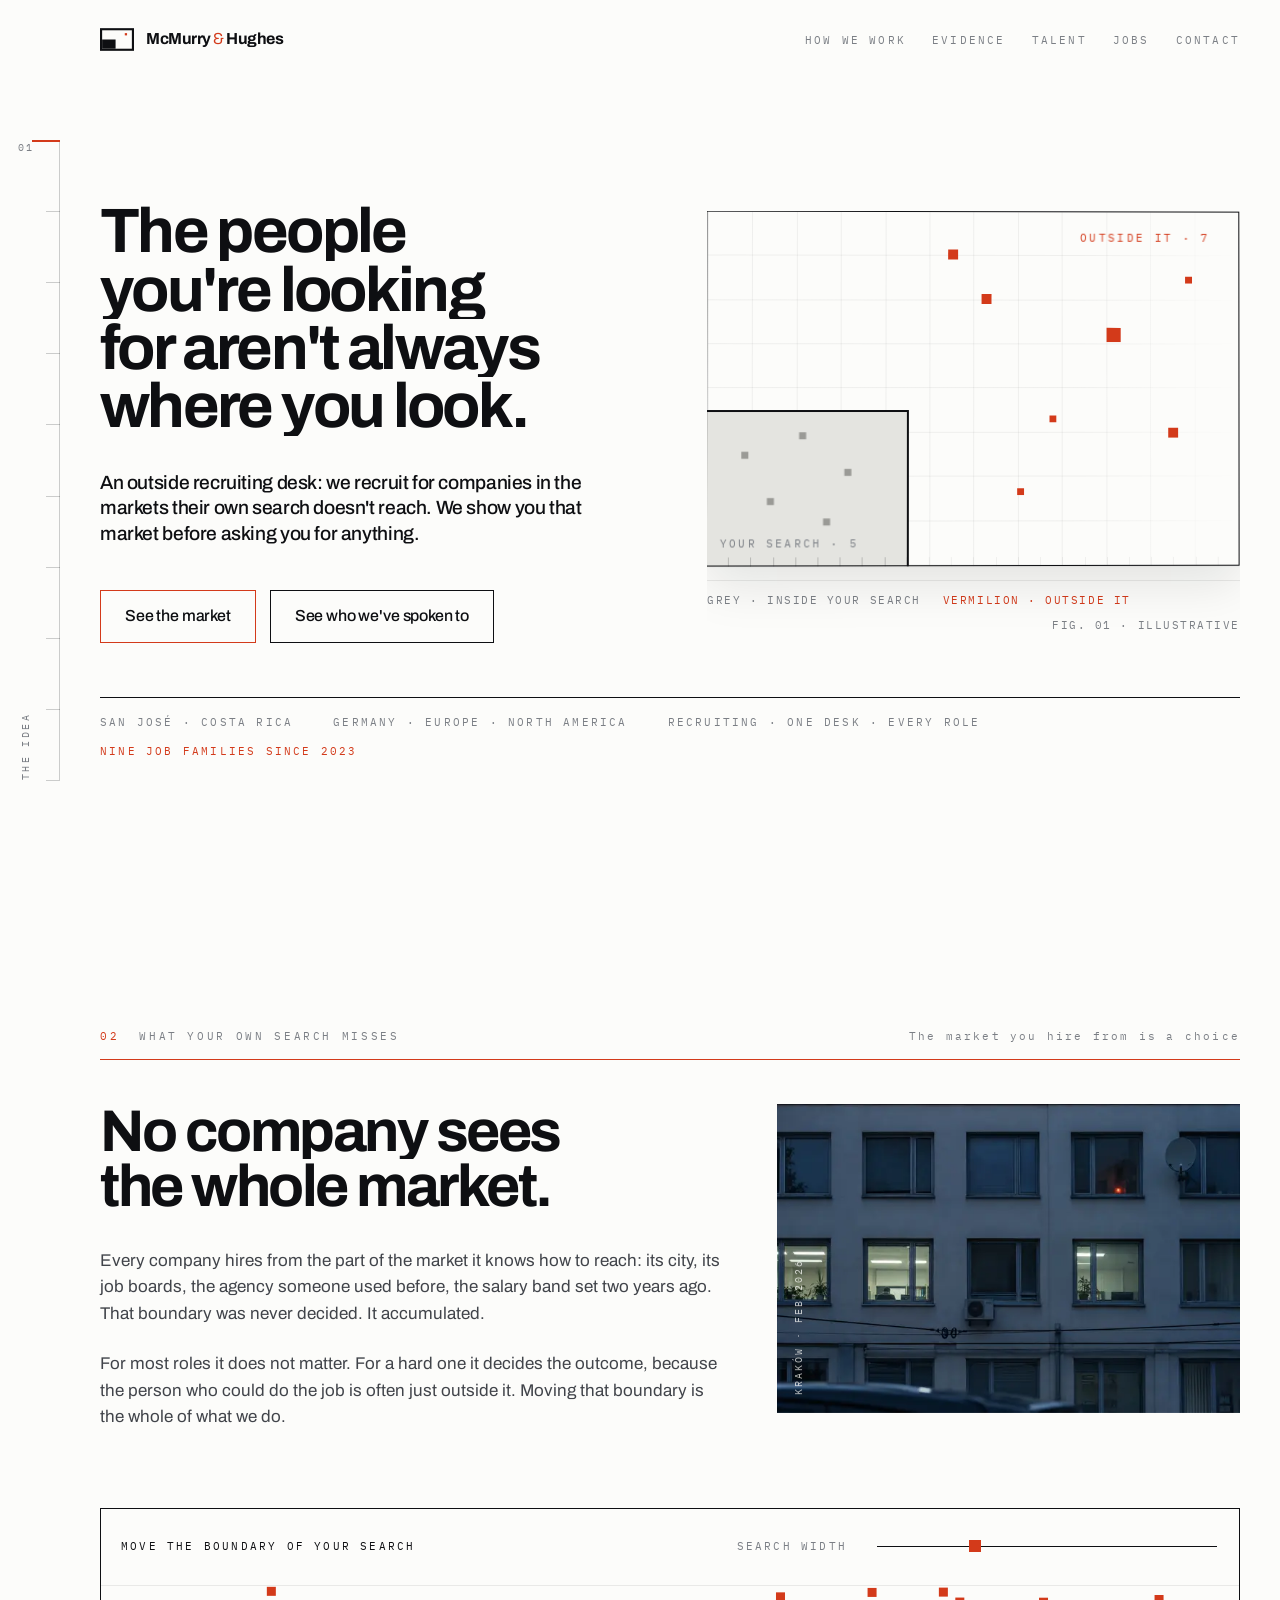
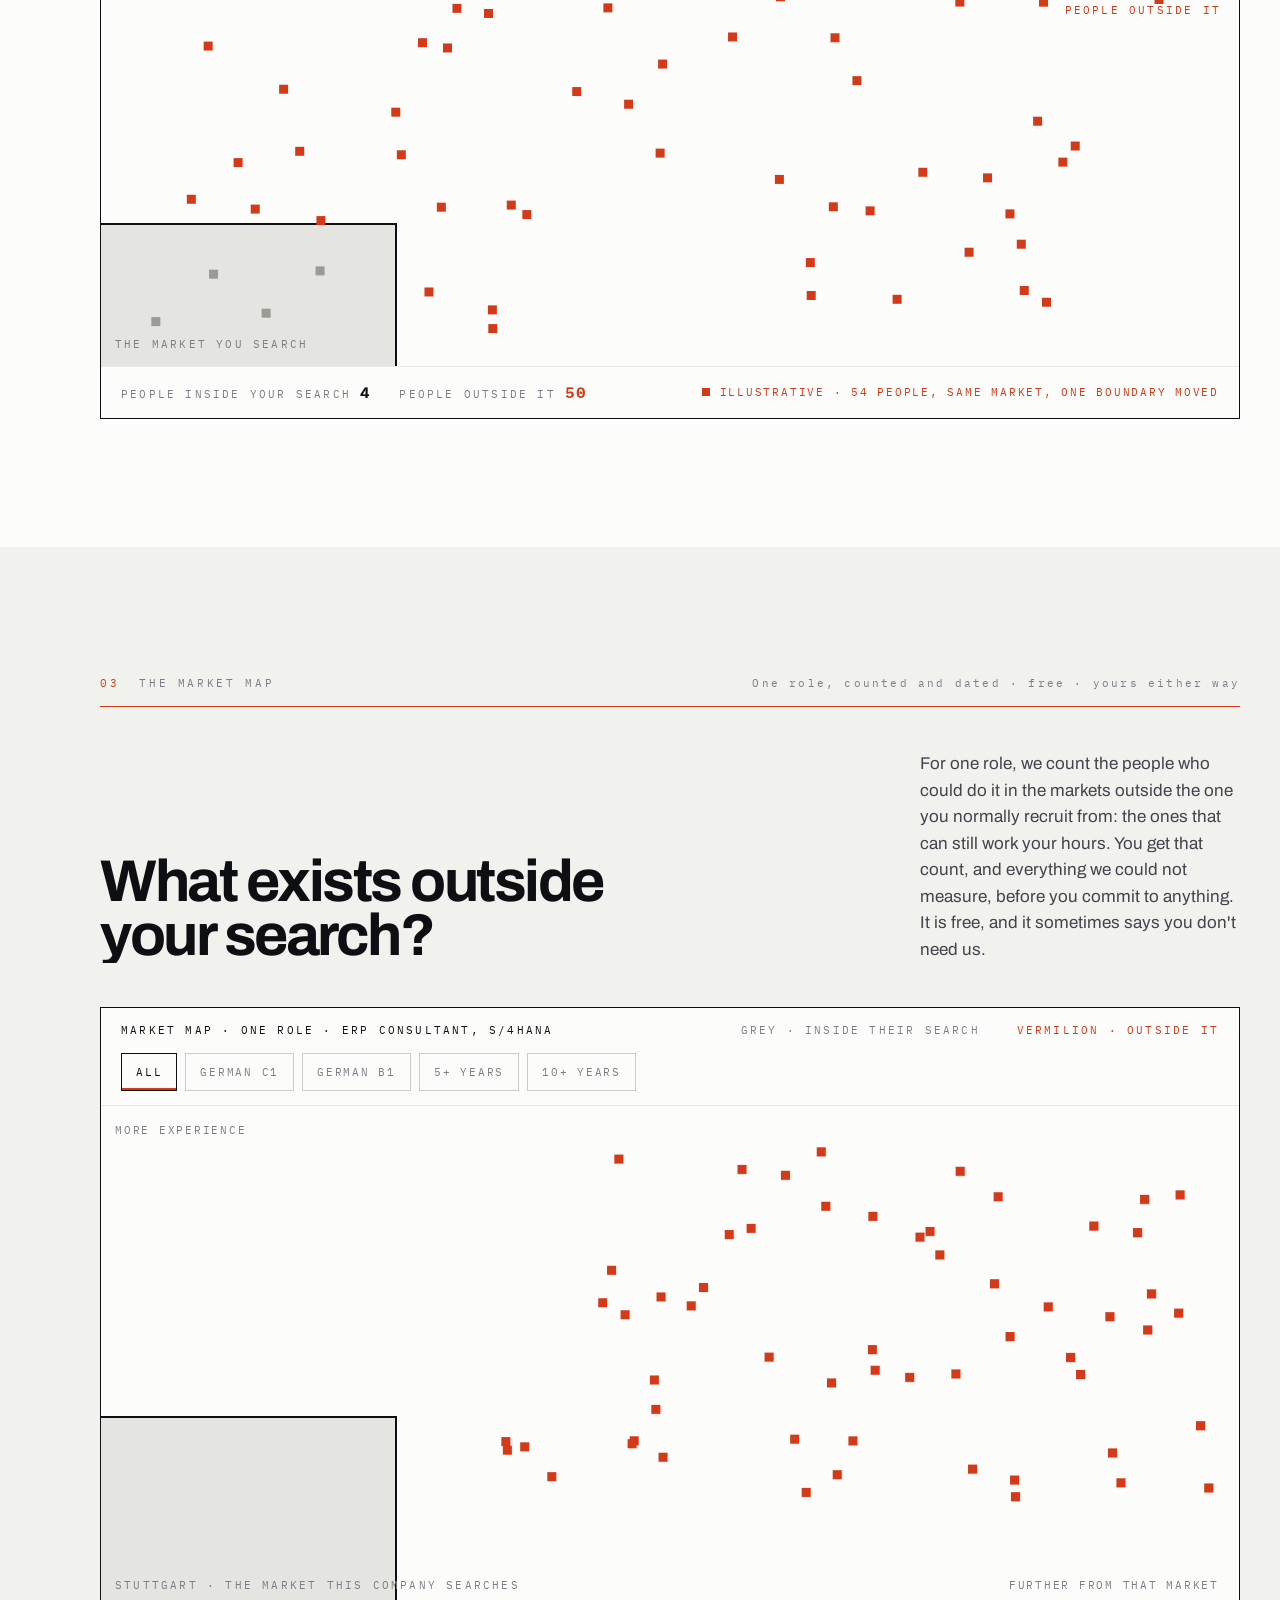
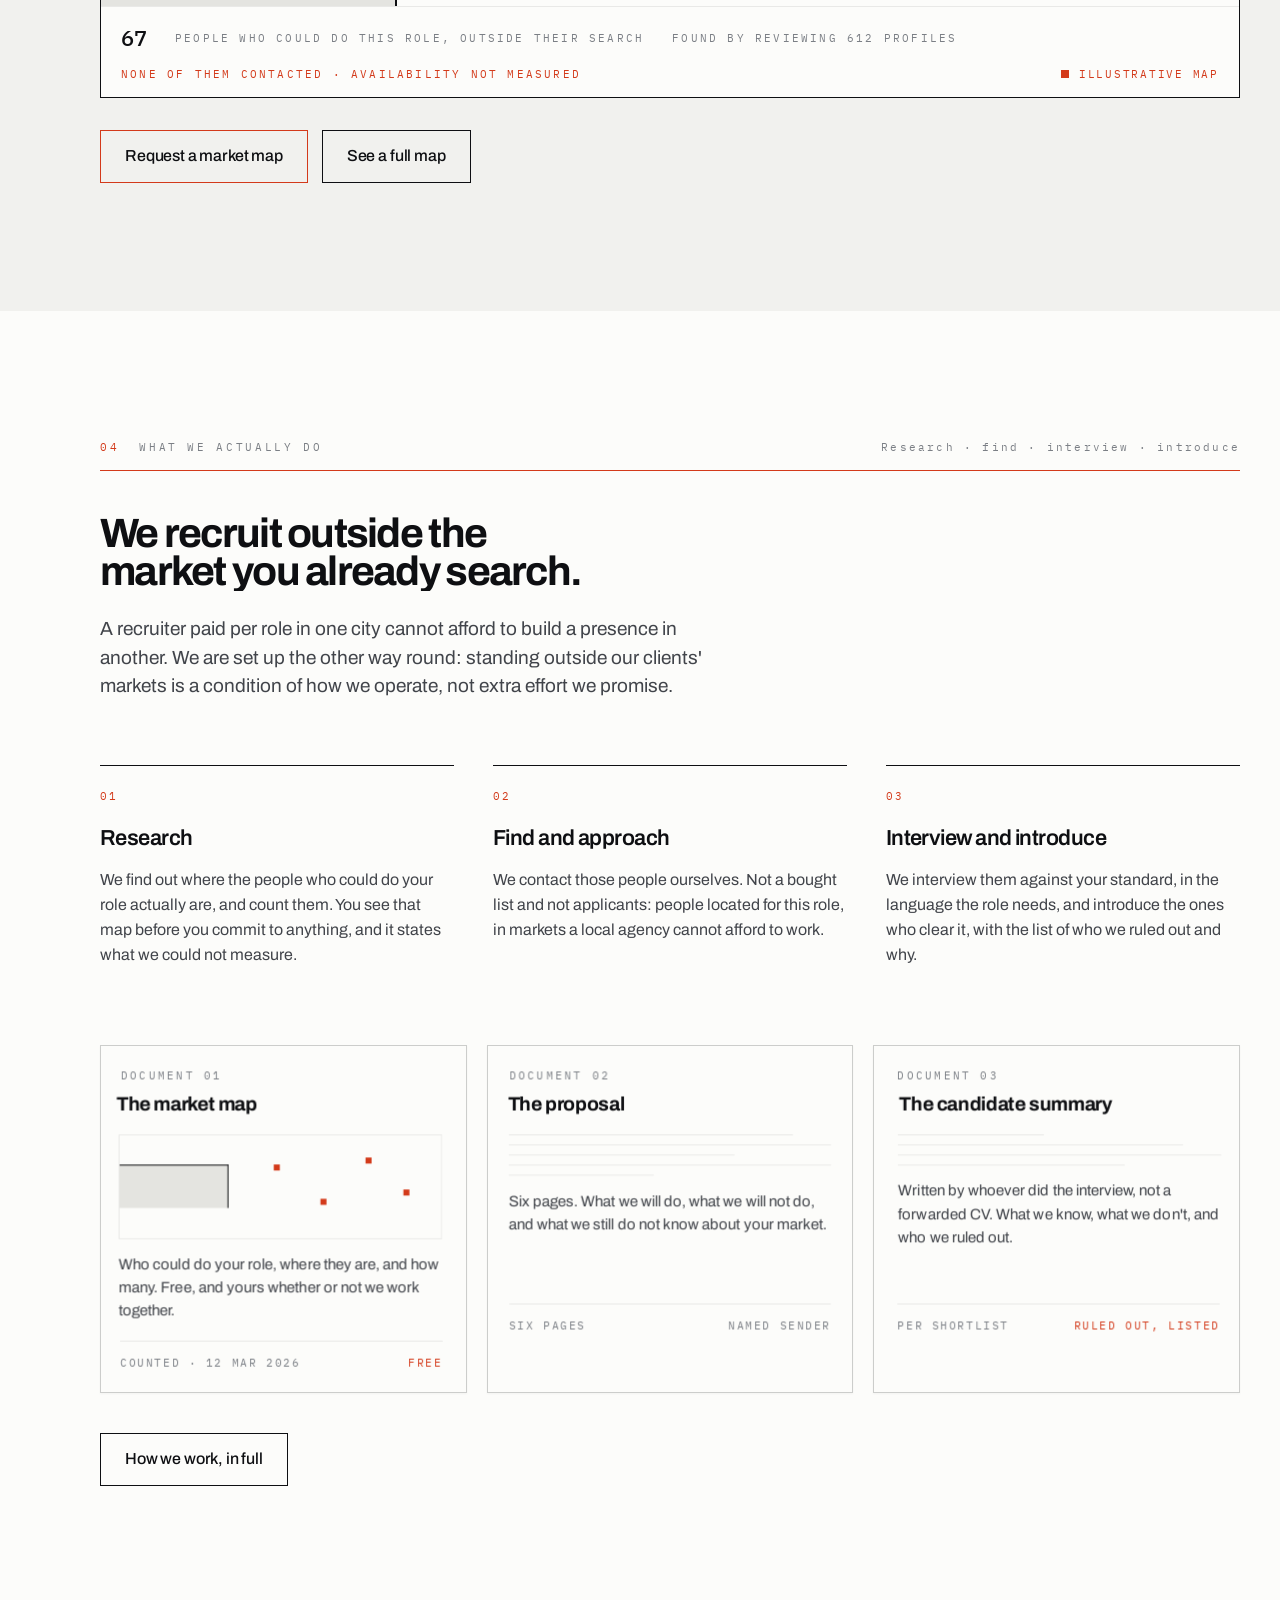
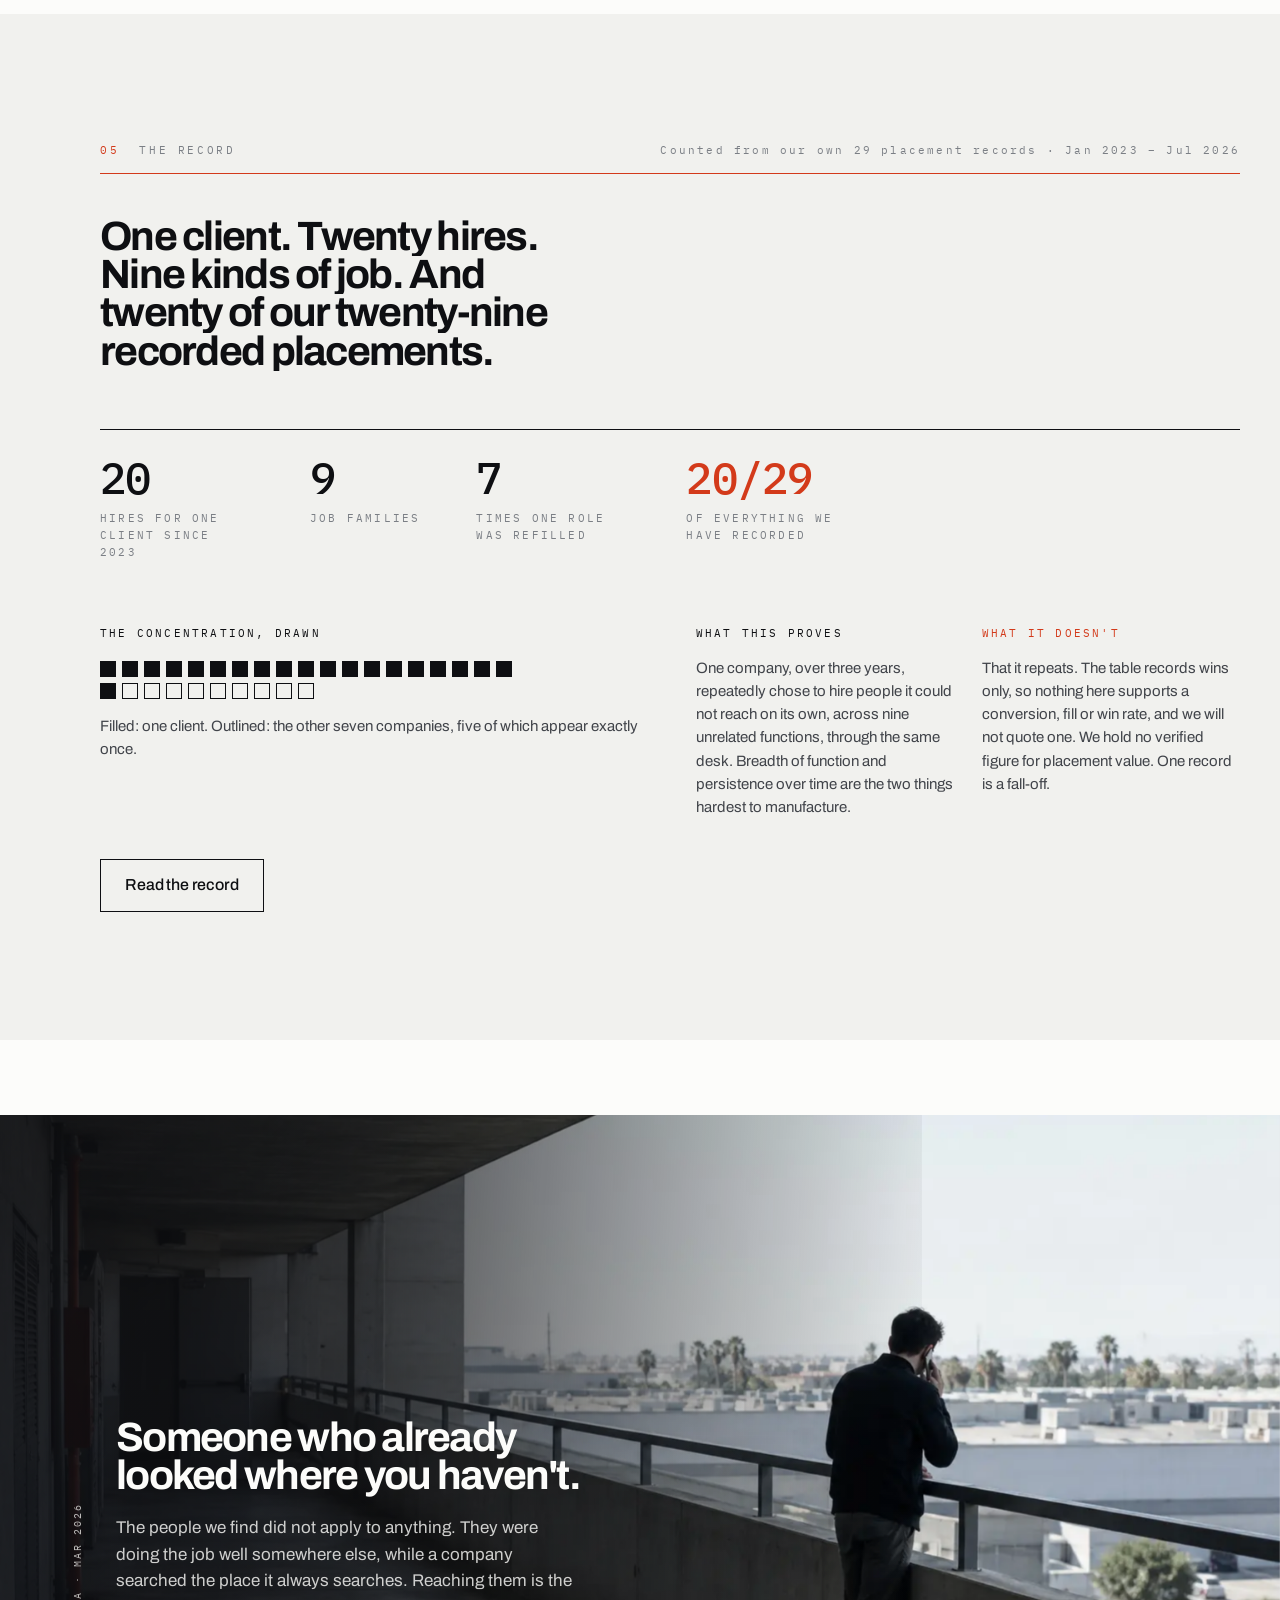
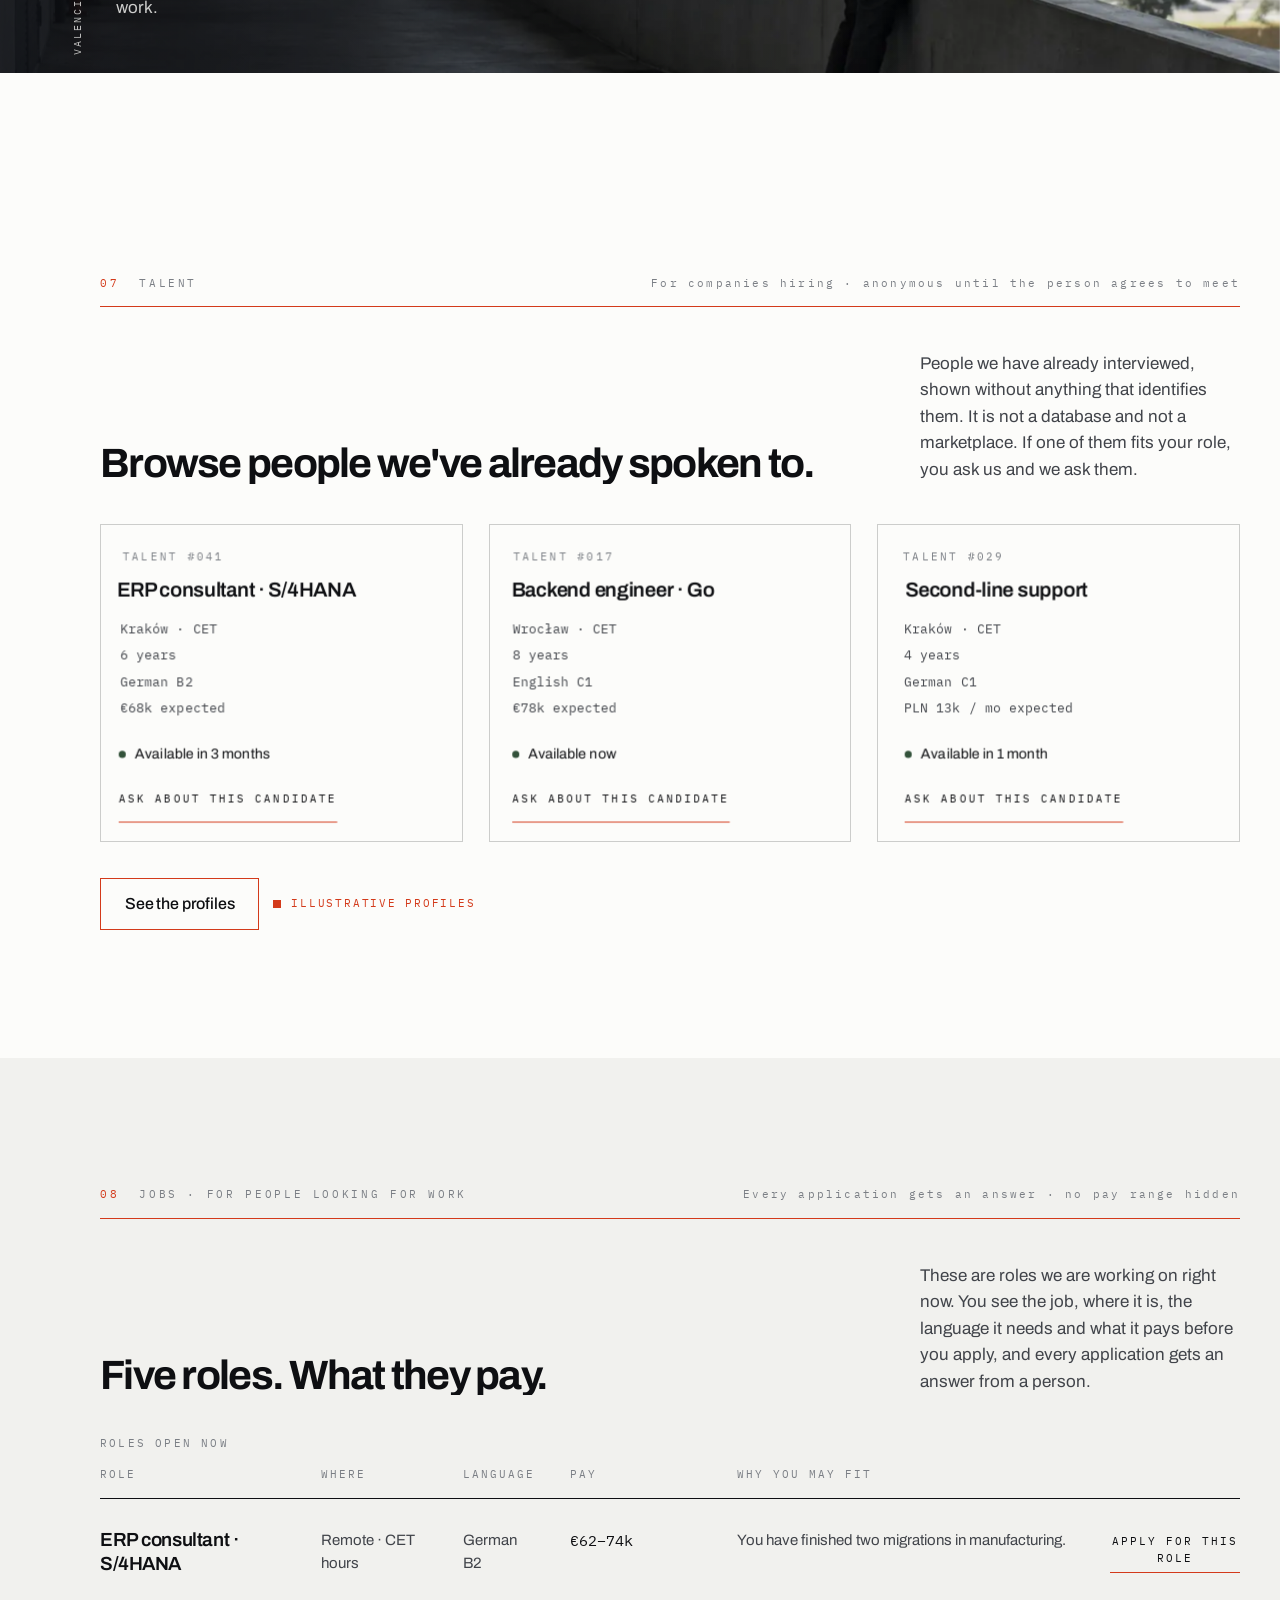
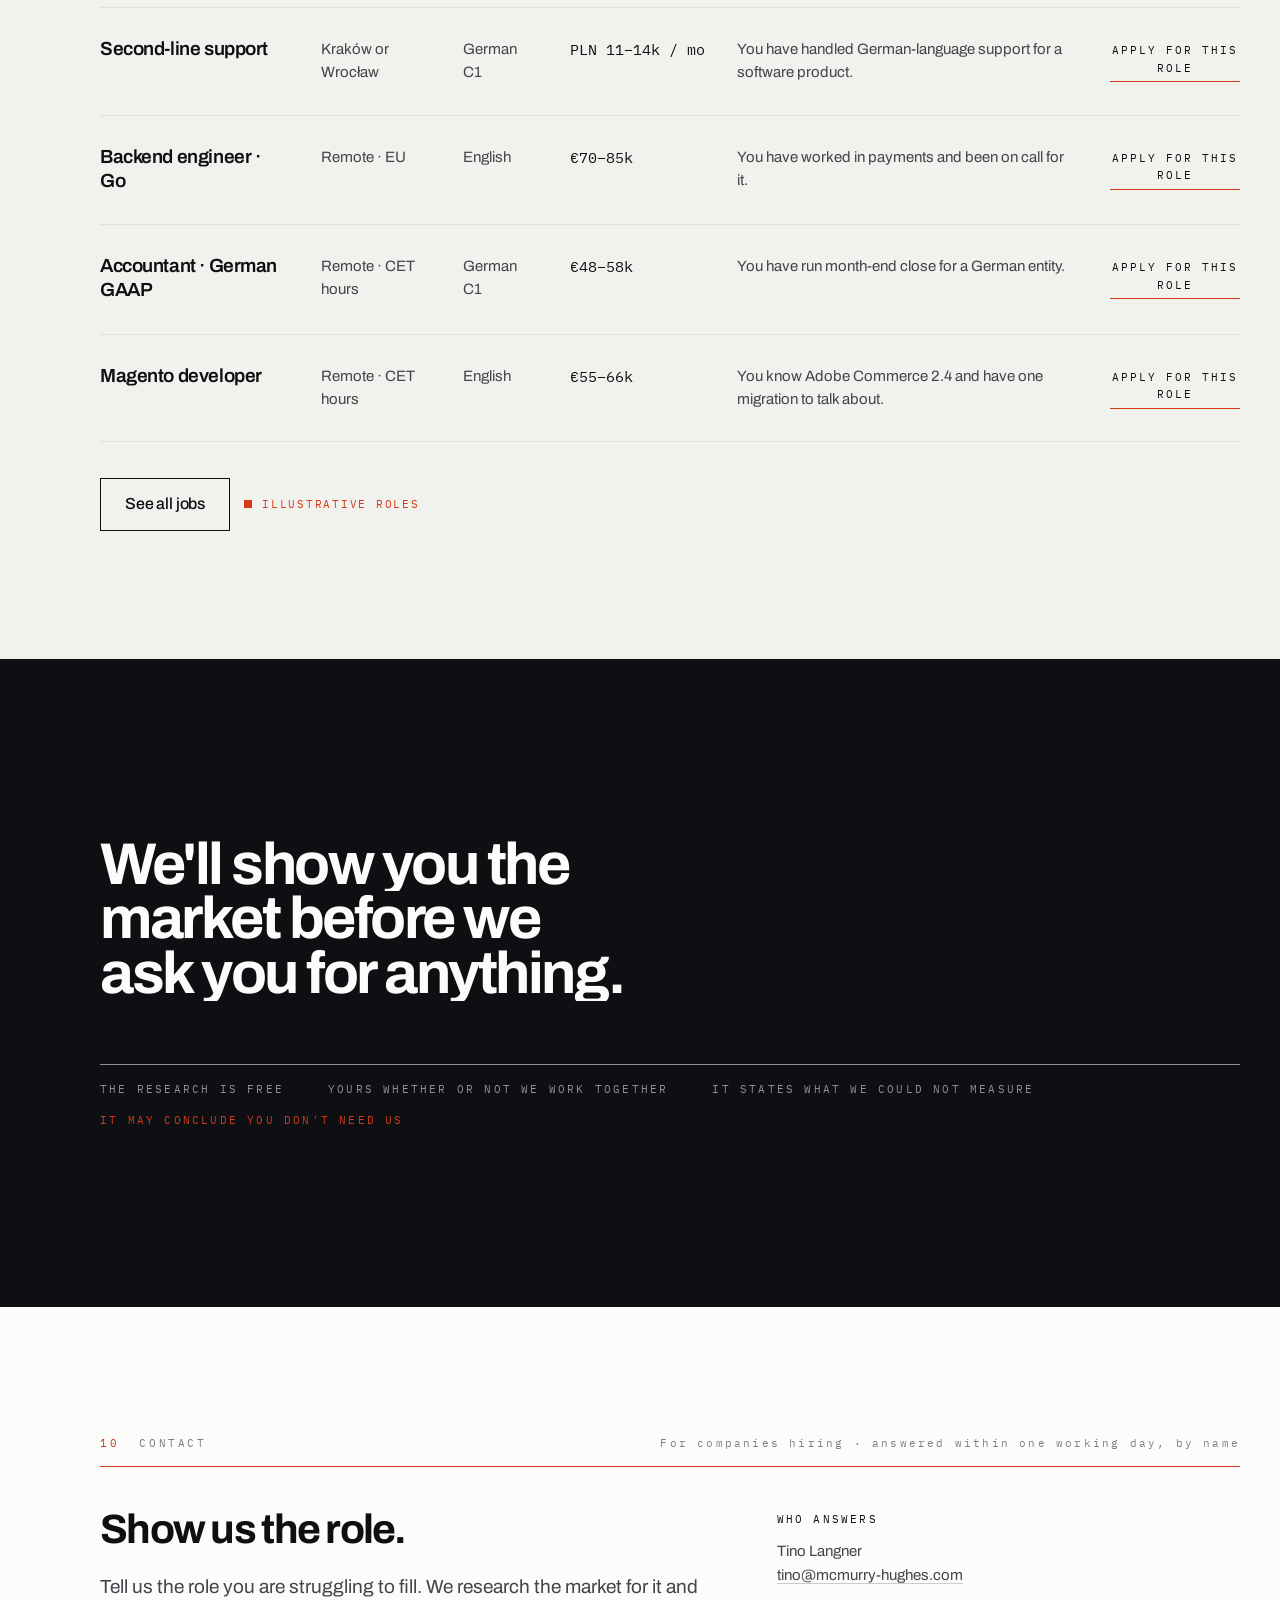
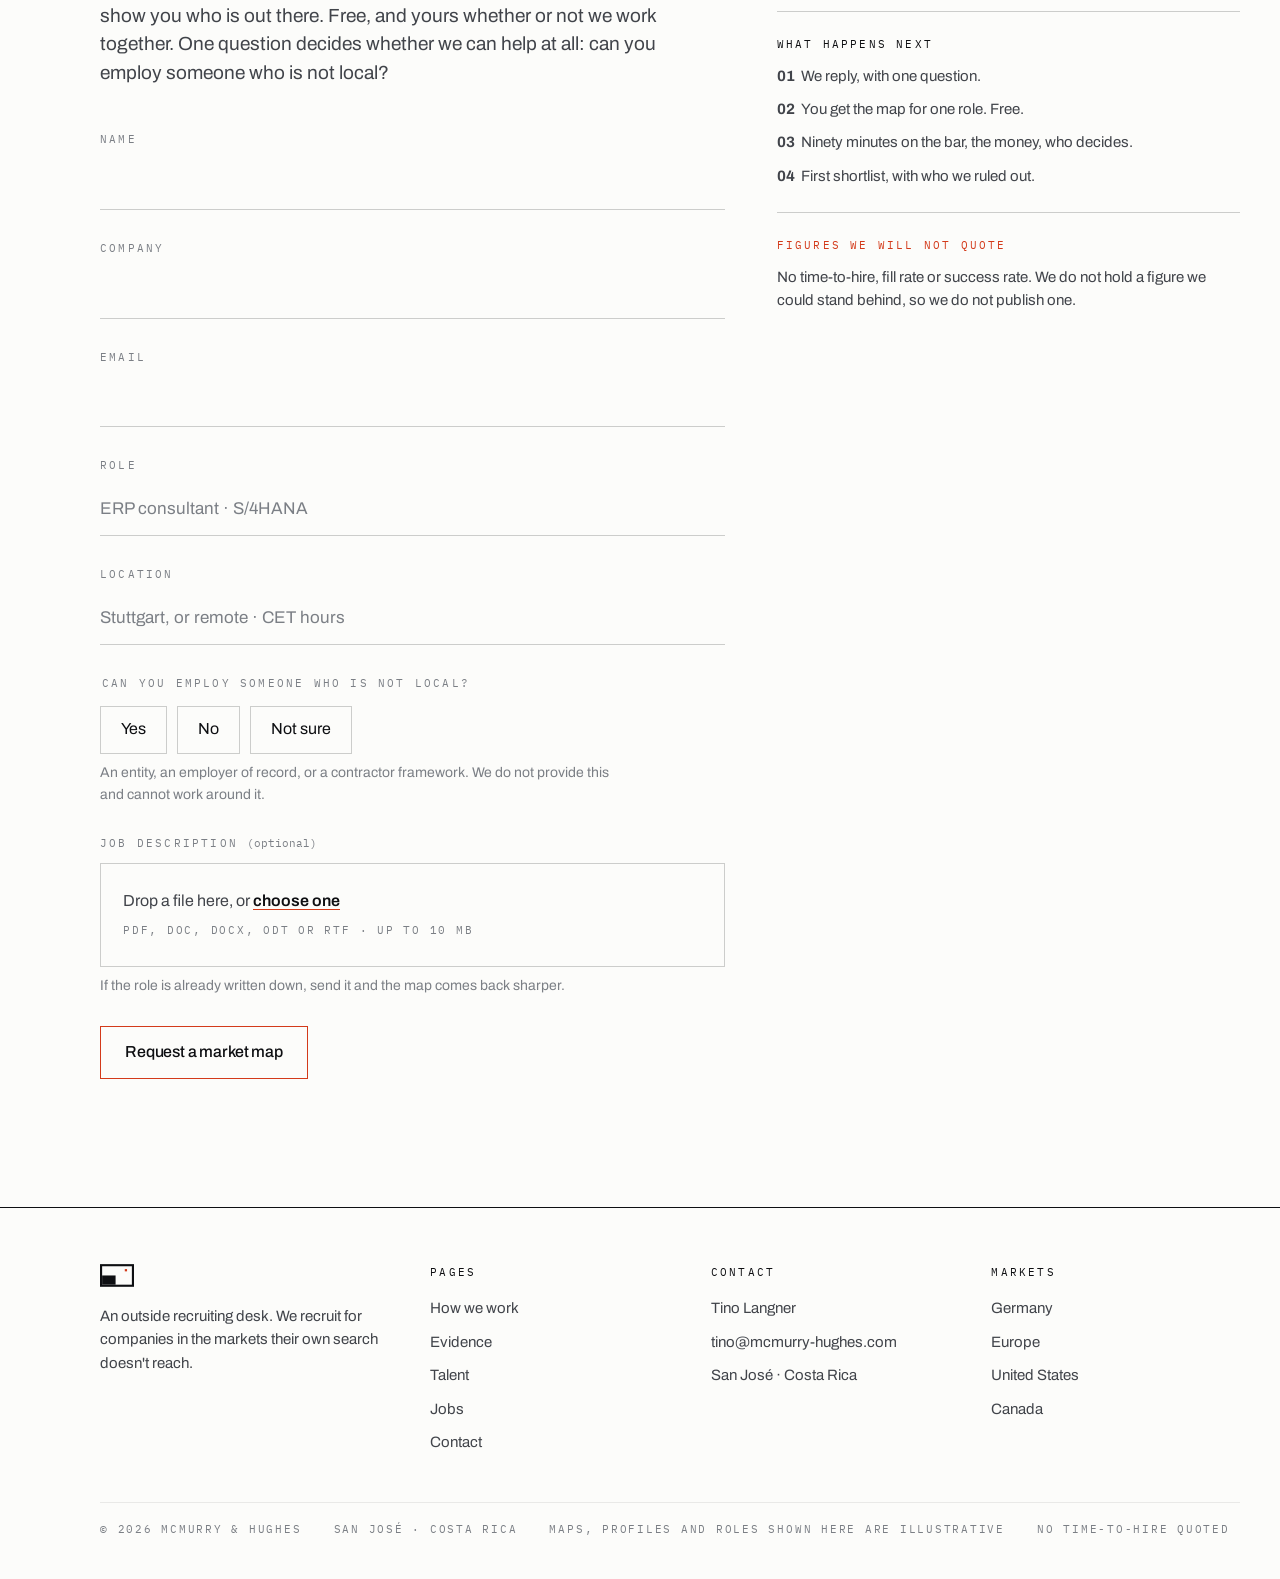
==== index.html @ da13d668 "Initial M&H website demo" ====
<!DOCTYPE html>
<html lang="en">
<head>
<meta charset="utf-8">
<meta name="viewport" content="width=device-width, initial-scale=1">
<title>McMurry &amp; Hughes · An outside recruiting desk</title>
<meta name="description" content="McMurry &amp; Hughes is a recruiting company for firms hiring for roles their own market cannot fill. We research the market for one role, show you who is in it, then find, interview and introduce the people worth meeting. The research is free.">
<link rel="canonical" href="https://www.mcmurry-hughes.com/">

<meta property="og:type" content="website">
<meta property="og:site_name" content="McMurry &amp; Hughes">
<meta property="og:title" content="McMurry &amp; Hughes · An outside recruiting desk">
<meta property="og:description" content="A recruiting desk that works outside the market you already search. We show you the market for your role before we ask you for anything.">
<meta property="og:url" content="https://www.mcmurry-hughes.com/">
<meta property="og:image" content="https://www.mcmurry-hughes.com/assets/images/MH_photo_02-1536.webp">
<meta property="og:locale" content="en_GB">
<meta name="twitter:card" content="summary_large_image">
<meta name="twitter:title" content="McMurry &amp; Hughes · An outside recruiting desk">
<meta name="twitter:description" content="A recruiting desk that works outside the market you already search.">
<meta name="twitter:image" content="https://www.mcmurry-hughes.com/assets/images/MH_photo_02-1536.webp">
<meta name="theme-color" content="#FCFCFA">

<link rel="icon" href="favicon.ico" sizes="any">
<link rel="icon" href="assets/icons/MH_favicon.svg" type="image/svg+xml">
<link rel="apple-touch-icon" href="assets/icons/apple-touch-icon.png">

<link rel="preload" href="assets/fonts/Archivo-Bold.woff2" as="font" type="font/woff2" crossorigin>
<link rel="preload" href="assets/fonts/Archivo-Regular.woff2" as="font" type="font/woff2" crossorigin>
<link rel="preload" href="assets/fonts/IBM_Plex_Mono_400_normal.woff2" as="font" type="font/woff2" crossorigin>
<link rel="stylesheet" href="css/main.css">
<link rel="stylesheet" href="css/components.css">
<link rel="stylesheet" href="css/responsive.css">
<link rel="stylesheet" href="css/motion.css">

<script type="application/ld+json">
{
  "@context": "https://schema.org",
  "@type": "ProfessionalService",
  "name": "McMurry & Hughes",
  "description": "A recruiting company for firms hiring for roles their own market cannot fill. McMurry & Hughes researches the market outside the one a client already searches, shows them who is in it, then finds, interviews and introduces the strongest people.",
  "url": "https://www.mcmurry-hughes.com/",
  "email": "tino@mcmurry-hughes.com",
  "address": { "@type": "PostalAddress", "addressLocality": "San José", "addressCountry": "CR" },
  "areaServed": [
    { "@type": "Country", "name": "Germany" },
    { "@type": "Place", "name": "Europe" },
    { "@type": "Country", "name": "United States" },
    { "@type": "Country", "name": "Canada" }
  ],
  "slogan": "The people you're looking for aren't always where you look."
}
</script>
<script type="module" src="js/main.js"></script>
</head>

<body class="page">
<a class="skip" href="#main">Skip to content</a>

<!-- ── navigation ─────────────────────────────────────────────────────── -->
<header class="nav">
  <div class="wrap nav__in">
    <a class="mark" href="index.html" aria-label="McMurry &amp; Hughes, home">
      <svg class="mark__sym" viewBox="0 0 24 16" width="34" height="23" aria-hidden="true" focusable="false">
        <rect class="fr" x=".75" y=".75" width="22.5" height="14.5" stroke-width="1.5"/>
        <rect class="bk" x="1.5" y="8" width="9.5" height="6.5"/>
        <rect class="pt" x="17.5" y="3.5" width="1.6" height="1.6"/>
      </svg>
      <span class="mark__wd mark__wd--hide">McMurry <span class="amp">&amp;</span> Hughes</span>
    </a>
    <nav class="nav__panel" id="nav-panel" aria-label="Primary">
      <ul class="nav__links">
        <li><a class="nav__link" href="how-we-work.html">How we work</a></li>
        <li><a class="nav__link" href="evidence.html">Evidence</a></li>
        <li><a class="nav__link" href="talent.html">Talent</a></li>
        <li><a class="nav__link" href="jobs.html">Jobs</a></li>
        <li><a class="nav__link" href="contact.html">Contact</a></li>
      </ul>
    </nav>
    <button class="nav__toggle" type="button" aria-expanded="false" aria-controls="nav-panel">Menu</button>
  </div>
</header>

<!-- ── the rail: where in the argument the reader is ──────────────────── -->
<nav class="rail" aria-label="Sections of this page">
  <span class="rail__n">01</span>
  <span class="rail__line"></span>
  <span class="rail__ticks"></span>
  <span class="rail__label"></span>
</nav>

<main id="main">

<!-- ══ 01 · HERO ═══════════════════════════════════════════════════════ -->
<section class="section hero" id="idea" data-rail="The idea">
  <div class="wrap">
    <div class="hero__grid">
      <div>
        <h1 class="say say--xl hero__say" data-lines>The people you're looking for aren't always where you look.</h1>
        <p class="standfirst hero__sub" data-reveal style="--d:420ms">An outside recruiting desk: we recruit for companies in the markets their own search doesn't reach. We show you that market before asking you for anything.</p>
        <div class="btnrow hero__act" data-reveal style="--d:560ms">
          <a class="btn btn--primary" href="#market">See the market</a>
          <a class="btn" href="talent.html">See who we've spoken to</a>
        </div>
      </div>

      <!-- the mark, made physical: a frame, the market being searched inside
           it, and people beyond the edge of that search -->
      <div class="window" data-reveal="wipe" style="--d:300ms">
        <div class="window__obj" role="img"
             aria-label="A frame. Inside its lower left corner, a grey block holding five grey squares: the people a company's own search already reaches. Beyond that block, seven vermilion squares: people who could do the job, outside that search.">
          <div class="window__field"></div>
          <div class="window__searched">
            <span class="window__insiders">
              <span class="person person--sm" style="left:18%;top:26%;--z:0px"></span>
              <span class="person person--sm" style="left:46%;top:14%;--z:0px"></span>
              <span class="person person--sm" style="left:68%;top:38%;--z:0px"></span>
              <span class="person person--sm" style="left:30%;top:56%;--z:0px"></span>
              <span class="person person--sm" style="left:58%;top:70%;--z:0px"></span>
            </span>
          </div>
          <div class="window__scale"></div>
          <div class="window__frame"></div>
          <span class="window__searchedlab label">Your search · 5</span>
          <div class="window__people">
            <span class="person"          style="left:52%;top:24%;--z:22px"></span>
            <span class="person person--sm" style="left:64%;top:58%;--z:14px"></span>
            <span class="person person--lg" style="left:74%;top:34%;--z:38px"></span>
            <span class="person person--sm" style="left:58%;top:78%;--z:10px"></span>
            <span class="person"          style="left:86%;top:62%;--z:26px"></span>
            <span class="person person--sm" style="left:90%;top:18%;--z:18px"></span>
            <span class="person"          style="left:46%;top:12%;--z:30px"></span>
          </div>
          <span class="window__beyondlab label label--v" style="right:6%;top:6%">Outside it · 7</span>
          <span class="window__sweep" aria-hidden="true"></span>
        </div>
        <div class="window__cap">
          <span class="caption">Grey · inside your search</span>
          <span class="caption v">Vermilion · outside it</span>
          <span class="caption" style="margin-left:auto">Fig. 01 · illustrative</span>
        </div>
      </div>
    </div>

    <div class="hero__foot" data-reveal data-stagger="110">
      <span class="label" data-reveal>San José · Costa Rica</span>
      <span class="label" data-reveal>Germany · Europe · North America</span>
      <span class="label" data-reveal>Recruiting · one desk · every role</span>
      <span class="label label--v" data-reveal>Nine job families since 2023</span>
    </div>
  </div>
</section>

<!-- ══ 02 · THE PROBLEM ════════════════════════════════════════════════ -->
<section class="section" id="problem" data-rail="The problem">
  <div class="wrap">
    <div class="shead" data-reveal>
      <span class="shead__n">02</span>
      <span class="shead__t">What your own search misses</span>
      <span class="shead__r">The market you hire from is a choice</span>
    </div>

    <div class="cols cols--lead">
      <div>
        <h2 class="say say--l" data-lines>No company sees the whole market.</h2>
        <div class="stack" style="margin-top:34px">
          <p data-reveal>Every company hires from the part of the market it knows how to reach: its city, its job boards, the agency someone used before, the salary band set two years ago. That boundary was never decided. It accumulated.</p>
          <p data-reveal style="--d:120ms">For most roles it does not matter. For a hard one it decides the outcome, because the person who could do the job is often just outside it. Moving that boundary is the whole of what we do.</p>
        </div>
      </div>
      <figure class="plate plate--col" data-reveal="wipe">
        <picture>
          <source type="image/webp" srcset="assets/images/MH_photo_02-640.webp 640w, assets/images/MH_photo_02-1024.webp 1024w, assets/images/MH_photo_02-1536.webp 1536w" sizes="(max-width:1024px) 100vw, 40vw">
          <img src="assets/images/MH_photo_02-1024.jpg" width="1536" height="1024" loading="lazy" decoding="async"
               alt="A second-floor office seen from the doorway on a grey February afternoon: three desks, two of them occupied, an uncurtained window.">
        </picture>
        <figcaption class="plate__cap">Kraków · Feb 2026</figcaption>
      </figure>
    </div>

    <!-- one control, two fields: the reader moves the boundary themselves -->
    <div class="compare" data-compare style="margin-top:clamp(40px,6vw,80px)" data-reveal>
      <div class="compare__head">
        <span class="label label--ink">Move the boundary of your search</span>
        <label class="label" for="boundary" style="margin-left:auto">Search width</label>
        <input class="slider" id="boundary" type="range" min="8" max="72" value="26" step="1"
               aria-label="Width of the market being searched">
      </div>
      <div class="compare__plot">
        <div class="compare__searched"></div>
        <span class="compare__lab label">The market you search</span>
        <span class="compare__lab compare__lab--out label label--v">People outside it</span>
      </div>
      <div class="compare__foot">
        <span class="label">People inside your search <b class="mono" data-in style="color:var(--ink);font-size:15px">0</b></span>
        <span class="label">People outside it <b class="mono v" data-out style="font-size:15px">0</b></span>
        <span class="flag" style="margin-left:auto">Illustrative · 54 people, same market, one boundary moved</span>
      </div>
    </div>
  </div>
</section>

<!-- ══ 03 · THE MARKET ═════════════════════════════════════════════════ -->
<section class="section section--bone" id="market" data-rail="The market">
  <div class="wrap">
    <div class="shead" data-reveal>
      <span class="shead__n">03</span>
      <span class="shead__t">The market map</span>
      <span class="shead__r">One role, counted and dated · free · yours either way</span>
    </div>

    <div class="cols cols--aside" style="align-items:end;margin-bottom:44px">
      <h2 class="say say--l" data-lines>What exists outside your search?</h2>
      <p data-reveal>For one role, we count the people who could do it in the markets outside the one you normally recruit from: the ones that can still work your hours. You get that count, and everything we could not measure, before you commit to anything. It is free, and it sometimes says you don't need us.</p>
    </div>

    <div class="map" data-map data-reveal>
      <div class="map__head">
        <span class="label label--ink">Market map · one role · ERP consultant, S/4HANA</span>
        <span class="label">Grey · inside their search &nbsp;&nbsp; <span class="v">Vermilion · outside it</span></span>
        <div class="map__filters" role="group" aria-label="Filter the market">
          <button class="filter" type="button" data-filter="all" aria-pressed="true">All</button>
          <button class="filter" type="button" data-filter="c1" aria-pressed="false">German C1</button>
          <button class="filter" type="button" data-filter="b1" aria-pressed="false">German B1</button>
          <button class="filter" type="button" data-filter="y5" aria-pressed="false">5+ years</button>
          <button class="filter" type="button" data-filter="y10" aria-pressed="false">10+ years</button>
        </div>
      </div>
      <div class="map__plotwrap">
        <div class="map__plot">
          <div class="map__searched"></div>
          <span class="map__searchedlab label">Stuttgart · the market this company searches</span>
          <span class="map__axis map__axis--x">Further from that market</span>
          <span class="map__axis map__axis--y">More experience</span>
          <div class="map__read" id="map-read-home" role="status" aria-live="polite"></div>
        </div>
      </div>
      <div class="map__foot">
        <span class="map__count" data-count>67</span>
        <span class="label">People who could do this role, outside their search</span>
        <span class="label">Found by reviewing 612 profiles</span>
        <span class="label label--v">None of them contacted · availability not measured</span>
        <span class="flag" style="margin-left:auto">Illustrative map</span>
      </div>
    </div>

    <div class="btnrow" style="margin-top:32px">
      <a class="btn btn--primary" href="contact.html">Request a market map</a>
      <a class="btn" href="evidence.html">See a full map</a>
    </div>
  </div>
</section>

<!-- ══ 04 · THE DESK ═══════════════════════════════════════════════════ -->
<section class="section" id="desk" data-rail="The desk">
  <div class="wrap">
    <div class="shead" data-reveal>
      <span class="shead__n">04</span>
      <span class="shead__t">What we actually do</span>
      <span class="shead__r">Research · find · interview · introduce</span>
    </div>

    <h2 class="say say--m" style="max-width:22ch" data-lines>We recruit outside the market you already search.</h2>
    <p class="lede" style="margin-top:24px" data-reveal>A recruiter paid per role in one city cannot afford to build a presence in another. We are set up the other way round: standing outside our clients' markets is a condition of how we operate, not extra effort we promise.</p>

    <div class="steps" style="margin-top:clamp(40px,5vw,72px)" data-stagger="120">
      <div class="step" data-reveal>
        <span class="step__n">01</span>
        <h3 class="step__h">Research</h3>
        <p>We find out where the people who could do your role actually are, and count them. You see that map before you commit to anything, and it states what we could not measure.</p>
      </div>
      <div class="step" data-reveal>
        <span class="step__n">02</span>
        <h3 class="step__h">Find and approach</h3>
        <p>We contact those people ourselves. Not a bought list and not applicants: people located for this role, in markets a local agency cannot afford to work.</p>
      </div>
      <div class="step" data-reveal>
        <span class="step__n">03</span>
        <h3 class="step__h">Interview and introduce</h3>
        <p>We interview them against your standard, in the language the role needs, and introduce the ones who clear it, with the list of who we ruled out and why.</p>
      </div>
    </div>

    <!-- the documents a client actually receives -->
    <div class="sheets" style="margin-top:clamp(48px,6vw,96px)" data-stagger="120">
      <article class="sheet" data-reveal>
        <span class="label">Document 01</span>
        <h3 class="hd--s" style="margin-top:10px">The market map</h3>
        <div class="sheet__body">
          <div class="sheet__mini">
            <span class="field"></span>
            <span class="person" style="left:48%;top:30%"></span>
            <span class="person" style="left:62%;top:62%"></span>
            <span class="person" style="left:76%;top:22%"></span>
            <span class="person" style="left:88%;top:52%"></span>
          </div>
          <p class="small" style="margin-top:14px">Who could do your role, where they are, and how many. Free, and yours whether or not we work together.</p>
        </div>
        <div class="sheet__foot">
          <span class="caption">Counted · 12 Mar 2026</span>
          <span class="caption v">Free</span>
        </div>
      </article>

      <article class="sheet" data-reveal>
        <span class="label">Document 02</span>
        <h3 class="hd--s" style="margin-top:10px">The proposal</h3>
        <div class="sheet__body">
          <div class="sheet__ln sheet__ln--w88"></div>
          <div class="sheet__ln"></div>
          <div class="sheet__ln sheet__ln--w70"></div>
          <div class="sheet__ln"></div>
          <div class="sheet__ln sheet__ln--w45"></div>
          <p class="small" style="margin-top:14px">Six pages. What we will do, what we will not do, and what we still do not know about your market.</p>
        </div>
        <div class="sheet__foot">
          <span class="caption">Six pages</span>
          <span class="caption">Named sender</span>
        </div>
      </article>

      <article class="sheet" data-reveal>
        <span class="label">Document 03</span>
        <h3 class="hd--s" style="margin-top:10px">The candidate summary</h3>
        <div class="sheet__body">
          <div class="sheet__ln sheet__ln--w45"></div>
          <div class="sheet__ln sheet__ln--w88"></div>
          <div class="sheet__ln"></div>
          <div class="sheet__ln sheet__ln--w70"></div>
          <p class="small" style="margin-top:14px">Written by whoever did the interview, not a forwarded CV. What we know, what we don't, and who we ruled out.</p>
        </div>
        <div class="sheet__foot">
          <span class="caption">Per shortlist</span>
          <span class="caption v">Ruled out, listed</span>
        </div>
      </article>
    </div>

    <div class="btnrow" style="margin-top:40px">
      <a class="btn" href="how-we-work.html">How we work, in full</a>
    </div>
  </div>
</section>

<!-- ══ 05 · THE PROOF ══════════════════════════════════════════════════ -->
<section class="section section--bone" id="proof" data-rail="The proof">
  <div class="wrap">
    <div class="shead" data-reveal>
      <span class="shead__n">05</span>
      <span class="shead__t">The record</span>
      <span class="shead__r">Counted from our own 29 placement records · Jan 2023 – Jul 2026</span>
    </div>

    <h2 class="say say--m" style="max-width:24ch" data-lines>One client. Twenty hires. Nine kinds of job. And twenty of our twenty-nine recorded placements.</h2>

    <div class="figs" style="margin-top:clamp(36px,4.6vw,64px);padding-top:26px;border-top:1px solid var(--ink)" data-stagger="90">
      <div data-reveal><div class="fig__n">20</div><span class="label fig__l">Hires for one client since 2023</span></div>
      <div data-reveal><div class="fig__n">9</div><span class="label fig__l">Job families</span></div>
      <div data-reveal><div class="fig__n">7</div><span class="label fig__l">Times one role was refilled</span></div>
      <div data-reveal><div class="fig__n v">20/29</div><span class="label fig__l">Of everything we have recorded</span></div>
    </div>

    <div class="cols cols--2" style="margin-top:clamp(40px,5vw,72px)">
      <div data-reveal>
        <span class="label label--ink">The concentration, drawn</span>
        <div class="tally" style="margin-top:18px" role="img"
             aria-label="Twenty-nine squares. Twenty are filled: one client. Nine are outlined: seven other companies, five of which appear once.">
          <i data-one="true"></i><i data-one="true"></i><i data-one="true"></i><i data-one="true"></i><i data-one="true"></i>
          <i data-one="true"></i><i data-one="true"></i><i data-one="true"></i><i data-one="true"></i><i data-one="true"></i>
          <i data-one="true"></i><i data-one="true"></i><i data-one="true"></i><i data-one="true"></i><i data-one="true"></i>
          <i data-one="true"></i><i data-one="true"></i><i data-one="true"></i><i data-one="true"></i><i data-one="true"></i>
          <i></i><i></i><i></i><i></i><i></i><i></i><i></i><i></i><i></i>
        </div>
        <p class="small" style="margin-top:16px">Filled: one client. Outlined: the other seven companies, five of which appear exactly once.</p>
      </div>
      <div class="cols cols--2" style="gap:28px">
        <div data-reveal>
          <span class="label label--ink">What this proves</span>
          <p class="small" style="margin-top:14px">One company, over three years, repeatedly chose to hire people it could not reach on its own, across nine unrelated functions, through the same desk. Breadth of function and persistence over time are the two things hardest to manufacture.</p>
        </div>
        <div data-reveal style="--d:120ms">
          <span class="label label--v">What it doesn't</span>
          <p class="small" style="margin-top:14px">That it repeats. The table records wins only, so nothing here supports a conversion, fill or win rate, and we will not quote one. We hold no verified figure for placement value. One record is a fall-off.</p>
        </div>
      </div>
    </div>

    <div class="btnrow" style="margin-top:40px">
      <a class="btn" href="evidence.html">Read the record</a>
    </div>
  </div>
</section>

<!-- ══ 06 · THE PEOPLE ═════════════════════════════════════════════════ -->
<section class="section section--tight" id="people" data-rail="The people">
  <figure class="plate plate--bleed" data-reveal="wipe">
    <picture>
      <source type="image/webp" srcset="assets/images/MH_photo_07-640.webp 640w, assets/images/MH_photo_07-1024.webp 1024w, assets/images/MH_photo_07-1536.webp 1536w" sizes="100vw">
      <img src="assets/images/MH_photo_07-1024.jpg" width="1536" height="1024" loading="lazy" decoding="async" data-parallax="48"
           alt="A covered walkway at the edge of a city, someone crossing it with their back to the camera.">
    </picture>
    <span class="scrim"></span>
    <div class="plate__type">
      <h2 class="say say--m">Someone who already looked where you haven't.</h2>
      <p style="margin-top:20px;max-width:46ch">The people we find did not apply to anything. They were doing the job well somewhere else, while a company searched the place it always searches. Reaching them is the work.</p>
    </div>
    <figcaption class="plate__cap">Valencia · Mar 2026</figcaption>
  </figure>
</section>

<!-- ══ 07 · TALENT ═════════════════════════════════════════════════════ -->
<section class="section" id="talent" data-rail="Talent" data-talent data-limit="3">
  <div class="wrap">
    <div class="shead" data-reveal>
      <span class="shead__n">07</span>
      <span class="shead__t">Talent</span>
      <span class="shead__r">For companies hiring · anonymous until the person agrees to meet</span>
    </div>

    <div class="cols cols--aside" style="align-items:end;margin-bottom:40px">
      <h2 class="say say--m" data-lines>Browse people we've already spoken to.</h2>
      <p data-reveal>People we have already interviewed, shown without anything that identifies them. It is not a database and not a marketplace. If one of them fits your role, you ask us and we ask them.</p>
    </div>

    <div class="talent" data-talent-grid data-stagger="110"></div>

    <div class="btnrow" style="margin-top:36px">
      <a class="btn btn--primary" href="talent.html">See the profiles</a>
      <span class="flag">Illustrative profiles</span>
    </div>
  </div>
</section>

<!-- ══ 08 · JOBS ═══════════════════════════════════════════════════════ -->
<section class="section section--bone" id="jobs" data-rail="Jobs" data-jobs>
  <div class="wrap">
    <div class="shead" data-reveal>
      <span class="shead__n">08</span>
      <span class="shead__t">Jobs · for people looking for work</span>
      <span class="shead__r">Every application gets an answer · no pay range hidden</span>
    </div>

    <div class="cols cols--aside" style="align-items:end;margin-bottom:40px">
      <h2 class="say say--m" data-lines>Five roles. What they pay.</h2>
      <p data-reveal>These are roles we are working on right now. You see the job, where it is, the language it needs and what it pays before you apply, and every application gets an answer from a person.</p>
    </div>

    <table class="jobs" data-reveal>
      <caption class="label" style="text-align:left;margin-bottom:14px">Roles open now</caption>
      <thead>
        <tr><th scope="col">Role</th><th scope="col">Where</th><th scope="col">Language</th><th scope="col">Pay</th><th scope="col">Why you may fit</th><th scope="col"><span class="vh">Action</span></th></tr>
      </thead>
      <tbody data-jobs-body></tbody>
    </table>

    <div class="btnrow" style="margin-top:36px">
      <a class="btn" href="jobs.html">See all jobs</a>
      <span class="flag">Illustrative roles</span>
    </div>
  </div>
</section>

<!-- ══ 09 · THE PROMISE ════════════════════════════════════════════════ -->
<section class="section section--ink promise" id="promise" data-rail="The promise" data-rail-rev="true">
  <div class="wrap">
    <h2 class="say say--l" data-lines>We'll show you the market before we ask you for anything.</h2>
    <div class="promise__foot">
      <span class="label">The research is free</span>
      <span class="label">Yours whether or not we work together</span>
      <span class="label">It states what we could not measure</span>
      <span class="label label--v">It may conclude you don't need us</span>
    </div>
  </div>
</section>

<!-- ══ 10 · CONTACT ════════════════════════════════════════════════════ -->
<section class="section" id="contact" data-rail="Contact">
  <div class="wrap">
    <div class="shead" data-reveal>
      <span class="shead__n">10</span>
      <span class="shead__t">Contact</span>
      <span class="shead__r">For companies hiring · answered within one working day, by name</span>
    </div>

    <div class="cols cols--lead">
      <div>
        <h2 class="say say--m" data-lines>Show us the role.</h2>
        <p class="lede" style="margin-top:24px">Tell us the role you are struggling to fill. We research the market for it and show you who is out there. Free, and yours whether or not we work together. One question decides whether we can help at all: can you employ someone who is not local?</p>

        <form class="form" style="margin-top:44px" novalidate data-form data-subject="Market map request: one role">
          <div class="field">
            <label class="label" for="c-name">Name</label>
            <input id="c-name" name="name" type="text" autocomplete="name" required>
            <span class="field__err">A name is needed</span>
          </div>
          <div class="field">
            <label class="label" for="c-company">Company</label>
            <input id="c-company" name="company" type="text" autocomplete="organization" required>
            <span class="field__err">A company is needed</span>
          </div>
          <div class="field">
            <label class="label" for="c-email">Email</label>
            <input id="c-email" name="email" type="email" autocomplete="email" required>
            <span class="field__err">A working email address is needed</span>
          </div>
          <div class="field">
            <label class="label" for="c-role">Role</label>
            <input id="c-role" name="role" type="text" placeholder="ERP consultant · S/4HANA" required>
            <span class="field__err">Tell us which role</span>
          </div>
          <div class="field">
            <label class="label" for="c-location">Location</label>
            <input id="c-location" name="location" type="text" placeholder="Stuttgart, or remote · CET hours" required>
            <span class="field__err">Tell us where the role sits</span>
          </div>
          <fieldset class="field" style="border:0;padding:0;margin-inline:0">
            <legend class="label" style="margin-bottom:10px">Can you employ someone who is not local?</legend>
            <div class="choice">
              <input type="radio" id="eor-yes" name="employ" value="Yes" required><label for="eor-yes">Yes</label>
              <input type="radio" id="eor-no" name="employ" value="No"><label for="eor-no">No</label>
              <input type="radio" id="eor-unsure" name="employ" value="Not sure"><label for="eor-unsure">Not sure</label>
            </div>
            <p class="field__help">An entity, an employer of record, or a contractor framework. We do not provide this and cannot work around it.</p>
            <span class="field__err">Answer this one and we can tell you quickly</span>
          </fieldset>

          <div class="field field--file">
            <label class="label" for="c-spec">Job description <span style="text-transform:none;letter-spacing:0">(optional)</span></label>
            <div class="drop" data-drop data-has="false">
              <input id="c-spec" name="spec" type="file" accept=".pdf,.doc,.docx,.rtf,.odt,.txt"
                     aria-describedby="c-spec-meta">
              <span class="drop__msg">Drop a file here, or <b>choose one</b></span>
              <span class="drop__file">
                <span class="drop__name" data-drop-name></span>
                <span class="drop__size" data-drop-size></span>
                <button class="drop__clear" type="button" data-drop-clear>Remove</button>
              </span>
              <span class="drop__meta" id="c-spec-meta">PDF, DOC, DOCX, ODT or RTF · up to 10 MB</span>
            </div>
            <p class="field__help">If the role is already written down, send it and the map comes back sharper.</p>
            <span class="field__err">That file could not be read</span>
          </div>
          <button class="btn btn--primary" type="submit">Request a market map</button>
          <div class="form__status" role="status" aria-live="polite"></div>
        </form>
      </div>

      <aside>
        <div class="stack">
          <div data-reveal>
            <span class="label label--ink">Who answers</span>
            <p class="small" style="margin-top:12px">Tino Langner<br><a class="link" href="mailto:tino@mcmurry-hughes.com">tino@mcmurry-hughes.com</a></p>
          </div>
          <hr class="hairline">
          <div data-reveal>
            <span class="label label--ink">What happens next</span>
            <ol class="small" style="margin-top:12px;color:var(--slate);display:grid;gap:10px">
              <li><b>01</b> &nbsp;We reply, with one question.</li>
              <li><b>02</b> &nbsp;You get the map for one role. Free.</li>
              <li><b>03</b> &nbsp;Ninety minutes on the bar, the money, who decides.</li>
              <li><b>04</b> &nbsp;First shortlist, with who we ruled out.</li>
            </ol>
          </div>
          <hr class="hairline">
          <div data-reveal>
            <span class="label label--v">Figures we will not quote</span>
            <p class="small" style="margin-top:12px">No time-to-hire, fill rate or success rate. We do not hold a figure we could stand behind, so we do not publish one.</p>
          </div>
        </div>
      </aside>
    </div>
  </div>
</section>

</main>

<!-- ── footer ─────────────────────────────────────────────────────────── -->
<footer class="foot">
  <div class="wrap">
    <div class="foot__grid">
      <div>
        <svg class="mark__sym" viewBox="0 0 24 16" width="40" height="27" aria-hidden="true" focusable="false">
          <rect class="fr" x=".75" y=".75" width="22.5" height="14.5" stroke-width="1.5"/>
          <rect class="bk" x="1.5" y="8" width="9.5" height="6.5"/>
          <rect class="pt" x="17.5" y="3.5" width="1.6" height="1.6"/>
        </svg>
        <p class="small" style="margin-top:18px;max-width:32ch">An outside recruiting desk. We recruit for companies in the markets their own search doesn't reach.</p>
      </div>
      <div>
        <span class="label label--ink">Pages</span>
        <div class="foot__list">
          <a href="how-we-work.html">How we work</a>
          <a href="evidence.html">Evidence</a>
          <a href="talent.html">Talent</a>
          <a href="jobs.html">Jobs</a>
          <a href="contact.html">Contact</a>
        </div>
      </div>
      <div>
        <span class="label label--ink">Contact</span>
        <div class="foot__list">
          <span>Tino Langner</span>
          <a href="mailto:tino@mcmurry-hughes.com">tino@mcmurry-hughes.com</a>
          <span>San José · Costa Rica</span>
        </div>
      </div>
      <div>
        <span class="label label--ink">Markets</span>
        <div class="foot__list">
          <span>Germany</span><span>Europe</span><span>United States</span><span>Canada</span>
        </div>
      </div>
    </div>
    <div class="foot__note">
      <span>&copy; <span data-year>2026</span> McMurry &amp; Hughes</span>
      <span>San José · Costa Rica</span>
      <span class="v">Maps, profiles and roles shown here are illustrative</span>
      <span>No time-to-hire quoted</span>
    </div>
  </div>
</footer>
</body>
</html>
---- css/main.css ----
/* =========================================================================
   McMURRY & HUGHES — main.css
   Foundations: fonts, tokens, base type, layout, rail, navigation, footer.

   THE THREE RULES THIS FILE IS BUILT TO PROTECT
   1  GREY IS SEMANTIC. --field / --grey mean "the market a company is already
      searching". They are never a panel, a card, a section ground or a stripe.
      There is no rule in this stylesheet that fills a container with grey.
   2  VERMILION IS ONE PERSON outside that search. It is a marker, a hairline
      and a flag on an unmeasured field. It is never a button fill, never body
      copy, never on a photograph.
   3  TWO FAMILIES, NO THIRD. Archivo + IBM Plex Mono, self-hosted, latin and
      latin-ext. The ext subsets are not optional: Kraków and Wrocław are set
      correctly and a missing subset substitutes a serif silently.
   Target ratio across the site: ~90% paper, ~7% ink, ~2% grey, ~1% vermilion.
   ========================================================================= */

/* ── 01 · TYPE ─────────────────────────────────────────────────────────── */

@font-face{font-family:'Archivo';src:url('../assets/fonts/Archivo-Regular.woff2') format('woff2');font-weight:400;font-style:normal;font-display:swap}
@font-face{font-family:'Archivo';src:url('../assets/fonts/Archivo-Medium.woff2') format('woff2');font-weight:500;font-style:normal;font-display:swap}
@font-face{font-family:'Archivo';src:url('../assets/fonts/Archivo-SemiBold.woff2') format('woff2');font-weight:600;font-style:normal;font-display:swap}
@font-face{font-family:'Archivo';src:url('../assets/fonts/Archivo-Bold.woff2') format('woff2');font-weight:700;font-style:normal;font-display:swap}
@font-face{font-family:'PlexMono';src:url('../assets/fonts/IBM_Plex_Mono_400_normal.woff2') format('woff2');font-weight:400;font-style:normal;font-display:swap}
@font-face{font-family:'PlexMono';src:url('../assets/fonts/IBM_Plex_Mono_500_normal.woff2') format('woff2');font-weight:500;font-style:normal;font-display:swap}

/* latin-ext — required for Kraków, Wrocław, São, façade */
@font-face{font-family:'Archivo';src:url('../assets/fonts/Archivo-Regular-ext.woff2') format('woff2');font-weight:400;font-style:normal;font-display:swap;unicode-range:U+0100-02BA,U+02BD-02C5,U+02C7-02CC,U+02CE-02D7,U+02DD-02FF,U+0304,U+0308,U+0329,U+1D00-1DBF,U+1E00-1E9F,U+1EF2-1EFF,U+2020,U+20A0-20AB,U+20AD-20C0,U+2113,U+2C60-2C7F,U+A720-A7FF}
@font-face{font-family:'Archivo';src:url('../assets/fonts/Archivo-Medium-ext.woff2') format('woff2');font-weight:500;font-style:normal;font-display:swap;unicode-range:U+0100-02BA,U+02BD-02C5,U+02C7-02CC,U+02CE-02D7,U+02DD-02FF,U+0304,U+0308,U+0329,U+1D00-1DBF,U+1E00-1E9F,U+1EF2-1EFF,U+2020,U+20A0-20AB,U+20AD-20C0,U+2113,U+2C60-2C7F,U+A720-A7FF}
@font-face{font-family:'Archivo';src:url('../assets/fonts/Archivo-SemiBold-ext.woff2') format('woff2');font-weight:600;font-style:normal;font-display:swap;unicode-range:U+0100-02BA,U+02BD-02C5,U+02C7-02CC,U+02CE-02D7,U+02DD-02FF,U+0304,U+0308,U+0329,U+1D00-1DBF,U+1E00-1E9F,U+1EF2-1EFF,U+2020,U+20A0-20AB,U+20AD-20C0,U+2113,U+2C60-2C7F,U+A720-A7FF}
@font-face{font-family:'Archivo';src:url('../assets/fonts/Archivo-Bold-ext.woff2') format('woff2');font-weight:700;font-style:normal;font-display:swap;unicode-range:U+0100-02BA,U+02BD-02C5,U+02C7-02CC,U+02CE-02D7,U+02DD-02FF,U+0304,U+0308,U+0329,U+1D00-1DBF,U+1E00-1E9F,U+1EF2-1EFF,U+2020,U+20A0-20AB,U+20AD-20C0,U+2113,U+2C60-2C7F,U+A720-A7FF}
@font-face{font-family:'PlexMono';src:url('../assets/fonts/IBM_Plex_Mono_400_ext.woff2') format('woff2');font-weight:400;font-style:normal;font-display:swap;unicode-range:U+0100-02BA,U+02BD-02C5,U+02C7-02CC,U+02CE-02D7,U+02DD-02FF,U+0304,U+0308,U+0329,U+1D00-1DBF,U+1E00-1E9F,U+1EF2-1EFF,U+2020,U+20A0-20AB,U+20AD-20C0,U+2113,U+2C60-2C7F,U+A720-A7FF}
@font-face{font-family:'PlexMono';src:url('../assets/fonts/IBM_Plex_Mono_500_ext.woff2') format('woff2');font-weight:500;font-style:normal;font-display:swap;unicode-range:U+0100-02BA,U+02BD-02C5,U+02C7-02CC,U+02CE-02D7,U+02DD-02FF,U+0304,U+0308,U+0329,U+1D00-1DBF,U+1E00-1E9F,U+1EF2-1EFF,U+2020,U+20A0-20AB,U+20AD-20C0,U+2113,U+2C60-2C7F,U+A720-A7FF}

/* ── 02 · TOKENS ───────────────────────────────────────────────────────── */

:root{
  /* palette — MH_colour-specification.txt, edition 1.0 */
  --paper:#FCFCFA;          /* ground, no meaning of its own */
  --bone:#F1F1EE;           /* second ground, structural only */
  --field:#E4E4E0;          /* THE SEARCHED MARKET — semantic */
  --grey:#9A9A96;           /* the same, at small scale — semantic */
  --ink:#0E0F12;            /* fact: type, rules, boundaries */
  --verm:#D33A1A;           /* one person outside the search */
  --slate:#41444A;          /* body copy */
  --mid:#7B7F85;            /* labels */
  /* interface only, never marketing */
  --confirmed:#33523A;      /* the availability dot */
  --error:#9C2410;
  --pending:#7E6416;

  --hair:rgba(14,15,18,.20);
  --hairsoft:rgba(14,15,18,.08);
  --hair-rev:rgba(252,252,250,.26);
  --hairsoft-rev:rgba(252,252,250,.12);

  --A:'Archivo';
  --M:'PlexMono';

  /* spatial system — the page rail is 26mm in print; 72px on screen */
  --rail:72px;
  --gutter:24px;
  --measure:64ch;
  --band:clamp(72px,10vw,148px);   /* vertical rhythm between sections */

  /* motion — slow, controlled, no bounce anywhere in the system */
  --ease:cubic-bezier(.22,.61,.36,1);
  --ease-depth:cubic-bezier(.33,.9,.28,1);
  --t-fast:.28s;
  --t:.52s;
  --t-slow:.9s;
}

/* ── 03 · RESET & BASE ─────────────────────────────────────────────────── */

*,*::before,*::after{box-sizing:border-box}
html{-webkit-text-size-adjust:100%}
body,h1,h2,h3,h4,p,figure,blockquote,dl,dd,ul,ol{margin:0}
ul,ol{padding:0;list-style:none}
img,svg{display:block;max-width:100%}
button,input,select,textarea{font:inherit;color:inherit}

html{scroll-behavior:smooth}
body{
  background:var(--paper);
  color:var(--ink);
  font-family:var(--A);
  font-weight:400;
  font-size:17px;
  line-height:1.56;
  -webkit-font-smoothing:antialiased;
  text-rendering:optimizeLegibility;
  overflow-x:hidden;
}

::selection{background:var(--ink);color:var(--paper)}

/* Focus: a visible ink offset rule. Never removed, never a glow. */
:focus-visible{
  outline:2px solid var(--ink);
  outline-offset:3px;
}
.ink :focus-visible,.section--ink :focus-visible{outline-color:var(--paper)}

.skip{
  position:absolute;left:-9999px;top:0;z-index:200;
  background:var(--ink);color:var(--paper);padding:14px 20px;
  font-family:var(--M);font-size:12px;letter-spacing:.18em;text-transform:uppercase;
}
.skip:focus{left:0}

/* visually hidden, but present for screen readers and for heading order */
.vh{
  position:absolute;width:1px;height:1px;margin:-1px;padding:0;
  overflow:hidden;clip-path:inset(50%);white-space:nowrap;border:0;
}

/* ── 04 · TYPE SCALE ───────────────────────────────────────────────────── */

.say{font-weight:700;letter-spacing:-.042em;line-height:.93;text-wrap:balance}
.say--xl{font-size:clamp(38px,6.6vw,88px)}
.say--l {font-size:clamp(32px,4.6vw,64px)}
.say--m {font-size:clamp(27px,3.2vw,44px)}
.say--s {font-size:clamp(23px,2.3vw,32px)}

.hd{font-weight:600;letter-spacing:-.03em;line-height:1.06;font-size:clamp(23px,2.2vw,34px);text-wrap:balance}
.hd--s{font-size:clamp(19px,1.5vw,23px);letter-spacing:-.026em;line-height:1.14}

.standfirst{
  font-weight:500;font-size:clamp(18px,1.5vw,21px);
  letter-spacing:-.02em;line-height:1.34;color:var(--ink);
  max-width:42ch;
}

p{color:var(--slate);max-width:var(--measure)}
p + p{margin-top:1.1em}
p b,strong{font-weight:600;color:var(--ink)}
.lede{font-size:19px;line-height:1.5;color:var(--slate);max-width:56ch}
.small{font-size:15px;line-height:1.55}

a{color:inherit;text-decoration:none}
.link{
  border-bottom:1px solid var(--hair);
  transition:border-color var(--t-fast) var(--ease);
}
.link:hover{border-color:var(--ink)}

/* label / figure / caption — always Plex Mono */
.label{
  font-family:var(--M);font-weight:400;font-size:11px;
  letter-spacing:.2em;text-transform:uppercase;color:var(--mid);
  display:block;
}
.label--v{color:var(--verm)}
.label--ink{color:var(--ink)}
.figure{font-family:var(--M);font-weight:500;font-variant-numeric:tabular-nums lining-nums;letter-spacing:-.01em}
.caption{font-family:var(--M);font-size:11px;line-height:1.7;letter-spacing:.14em;text-transform:uppercase;color:var(--mid)}
.mono{font-family:var(--M);font-variant-numeric:tabular-nums lining-nums}
.v{color:var(--verm)}

.rule{height:1px;background:var(--ink);border:0}
.hairline{height:1px;background:var(--hair);border:0}
.hairline--soft{height:1px;background:var(--hairsoft);border:0}

/* ── 05 · LAYOUT ───────────────────────────────────────────────────────── */

.page{position:relative}

.wrap{
  width:100%;
  max-width:1560px;
  margin-inline:auto;
  padding-inline:var(--gutter);
}
@media (min-width:1024px){
  .wrap{padding-left:calc(var(--rail) + 40px);padding-right:56px}
}

.section{padding-block:var(--band);position:relative}
.section--tight{padding-block:calc(var(--band) * .58)}
.section--bone{background:var(--bone)}
.section--ink{background:var(--ink);color:var(--paper)}
.section--ink p,.section--ink .lede{color:rgba(252,252,250,.74)}
.section--ink .label{color:rgba(252,252,250,.55)}
.section--ink .label--v{color:var(--verm)}
.section--ink .rule{background:rgba(252,252,250,.55)}
.section--ink .hairline{background:var(--hair-rev)}
.section--ink .hairline--soft{background:var(--hairsoft-rev)}

/* section head: mono index + rule, the book's running head translated */
.shead{
  display:flex;align-items:baseline;gap:20px;
  padding-bottom:14px;margin-bottom:44px;
  border-bottom:1px solid var(--ink);
}
.section--ink .shead{border-bottom-color:rgba(252,252,250,.55)}
.shead__n{font-family:var(--M);font-size:11px;letter-spacing:.24em;color:var(--verm);flex:none}
.shead__t{font-family:var(--M);font-size:11px;letter-spacing:.24em;text-transform:uppercase;color:var(--mid)}
.shead__r{margin-left:auto;font-family:var(--M);font-size:11px;letter-spacing:.2em;color:var(--mid);text-align:right}

.cols{display:grid;gap:clamp(28px,4vw,72px)}
.cols--2{grid-template-columns:repeat(2,1fr)}
.cols--3{grid-template-columns:repeat(3,1fr)}
.cols--4{grid-template-columns:repeat(4,1fr)}
.cols--5{grid-template-columns:repeat(5,1fr)}
.cols--aside{grid-template-columns:minmax(0,1fr) minmax(260px,320px)}
.cols--lead{grid-template-columns:minmax(0,1.35fr) minmax(0,1fr)}

.stack-s > * + *{margin-top:12px}
.stack   > * + *{margin-top:24px}
.stack-l > * + *{margin-top:44px}

/* ── 06 · THE RAIL (search trace) ──────────────────────────────────────── */
/* The book's page rail, made functional: it records where in the argument
   the reader is. One vermilion tick — the section in view. Nothing else
   about it moves. */

.rail{
  position:fixed;left:0;top:0;bottom:0;width:var(--rail);
  z-index:40;pointer-events:none;display:none;
}
@media (min-width:1024px){.rail{display:block}}
.rail__line{
  position:absolute;right:0;top:140px;bottom:120px;width:1px;background:var(--hair);
}
.rail__ticks{position:absolute;right:0;top:140px;bottom:120px;width:100%}
.rail__tick{
  position:absolute;right:0;height:1px;background:var(--hair);width:14px;
  transition:width var(--t) var(--ease),background-color var(--t) var(--ease);
  pointer-events:auto;
}
.rail__tick[aria-current="true"]{width:28px;height:2px;background:var(--verm)}
.rail__label{
  position:absolute;left:18px;bottom:120px;
  font-family:var(--M);font-size:10px;letter-spacing:.24em;text-transform:uppercase;
  color:var(--mid);writing-mode:vertical-rl;transform:rotate(180deg);
  white-space:nowrap;
}
.rail__n{
  position:absolute;left:18px;top:140px;
  font-family:var(--M);font-size:10px;letter-spacing:.16em;color:var(--mid);
}
.rail--rev .rail__line,.rail--rev .rail__tick{background:var(--hair-rev)}
.rail--rev .rail__tick[aria-current="true"]{background:var(--verm)}
.rail--rev .rail__label,.rail--rev .rail__n{color:rgba(252,252,250,.5)}

/* ── 07 · NAVIGATION ───────────────────────────────────────────────────── */

.nav{
  position:fixed;inset:0 0 auto 0;z-index:60;
  background:rgba(252,252,250,0);
  border-bottom:1px solid transparent;
  transition:background-color var(--t) var(--ease),border-color var(--t) var(--ease),
             padding var(--t) var(--ease);
}
.nav__in{
  display:flex;align-items:center;justify-content:space-between;gap:24px;
  padding-block:26px;
  transition:padding var(--t) var(--ease);
}
.nav[data-scrolled="true"]{
  background:rgba(252,252,250,.94);
  backdrop-filter:saturate(1) blur(6px);
  border-bottom-color:var(--hair);
}
.nav[data-scrolled="true"] .nav__in{padding-block:14px}

.mark{display:flex;align-items:center;gap:12px}
.mark__sym{width:34px;height:auto;flex:none;color:var(--ink)}
.mark__sym .fr{fill:none;stroke:currentColor}
.mark__sym .bk{fill:currentColor}
.mark__sym .pt{fill:var(--verm)}
.mark__wd{
  font-weight:700;letter-spacing:-.03em;font-size:16px;line-height:1;white-space:nowrap;
}
.mark__wd .amp{font-weight:400;color:var(--verm)}
.mark__wd--hide{display:none}
@media (min-width:600px){.mark__wd--hide{display:inline}}

.nav__links{display:flex;align-items:center;gap:26px}
.nav__link{
  font-family:var(--M);font-size:11px;letter-spacing:.2em;text-transform:uppercase;
  color:var(--mid);padding:6px 0;
  border-bottom:1px solid transparent;
  transition:color var(--t-fast) var(--ease),border-color var(--t-fast) var(--ease);
}
.nav__link:hover{color:var(--ink)}
.nav__link[aria-current="page"]{color:var(--ink);border-bottom-color:var(--verm)}

.nav__toggle{
  display:none;background:none;border:0;padding:12px 0 12px 12px;cursor:pointer;
  font-family:var(--M);font-size:11px;letter-spacing:.22em;text-transform:uppercase;color:var(--ink);
  min-height:44px;
}
.nav__panel{display:contents}

/* ── 08 · BUTTONS ──────────────────────────────────────────────────────── */
/* Hairline rule, no fill, radius 0, 44px minimum target.
   Vermilion appears as the hairline on the primary action only — the action
   that leads to the market. It is never a fill. */

.btn{
  display:inline-flex;align-items:center;justify-content:center;gap:12px;
  min-height:48px;padding:13px 24px;
  border:1px solid var(--ink);border-radius:0;background:none;
  font-family:var(--A);font-weight:500;font-size:16px;letter-spacing:-.01em;
  color:var(--ink);cursor:pointer;text-align:center;
  transition:background-color var(--t-fast) var(--ease),color var(--t-fast) var(--ease),
             border-color var(--t-fast) var(--ease);
}
.btn:hover{background:var(--ink);color:var(--paper)}
.btn--primary{border-color:var(--verm)}
.btn--primary:hover{background:var(--ink);border-color:var(--ink);color:var(--paper)}
.btn--rev{border-color:rgba(252,252,250,.55);color:var(--paper)}
.btn--rev:hover{background:var(--paper);color:var(--ink);border-color:var(--paper)}
.btn[disabled]{opacity:.45;cursor:not-allowed;background:none;color:var(--ink);border-color:var(--ink)}
.btn__tick{font-family:var(--M);font-size:11px;letter-spacing:.16em}

.btnrow{display:flex;flex-wrap:wrap;gap:14px;align-items:center}

/* a text action, used where a button would be too loud */
.act{
  display:inline-flex;align-items:center;gap:10px;min-height:44px;
  background:none;border:0;padding:0;cursor:pointer;
  font-family:var(--M);font-size:11px;letter-spacing:.18em;text-transform:uppercase;
  color:var(--ink);border-bottom:1px solid var(--verm);align-self:flex-start;
  transition:opacity var(--t-fast) var(--ease);
}
.act:hover{opacity:.62}

/* ── 09 · FOOTER ───────────────────────────────────────────────────────── */

.foot{border-top:1px solid var(--ink);padding-block:56px 40px;background:var(--paper)}
.foot__grid{
  display:grid;gap:40px;
  grid-template-columns:minmax(0,1.4fr) repeat(3,minmax(0,1fr));
  align-items:start;
}
.foot__list{display:flex;flex-direction:column;gap:10px;margin-top:16px}
.foot__list a,.foot__list span{
  font-size:15px;color:var(--slate);
  transition:color var(--t-fast) var(--ease);
}
.foot__list a:hover{color:var(--ink)}
.foot__note{
  margin-top:48px;padding-top:18px;border-top:1px solid var(--hairsoft);
  display:flex;flex-wrap:wrap;gap:12px 32px;
}
.foot__note span{font-family:var(--M);font-size:11px;letter-spacing:.16em;text-transform:uppercase;color:var(--mid)}

/* ── 10 · ILLUSTRATIVE-DATA FLAG ───────────────────────────────────────── */
/* Everything on this site that is not a counted fact says so, in the same
   visual field as the thing it qualifies. */

.flag{
  display:inline-flex;align-items:center;gap:10px;
  font-family:var(--M);font-size:11px;letter-spacing:.16em;text-transform:uppercase;
  color:var(--verm);
}
.flag::before{content:"";width:8px;height:8px;background:var(--verm);flex:none}

/* ── 11 · MOTION PRIMITIVES ────────────────────────────────────────────── */
/* Opacity + a short translation. Nothing scales, nothing bounces, nothing
   rotates on entry. Staggering is done with a per-element delay set in JS. */

[data-reveal]{
  opacity:0;transform:translateY(18px);
  transition:opacity var(--t-slow) var(--ease),transform var(--t-slow) var(--ease);
  transition-delay:var(--d,0ms);
}
[data-reveal].is-in{opacity:1;transform:none}

/* A masked reveal, left to right — the same gesture as the search widening.
   Mask, not clip-path: a clipped element has no intersection area, so the
   observer that is meant to reveal it never sees it arrive. */
[data-reveal="wipe"]{
  opacity:1;transform:none;
  -webkit-mask-image:linear-gradient(90deg,#000 0 100%);
          mask-image:linear-gradient(90deg,#000 0 100%);
  -webkit-mask-repeat:no-repeat;mask-repeat:no-repeat;
  -webkit-mask-position:left center;mask-position:left center;
  -webkit-mask-size:0% 100%;mask-size:0% 100%;
  transition:-webkit-mask-size 1.1s var(--ease),mask-size 1.1s var(--ease);
  transition-delay:var(--d,0ms);
}
[data-reveal="wipe"].is-in{-webkit-mask-size:100% 100%;mask-size:100% 100%}

/* line-by-line statement reveal */
.lines{display:block}
.lines .ln{display:block;overflow:hidden}
.lines .ln > span{
  display:block;transform:translateY(105%);
  transition:transform 1s var(--ease);
  transition-delay:var(--d,0ms);
}
.lines.is-in .ln > span{transform:none}

@media (prefers-reduced-motion:reduce){
  html{scroll-behavior:auto}
  *,*::before,*::after{
    animation-duration:.001ms !important;animation-iteration-count:1 !important;
    transition-duration:.001ms !important;
  }
  [data-reveal]{opacity:1 !important;transform:none !important}
  [data-reveal="wipe"]{-webkit-mask-image:none !important;mask-image:none !important}
  /* the people are present and still: no drift, no arrival, no lean */
  .person,.marker,.compare__dot{
    opacity:1 !important;
    --dx:0px !important;--dy:0px !important;--mx:0px !important;--my:0px !important;--s:1 !important;
  }
  .lines .ln > span{transform:none !important}
}
---- css/components.css ----
/* =========================================================================
   McMURRY & HUGHES — components.css
   The system's own objects. Every one of them exists to carry the same
   argument: the market continues past the edge of the search.

   THE WINDOW      the mark, made physical — frame, searched field, one person
   THE MAP         the signature artefact, live
   THE LEDGER      counted facts, set as a table, never as cards
   THE PLATE       photography, always cut by an edge
   THE SHEET       real working documents, on paper, that lift when touched
   ========================================================================= */

/* ── 00 · ANIMATABLE CUSTOM PROPERTIES ─────────────────────────────────── */
/* Registering these lets a marker's scale and offset be transitioned rather
   than snapped, so the pointer's effect eases in and out instead of popping.
   Where @property is unsupported the value still applies — it just changes
   instantly, which is a downgrade nobody will notice.
     --dx / --dy   ambient drift, written 60× a second by motion.js
     --mx / --my   the lean towards a pointer
     --s           the scale a nearby pointer gives a person            */

@property --dx { syntax: '<length>'; inherits: false; initial-value: 0px }
@property --dy { syntax: '<length>'; inherits: false; initial-value: 0px }
@property --mx { syntax: '<length>'; inherits: false; initial-value: 0px }
@property --my { syntax: '<length>'; inherits: false; initial-value: 0px }
@property --s  { syntax: '<number>'; inherits: false; initial-value: 1 }

/* ── 01 · THE WINDOW ───────────────────────────────────────────────────── */
/* A precision paper object seen slightly from the side. The frame is the
   boundary of what a company can see. The grey block, lower left, is the
   market it is searching. The vermilion squares sit beyond it, on planes
   further from the viewer, so moving the pointer literally shows you past
   the edge of the search. Nothing here glows, rotates freely or floats. */

.window{
  position:relative;
  perspective:1700px;
  perspective-origin:62% 42%;
}
.window__obj{
  position:relative;
  width:100%;
  aspect-ratio:3 / 2;
  transform-style:preserve-3d;
  /* three rotations compose: the pointer's, the one the page earns as it
     scrolls past, and the slow idle turn the object never stops making */
  transform:
    translateY(var(--sty,0px))
    rotateX(calc(var(--rx,0deg) + var(--srx,0deg) + var(--irx,0deg)))
    rotateY(calc(var(--ry,0deg) + var(--sry,0deg) + var(--iry,0deg)));
  transition:transform 1.2s var(--ease-depth);
  will-change:transform;
}

/* the counted field the whole object sits on — ink hairlines, never grey,
   because this is measurement and not a market */
.window__field{
  position:absolute;inset:0;
  transform:translateZ(-9px);
  background-image:
    repeating-linear-gradient(90deg,rgba(14,15,18,.055) 0 1px,transparent 1px 8.3333%),
    repeating-linear-gradient(0deg,rgba(14,15,18,.055) 0 1px,transparent 1px 12.5%);
  -webkit-mask-image:linear-gradient(90deg,#000 0 70%,transparent 100%);
          mask-image:linear-gradient(90deg,#000 0 70%,transparent 100%);
}
.section--ink .window__field{
  background-image:
    repeating-linear-gradient(90deg,rgba(252,252,250,.1) 0 1px,transparent 1px 8.3333%),
    repeating-linear-gradient(0deg,rgba(252,252,250,.1) 0 1px,transparent 1px 12.5%);
}

/* the measure along the foot of the frame: the search has an extent, and it
   is a stated one */
.window__scale{
  position:absolute;left:0;right:0;bottom:0;height:9px;
  transform:translateZ(1px);
  background-image:repeating-linear-gradient(90deg,var(--hair) 0 1px,transparent 1px 4.1666%);
  -webkit-mask-image:linear-gradient(90deg,#000 0 38%,rgba(0,0,0,.25) 38.2%,rgba(0,0,0,.25) 100%);
          mask-image:linear-gradient(90deg,#000 0 38%,rgba(0,0,0,.25) 38.2%,rgba(0,0,0,.25) 100%);
}
.window.is-live .window__obj{transition:transform .22s var(--ease-depth)}

.window__plane{position:absolute;inset:0;transform-style:preserve-3d}

/* the boundary of the search */
.window__frame{
  position:absolute;inset:0;
  border:1px solid var(--ink);
  background:none;            /* the frame is a boundary, not a surface —
                                 an opaque plane here would hide the market
                                 sitting behind it */
  transform:translateZ(0);
  box-shadow:
    0 1px 1px rgba(14,15,18,.04),
    calc(var(--sx,0px) * 1) calc(18px + var(--sy,0px)) 46px rgba(14,15,18,.10);
  transition:box-shadow 1.2s var(--ease-depth);
}
.section--ink .window__frame{border-color:rgba(252,252,250,.55);box-shadow:none}

/* the market already in view — grey is allowed here, this is what it means */
/* Kept on the frame's own plane. Given any depth at all it swings outside
   the boundary when the object turns — a searched market sticking out past
   the edge of the search reads as the opposite of what it means. */
.window__searched{
  position:absolute;left:0;bottom:0;width:38%;height:44%;
  background:var(--field);
  border-top:2px solid var(--ink);
  border-right:2px solid var(--ink);
  transform:translateZ(0);
  overflow:hidden;
}
/* the people already inside that market: same squares, grey, because that is
   what grey means here */
.window__insiders{position:absolute;inset:0}
.window__insiders .person{background:var(--grey);opacity:1}
.section--ink .window__searched{
  background:rgba(252,252,250,.16);
  border-color:var(--paper);
}
.window__searchedlab{
  position:absolute;left:0;bottom:0;
  padding:0 0 14px 14px;
  transform:translateZ(1px);
}

/* one person outside the search */
.window__people{position:absolute;inset:0;transform-style:preserve-3d}
.person{
  position:absolute;
  width:10px;height:10px;
  background:var(--verm);
  /* drift + the lean towards a pointer + the plane they stand on + the size
     a nearby pointer gives them. Written as one transform so nothing fights
     over it. */
  transform:
    translate3d(calc(var(--dx,0px) + var(--mx,0px)),
                calc(var(--dy,0px) + var(--my,0px)),
                var(--z,16px))
    scale(var(--s,1));
  transition:--s .5s var(--ease-depth),opacity .8s var(--ease);
  transition-delay:var(--d,0ms);
  will-change:transform;
}
.person--lg{width:14px;height:14px}
.person--sm{width:7px;height:7px}

/* they arrive one at a time, from nothing, in the order they were counted */
.window__people .person{opacity:0;--s:0}
.window__people.is-arrived .person{opacity:1;--s:1}

.window__beyondlab{position:absolute;transform:translateZ(26px)}

/* THE SWEEP
   One pass of a vermilion hairline, starting at the edge of the searched
   market and travelling outward across the field. It is the search going
   further than it has gone before, and it happens once. */
.window__sweep{
  position:absolute;top:1px;bottom:1px;left:38%;width:1px;
  background:var(--verm);opacity:0;transform:translateZ(24px);
  pointer-events:none;
}
.window.is-in .window__sweep{animation:sweep 3.2s var(--ease) .9s 1 both}
@keyframes sweep{
  0%{left:var(--sweep-from,38%);opacity:0}
  10%{opacity:.9}
  88%{opacity:.35}
  100%{left:calc(100% - 1px);opacity:0}
}

.map__sweep{
  --sweep-from:26%;
  position:absolute;top:0;bottom:0;left:26%;width:1px;
  background:var(--verm);opacity:0;transform:translateZ(30px);pointer-events:none;
}
.map__plot.is-plotted .map__sweep{animation:sweep 3.6s var(--ease) .2s 1 both}

.window__cap{
  display:flex;flex-wrap:wrap;gap:6px 22px;
  margin-top:14px;padding-top:10px;border-top:1px solid var(--hairsoft);
}
.window__cap .caption{white-space:nowrap}
.section--ink .window__cap{border-top-color:var(--hairsoft-rev)}

/* ── 02 · HERO ─────────────────────────────────────────────────────────── */

.hero{
  position:relative;
  padding-top:clamp(120px,15vh,190px);
  padding-bottom:clamp(56px,8vh,96px);
  min-height:100svh;
  display:flex;flex-direction:column;justify-content:center;
}
.hero__grid{
  display:grid;gap:clamp(36px,5vw,80px);
  grid-template-columns:minmax(0,1.02fr) minmax(0,1fr);
  align-items:center;
}
/* The statement scale tops out at 88px in print. On the home page the
   statement shares the screen with the window, so it is set a step down —
   the two objects are meant to be read together, not one after the other. */
.hero__say{max-width:16ch;font-size:clamp(34px,4.9vw,70px)}
.hero__sub{margin-top:clamp(22px,3vw,34px);max-width:46ch}
/* Two blocks in the hero and no more: the line, and one sentence that says
   what the company is. Anything else belongs further down the page. */
.hero__act{margin-top:clamp(28px,3.4vw,44px)}
.hero__foot{
  margin-top:clamp(44px,6vh,86px);padding-top:16px;border-top:1px solid var(--ink);
  display:flex;flex-wrap:wrap;gap:12px 40px;align-items:baseline;
}

/* ── 03 · THE COMPARISON ───────────────────────────────────────────────── */
/* Two fields, one control. The reader moves the boundary of the search and
   watches the count change. It is the whole argument in one interaction. */

.compare{border:1px solid var(--ink);background:var(--paper)}
.compare__head,
.compare__foot{
  display:flex;flex-wrap:wrap;gap:10px 28px;align-items:center;
  padding:14px 20px;
}
.compare__head{border-bottom:1px solid var(--hairsoft)}
.compare__foot{border-top:1px solid var(--hairsoft)}
.compare__plot{position:relative;height:clamp(240px,34vw,380px);overflow:hidden}
.compare__searched{
  position:absolute;left:0;bottom:0;
  background:var(--field);
  border-top:2px solid var(--ink);border-right:2px solid var(--ink);
  transition:width var(--t) var(--ease),height var(--t) var(--ease);
}
.compare__lab{position:absolute;left:14px;bottom:12px;z-index:3}
.compare__lab--out{left:auto;right:18px;top:16px;bottom:auto}
/* A person outside the search is vermilion. The same person, once the search
   widens far enough to include them, becomes part of the market being
   searched — and turns grey. Nothing moves; only the meaning changes. */
.compare__dot{
  position:absolute;width:9px;height:9px;background:var(--verm);
  transform:
    translate3d(calc(var(--dx,0px) + var(--mx,0px)),
                calc(var(--dy,0px) + var(--my,0px)),0)
    scale(var(--s,1));
  transition:background-color var(--t) var(--ease),--s .45s var(--ease-depth);
}
.compare__dot[data-in="true"]{background:var(--grey)}

.slider{
  -webkit-appearance:none;appearance:none;
  width:100%;max-width:340px;height:44px;background:none;cursor:ew-resize;
}
.slider::-webkit-slider-runnable-track{height:1px;background:var(--ink)}
.slider::-moz-range-track{height:1px;background:var(--ink)}
.slider::-webkit-slider-thumb{
  -webkit-appearance:none;appearance:none;
  width:12px;height:12px;background:var(--verm);border:0;border-radius:0;margin-top:-6px;
}
.slider::-moz-range-thumb{width:12px;height:12px;background:var(--verm);border:0;border-radius:0}

/* ── 04 · THE MARKET MAP ───────────────────────────────────────────────── */
/* Not a geographic map. A counted field: distance from the client's own
   market on x, depth of experience on y. Filters change the count and the
   state of the markers. Markers never move, slide, fly or bounce. */

.map{border:1px solid var(--ink);background:var(--paper)}
.map__head{
  display:flex;flex-wrap:wrap;gap:14px 24px;align-items:center;justify-content:space-between;
  padding:14px 20px;border-bottom:1px solid var(--hairsoft);
}
.map__filters{display:flex;flex-wrap:wrap;gap:8px}
.filter{
  font-family:var(--M);font-size:11px;letter-spacing:.16em;text-transform:uppercase;
  color:var(--mid);background:none;border:1px solid var(--hair);border-radius:0;
  padding:0 14px;min-height:38px;cursor:pointer;
  transition:color var(--t-fast) var(--ease),border-color var(--t-fast) var(--ease);
}
.filter:hover{color:var(--ink);border-color:var(--ink)}
.filter[aria-pressed="true"],.filter[aria-selected="true"]{
  color:var(--ink);border-color:var(--ink);
}
.filter[aria-pressed="true"]{box-shadow:inset 0 -2px 0 var(--verm)}

.map__plotwrap{position:relative;overflow-x:auto;overscroll-behavior-x:contain;perspective:1400px}
.map__plot{
  position:relative;
  height:clamp(300px,44vw,500px);
  min-width:680px;
  transform-style:preserve-3d;
  /* the counted field is a plane, not a chart: it leans two degrees under
     the pointer and the markers, which stand on three depth planes, separate
     as it does */
  transform:rotateX(var(--prx,0deg)) rotateY(var(--pry,0deg));
  transition:transform 1.4s var(--ease-depth);
}
.map__plot.is-live{transition:transform .3s var(--ease-depth)}
/* the market the client is already searching */
.map__searched{
  position:absolute;left:0;bottom:0;width:26%;height:38%;
  background:var(--field);
  border-top:2px solid var(--ink);border-right:2px solid var(--ink);
}
.map__searchedlab{position:absolute;left:14px;bottom:12px;z-index:2}
.map__axis{
  position:absolute;font-family:var(--M);font-size:11px;letter-spacing:.16em;
  text-transform:uppercase;color:var(--mid);
}
.map__axis--x{right:20px;bottom:12px}
.map__axis--y{left:14px;top:16px}

.marker{
  position:absolute;width:9px;height:9px;padding:0;
  background:var(--verm);border:0;border-radius:0;cursor:pointer;
  transform:
    translate3d(calc(var(--dx,0px) + var(--mx,0px)),
                calc(var(--dy,0px) + var(--my,0px)),
                var(--mz,0px))
    scale(var(--s,1));
  transition:opacity var(--t) var(--ease),--s .45s var(--ease-depth);
  transition-delay:var(--d,0ms);
  opacity:0;
}
.map__plot.is-plotted .marker{opacity:1}
.marker[hidden]{display:none}
/* a marker a filter has excluded stops moving and stops answering — it is
   still part of the market, it is just not part of the question */
.map__plot.is-plotted .marker[data-state="out"]{opacity:.14;pointer-events:none;--s:1}
.marker:hover,.marker:focus-visible{--s:1.9}
.marker--searched{background:var(--grey)}

.map__read{
  position:absolute;z-index:6;width:250px;
  /* in front of every marker's depth plane: the plot is a 3D scene, so
     paint order here is decided by Z, not by z-index alone */
  transform:translateZ(70px);
  background:var(--ink);color:var(--paper);
  padding:16px 18px;pointer-events:none;
  opacity:0;
  transition:opacity var(--t-fast) var(--ease);
}
.map__read.is-open{opacity:1;transform:translateZ(70px)}
.map__read dl{display:grid;grid-template-columns:auto 1fr;gap:4px 14px;margin-top:10px}
.map__read dt{font-family:var(--M);font-size:10px;letter-spacing:.16em;text-transform:uppercase;color:rgba(252,252,250,.5)}
.map__read dd{margin:0;font-size:13px;line-height:1.45}
.map__read .unknown{color:rgba(252,252,250,.5)}
.map__foot{
  display:flex;flex-wrap:wrap;gap:10px 28px;align-items:center;
  padding:14px 20px;border-top:1px solid var(--hairsoft);
}
.map__count{font-family:var(--M);font-weight:500;font-size:22px;font-variant-numeric:tabular-nums}

/* the hatch: a field we have not measured */
.hatch{
  background-image:repeating-linear-gradient(45deg,var(--grey) 0 1px,transparent 1px 5px);
  opacity:.5;
}

/* ── 05 · THE LEDGER ───────────────────────────────────────────────────── */

.ledger{width:100%;border-collapse:collapse;text-align:left}
.ledger caption,.jobs caption{display:table-caption;caption-side:top;text-align:left}
.ledger th{
  font-family:var(--M);font-weight:400;font-size:11px;letter-spacing:.18em;
  text-transform:uppercase;color:var(--mid);
  padding:0 24px 12px 0;border-bottom:1px solid var(--ink);vertical-align:bottom;
}
.ledger td{
  padding:18px 24px 18px 0;border-bottom:1px solid var(--hairsoft);
  vertical-align:top;font-size:16px;line-height:1.5;color:var(--slate);
}
.ledger td:last-child,.ledger th:last-child{padding-right:0}
.ledger td b{font-weight:600;color:var(--ink)}
.ledger .t{
  font-family:var(--M);font-size:11px;letter-spacing:.16em;text-transform:uppercase;
  color:var(--ink);width:30%;
}
.ledger .n{font-family:var(--M);font-size:12px;color:var(--verm);width:56px}
.ledger .q{font-family:var(--M);font-variant-numeric:tabular-nums;color:var(--ink);text-align:right;white-space:nowrap}
.ledger tr:last-child td{border-bottom:0}
.ledger--rows td:first-child{color:var(--ink);font-weight:600}

/* figures, set — never animated, never counted up */
.figs{display:flex;flex-wrap:wrap;gap:28px 56px}
.fig__n{font-family:var(--M);font-weight:500;font-size:clamp(30px,3.4vw,44px);line-height:1;font-variant-numeric:tabular-nums lining-nums;letter-spacing:-.02em}
.fig__l{margin-top:10px;max-width:22ch}

/* the concentration, drawn: 29 records, 20 of them one client.
   Ink and hairline only — this is not a market, so no grey and no vermilion. */
.tally{display:flex;flex-wrap:wrap;gap:6px;max-width:420px}
.tally i{width:16px;height:16px;border:1px solid var(--ink);display:block}
.tally i[data-one="true"]{background:var(--ink)}

/* ── 06 · THE PLATE (photography) ──────────────────────────────────────── */
/* Always cut by an edge. No border, no radius, no shadow, no filter, never
   the mark on top of it, never vermilion over it. */

.plate{position:relative;overflow:hidden;background:var(--field)}
.plate img{width:100%;height:100%;object-fit:cover;display:block}
/* Full bleed without a transform. A transform here is fragile: any reveal
   rule that resets transform (and .is-in does) silently drops the plate half
   a screen to the right. Margins cannot be overridden by the motion layer. */
.plate--bleed{
  width:100vw;
  margin-inline:calc(50% - 50vw);
  height:clamp(320px,62vh,720px);
}
.plate--half{height:clamp(300px,54vh,640px)}
.plate--col{aspect-ratio:3/2}
.plate__cap{
  position:absolute;left:14px;bottom:18px;z-index:3;
  font-family:var(--M);font-size:10px;letter-spacing:.2em;text-transform:uppercase;
  color:rgba(252,252,250,.72);
  writing-mode:vertical-rl;transform:rotate(180deg);
}
.plate__cap--ink{color:var(--mid)}
.scrim{
  position:absolute;left:0;top:0;bottom:0;width:72%;
  background:linear-gradient(94deg,rgba(14,15,18,.88) 0%,rgba(14,15,18,.72) 38%,rgba(14,15,18,0) 100%);
}
.plate__type{
  position:absolute;left:0;bottom:0;z-index:2;
  padding:clamp(24px,4vw,64px);max-width:min(760px,74%);color:var(--paper);
}
.plate__type p{color:rgba(252,252,250,.8)}

/* a photograph that moves a little slower than the page it sits in */
.plate img[data-parallax]{
  height:118%;
  /* one transform, two sources: --py is written either by the scroll-driven
     animation in motion.css or by the rAF fallback in motion.js, and
     --pscale is released when the plate is revealed */
  transform:translate3d(0,var(--py,0px),0) scale(var(--pscale,1.05));
  will-change:transform;
}

/* ── 07 · THE SHEET (real documents) ───────────────────────────────────── */
/* A market map, a proposal, a candidate summary — the objects the client
   actually receives. They behave like paper: they lift, the shadow deepens,
   the perspective shifts a few degrees. They do not spin. */

.sheets{
  display:grid;gap:clamp(20px,2.6vw,40px);
  grid-template-columns:repeat(3,1fr);
  perspective:1500px;
}
.sheet{
  position:relative;display:block;text-align:left;
  background:var(--paper);border:1px solid var(--hair);
  padding:22px 22px 20px;
  transform-style:preserve-3d;
  transform:translateZ(0) rotateX(var(--rx,0deg)) rotateY(var(--ry,0deg));
  transition:transform .6s var(--ease-depth),box-shadow .6s var(--ease-depth),border-color .4s var(--ease);
  box-shadow:0 1px 2px rgba(14,15,18,.04);
  cursor:default;
}
.sheet.is-live{transition:transform .2s var(--ease-depth),box-shadow .35s var(--ease-depth)}
.sheet:hover,.sheet:focus-within{
  border-color:var(--hair);
  box-shadow:calc(var(--sx,0px)) calc(16px + var(--sy,0px)) 40px rgba(14,15,18,.14);
}
.sheet__body{min-height:150px;margin:18px 0;position:relative;transform:translateZ(12px)}
.sheet__ln{height:1px;background:var(--hairsoft);margin-bottom:9px}
.sheet__ln--w70{width:70%}.sheet__ln--w45{width:45%}.sheet__ln--w88{width:88%}
.sheet__mini{position:relative;height:104px;border:1px solid var(--hairsoft);overflow:hidden}
.sheet__mini .field{position:absolute;left:0;bottom:0;width:34%;height:42%;background:var(--field);border-top:1px solid var(--ink);border-right:1px solid var(--ink)}
.sheet__mini .person{
  position:absolute;width:6px;height:6px;background:var(--verm);opacity:1;
  transform:translate3d(var(--dx,0px),var(--dy,0px),0) scale(var(--s,1));
}
.sheet__foot{display:flex;justify-content:space-between;gap:14px;align-items:baseline;border-top:1px solid var(--hairsoft);padding-top:12px}
/* the marker on a lifted sheet rises a little off the paper */
.sheet:hover .sheet__mini .person,
.sheet:focus-within .sheet__mini .person{
  transform:translate3d(var(--dx,0px),var(--dy,0px),12px) scale(1.18);
}

/* ── 08 · TALENT ───────────────────────────────────────────────────────── */
/* Anonymous first. No name, no photograph, no current employer, no contact
   detail — on the page or in the markup. If a future build breaks this, it
   breaks the brand. */

.talent{
  display:grid;gap:clamp(16px,2vw,28px);
  grid-template-columns:repeat(3,1fr);
  perspective:1400px;
}
.tcard{
  display:flex;flex-direction:column;
  border:1px solid var(--hair);background:var(--paper);
  padding:24px 24px 20px;
  transform-style:preserve-3d;
  transform:translateY(0) rotateX(var(--rx,0deg)) rotateY(var(--ry,0deg));
  transition:transform .5s var(--ease-depth),box-shadow .5s var(--ease-depth);
}
.tcard.is-live{transition:transform .2s var(--ease-depth),box-shadow .3s var(--ease-depth)}
.tcard:hover,.tcard:focus-within{
  transform:translateY(-5px) rotateX(var(--rx,0deg)) rotateY(var(--ry,0deg));
  box-shadow:calc(var(--sx,0px)) calc(12px + var(--sy,0px)) 30px rgba(14,15,18,.12);
}
.tcard__role{font-weight:600;font-size:20px;letter-spacing:-.02em;line-height:1.15;margin-top:14px}
.tcard__meta{
  font-family:var(--M);font-size:13px;line-height:2;color:var(--slate);margin-top:14px;
  font-variant-numeric:tabular-nums;
}
.tcard__foot{margin-top:auto;padding-top:22px;display:flex;flex-wrap:wrap;gap:12px;align-items:center;justify-content:space-between}
.avail{display:inline-flex;align-items:center;gap:9px;font-size:14px;color:var(--ink)}
.avail::before{content:"";width:7px;height:7px;border-radius:50%;background:var(--confirmed);flex:none}
.tcard[hidden]{display:none}

.count{font-family:var(--M);font-weight:500;font-size:13px;letter-spacing:.14em;text-transform:uppercase;color:var(--ink)}
.empty{padding:40px 0;border-top:1px solid var(--hairsoft)}

/* ── 09 · STEPS ────────────────────────────────────────────────────────── */

.steps{display:grid;gap:clamp(24px,3vw,48px);grid-template-columns:repeat(3,1fr);counter-reset:s}
.steps--4{grid-template-columns:repeat(4,1fr)}
.step{padding-top:16px;border-top:1px solid var(--ink)}
.step__n{font-family:var(--M);font-size:11px;letter-spacing:.2em;color:var(--verm)}
.step__h{font-weight:600;font-size:clamp(20px,1.7vw,25px);letter-spacing:-.025em;margin-top:14px}
.step p{margin-top:12px;font-size:16px}

/* ── 10 · JOBS ─────────────────────────────────────────────────────────── */

.jobs{width:100%;border-collapse:collapse;text-align:left}
.jobs th{
  font-family:var(--M);font-weight:400;font-size:11px;letter-spacing:.18em;text-transform:uppercase;
  color:var(--mid);padding:0 32px 14px 0;border-bottom:1px solid var(--ink);
}
.jobs td{padding:30px 32px 30px 0;border-bottom:1px solid var(--hairsoft);vertical-align:top;font-size:15px;line-height:1.55;color:var(--slate)}
.jobs td:last-child,.jobs th:last-child{padding-right:0}
.jobs .role{font-family:var(--A);font-weight:600;font-size:19px;letter-spacing:-.022em;color:var(--ink);line-height:1.2}
.jobs .pay{font-family:var(--M);font-variant-numeric:tabular-nums;color:var(--ink);white-space:nowrap}
.jobs tbody tr{transition:background-color var(--t-fast) var(--ease)}

.jobs tr[hidden]{display:none}

/* ── 11 · FORMS ────────────────────────────────────────────────────────── */

.form{max-width:640px}
.field{margin-bottom:30px}
.field > label{display:block;margin-bottom:10px}
.field input,.field select,.field textarea{
  width:100%;background:none;border:0;border-bottom:1px solid var(--hair);border-radius:0;
  padding:12px 0;min-height:48px;font-size:17px;color:var(--ink);
  transition:border-color var(--t-fast) var(--ease);
}
.field textarea{min-height:110px;resize:vertical;line-height:1.5}
.field select{-webkit-appearance:none;appearance:none;cursor:pointer;
  background-image:linear-gradient(45deg,transparent 50%,var(--ink) 50%),linear-gradient(135deg,var(--ink) 50%,transparent 50%);
  background-position:calc(100% - 11px) 22px,calc(100% - 5px) 22px;
  background-size:6px 6px,6px 6px;background-repeat:no-repeat;
}
.field input:focus,.field select:focus,.field textarea:focus{outline:none;border-bottom-color:var(--ink);border-bottom-width:2px}
.field input::placeholder,.field textarea::placeholder{color:var(--mid)}
.field__help{margin-top:8px;font-size:14px;color:var(--mid)}
.field__err{
  display:none;margin-top:8px;
  font-family:var(--M);font-size:11px;letter-spacing:.14em;text-transform:uppercase;color:var(--error);
}
.field[data-invalid="true"] input,.field[data-invalid="true"] select{border-bottom-color:var(--error);border-bottom-width:2px}
.field[data-invalid="true"] .field__err{display:block}

.choice{display:flex;gap:10px;flex-wrap:wrap;margin-top:4px;position:relative}
/* The input is hidden but still focusable; pointer-events are off so an
   absolutely positioned, invisible control can never swallow a click meant
   for something else on the page. */
.choice input{position:absolute;opacity:0;width:1px;height:1px;pointer-events:none;clip-path:inset(50%)}
.choice label{
  display:inline-flex;align-items:center;min-height:48px;padding:0 20px;
  border:1px solid var(--hair);cursor:pointer;font-size:16px;
  transition:border-color var(--t-fast) var(--ease),background-color var(--t-fast) var(--ease),color var(--t-fast) var(--ease);
}
.choice input:checked + label{border-color:var(--ink);background:var(--ink);color:var(--paper)}
.choice input:focus-visible + label{outline:2px solid var(--ink);outline-offset:3px}

.form__status{
  margin-top:26px;padding:20px 22px;border:1px solid var(--ink);
  display:none;
}
.form__status.is-on{display:block}
.form__status[data-kind="error"]{border-color:var(--error);color:var(--error)}

/* ── 12 · DIALOG ───────────────────────────────────────────────────────── */

.dialog{
  border:0;padding:0;max-width:min(560px,92vw);width:100%;
  background:var(--paper);color:var(--ink);
}
.dialog::backdrop{background:rgba(14,15,18,.5)}
.dialog__in{border:1px solid var(--ink);padding:clamp(24px,3.4vw,44px)}
.dialog__close{
  position:absolute;top:14px;right:14px;min-height:44px;min-width:44px;
  background:none;border:0;cursor:pointer;
  font-family:var(--M);font-size:11px;letter-spacing:.18em;color:var(--mid);
}
.dialog__close:hover{color:var(--ink)}

/* ── 13 · QUIET STATEMENT ──────────────────────────────────────────────── */

.promise{
  min-height:72svh;display:flex;flex-direction:column;justify-content:center;
}
.promise .say{max-width:17ch}
.promise__foot{margin-top:clamp(40px,7vh,88px);padding-top:16px;border-top:1px solid rgba(252,252,250,.55);display:flex;flex-wrap:wrap;gap:14px 44px}

/* ── 14 · PAGE HEAD ────────────────────────────────────────────────────── */

.phead{padding-top:clamp(140px,17vh,220px);padding-bottom:clamp(40px,6vh,72px)}
.phead .say{max-width:19ch}
.phead__sub{margin-top:24px;max-width:52ch}
.phead__meta{margin-top:clamp(34px,5vh,60px);padding-top:14px;border-top:1px solid var(--ink);display:flex;flex-wrap:wrap;gap:10px 40px}

/* ── 15 · THE ATTACHMENT ───────────────────────────────────────────────── */
/* A CV is a document, so it is treated like one: a hairline plate you can
   drop a file onto, which then shows the file as a stated fact — name, size,
   type — the way every other counted thing on this site is stated.
   Radius 0, no fill, no icon set, no progress theatre. */

.drop{
  position:relative;
  display:flex;flex-direction:column;justify-content:center;gap:8px;
  min-height:104px;padding:20px 22px;
  border:1px solid var(--hair);
  background:none;
  transition:border-color var(--t-fast) var(--ease),background-color var(--t-fast) var(--ease);
}
.drop input[type="file"]{
  position:absolute;inset:0;width:100%;height:100%;
  opacity:0;cursor:pointer;
}
.drop__msg{font-size:16px;color:var(--slate)}
.drop__msg b{font-weight:600;color:var(--ink);border-bottom:1px solid var(--verm)}
.drop__meta{font-family:var(--M);font-size:11px;letter-spacing:.16em;text-transform:uppercase;color:var(--mid)}
.drop:hover,.drop:focus-within{border-color:var(--ink)}
.drop[data-over="true"]{border-color:var(--verm);background:rgba(211,58,26,.03)}

/* the file, once it is there: a record, not a chip */
.drop[data-has="true"]{border-color:var(--ink)}
.drop__file{display:none;gap:14px;align-items:baseline}
.drop[data-has="true"] .drop__file{display:flex;flex-wrap:wrap}
.drop[data-has="true"] .drop__msg{display:none}
.drop__name{font-weight:600;font-size:16px;color:var(--ink);word-break:break-all}
.drop__size{font-family:var(--M);font-size:11px;letter-spacing:.14em;text-transform:uppercase;color:var(--mid)}
.drop__clear{
  position:relative;z-index:2;margin-left:auto;
  background:none;border:0;padding:6px 0;min-height:44px;cursor:pointer;
  font-family:var(--M);font-size:11px;letter-spacing:.16em;text-transform:uppercase;color:var(--mid);
  border-bottom:1px solid transparent;
}
.drop__clear:hover{color:var(--ink);border-bottom-color:var(--ink)}
.field[data-invalid="true"] .drop{border-color:var(--error)}

/* the sheet-lift, borrowed: a dropped document behaves like the documents on
   the rest of the site */
.drop[data-has="true"]{box-shadow:0 10px 26px rgba(14,15,18,.08)}

/* ── 16 · DEPTH AND MOTION, CONTINUED ──────────────────────────────────── */

/* Cards and sheets are objects with thickness: the type sits above the
   paper, so when the card tilts the label and the role move across it. */
.tcard > .label{transform:translateZ(6px)}
.tcard__role{transform:translateZ(20px)}
.tcard__meta{transform:translateZ(12px)}
.tcard__foot{transform:translateZ(16px)}
.sheet > .label{transform:translateZ(6px)}
.sheet .hd--s{transform:translateZ(18px)}
.sheet__foot{transform:translateZ(8px)}

/* A row in the ledger does not move, shift, tint or grow under the pointer.
   The only thing that changes is the rule beneath it, from a hairline to
   ink — the way a finger under a line in a printed table works. Nothing is
   ever pushed around the words. */
.jobs tbody tr td{transition:border-color var(--t-fast) var(--ease)}
.jobs tbody tr:hover td,.jobs tbody tr:focus-within td{border-bottom-color:var(--ink)}
.ledger tbody tr{transition:transform var(--t-fast) var(--ease-depth)}
.ledger tbody tr:hover{transform:translateX(3px)}

/* The section rule draws itself, left to right, when the section arrives. */
.shead{position:relative}
.shead::after{
  content:"";position:absolute;left:0;right:0;bottom:-1px;height:1px;
  background:var(--verm);transform:scaleX(0);transform-origin:0 50%;
  transition:transform 1.4s var(--ease);
}
.shead.is-in::after{transform:scaleX(1)}

/* A photograph settles as it is revealed — a slow release of scale, cut by
   the trim, composed with the parallax that carries it up the page. */
.plate--bleed img,.plate--half img{
  transform:translate3d(0,var(--py,0px),0) scale(var(--pscale,1.05));
  transition:transform 2.2s var(--ease-depth);
}
.plate.is-in img{--pscale:1}

/* The primary action fills from the left rather than flicking to black. */
.btn{position:relative;overflow:hidden;isolation:isolate;z-index:0}
.btn::before{
  content:"";position:absolute;inset:0;z-index:-1;background:var(--ink);
  transform:scaleX(0);transform-origin:0 50%;
  transition:transform .48s var(--ease-depth);
}
.btn:hover::before,.btn:focus-visible::before{transform:scaleX(1)}
.btn:hover,.btn:focus-visible{background:none;color:var(--paper)}
.btn--rev::before{background:var(--paper)}
.btn--rev:hover,.btn--rev:focus-visible{color:var(--ink)}
.btn[disabled]::before{transform:scaleX(0)}
---- css/responsive.css ----
/* =========================================================================
   McMURRY & HUGHES — responsive.css
   Mobile is designed, not shrunk. The rules below are the ones written into
   the brand book's mobile page:
     · one column below 768px
     · the hero statement drops to ~36px; mono labels DO NOT scale, because
       they are furniture rather than hierarchy
     · the map scrolls sideways on touch — no pinch-zoom, no clustering,
       no "tap to expand"
     · 44px minimum target, hairline rule, no fill, radius 0
     · no hamburger that hides six items and then reveals nine
   Breakpoints checked: 1440 · 1280 · 1024 · 768 · 430 · 390.
   ========================================================================= */

/* ── 1440 and below: the rail loses its generous margin ────────────────── */
@media (max-width:1440px){
  .wrap{max-width:1360px}
}

/* ── 1280 ──────────────────────────────────────────────────────────────── */
@media (max-width:1280px){
  :root{--rail:60px}
  .wrap{padding-right:40px}
  .foot__grid{grid-template-columns:minmax(0,1.2fr) repeat(3,minmax(0,1fr));gap:32px}
  .sheets{gap:20px}
}

/* ── 1024: the rail is withdrawn, three columns become two ───────────────
   Written as 1023 so it can never overlap the min-width:1024 rule that
   reserves the rail's column — at exactly 1024px both would apply and the
   rail would sit on top of the text. */
@media (max-width:1023px){
  :root{--gutter:22px}
  .wrap{padding-left:var(--gutter);padding-right:var(--gutter)}
  .hero__grid{grid-template-columns:1fr;gap:44px}
  .hero{min-height:auto;padding-top:132px}
  .hero__say{max-width:18ch}
  .cols--2,.cols--lead,.cols--aside{grid-template-columns:1fr}
  .cols--3{grid-template-columns:repeat(2,1fr)}
  .cols--4,.cols--5{grid-template-columns:repeat(2,1fr)}
  .talent{grid-template-columns:repeat(2,1fr)}
  .sheets{grid-template-columns:1fr}
  .steps,.steps--4{grid-template-columns:repeat(2,1fr)}
  .plate--bleed{height:clamp(280px,46vh,480px)}
}

/* ── 768: one column, and the navigation changes shape ─────────────────── */
@media (max-width:768px){
  :root{--band:clamp(56px,11vw,92px)}

  .nav__toggle{display:inline-flex;align-items:center}
  /* the mark and the Close control stay above the panel, so neither vanishes
     while the panel is open */
  .nav .mark,.nav__toggle{position:relative;z-index:80}
  .nav__panel{
    display:block;position:fixed;inset:0;z-index:70;
    background:var(--paper);
    padding:96px var(--gutter) 40px;
    transform:translateY(-100%);
    transition:transform .5s var(--ease);
    visibility:hidden;
  }
  .nav[data-open="true"] .nav__panel{transform:none;visibility:visible}
  .nav[data-open="true"]{background:var(--paper);border-bottom-color:transparent}
  .nav__links{flex-direction:column;align-items:flex-start;gap:0}
  .nav__links li{width:100%}
  .nav__link{
    display:block;font-size:13px;letter-spacing:.18em;width:100%;
    padding:20px 0;border-bottom:1px solid var(--hairsoft);
  }
  .nav__link[aria-current="page"]{border-bottom-color:var(--verm)}

  .say--xl{font-size:36px}
  .say--l{font-size:32px}
  .say--m{font-size:27px}
  .say--s{font-size:22px}
  .standfirst{font-size:17px}
  body{font-size:16px}
  /* labels, counts and captions hold their size — they are furniture */
  .label,.caption,.filter,.nav__link,.flag,.foot__note span{font-size:11px}

  .cols--3,.cols--4,.cols--5,.talent,.steps,.steps--4{grid-template-columns:1fr}
  .figs{gap:24px 40px}
  .fig__n{font-size:30px}

  .shead{margin-bottom:30px;gap:14px;flex-wrap:wrap}
  .shead__r{margin-left:0;width:100%;text-align:left}

  .foot__grid{grid-template-columns:1fr;gap:34px}
  .foot__note{gap:10px 20px}

  /* the map keeps its size and scrolls sideways; it is not simplified away */
  .map__plot{min-width:760px;height:340px}
  .map__read{width:min(250px,72vw)}
  .compare__plot{height:260px}

  .ledger td,.ledger th{font-size:15px}
  .ledger .t{width:38%}

  /* jobs: the table becomes a stack of records, still a ledger, not cards */
  .jobs thead{position:absolute;width:1px;height:1px;overflow:hidden;clip-path:inset(50%)}
  .jobs tr{display:block;border-bottom:1px solid var(--hairsoft);padding:22px 0}
  .jobs tbody tr:hover{background:none}
  .jobs td{display:grid;grid-template-columns:104px 1fr;gap:16px;border:0;padding:0 0 10px}
  .jobs td::before{
    content:attr(data-l);
    font-family:var(--M);font-size:11px;letter-spacing:.16em;text-transform:uppercase;color:var(--mid);
  }
  .jobs td:last-child{padding-bottom:0}

  .plate--bleed{height:58vh;min-height:320px}
  .plate__type{max-width:100%;padding:24px}
  .scrim{width:100%;background:linear-gradient(0deg,rgba(14,15,18,.9) 0%,rgba(14,15,18,.5) 52%,rgba(14,15,18,.12) 100%)}

  .promise{min-height:auto}
}

/* ── 430 / 390: small phones ───────────────────────────────────────────── */
@media (max-width:430px){
  :root{--gutter:18px}
  .say--xl{font-size:34px}
  .hero__foot{gap:10px 24px}
  .btnrow{display:grid;grid-template-columns:1fr;gap:12px}
  .btn{width:100%}
  .tally i{width:14px;height:14px}
  .window__searchedlab{padding-left:10px}
}
@media (max-width:390px){
  .say--xl{font-size:31px}
  .map__plot{min-width:720px}
}

/* ── pointer: coarse — depth interactions are removed, not faked ───────── */
@media (hover:none){
  .window__obj{transform:none !important}
  .sheet,.tcard{transform:none !important}
  .sheet:hover,.tcard:hover{box-shadow:0 1px 2px rgba(14,15,18,.05)}
  .plate img[data-parallax]{height:100%;transform:none !important}
}

/* ── print: the site is a document too ─────────────────────────────────── */
@media print{
  .nav,.rail,.map__filters,.btn,.act,.dialog{display:none !important}
  body{background:#fff;font-size:11pt}
  .section{padding-block:18pt}
  .plate{break-inside:avoid}
  a[href^="http"]::after{content:" (" attr(href) ")";font-family:var(--M);font-size:8pt;color:#666}
}

/* ── the rail and a full-bleed plate share the left edge ───────────────── */
/* The plate runs to the trim, so its rotated caption has to start inside the
   rail's column or the two sit on top of each other. */
@media (min-width:1024px){
  .plate--bleed .plate__cap{left:calc(var(--rail) + 10px)}
  /* and the type on it starts where the page's own measure starts, so a
     full-bleed plate reads as part of the column and not as a poster */
  .plate--bleed .plate__type{padding-left:calc(var(--rail) + 56px)}
}
---- css/motion.css ----
/* =========================================================================
   McMURRY & HUGHES — motion.css
   The advanced layer. Everything here is native browser technology doing
   work that used to need a library and a main-thread scroll listener:

     1  CROSS-DOCUMENT VIEW TRANSITIONS — the site navigates like one
        application. The mark and the navigation hold their position while
        the page underneath them changes.
     2  SCROLL-DRIVEN ANIMATIONS — animation-timeline: view() / scroll().
        These run off the main thread. No scroll listener, no rAF, no jank,
        and they cannot fall out of sync with the scroll position the way a
        JavaScript parallax always eventually does.
     3  ANIMATED CUSTOM PROPERTIES — registered with @property, so a scroll
        timeline can drive a rotation that COMPOSES with the pointer's
        rotation instead of overwriting it. This is the piece that makes the
        hero window answer the scroll and the pointer at the same time.

   Every block is feature-detected. Where the browser does not support it,
   the JavaScript in motion.js does the same job, and where neither is
   available the page is simply static and completely usable.
   Nothing in this file runs under prefers-reduced-motion.
   ========================================================================= */

/* ── registered properties: the ones a timeline animates ───────────────── */

@property --srx { syntax: '<angle>';  inherits: false; initial-value: 0deg }
@property --sry { syntax: '<angle>';  inherits: false; initial-value: 0deg }
@property --sty { syntax: '<length>'; inherits: false; initial-value: 0px }
@property --pscale { syntax: '<number>'; inherits: false; initial-value: 1 }
@property --py  { syntax: '<length>'; inherits: false; initial-value: 0px }

/* ══ 1 · VIEW TRANSITIONS ═══════════════════════════════════════════════ */
/* The whole site is one document as far as the reader is concerned: the
   mark and the navigation are continuous, and only the argument changes. */

@media (prefers-reduced-motion: no-preference) {
  @view-transition { navigation: auto }

  ::view-transition-group(root) { animation-duration: .5s }
  ::view-transition-old(root) {
    animation: vt-out .32s cubic-bezier(.4,0,1,1) both;
  }
  ::view-transition-new(root) {
    animation: vt-in .52s cubic-bezier(.22,.61,.36,1) both;
  }
  @keyframes vt-out { to { opacity: 0; transform: translateY(-8px) } }
  @keyframes vt-in { from { opacity: 0; transform: translateY(16px) } }

  /* these do not cross-fade — they stay put and the page moves around them */
  .nav      { view-transition-name: mh-nav }
  .nav .mark{ view-transition-name: mh-mark }
  .rail     { view-transition-name: mh-rail }
  .foot     { view-transition-name: mh-foot }

  ::view-transition-group(mh-nav),
  ::view-transition-group(mh-mark),
  ::view-transition-group(mh-rail),
  ::view-transition-group(mh-foot) { animation-duration: .45s }
  ::view-transition-old(mh-nav),  ::view-transition-new(mh-nav),
  ::view-transition-old(mh-mark), ::view-transition-new(mh-mark),
  ::view-transition-old(mh-rail), ::view-transition-new(mh-rail),
  ::view-transition-old(mh-foot), ::view-transition-new(mh-foot) {
    animation: none; mix-blend-mode: normal;
  }
}

/* ══ 2 · SCROLL-DRIVEN ══════════════════════════════════════════════════ */

@supports (animation-timeline: view()) {
  @media (prefers-reduced-motion: no-preference) {

    /* THE RAIL fills with the document's own progress. A scroll timeline on
       the root: the browser drives it, this file never measures anything. */
    .rail__line { position: absolute }
    .rail__line::after {
      content: ""; position: absolute; inset: 0; background: var(--verm);
      transform-origin: 50% 0; transform: scaleY(0);
      animation: rail-fill linear both;
      animation-timeline: scroll(root block);
    }
    @keyframes rail-fill { to { transform: scaleY(1) } }

    /* THE WINDOW keeps turning as the page leaves it. The timeline animates
       registered custom properties, not `transform`, so the pointer's
       rotation and the idle breath keep working underneath it. */
    .window__obj {
      animation: window-exit linear both;
      animation-timeline: view();
      animation-range: exit 0% exit 100%;
    }
    @keyframes window-exit {
      to { --srx: 6deg; --sry: -3.6deg; --sty: -30px }
    }

    /* PHOTOGRAPHY moves slower than the page it is cut into, and releases
       its scale as it arrives. Off the main thread, so it cannot judder. */
    .plate img[data-parallax] {
      height: 118%;
      animation: plate-drift linear both;
      animation-timeline: view();
      animation-range: cover 0% cover 100%;
    }
    @keyframes plate-drift {
      from { --py: -34px } to { --py: 34px }
    }

    /* THE STEPS are marked off as you pass them: a vermilion hairline fills
       the rule above each one, in sequence, driven by the scroll itself. */
    .step { position: relative }
    .step::before {
      /* a third of the rule, not the whole rule: a measure mark, not a
         coloured band. Vermilion is rationed on this site. */
      content: ""; position: absolute; top: -1px; left: 0; height: 1px;
      width: 32%; background: var(--verm); transform: scaleX(0);
      transform-origin: 0 50%;
      animation: step-mark linear both;
      animation-timeline: view();
      animation-range: entry 45% cover 42%;
    }
    @keyframes step-mark { to { transform: scaleX(1) } }

    /* THE LEDGER reads down: each row's hairline draws as it arrives. */
    .ledger tbody tr td { position: relative }
    .ledger tbody tr td::after {
      content: ""; position: absolute; left: 0; right: 0; bottom: -1px; height: 1px;
      background: var(--ink); opacity: .18; transform: scaleX(0); transform-origin: 0 50%;
      animation: step-mark linear both;
      animation-timeline: view();
      animation-range: entry 60% cover 25%;
    }

    /* THE SECTION HEAD rule draws with the scroll rather than on a trigger,
       so it is exactly as far along as the reader is. */
    .shead::after {
      animation: step-mark linear both;
      animation-timeline: view();
      animation-range: entry 70% cover 30%;
      transition: none;
    }

    /* THE FIGURES settle: the counted numbers rise the last few pixels as
       the evidence comes into view, and stop. They never count up. */
    .figs > * {
      animation: fig-settle linear both;
      animation-timeline: view();
      animation-range: entry 20% entry 90%;
    }
    @keyframes fig-settle {
      from { opacity: .15; transform: translateY(14px) }
      to   { opacity: 1;   transform: none }
    }

    /* THE TALLY: twenty-nine squares, drawn left to right as the record
       arrives — the concentration builds in front of the reader. */
    .tally i {
      animation: tally-in linear both;
      animation-timeline: view();
      animation-range: entry 25% cover 20%;
    }
    @keyframes tally-in { from { opacity: 0 } to { opacity: 1 } }
  }
}

/* Where scroll-driven animation is not supported, motion.js does the
   parallax and the window's scroll rotation with a single rAF-throttled
   listener. The flag below is what it reads. */
@supports not (animation-timeline: view()) {
  :root { --js-scroll: 1 }
}

/* ══ 3 · THE REACH ══════════════════════════════════════════════════════ */
/* Hovering a person on the map draws the line between the market the client
   searches and where that person actually is. It is the distance the desk
   covers, drawn at the moment someone asks about one person. */

.map__reach {
  position: absolute; inset: 0; pointer-events: none; z-index: 4;
  opacity: 0; transition: opacity .3s var(--ease);
}
.map__reach.is-on { opacity: 1 }
.map__reach line {
  stroke: var(--verm); stroke-width: 1; vector-effect: non-scaling-stroke;
  stroke-dasharray: var(--len, 400); stroke-dashoffset: var(--len, 400);
  transition: stroke-dashoffset .55s var(--ease-depth);
}
.map__reach.is-on line { stroke-dashoffset: 0 }
.map__reach text {
  font-family: var(--M); font-size: 10px; letter-spacing: .16em;
  text-transform: uppercase; fill: var(--verm);
}

/* ══ 4 · THE MAGNETIC ACTION ════════════════════════════════════════════ */
/* The primary action leans towards the pointer before it is clicked — six
   pixels, and only the action that leads to the market. */

.btn--primary { transition: transform .4s var(--ease-depth), color var(--t-fast) var(--ease) }
.btn--primary.is-pulled { transition: transform .12s linear }
.btn--primary { transform: translate3d(var(--bx,0px), var(--by,0px), 0) }

@media (prefers-reduced-motion: reduce) {
  .btn--primary { transform: none !important }
  .map__reach { display: none }
}
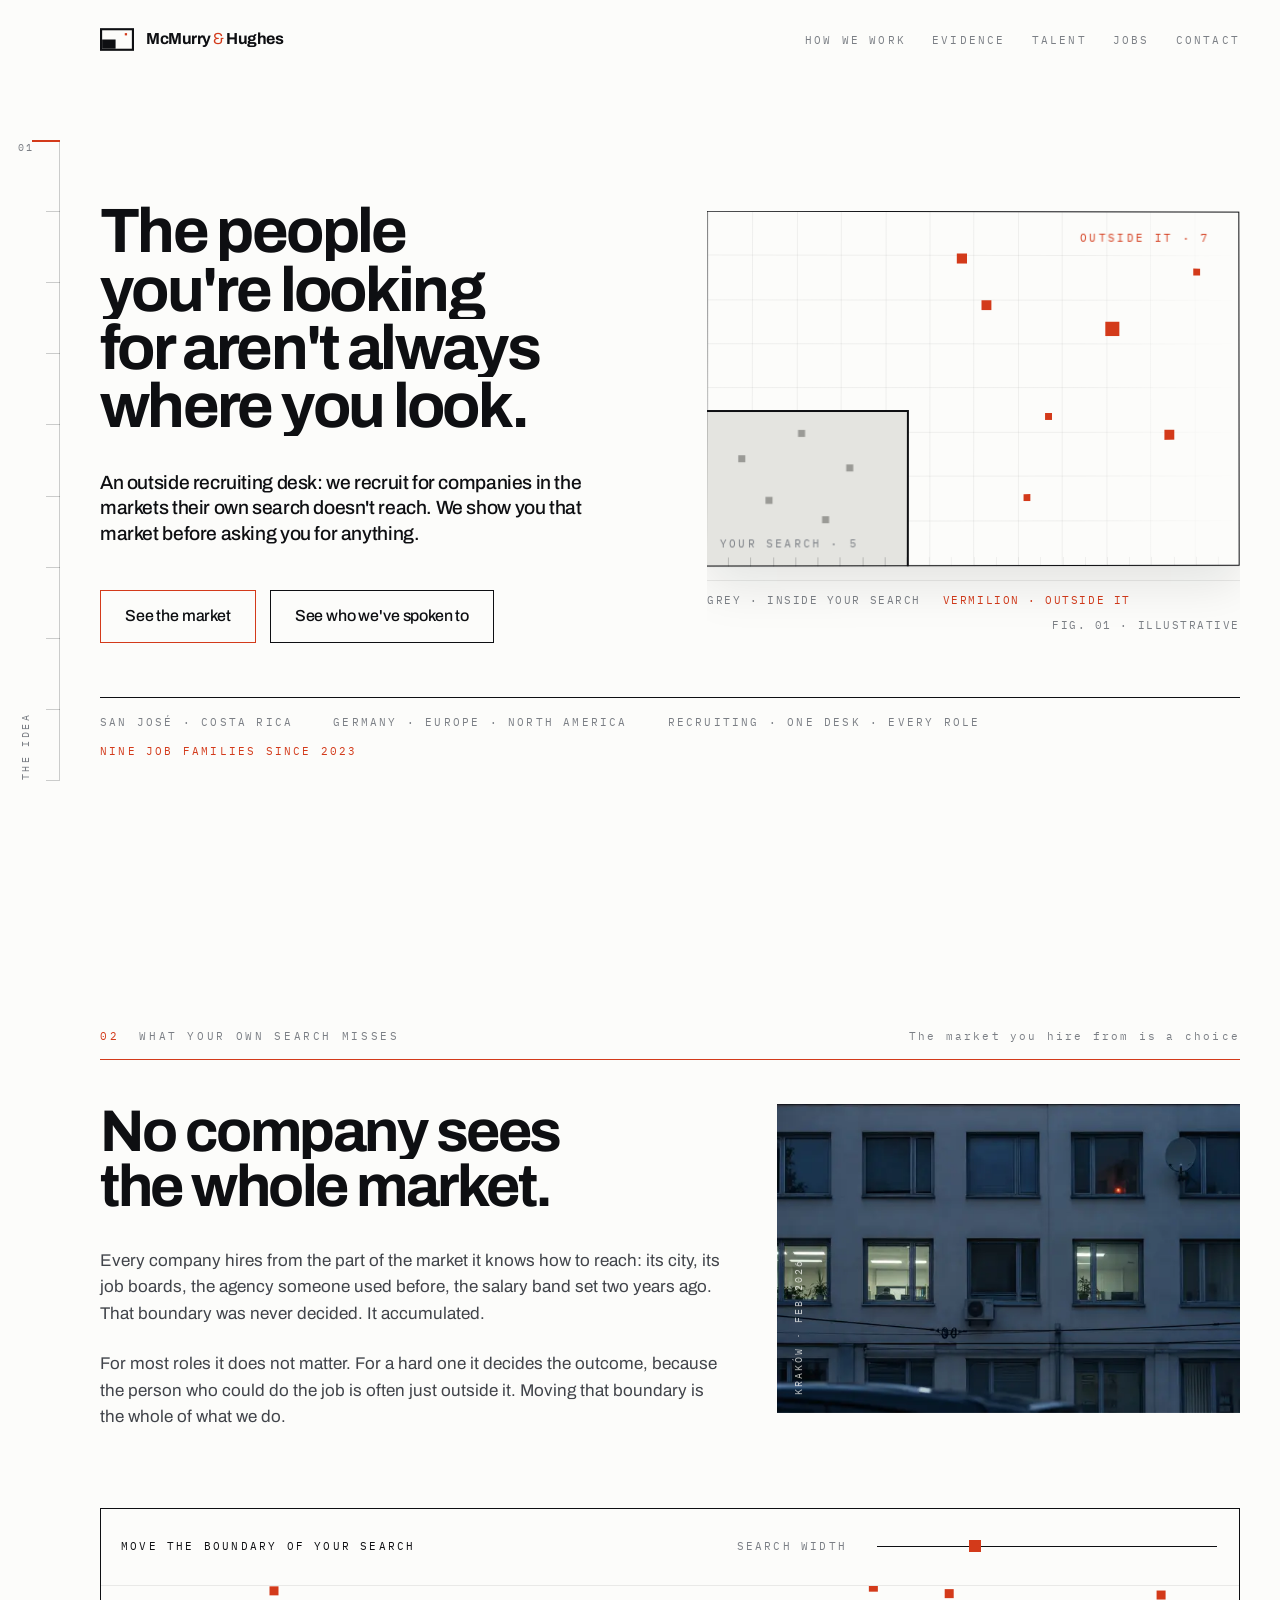
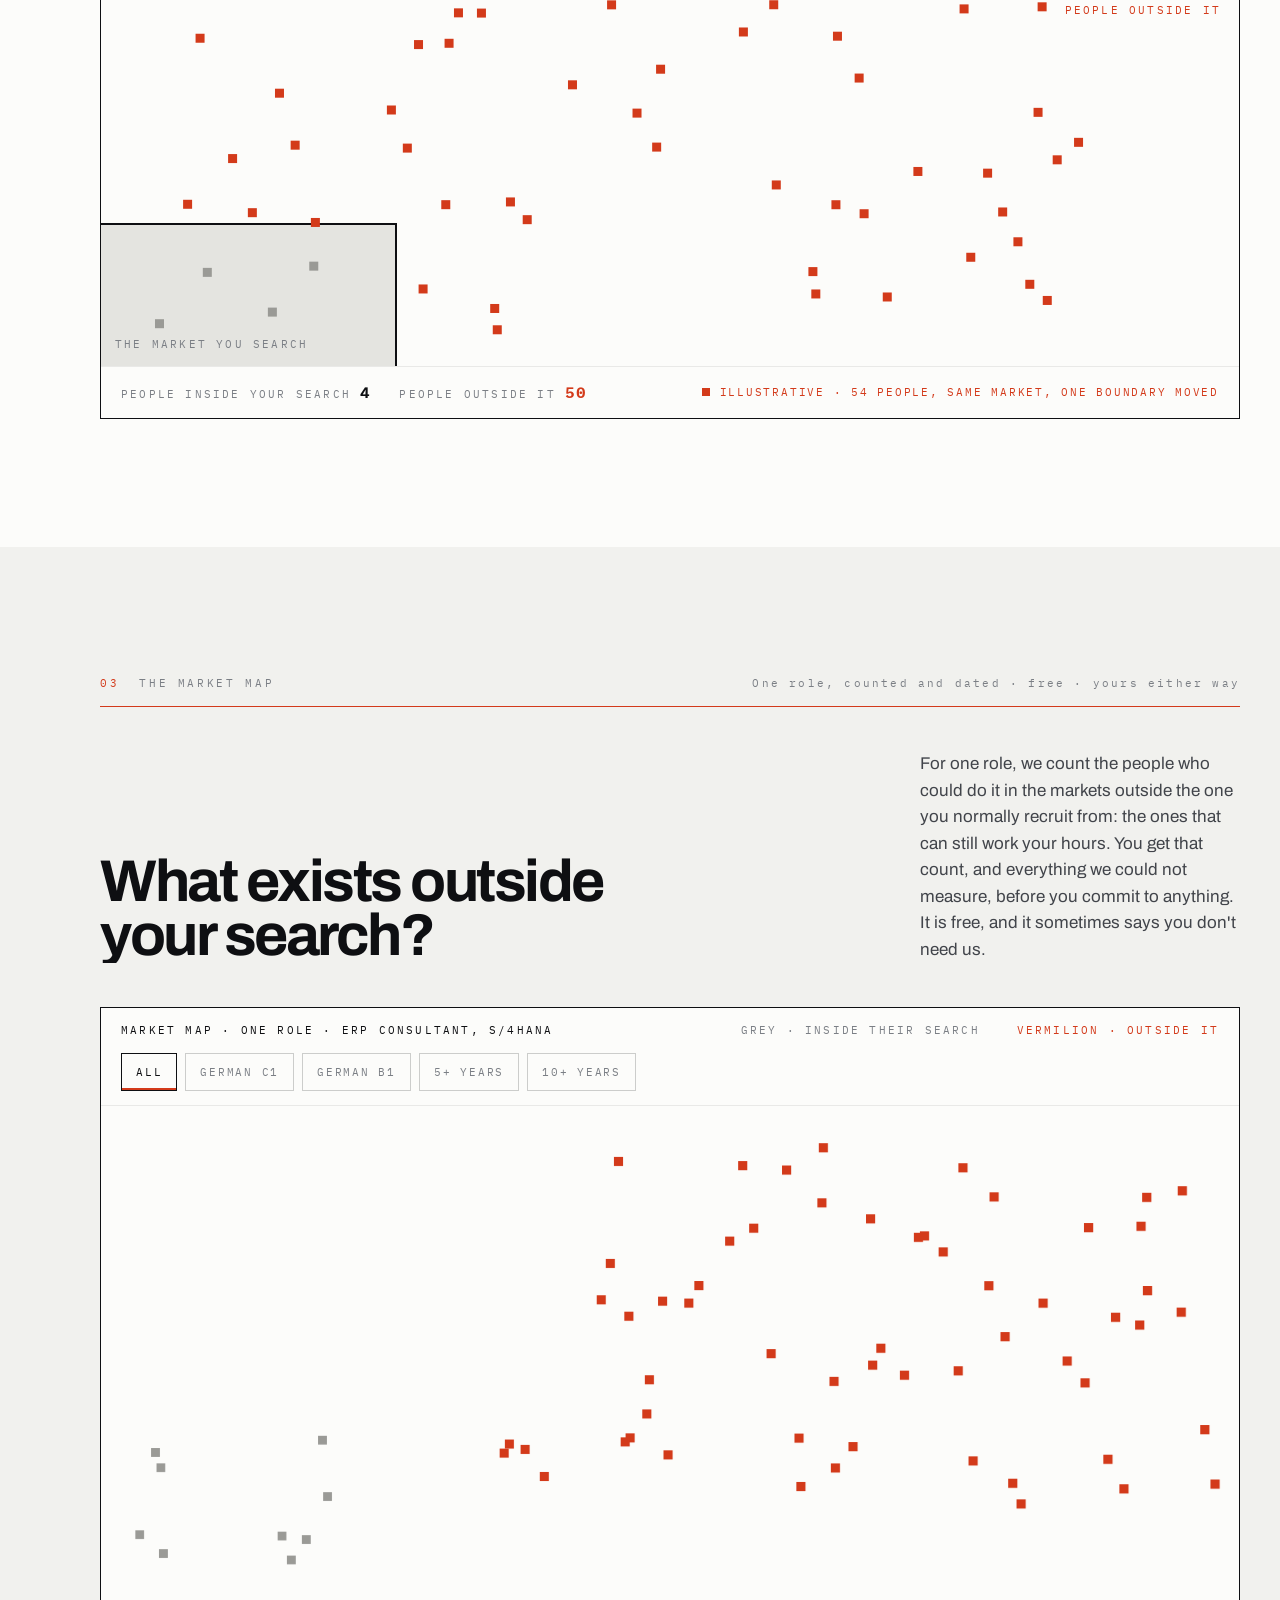
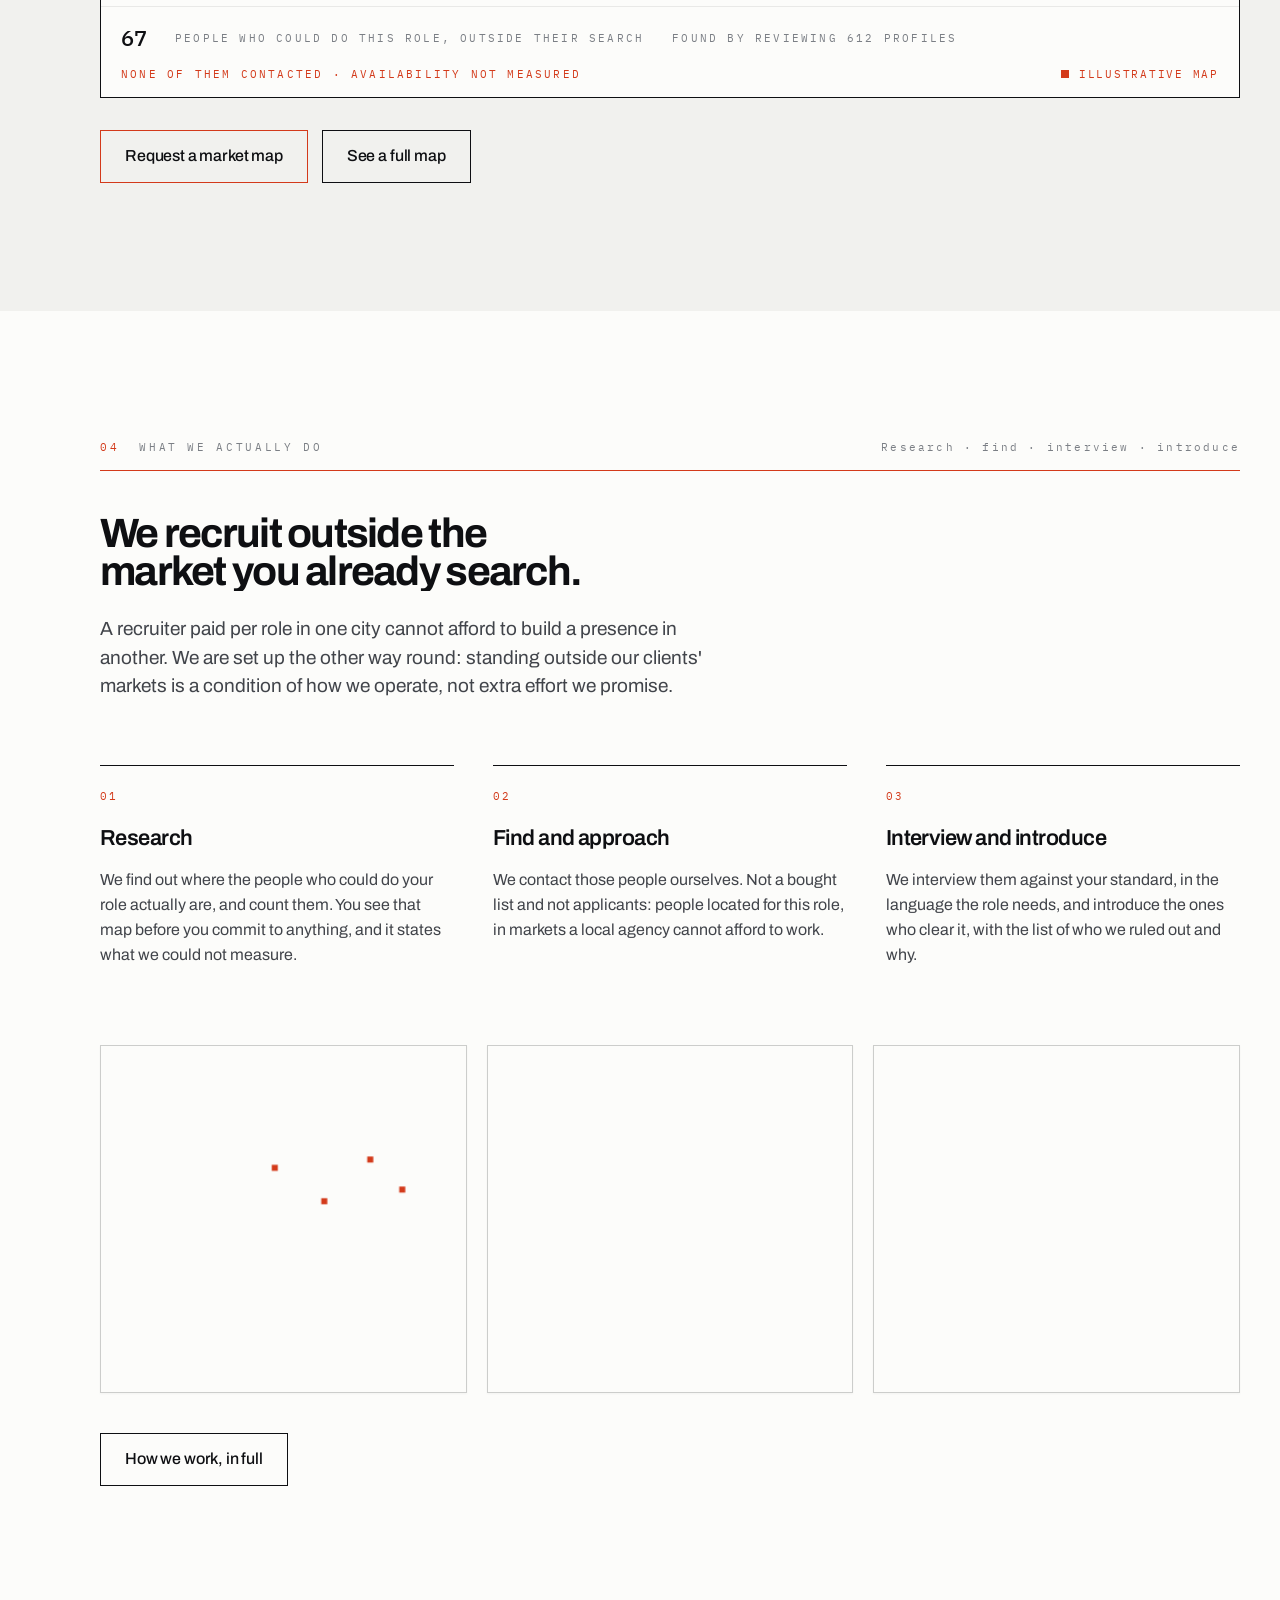
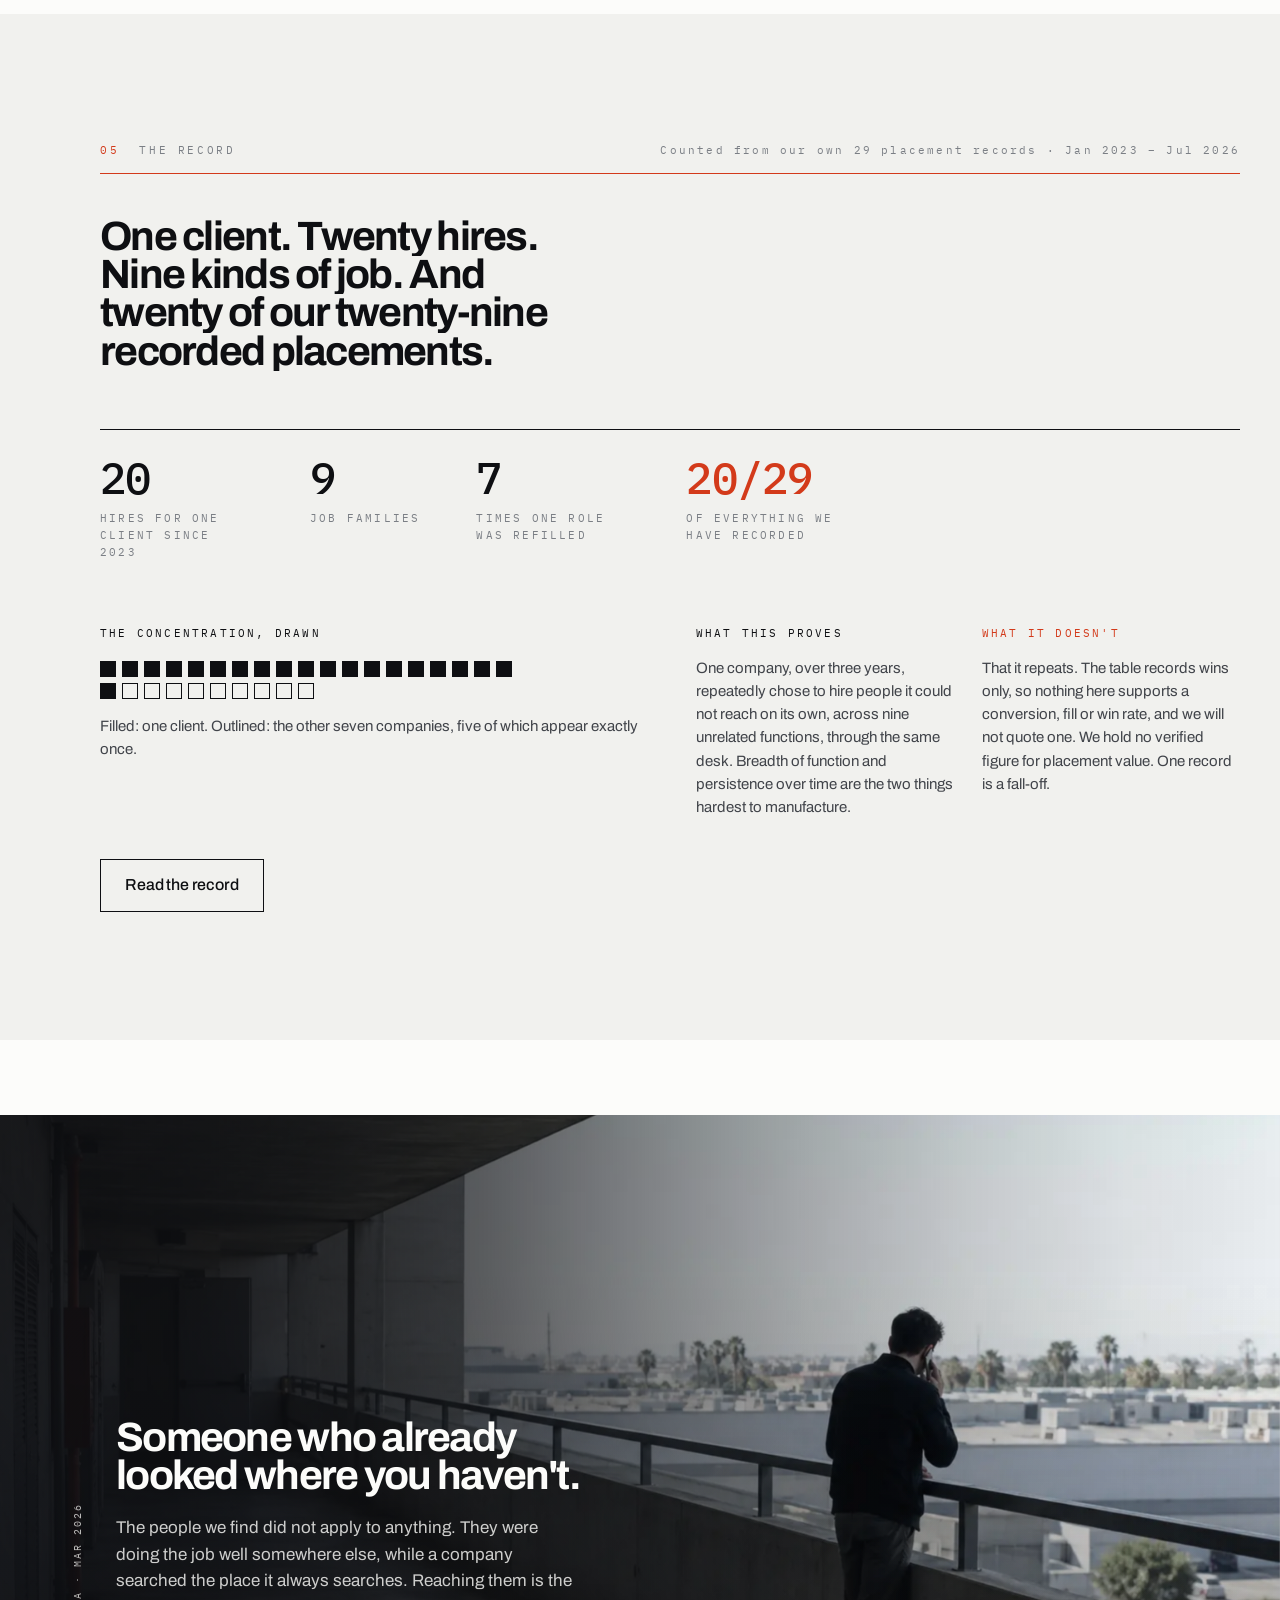
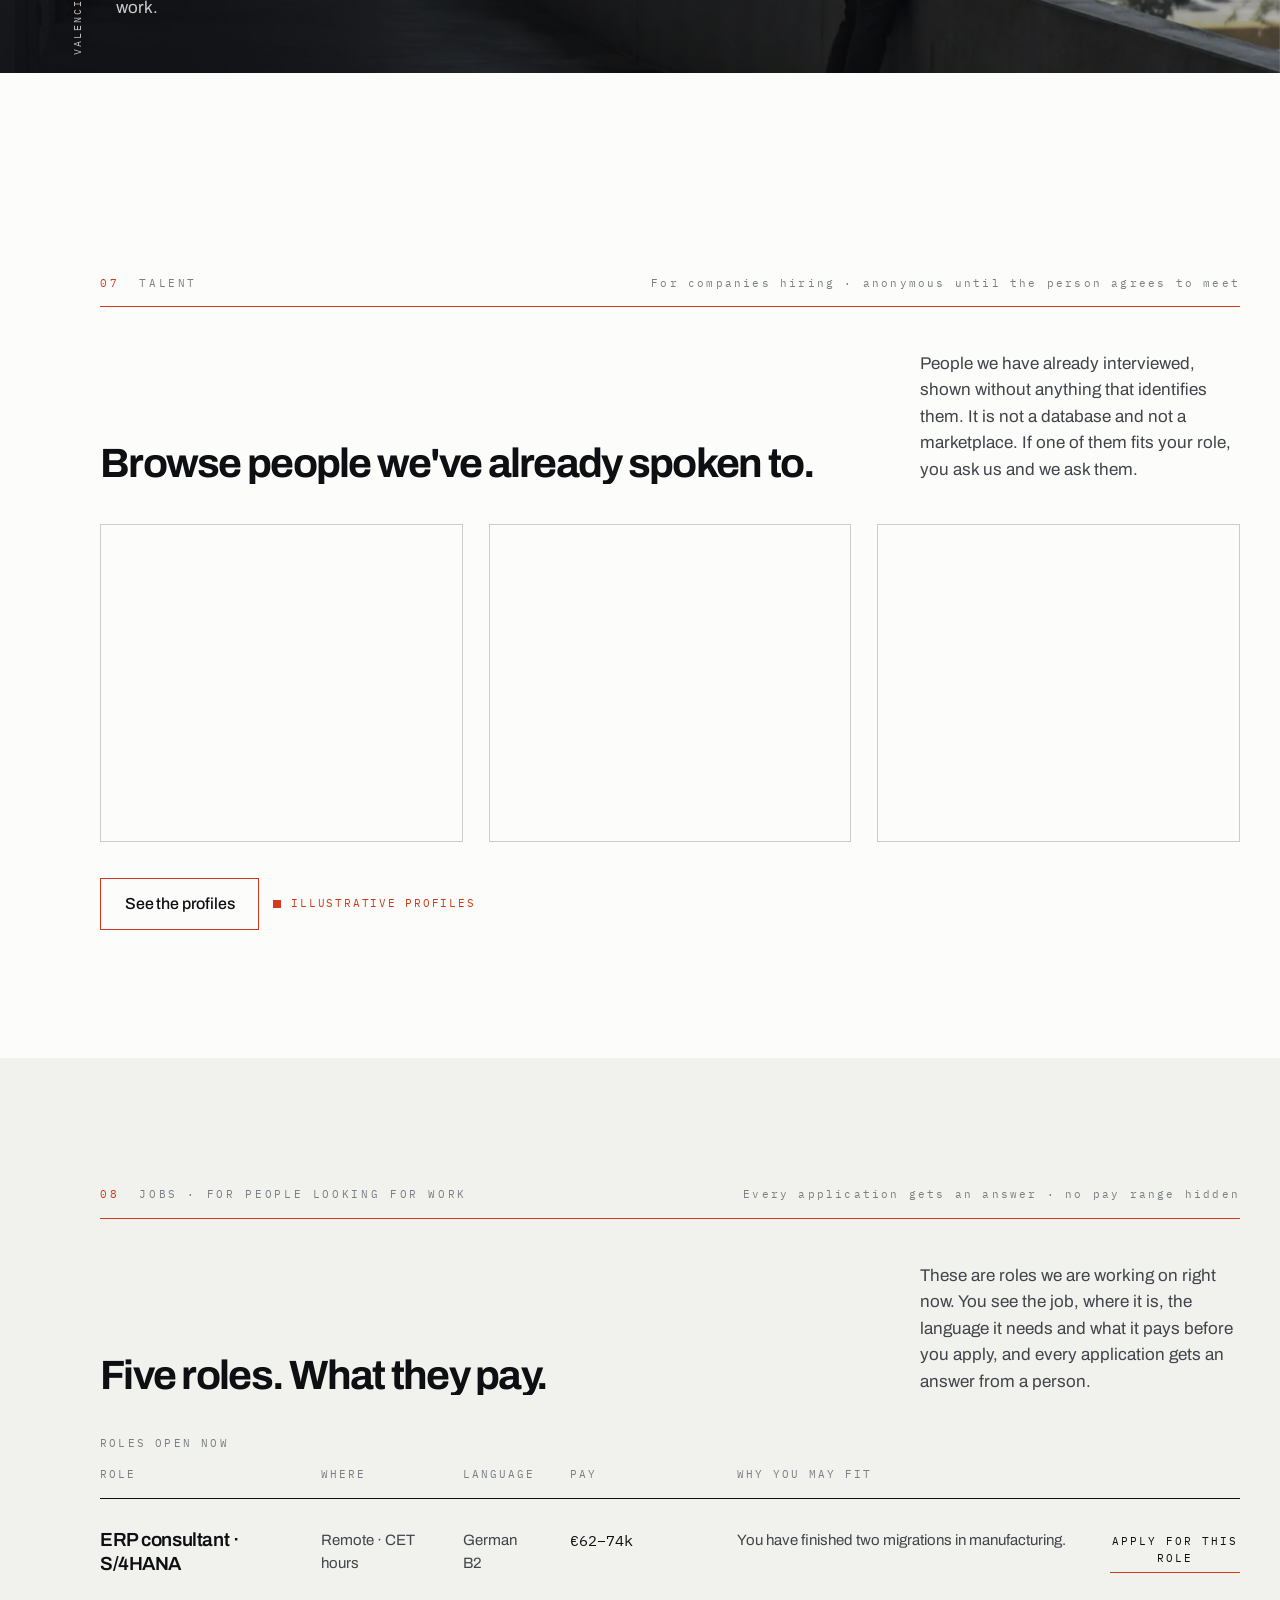
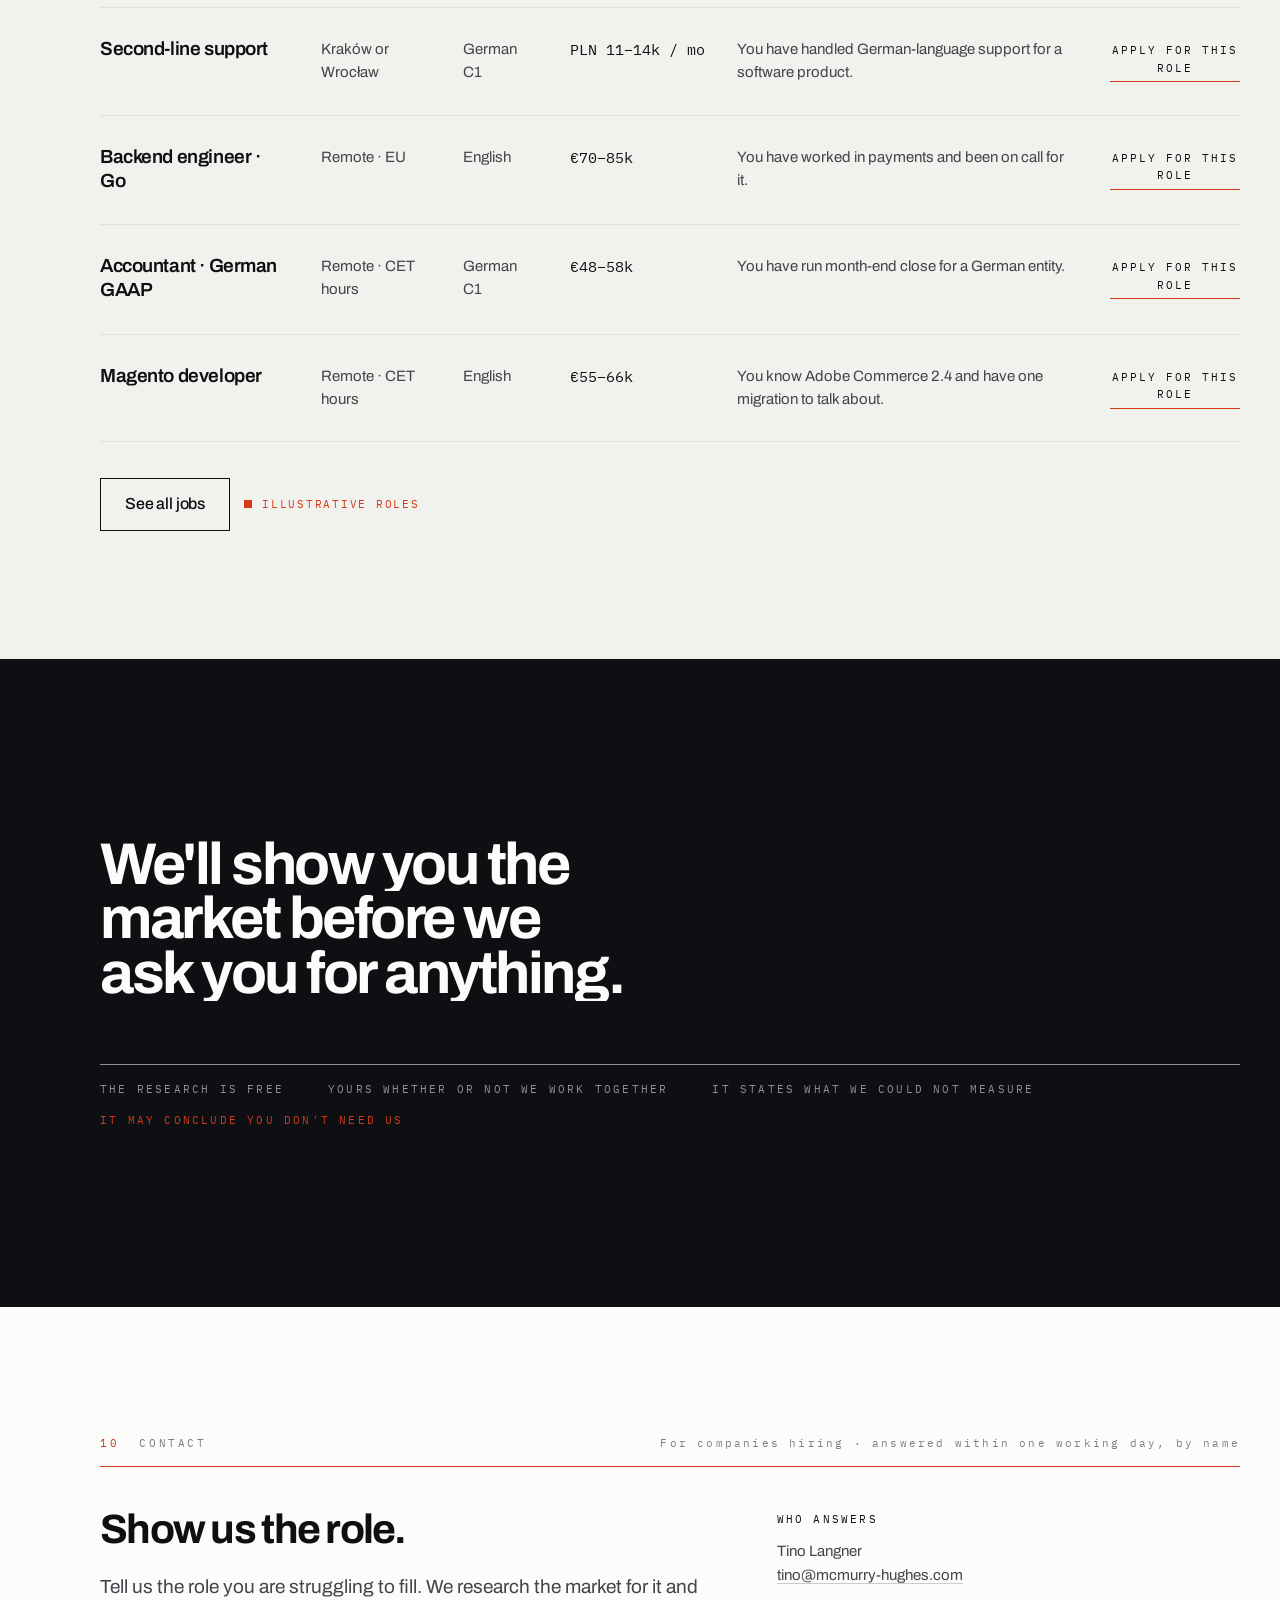
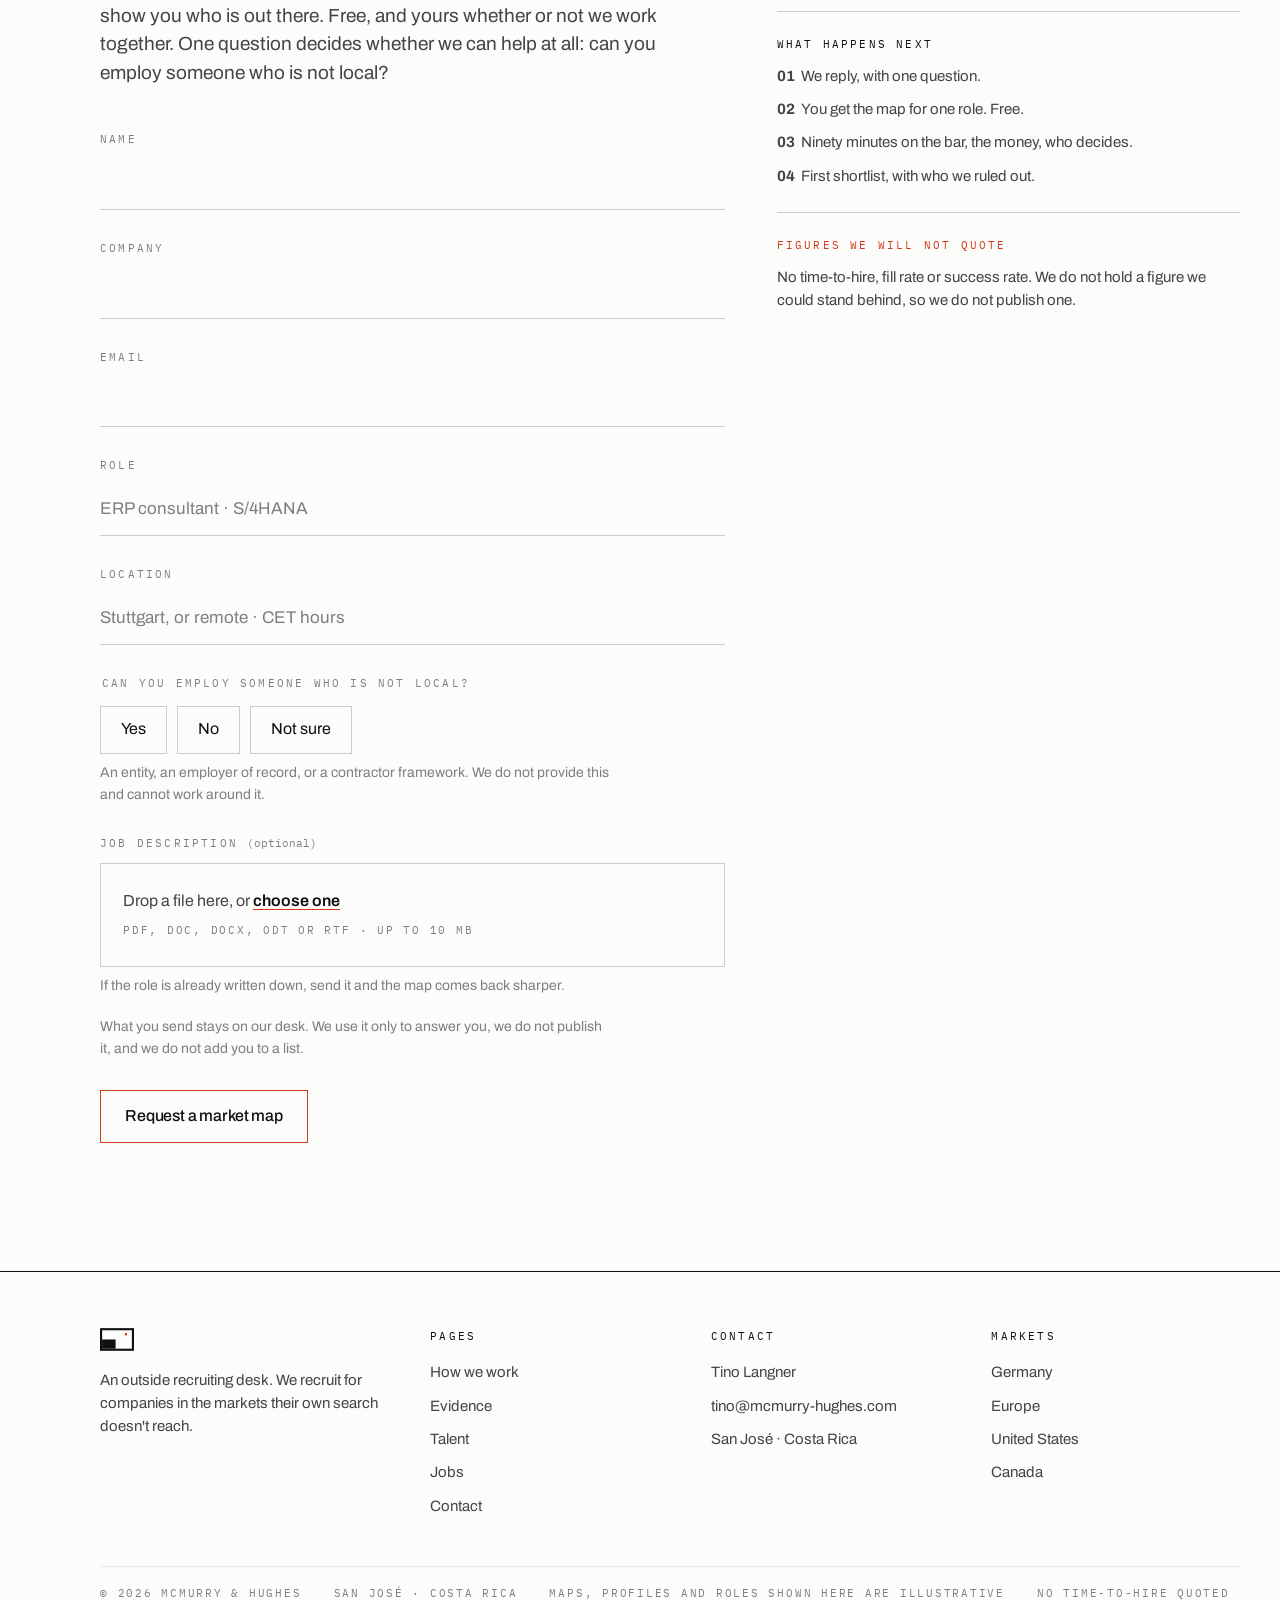
==== commit 2b822e4b: "Site v1.0: copy clarity pass, two-block hero, continuous illustrative motion - Hero reduced to two b" ====
--- a/index.html
+++ b/index.html
@@ -12,12 +12,12 @@
 <meta property="og:title" content="McMurry &amp; Hughes · An outside recruiting desk">
 <meta property="og:description" content="A recruiting desk that works outside the market you already search. We show you the market for your role before we ask you for anything.">
 <meta property="og:url" content="https://www.mcmurry-hughes.com/">
-<meta property="og:image" content="https://www.mcmurry-hughes.com/assets/images/MH_photo_02-1536.webp">
+<meta property="og:image" content="https://www.mcmurry-hughes.com/assets/images/MH_photo_02-1024.jpg">
 <meta property="og:locale" content="en_GB">
 <meta name="twitter:card" content="summary_large_image">
 <meta name="twitter:title" content="McMurry &amp; Hughes · An outside recruiting desk">
 <meta name="twitter:description" content="A recruiting desk that works outside the market you already search.">
-<meta name="twitter:image" content="https://www.mcmurry-hughes.com/assets/images/MH_photo_02-1536.webp">
+<meta name="twitter:image" content="https://www.mcmurry-hughes.com/assets/images/MH_photo_02-1024.jpg">
 <meta name="theme-color" content="#FCFCFA">
 
 <link rel="icon" href="favicon.ico" sizes="any">
@@ -235,6 +235,7 @@
         </div>
       </div>
       <div class="map__foot">
+        <span class="label map__hint">Scroll sideways for the rest of the market</span>
         <span class="map__count" data-count>67</span>
         <span class="label">People who could do this role, outside their search</span>
         <span class="label">Found by reviewing 612 profiles</span>
@@ -539,6 +540,7 @@
             <p class="field__help">If the role is already written down, send it and the map comes back sharper.</p>
             <span class="field__err">That file could not be read</span>
           </div>
+          <p class="field__help" style="margin:-10px 0 30px">What you send stays on our desk. We use it only to answer you, we do not publish it, and we do not add you to a list.</p>
           <button class="btn btn--primary" type="submit">Request a market map</button>
           <div class="form__status" role="status" aria-live="polite"></div>
         </form>
--- a/css/components.css
+++ b/css/components.css
@@ -278,6 +278,10 @@
 .filter[aria-pressed="true"]{box-shadow:inset 0 -2px 0 var(--verm)}
 
 .map__plotwrap{position:relative;overflow-x:auto;overscroll-behavior-x:contain;perspective:1400px}
+/* said only where it is true: the wrapper adds this class itself when the
+   plot is wider than the screen */
+.map__hint{display:none}
+.map__plotwrap.is-scrollable ~ .map__foot .map__hint{display:inline}
 .map__plot{
   position:relative;
   height:clamp(300px,44vw,500px);
@@ -409,9 +413,32 @@
   writing-mode:vertical-rl;transform:rotate(180deg);
 }
 .plate__cap--ink{color:var(--mid)}
+/* THE SCRIM
+   It covers the whole plate and reaches zero exactly at the far edge. The
+   old rule was 72% wide and tilted 94deg: the tilt meant the gradient hit
+   transparency before the element ended, so the element's own edge showed as
+   a hard vertical seam across the photograph. An overlay that stops inside
+   the frame will always leave a line.
+   The ramp below is eased rather than linear, in eight stops, which is also
+   what keeps an 8-bit gradient from banding across a large image. */
 .scrim{
-  position:absolute;left:0;top:0;bottom:0;width:72%;
-  background:linear-gradient(94deg,rgba(14,15,18,.88) 0%,rgba(14,15,18,.72) 38%,rgba(14,15,18,0) 100%);
+  position:absolute;inset:0;
+  background:
+    linear-gradient(90deg,
+      rgba(14,15,18,.90) 0%,
+      rgba(14,15,18,.87) 14%,
+      rgba(14,15,18,.79) 26%,
+      rgba(14,15,18,.66) 38%,
+      rgba(14,15,18,.49) 50%,
+      rgba(14,15,18,.31) 63%,
+      rgba(14,15,18,.16) 76%,
+      rgba(14,15,18,.06) 88%,
+      rgba(14,15,18,0)   100%),
+    linear-gradient(0deg,
+      rgba(14,15,18,.34) 0%,
+      rgba(14,15,18,.16) 26%,
+      rgba(14,15,18,.04) 52%,
+      rgba(14,15,18,0)   72%);
 }
 .plate__type{
   position:absolute;left:0;bottom:0;z-index:2;
@@ -422,10 +449,9 @@
 /* a photograph that moves a little slower than the page it sits in */
 .plate img[data-parallax]{
   height:118%;
-  /* one transform, two sources: --py is written either by the scroll-driven
-     animation in motion.css or by the rAF fallback in motion.js, and
-     --pscale is released when the plate is revealed */
-  transform:translate3d(0,var(--py,0px),0) scale(var(--pscale,1.05));
+  /* one transform, one source: --py is written either by the scroll-driven
+     animation in motion.css or by the rAF fallback in motion.js */
+  transform:translate3d(0,var(--py,0px),0);
   will-change:transform;
 }
 
@@ -668,8 +694,6 @@
    ever pushed around the words. */
 .jobs tbody tr td{transition:border-color var(--t-fast) var(--ease)}
 .jobs tbody tr:hover td,.jobs tbody tr:focus-within td{border-bottom-color:var(--ink)}
-.ledger tbody tr{transition:transform var(--t-fast) var(--ease-depth)}
-.ledger tbody tr:hover{transform:translateX(3px)}
 
 /* The section rule draws itself, left to right, when the section arrives. */
 .shead{position:relative}
@@ -680,13 +704,12 @@
 }
 .shead.is-in::after{transform:scaleX(1)}
 
-/* A photograph settles as it is revealed — a slow release of scale, cut by
-   the trim, composed with the parallax that carries it up the page. */
+/* A photograph moves, and only moves: the parallax carries it against the
+   page and nothing scales it. Two motions on one documentary picture is one
+   too many. */
 .plate--bleed img,.plate--half img{
-  transform:translate3d(0,var(--py,0px),0) scale(var(--pscale,1.05));
-  transition:transform 2.2s var(--ease-depth);
-}
-.plate.is-in img{--pscale:1}
+  transform:translate3d(0,var(--py,0px),0);
+}
 
 /* The primary action fills from the left rather than flicking to black. */
 .btn{position:relative;overflow:hidden;isolation:isolate;z-index:0}
--- a/css/responsive.css
+++ b/css/responsive.css
@@ -110,7 +110,19 @@
 
   .plate--bleed{height:58vh;min-height:320px}
   .plate__type{max-width:100%;padding:24px}
-  .scrim{width:100%;background:linear-gradient(0deg,rgba(14,15,18,.9) 0%,rgba(14,15,18,.5) 52%,rgba(14,15,18,.12) 100%)}
+  /* on a phone the type sits at the foot of the plate, so the scrim runs
+     bottom to top instead, in the same eased ramp and with no cut edge */
+  .scrim{
+    background:linear-gradient(0deg,
+      rgba(14,15,18,.92) 0%,
+      rgba(14,15,18,.88) 16%,
+      rgba(14,15,18,.76) 30%,
+      rgba(14,15,18,.58) 44%,
+      rgba(14,15,18,.38) 58%,
+      rgba(14,15,18,.20) 72%,
+      rgba(14,15,18,.08) 86%,
+      rgba(14,15,18,0)   100%);
+  }
 
   .promise{min-height:auto}
 }
--- a/css/motion.css
+++ b/css/motion.css
@@ -26,7 +26,6 @@
 @property --srx { syntax: '<angle>';  inherits: false; initial-value: 0deg }
 @property --sry { syntax: '<angle>';  inherits: false; initial-value: 0deg }
 @property --sty { syntax: '<length>'; inherits: false; initial-value: 0px }
-@property --pscale { syntax: '<number>'; inherits: false; initial-value: 1 }
 @property --py  { syntax: '<length>'; inherits: false; initial-value: 0px }
 
 /* ══ 1 · VIEW TRANSITIONS ═══════════════════════════════════════════════ */
@@ -119,16 +118,6 @@
     }
     @keyframes step-mark { to { transform: scaleX(1) } }
 
-    /* THE LEDGER reads down: each row's hairline draws as it arrives. */
-    .ledger tbody tr td { position: relative }
-    .ledger tbody tr td::after {
-      content: ""; position: absolute; left: 0; right: 0; bottom: -1px; height: 1px;
-      background: var(--ink); opacity: .18; transform: scaleX(0); transform-origin: 0 50%;
-      animation: step-mark linear both;
-      animation-timeline: view();
-      animation-range: entry 60% cover 25%;
-    }
-
     /* THE SECTION HEAD rule draws with the scroll rather than on a trigger,
        so it is exactly as far along as the reader is. */
     .shead::after {
@@ -136,18 +125,6 @@
       animation-timeline: view();
       animation-range: entry 70% cover 30%;
       transition: none;
-    }
-
-    /* THE FIGURES settle: the counted numbers rise the last few pixels as
-       the evidence comes into view, and stop. They never count up. */
-    .figs > * {
-      animation: fig-settle linear both;
-      animation-timeline: view();
-      animation-range: entry 20% entry 90%;
-    }
-    @keyframes fig-settle {
-      from { opacity: .15; transform: translateY(14px) }
-      to   { opacity: 1;   transform: none }
     }
 
     /* THE TALLY: twenty-nine squares, drawn left to right as the record
@@ -201,3 +178,22 @@
   .btn--primary { transform: none !important }
   .map__reach { display: none }
 }
+
+/* ══ 5 · THE DESK DOES NOT STOP ═════════════════════════════════════════ */
+/* One faint pass of the search across the full map, every twenty seconds.
+   A third of the strength of the opening sweep: enough to register at the
+   edge of attention, never enough to read as a loading animation. Only on
+   the page whose subject is the map. */
+
+@media (prefers-reduced-motion: no-preference) {
+  .map--live .map__sweep {
+    animation: sweep-idle 20s var(--ease) 6s infinite both !important;
+  }
+  @keyframes sweep-idle {
+    0%   { left: var(--sweep-from, 26%); opacity: 0 }
+    3%   { opacity: .34 }
+    17%  { opacity: .22 }
+    20%  { left: calc(100% - 1px); opacity: 0 }
+    100% { left: calc(100% - 1px); opacity: 0 }
+  }
+}
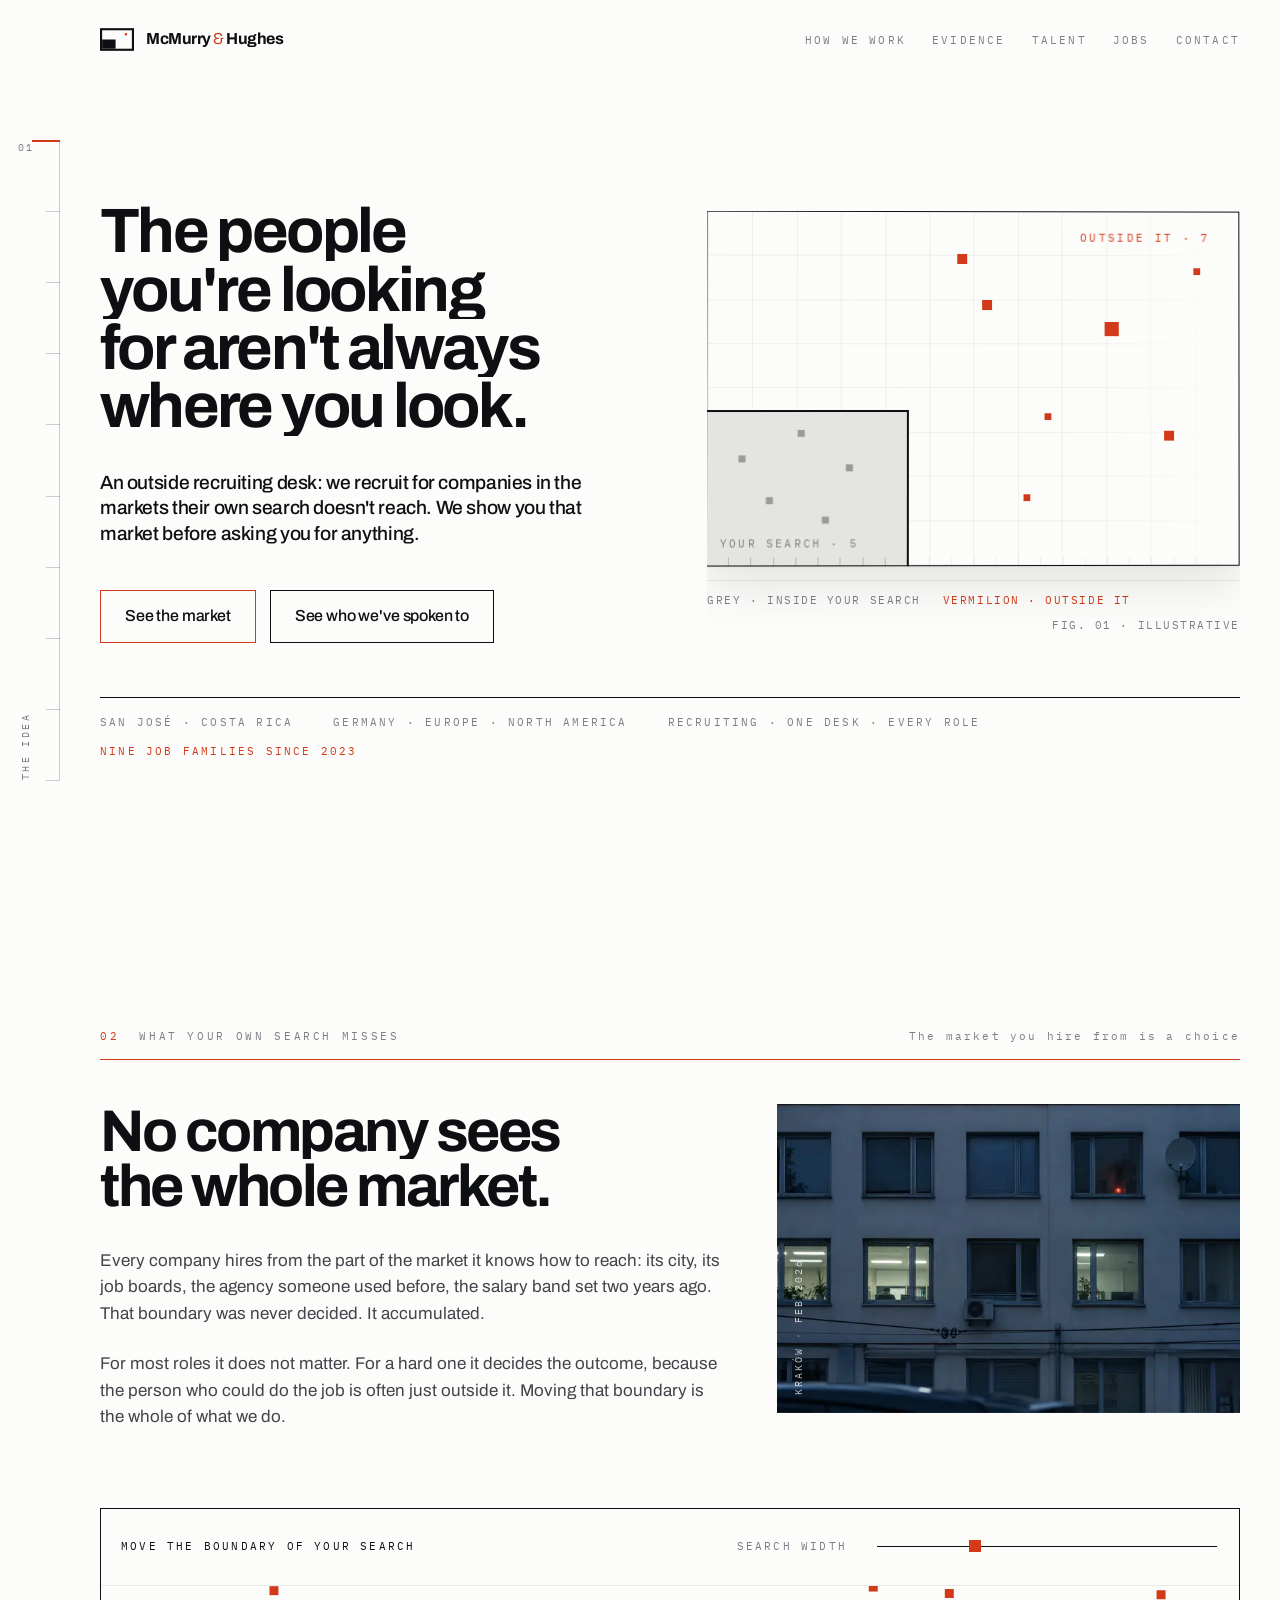
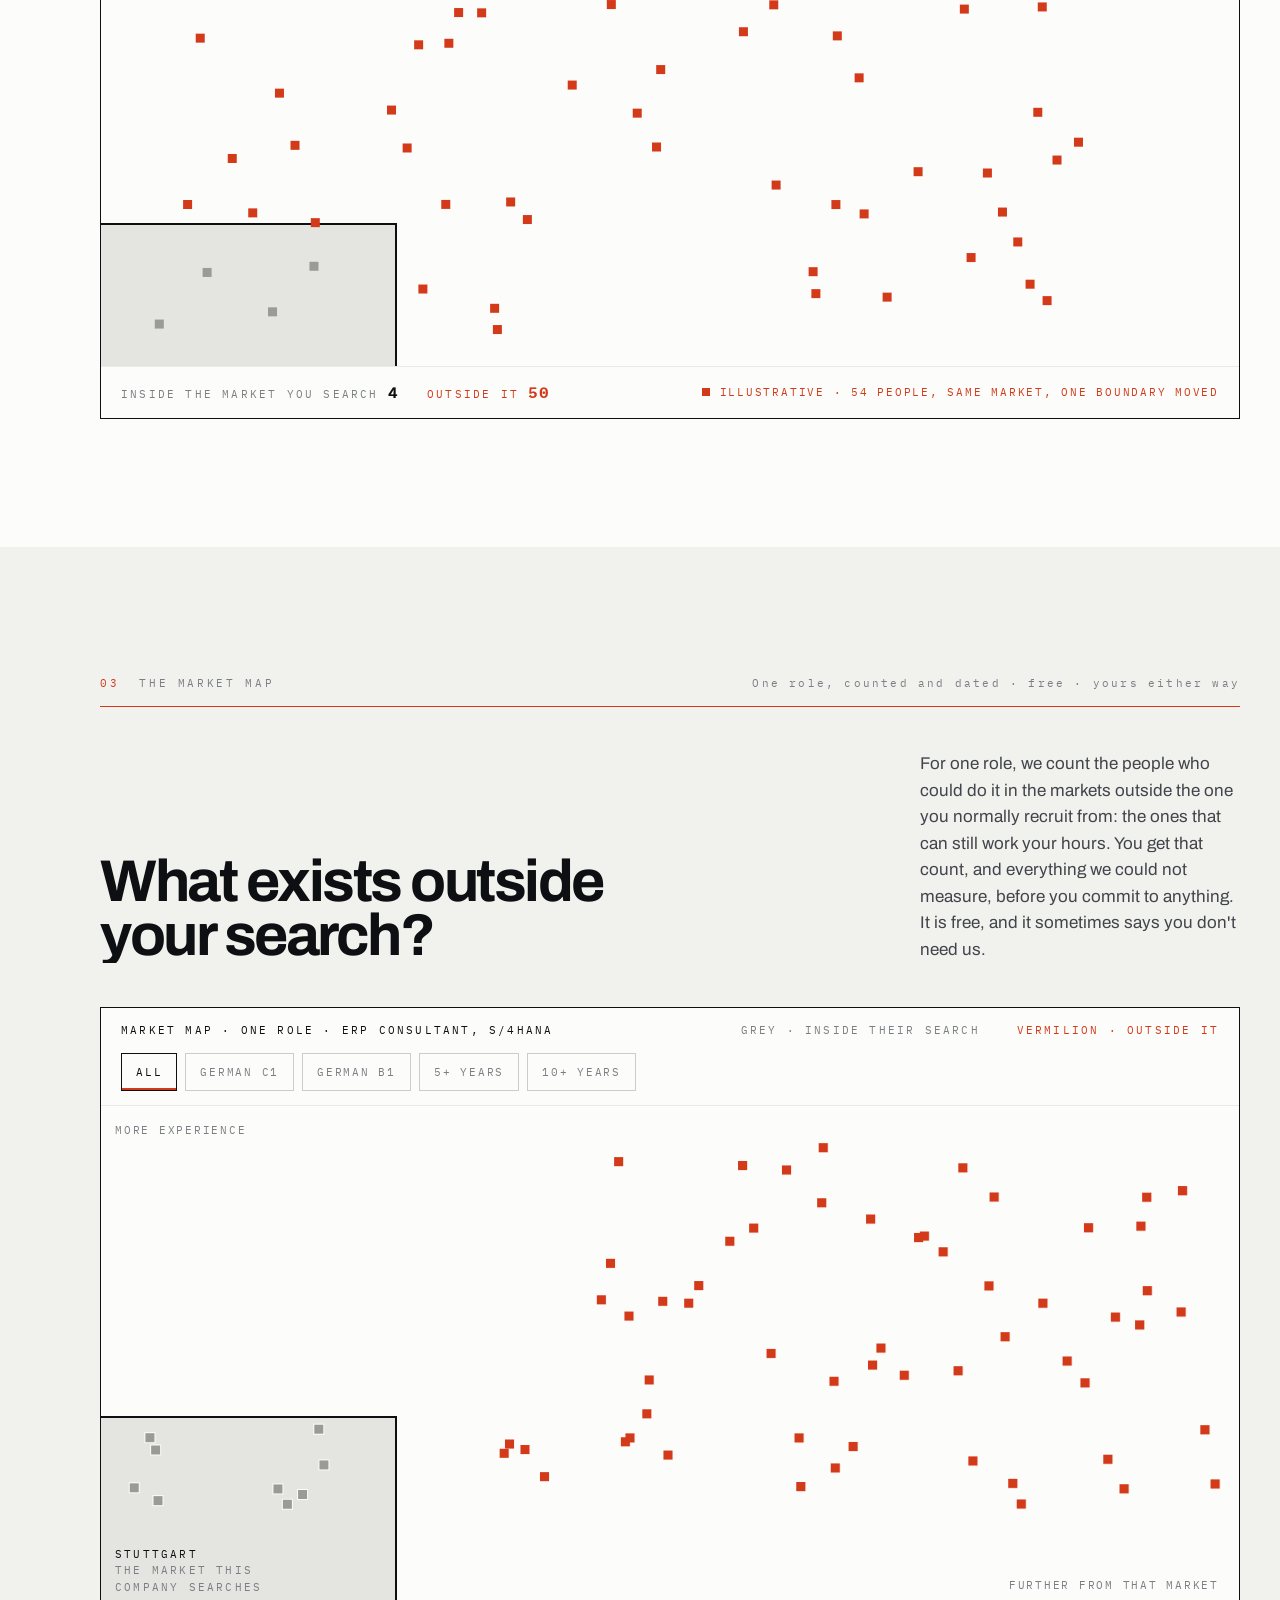
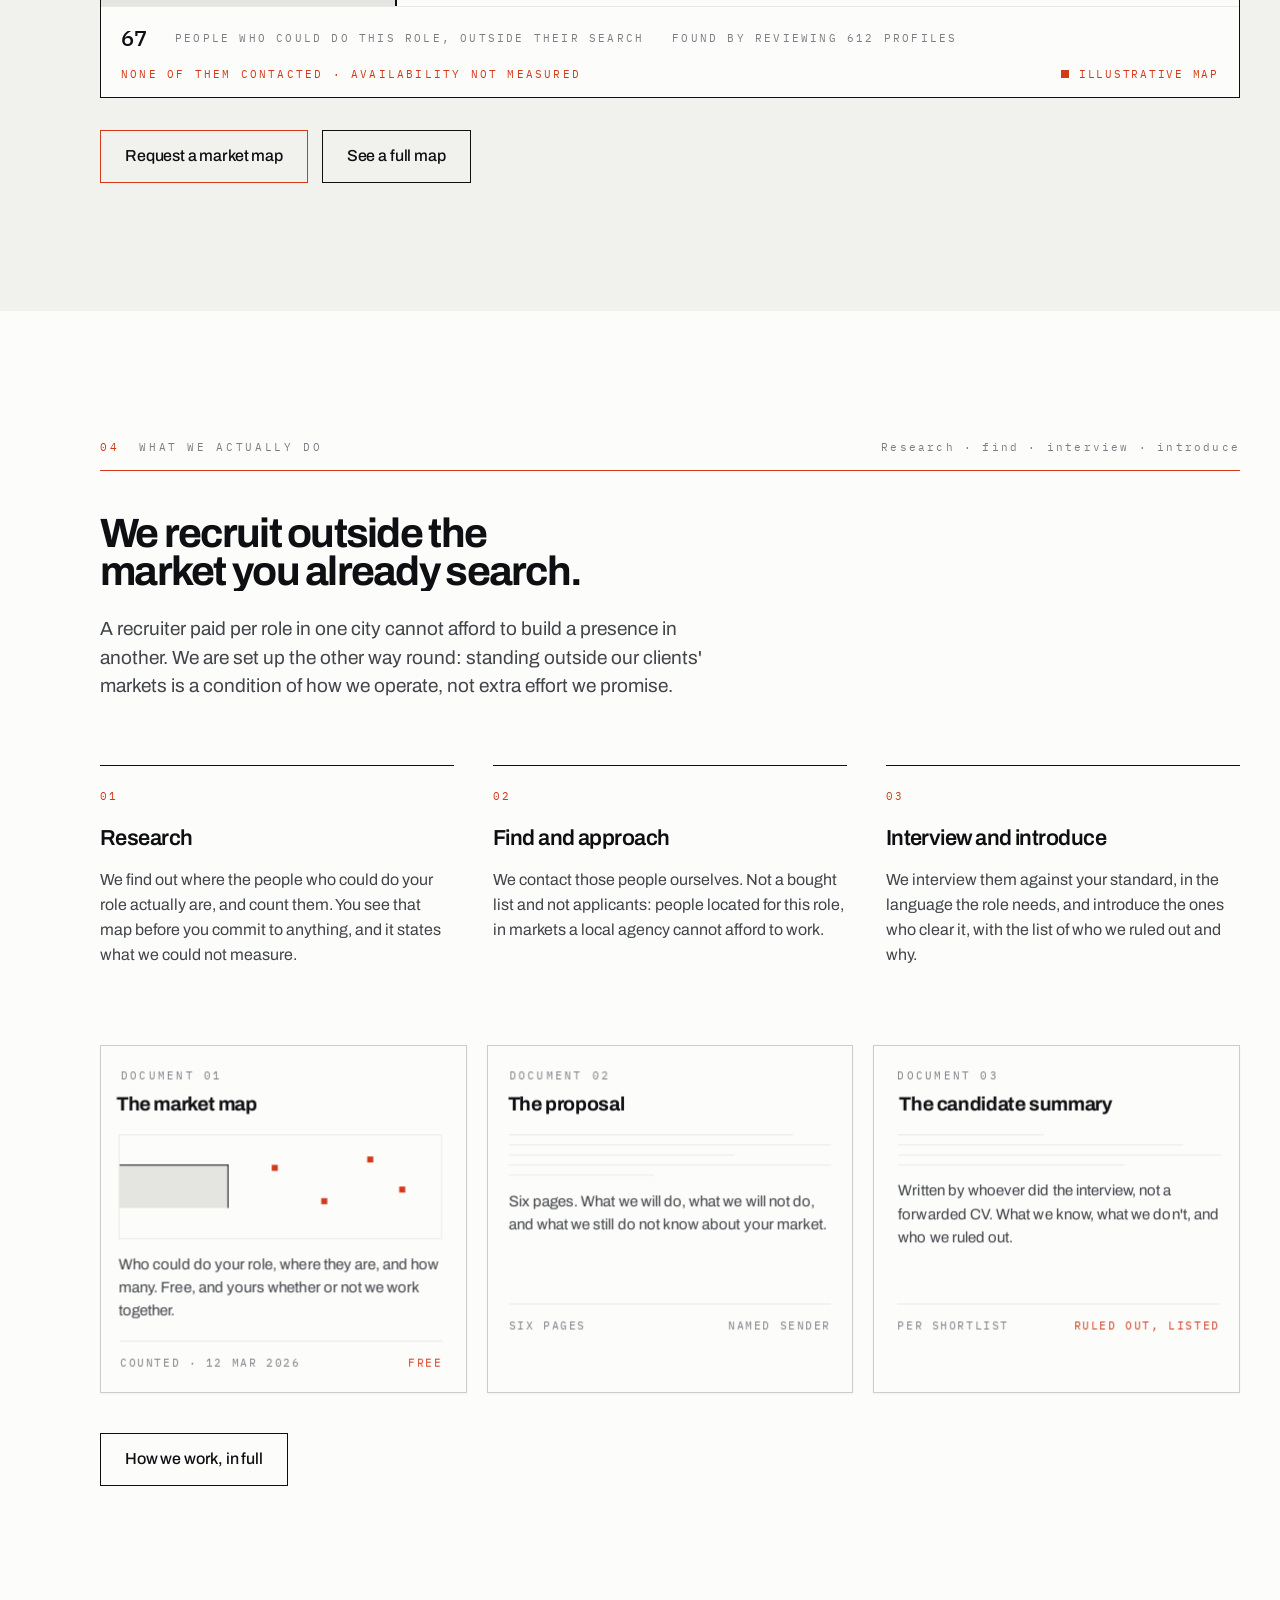
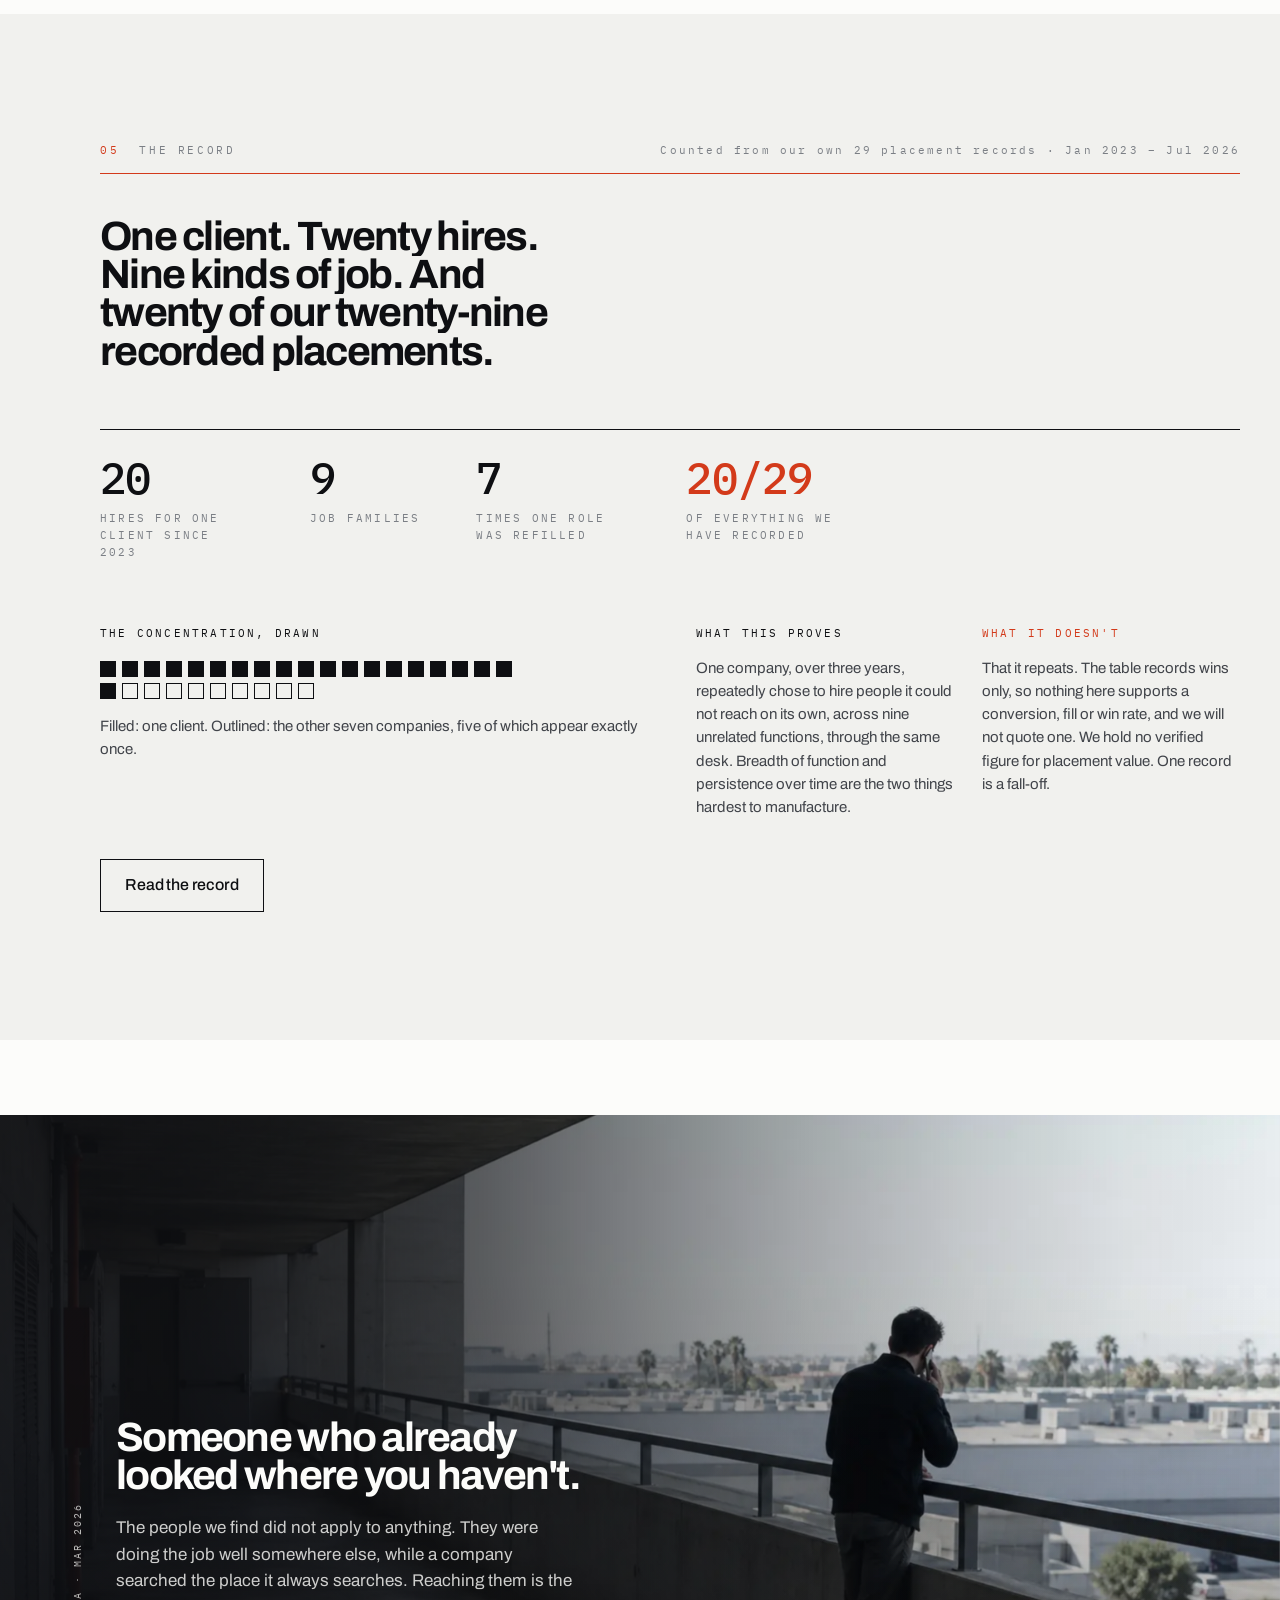
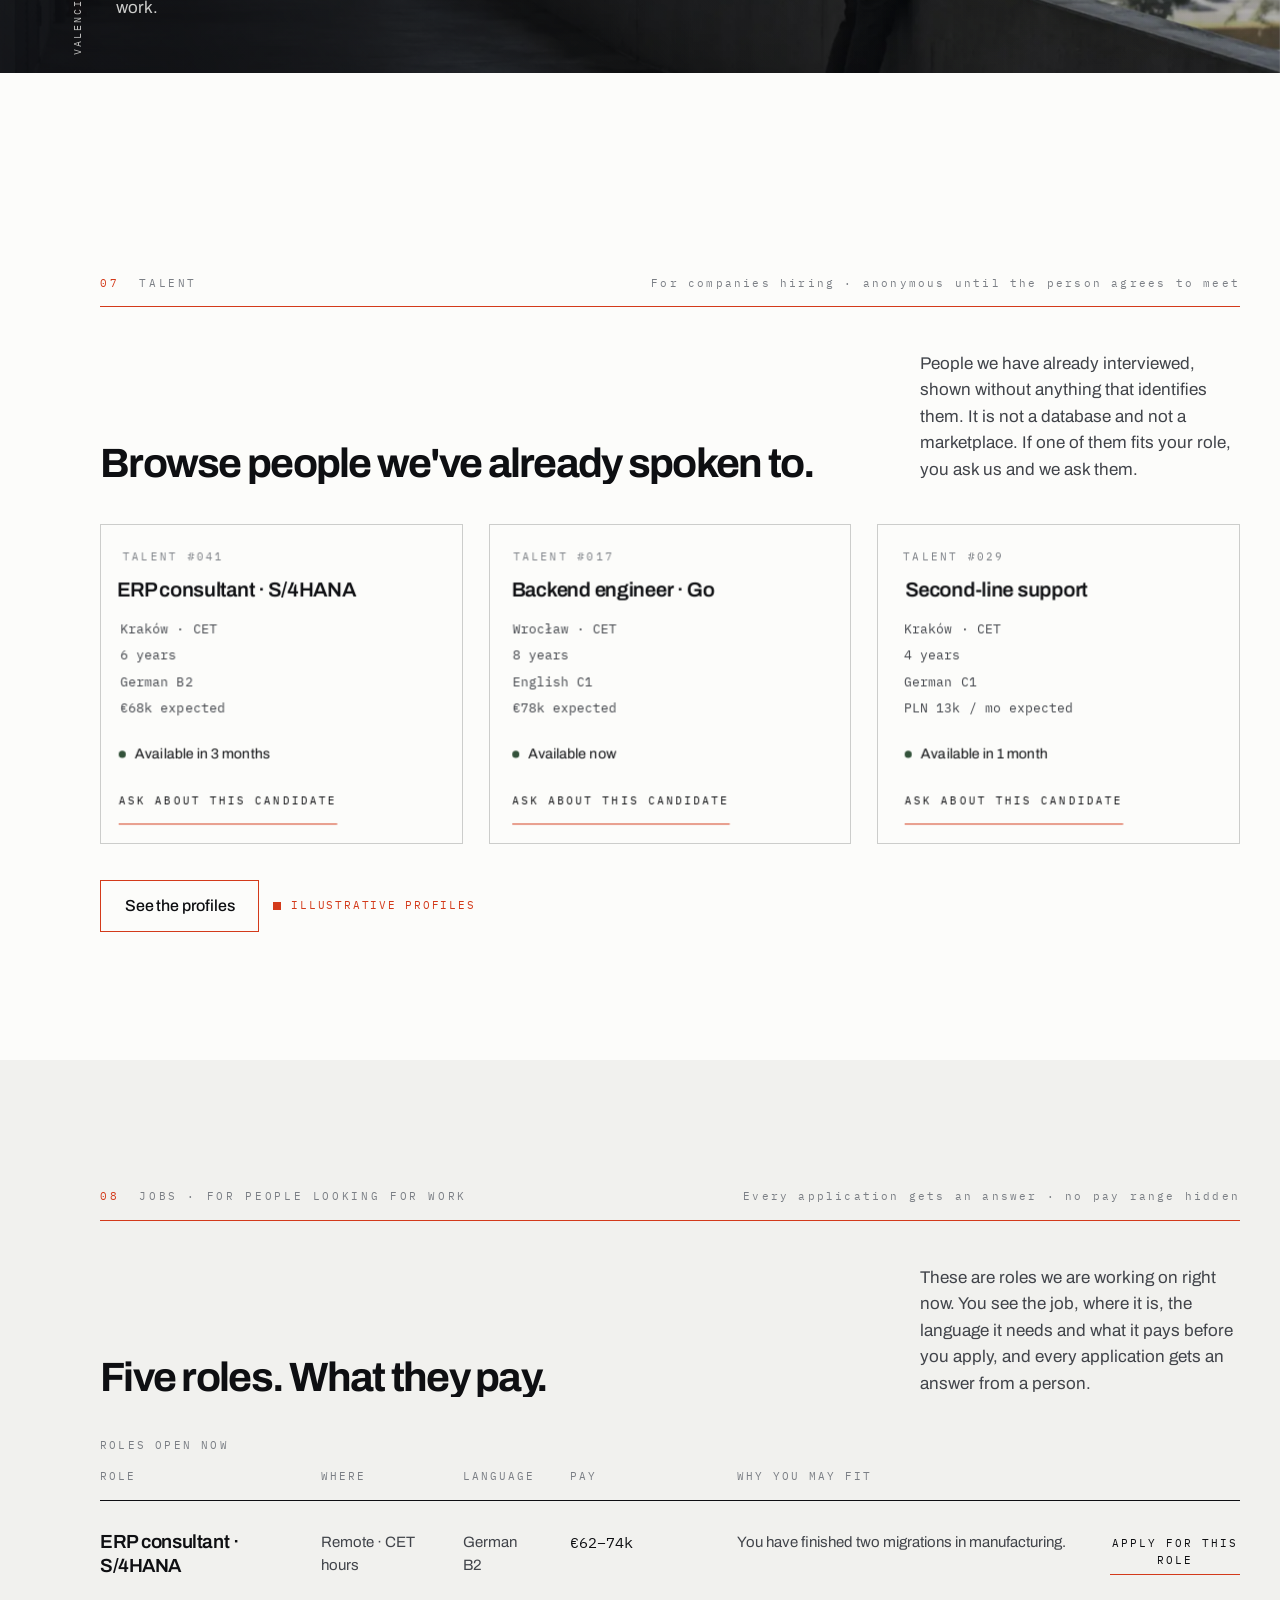
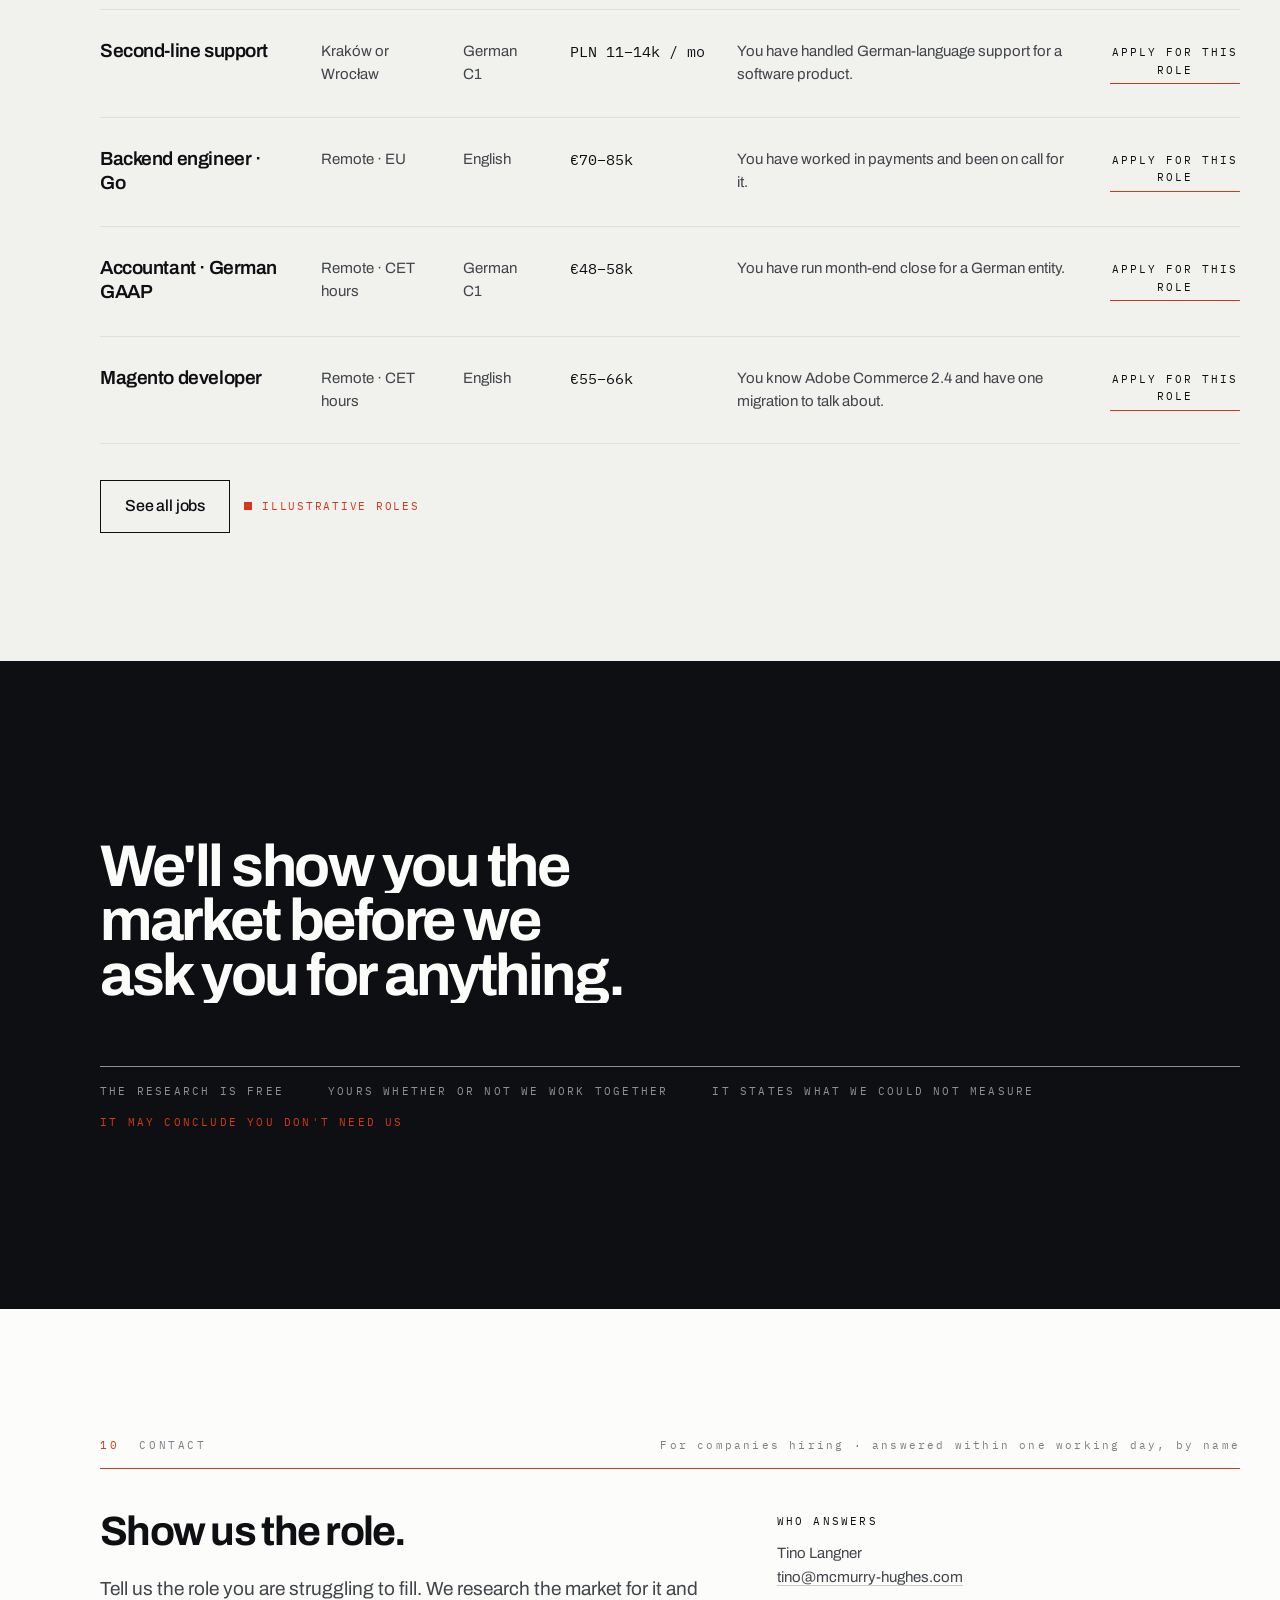
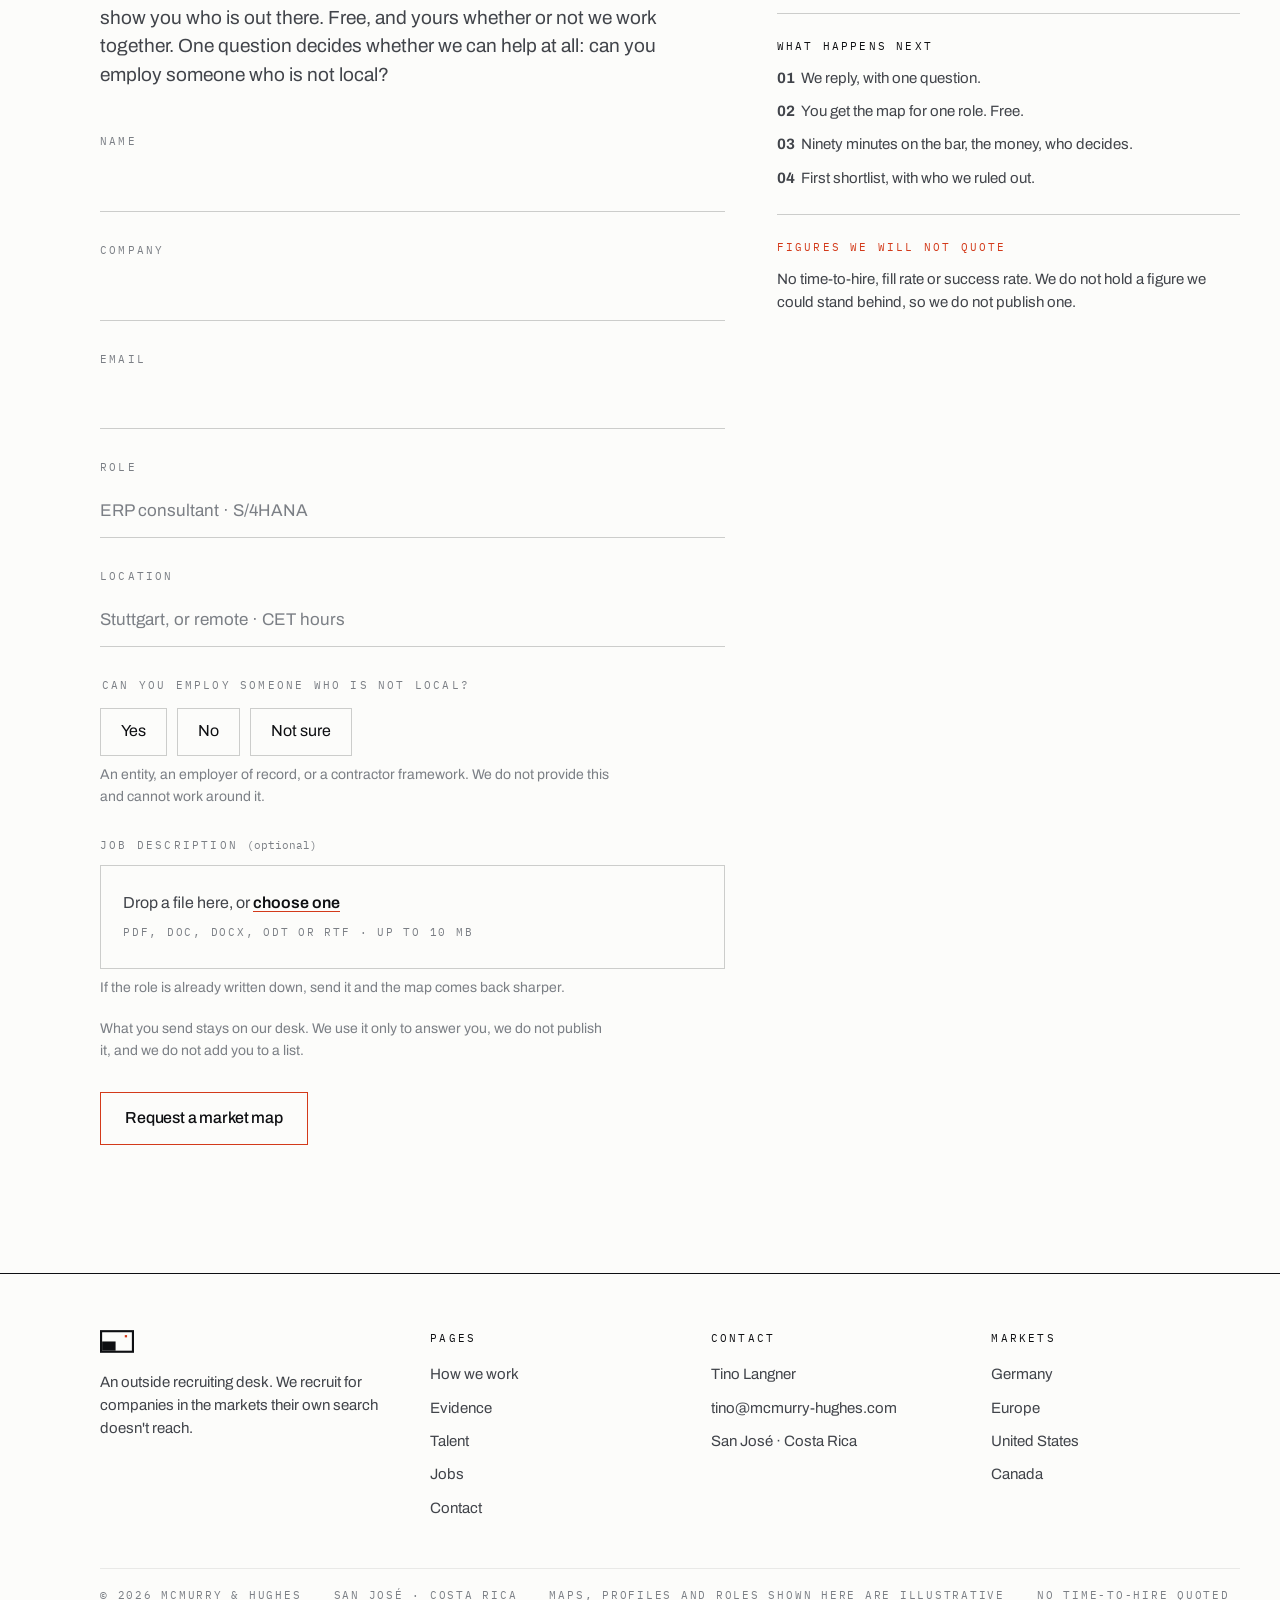
==== commit 63f1797b: "Map fixes: grey markers were invisible, captions were landing on people Reported: no grey squares in" ====
--- a/index.html
+++ b/index.html
@@ -27,6 +27,7 @@
 <link rel="preload" href="assets/fonts/Archivo-Bold.woff2" as="font" type="font/woff2" crossorigin>
 <link rel="preload" href="assets/fonts/Archivo-Regular.woff2" as="font" type="font/woff2" crossorigin>
 <link rel="preload" href="assets/fonts/IBM_Plex_Mono_400_normal.woff2" as="font" type="font/woff2" crossorigin>
+<script>document.documentElement.classList.add('js')</script>
 <link rel="stylesheet" href="css/main.css">
 <link rel="stylesheet" href="css/components.css">
 <link rel="stylesheet" href="css/responsive.css">
@@ -187,12 +188,10 @@
       </div>
       <div class="compare__plot">
         <div class="compare__searched"></div>
-        <span class="compare__lab label">The market you search</span>
-        <span class="compare__lab compare__lab--out label label--v">People outside it</span>
       </div>
       <div class="compare__foot">
-        <span class="label">People inside your search <b class="mono" data-in style="color:var(--ink);font-size:15px">0</b></span>
-        <span class="label">People outside it <b class="mono v" data-out style="font-size:15px">0</b></span>
+        <span class="label">Inside the market you search <b class="mono" data-in style="color:var(--ink);font-size:15px">0</b></span>
+        <span class="label label--v">Outside it <b class="mono v" data-out style="font-size:15px">0</b></span>
         <span class="flag" style="margin-left:auto">Illustrative · 54 people, same market, one boundary moved</span>
       </div>
     </div>
@@ -227,8 +226,9 @@
       </div>
       <div class="map__plotwrap">
         <div class="map__plot">
-          <div class="map__searched"></div>
-          <span class="map__searchedlab label">Stuttgart · the market this company searches</span>
+          <div class="map__searched">
+            <span class="map__searchedlab label"><b>Stuttgart</b>The market this company searches</span>
+          </div>
           <span class="map__axis map__axis--x">Further from that market</span>
           <span class="map__axis map__axis--y">More experience</span>
           <div class="map__read" id="map-read-home" role="status" aria-live="polite"></div>
--- a/css/main.css
+++ b/css/main.css
@@ -363,17 +363,21 @@
 /* Opacity + a short translation. Nothing scales, nothing bounces, nothing
    rotates on entry. Staggering is done with a per-element delay set in JS. */
 
-[data-reveal]{
+/* Gated on .js, which the inline script in every <head> sets. If that script
+   never runs — JavaScript off, blocked, or failed — nothing is hidden and the
+   whole page is readable exactly as written. An entrance animation must never
+   be the reason a sentence cannot be read. */
+.js [data-reveal]{
   opacity:0;transform:translateY(18px);
   transition:opacity var(--t-slow) var(--ease),transform var(--t-slow) var(--ease);
   transition-delay:var(--d,0ms);
 }
-[data-reveal].is-in{opacity:1;transform:none}
+.js [data-reveal].is-in{opacity:1;transform:none}
 
 /* A masked reveal, left to right — the same gesture as the search widening.
    Mask, not clip-path: a clipped element has no intersection area, so the
    observer that is meant to reveal it never sees it arrive. */
-[data-reveal="wipe"]{
+.js [data-reveal="wipe"]{
   opacity:1;transform:none;
   -webkit-mask-image:linear-gradient(90deg,#000 0 100%);
           mask-image:linear-gradient(90deg,#000 0 100%);
@@ -383,12 +387,12 @@
   transition:-webkit-mask-size 1.1s var(--ease),mask-size 1.1s var(--ease);
   transition-delay:var(--d,0ms);
 }
-[data-reveal="wipe"].is-in{-webkit-mask-size:100% 100%;mask-size:100% 100%}
+.js [data-reveal="wipe"].is-in{-webkit-mask-size:100% 100%;mask-size:100% 100%}
 
 /* line-by-line statement reveal */
 .lines{display:block}
 .lines .ln{display:block;overflow:hidden}
-.lines .ln > span{
+.js .lines .ln > span{
   display:block;transform:translateY(105%);
   transition:transform 1s var(--ease);
   transition-delay:var(--d,0ms);
--- a/css/components.css
+++ b/css/components.css
@@ -227,8 +227,10 @@
   border-top:2px solid var(--ink);border-right:2px solid var(--ink);
   transition:width var(--t) var(--ease),height var(--t) var(--ease);
 }
-.compare__lab{position:absolute;left:14px;bottom:12px;z-index:3}
-.compare__lab--out{left:auto;right:18px;top:16px;bottom:auto}
+/* The plot carries no labels of its own. They repeated the footer, and at
+   narrow widths the grey block is too small to hold one: a caption was
+   landing on top of the people it was describing. The footer says it
+   instead, in words, at every width. */
 /* A person outside the search is vermilion. The same person, once the search
    widens far enough to include them, becomes part of the market being
    searched — and turns grey. Nothing moves; only the meaning changes. */
@@ -277,7 +279,7 @@
 }
 .filter[aria-pressed="true"]{box-shadow:inset 0 -2px 0 var(--verm)}
 
-.map__plotwrap{position:relative;overflow-x:auto;overscroll-behavior-x:contain;perspective:1400px}
+.map__plotwrap{position:relative;overflow-x:auto;overflow-y:hidden;overscroll-behavior-x:contain;perspective:1400px}
 /* said only where it is true: the wrapper adds this class itself when the
    plot is wider than the screen */
 .map__hint{display:none}
@@ -299,8 +301,21 @@
   position:absolute;left:0;bottom:0;width:26%;height:38%;
   background:var(--field);
   border-top:2px solid var(--ink);border-right:2px solid var(--ink);
-}
-.map__searchedlab{position:absolute;left:14px;bottom:12px;z-index:2}
+  /* the base plane of the scene. Everything inside the searched market sits
+     on it or just in front of it, never behind it — a person we have counted
+     inside this block must be visible inside this block. */
+  transform:translateZ(0);
+}
+/* the block names itself, inside its own edges. It is the one label on the
+   map that must never run past the boundary it describes, because the
+   boundary is the argument. */
+.map__searchedlab{
+  position:absolute;left:14px;right:12px;bottom:11px;z-index:2;
+  line-height:1.5;text-wrap:balance;
+}
+.map__searchedlab b{
+  display:block;font-weight:400;color:var(--ink);letter-spacing:.2em;
+}
 .map__axis{
   position:absolute;font-family:var(--M);font-size:11px;letter-spacing:.16em;
   text-transform:uppercase;color:var(--mid);
@@ -326,7 +341,9 @@
    still part of the market, it is just not part of the question */
 .map__plot.is-plotted .marker[data-state="out"]{opacity:.14;pointer-events:none;--s:1}
 .marker:hover,.marker:focus-visible{--s:1.9}
-.marker--searched{background:var(--grey)}
+/* a person inside the searched market is drawn ON the block, never behind
+   it: grey on grey needs its own edge to stay countable. */
+.marker--searched{background:var(--grey);box-shadow:0 0 0 1px var(--paper)}
 
 .map__read{
   position:absolute;z-index:6;width:250px;
@@ -524,7 +541,13 @@
   font-family:var(--M);font-size:13px;line-height:2;color:var(--slate);margin-top:14px;
   font-variant-numeric:tabular-nums;
 }
-.tcard__foot{margin-top:auto;padding-top:22px;display:flex;flex-wrap:wrap;gap:12px;align-items:center;justify-content:space-between}
+.tcard__foot{
+  margin-top:auto;padding-top:22px;
+  /* stacked, never side by side: a short availability used to sit
+     beside the action and a long one below it, so cards in the same
+     row ended at different heights. */
+  display:flex;flex-direction:column;align-items:flex-start;gap:14px;
+}
 .avail{display:inline-flex;align-items:center;gap:9px;font-size:14px;color:var(--ink)}
 .avail::before{content:"";width:7px;height:7px;border-radius:50%;background:var(--confirmed);flex:none}
 .tcard[hidden]{display:none}
--- a/css/responsive.css
+++ b/css/responsive.css
@@ -152,6 +152,12 @@
 
 /* ── print: the site is a document too ─────────────────────────────────── */
 @media print{
+  /* paper has no scroll position, so nothing may depend on one */
+  [data-reveal],.lines .ln > span,.tally i,.marker{
+    opacity:1 !important;transform:none !important;
+    -webkit-mask-image:none !important;mask-image:none !important;
+    animation:none !important;
+  }
   .nav,.rail,.map__filters,.btn,.act,.dialog{display:none !important}
   body{background:#fff;font-size:11pt}
   .section{padding-block:18pt}
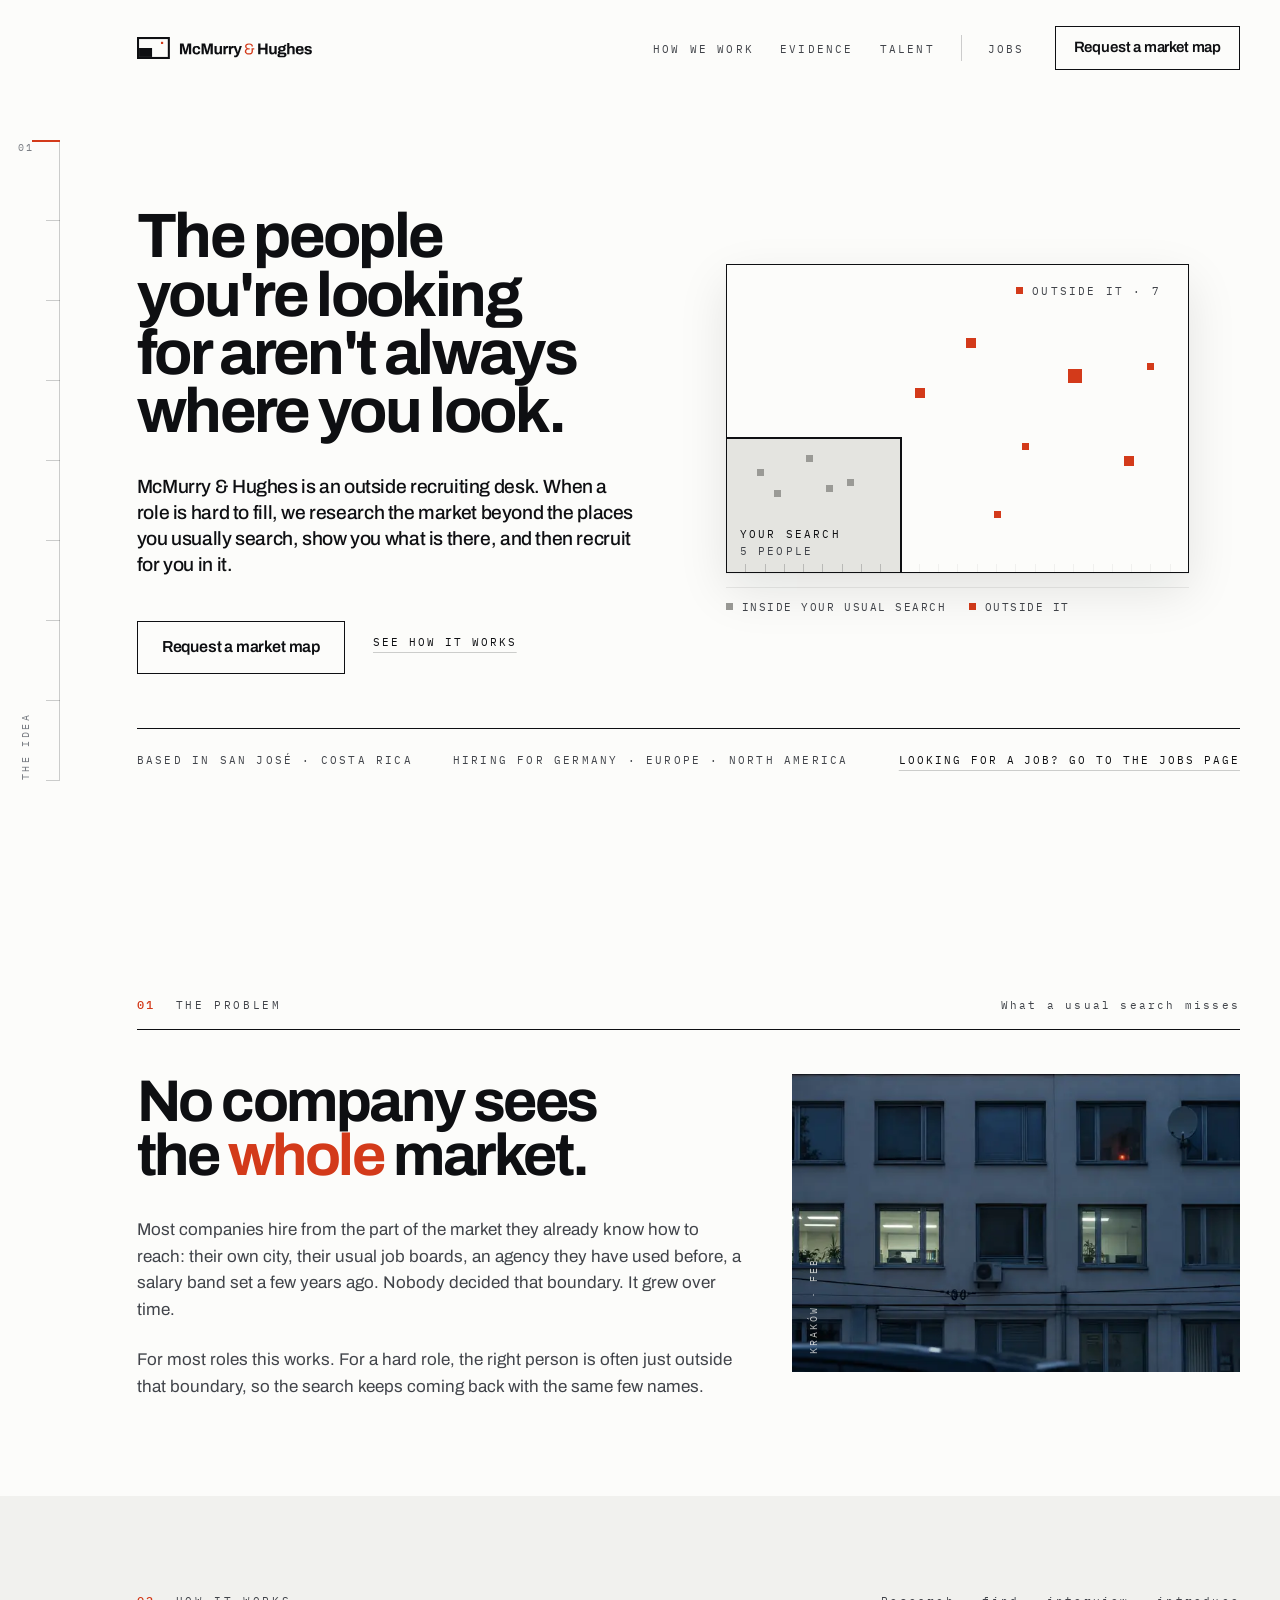
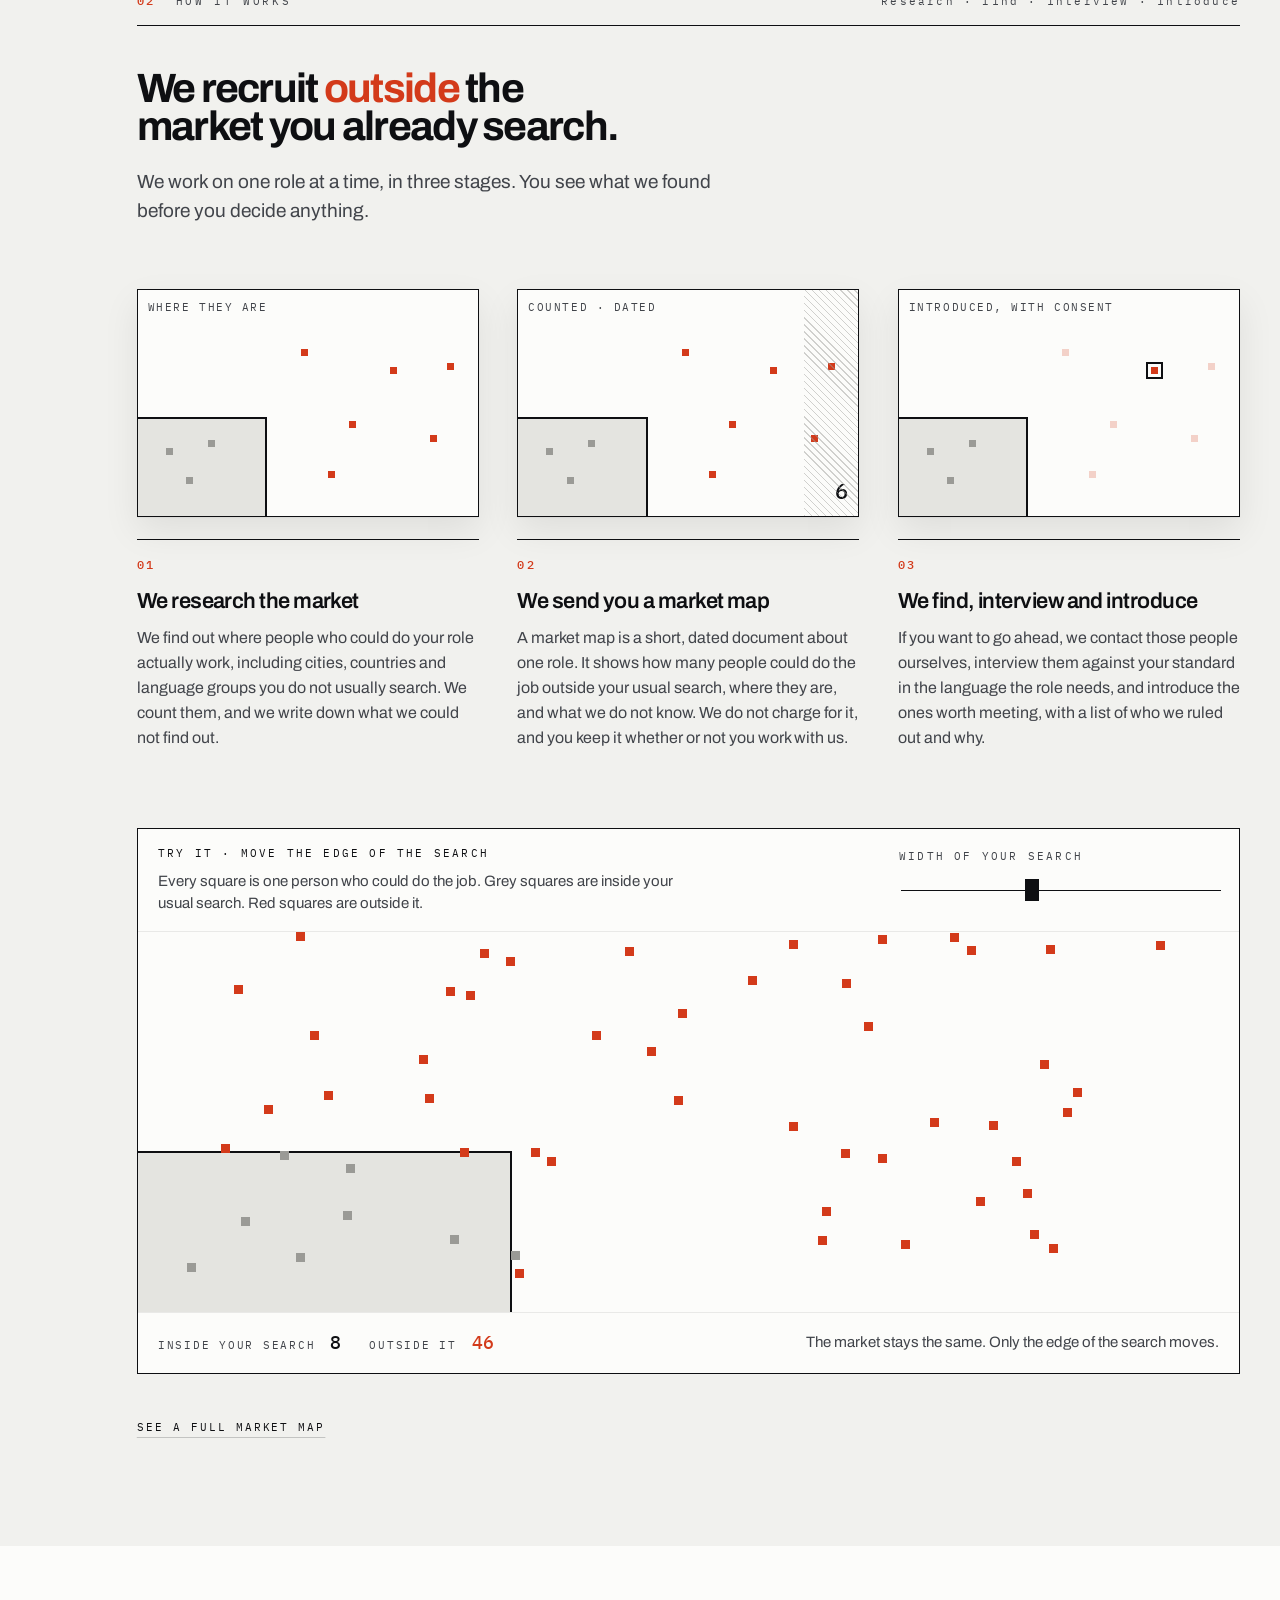
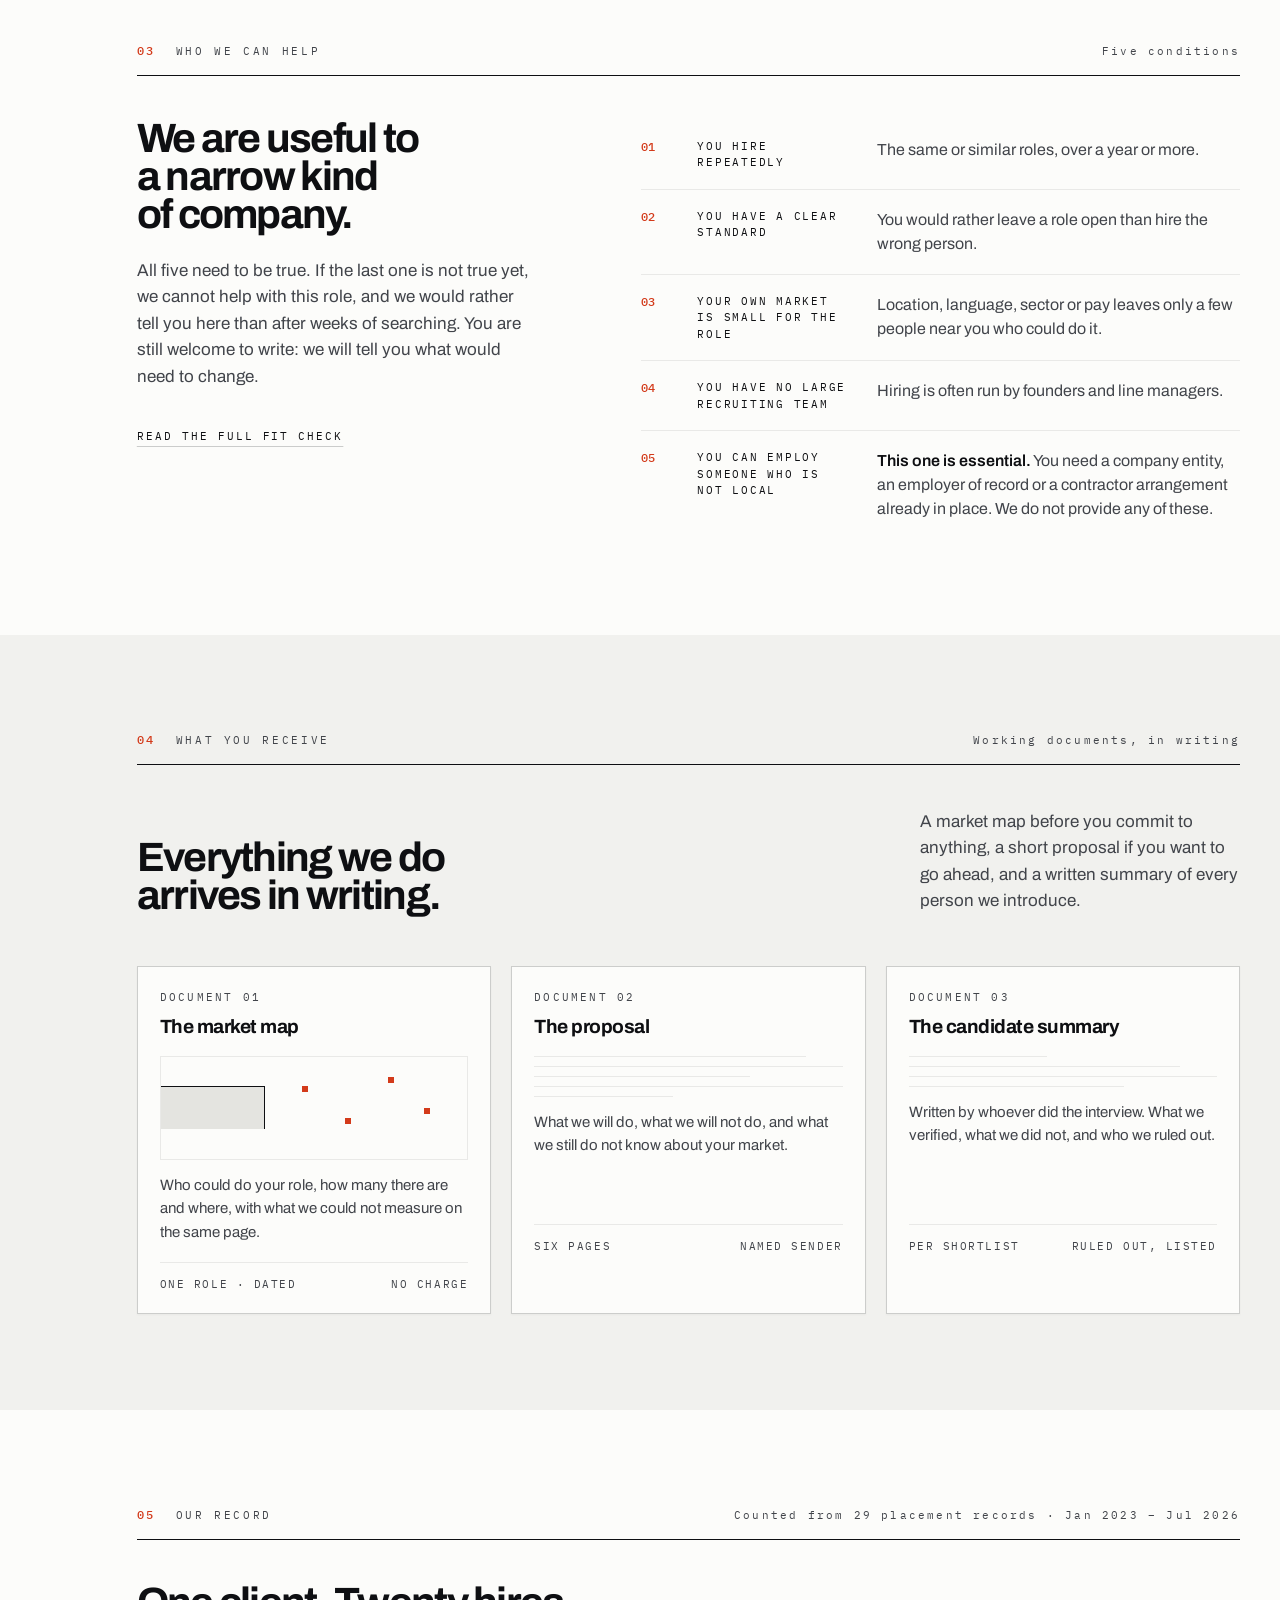
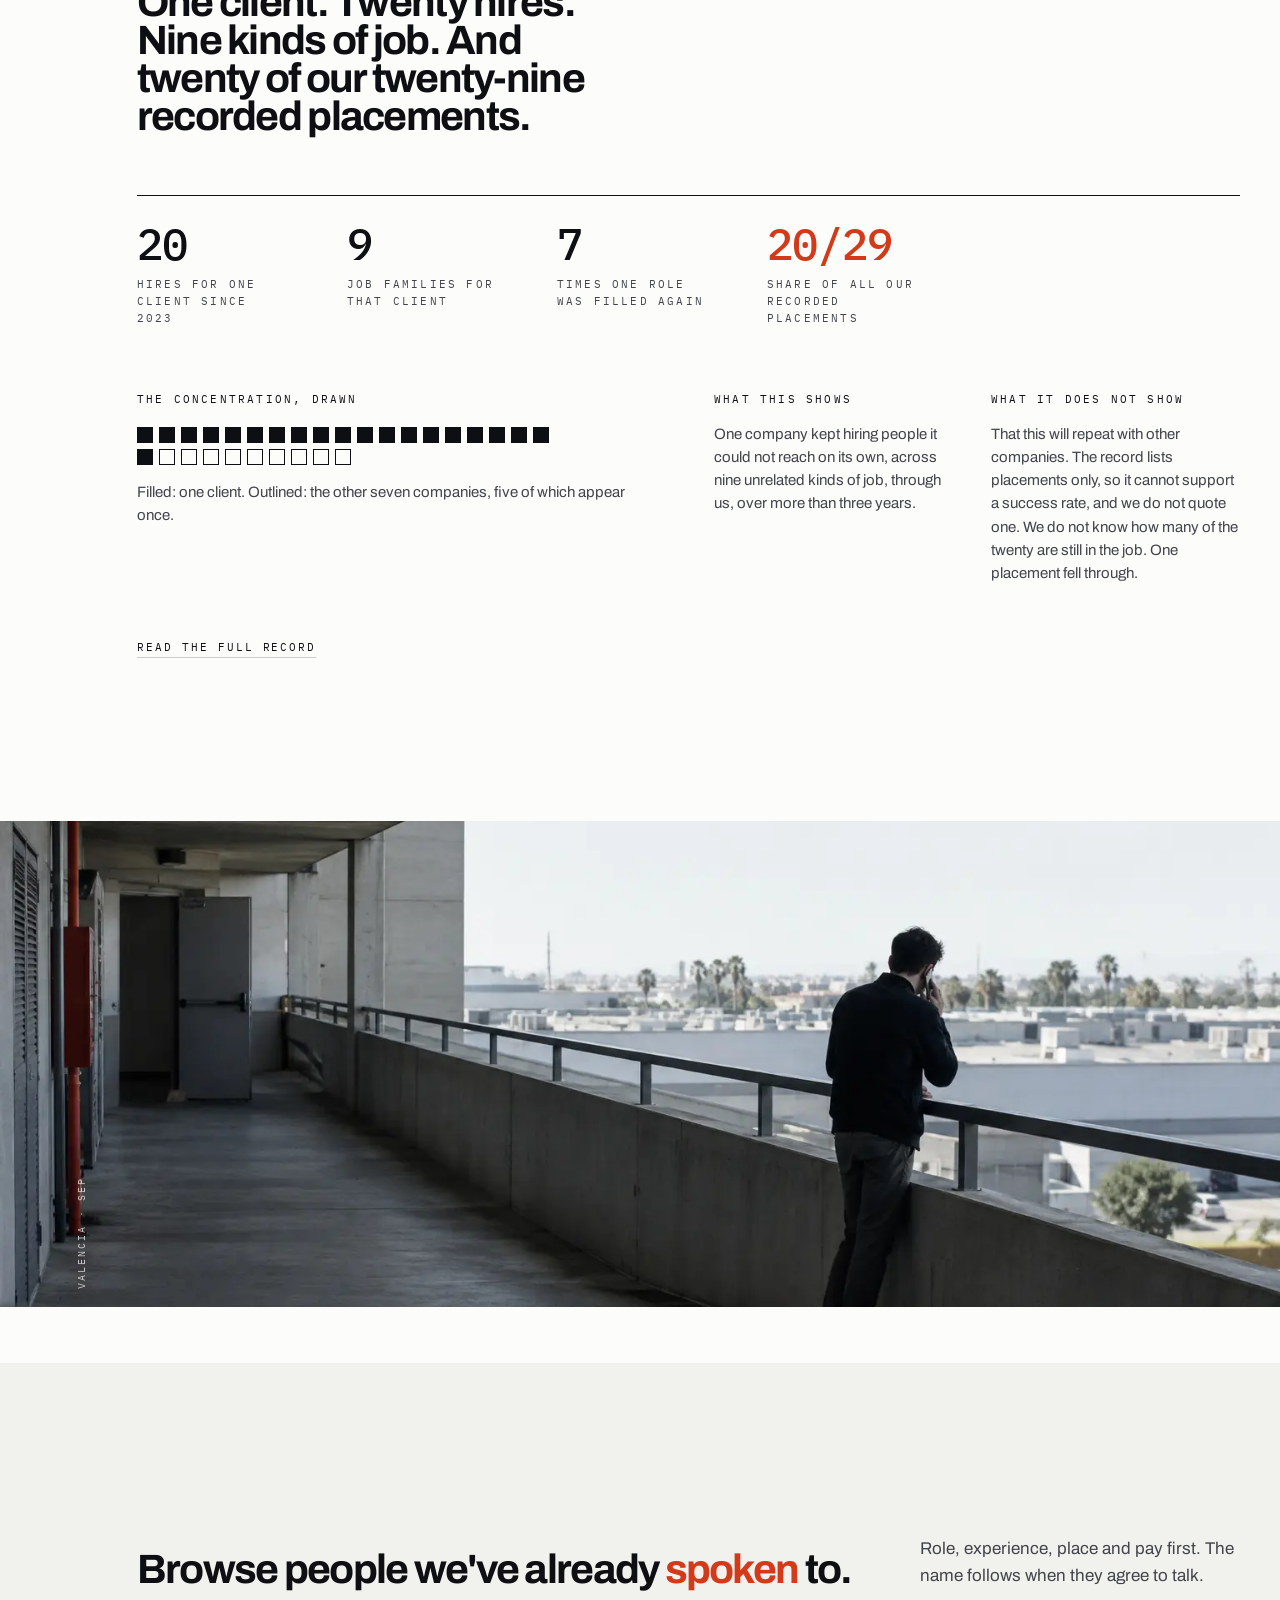
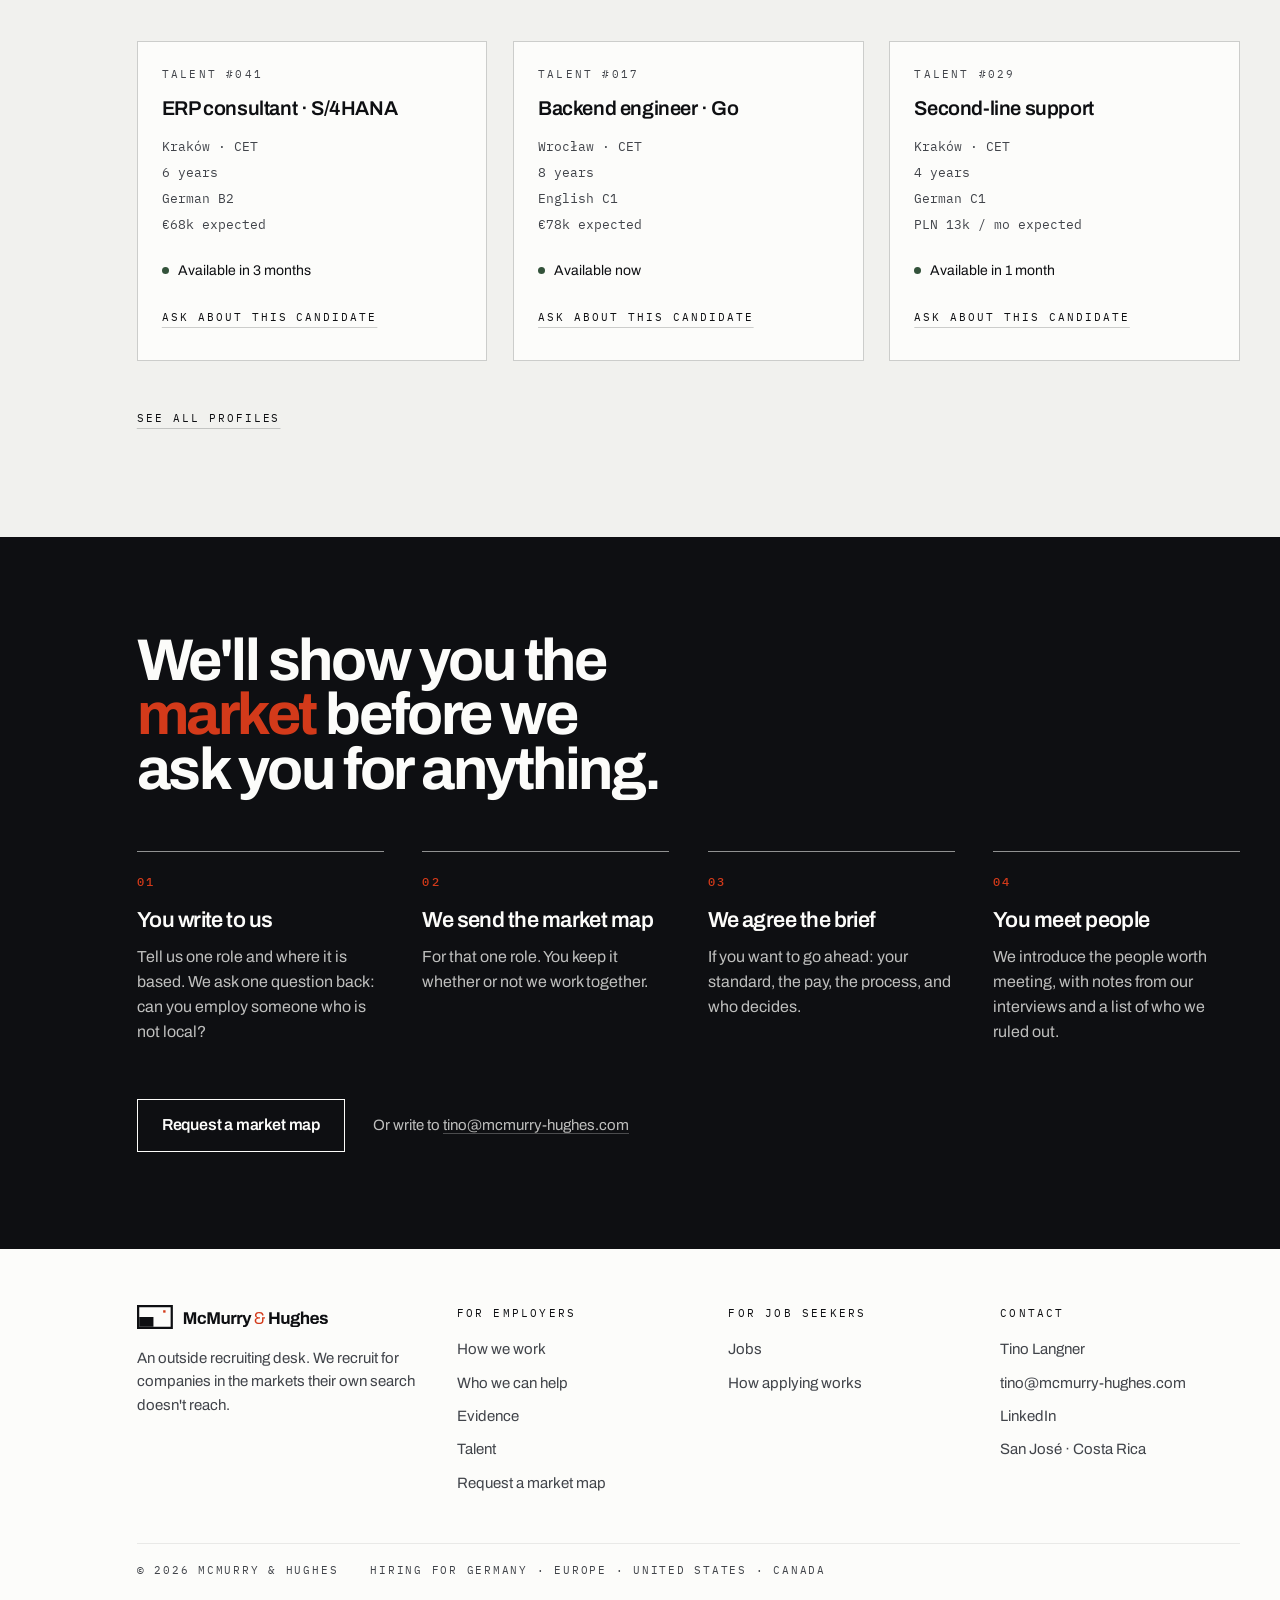
==== commit e803508b: "Site v2: employer journey, honest forms, brand-true motion Journeys - Employers are the primary audi" ====
--- a/index.html
+++ b/index.html
@@ -4,19 +4,19 @@
 <meta charset="utf-8">
 <meta name="viewport" content="width=device-width, initial-scale=1">
 <title>McMurry &amp; Hughes · An outside recruiting desk</title>
-<meta name="description" content="McMurry &amp; Hughes is a recruiting company for firms hiring for roles their own market cannot fill. We research the market for one role, show you who is in it, then find, interview and introduce the people worth meeting. The research is free.">
+<meta name="description" content="McMurry &amp; Hughes is an outside recruiting desk. For a hard-to-fill role, we research the market beyond the places you usually search, send you a dated market map, then find, interview and introduce the people worth meeting.">
 <link rel="canonical" href="https://www.mcmurry-hughes.com/">
 
 <meta property="og:type" content="website">
 <meta property="og:site_name" content="McMurry &amp; Hughes">
 <meta property="og:title" content="McMurry &amp; Hughes · An outside recruiting desk">
-<meta property="og:description" content="A recruiting desk that works outside the market you already search. We show you the market for your role before we ask you for anything.">
+<meta property="og:description" content="An outside recruiting desk. We research the market beyond your usual search and show it to you before we ask you for anything.">
 <meta property="og:url" content="https://www.mcmurry-hughes.com/">
 <meta property="og:image" content="https://www.mcmurry-hughes.com/assets/images/MH_photo_02-1024.jpg">
 <meta property="og:locale" content="en_GB">
 <meta name="twitter:card" content="summary_large_image">
 <meta name="twitter:title" content="McMurry &amp; Hughes · An outside recruiting desk">
-<meta name="twitter:description" content="A recruiting desk that works outside the market you already search.">
+<meta name="twitter:description" content="An outside recruiting desk. We research the market beyond your usual search and show it to you before we ask you for anything.">
 <meta name="twitter:image" content="https://www.mcmurry-hughes.com/assets/images/MH_photo_02-1024.jpg">
 <meta name="theme-color" content="#FCFCFA">
 
@@ -26,6 +26,7 @@
 
 <link rel="preload" href="assets/fonts/Archivo-Bold.woff2" as="font" type="font/woff2" crossorigin>
 <link rel="preload" href="assets/fonts/Archivo-Regular.woff2" as="font" type="font/woff2" crossorigin>
+<link rel="preload" href="assets/icons/MH_lockup_horizontal.svg" as="image" type="image/svg+xml">
 <link rel="preload" href="assets/fonts/IBM_Plex_Mono_400_normal.woff2" as="font" type="font/woff2" crossorigin>
 <script>document.documentElement.classList.add('js')</script>
 <link rel="stylesheet" href="css/main.css">
@@ -41,6 +42,7 @@
   "description": "A recruiting company for firms hiring for roles their own market cannot fill. McMurry & Hughes researches the market outside the one a client already searches, shows them who is in it, then finds, interviews and introduces the strongest people.",
   "url": "https://www.mcmurry-hughes.com/",
   "email": "tino@mcmurry-hughes.com",
+  "sameAs": ["https://www.linkedin.com/company/mcmurry-&-hughes/"],
   "address": { "@type": "PostalAddress", "addressLocality": "San José", "addressCountry": "CR" },
   "areaServed": [
     { "@type": "Country", "name": "Germany" },
@@ -61,514 +63,372 @@
 <header class="nav">
   <div class="wrap nav__in">
     <a class="mark" href="index.html" aria-label="McMurry &amp; Hughes, home">
-      <svg class="mark__sym" viewBox="0 0 24 16" width="34" height="23" aria-hidden="true" focusable="false">
-        <rect class="fr" x=".75" y=".75" width="22.5" height="14.5" stroke-width="1.5"/>
-        <rect class="bk" x="1.5" y="8" width="9.5" height="6.5"/>
-        <rect class="pt" x="17.5" y="3.5" width="1.6" height="1.6"/>
-      </svg>
-      <span class="mark__wd mark__wd--hide">McMurry <span class="amp">&amp;</span> Hughes</span>
+      <img class="mark__lockup" src="assets/icons/MH_lockup_horizontal.svg" width="176" height="22" alt="">
     </a>
     <nav class="nav__panel" id="nav-panel" aria-label="Primary">
       <ul class="nav__links">
+        <li class="nav__group" aria-hidden="true">For employers</li>
         <li><a class="nav__link" href="how-we-work.html">How we work</a></li>
         <li><a class="nav__link" href="evidence.html">Evidence</a></li>
         <li><a class="nav__link" href="talent.html">Talent</a></li>
-        <li><a class="nav__link" href="jobs.html">Jobs</a></li>
-        <li><a class="nav__link" href="contact.html">Contact</a></li>
+        <li class="nav__group" aria-hidden="true">For job seekers</li>
+        <li class="nav__seek"><a class="nav__link" href="jobs.html">Jobs</a></li>
+        <li class="nav__cta"><a class="btn btn--primary btn--s" href="contact.html">Request a market map</a></li>
       </ul>
     </nav>
     <button class="nav__toggle" type="button" aria-expanded="false" aria-controls="nav-panel">Menu</button>
   </div>
 </header>
 
-<!-- ── the rail: where in the argument the reader is ──────────────────── -->
-<nav class="rail" aria-label="Sections of this page">
+<!-- the page rail (search trace): a visual record of where the reader is.
+     Decorative; the headings carry the same structure for assistive tech. -->
+<div class="rail" aria-hidden="true">
   <span class="rail__n">01</span>
   <span class="rail__line"></span>
   <span class="rail__ticks"></span>
   <span class="rail__label"></span>
-</nav>
+</div>
 
 <main id="main">
 
-<!-- ══ 01 · HERO ═══════════════════════════════════════════════════════ -->
+<!-- ══ HERO ════════════════════════════════════════════════════════════ -->
+<!-- Two blocks: the brand line, and one plain sentence that says what the
+     company does. One action. The job seeker's route sits in the hero foot so
+     nobody looking for work has to read the employer pitch to find it. -->
 <section class="section hero" id="idea" data-rail="The idea">
   <div class="wrap">
     <div class="hero__grid">
       <div>
-        <h1 class="say say--xl hero__say" data-lines>The people you're looking for aren't always where you look.</h1>
-        <p class="standfirst hero__sub" data-reveal style="--d:420ms">An outside recruiting desk: we recruit for companies in the markets their own search doesn't reach. We show you that market before asking you for anything.</p>
-        <div class="btnrow hero__act" data-reveal style="--d:560ms">
-          <a class="btn btn--primary" href="#market">See the market</a>
-          <a class="btn" href="talent.html">See who we've spoken to</a>
-        </div>
-      </div>
-
-      <!-- the mark, made physical: a frame, the market being searched inside
-           it, and people beyond the edge of that search -->
-      <div class="window" data-reveal="wipe" style="--d:300ms">
+        <h1 class="say say--xl hero__say">The people you're looking for aren't always where you look.</h1>
+        <p class="standfirst hero__sub">McMurry &amp; Hughes is an outside recruiting desk. When a role is hard to fill, we research the market beyond the places you usually search, show you what is there, and then recruit for you in it.</p>
+        <div class="btnrow hero__act">
+          <a class="btn btn--primary" href="contact.html">Request a market map</a>
+          <a class="act" href="#how">See how it works</a>
+        </div>
+      </div>
+
+      <!-- the market window (graphic/MH_market-window.svg), made live: a frame,
+           the market being searched in its lower left, and people beyond the
+           edge of that search. The frame never moves and nothing ever leaves
+           it; the people in it always do (CSS, transform only, stopped
+           under reduced motion). The grey ones stay inside the search. -->
+      <figure class="window">
         <div class="window__obj" role="img"
-             aria-label="A frame. Inside its lower left corner, a grey block holding five grey squares: the people a company's own search already reaches. Beyond that block, seven vermilion squares: people who could do the job, outside that search.">
-          <div class="window__field"></div>
+             aria-label="A frame with a grey block in its lower left corner holding five grey squares: the people a company's usual search reaches. Outside the grey block, seven red squares: people who could do the job but sit outside that search.">
           <div class="window__searched">
             <span class="window__insiders">
-              <span class="person person--sm" style="left:18%;top:26%;--z:0px"></span>
-              <span class="person person--sm" style="left:46%;top:14%;--z:0px"></span>
-              <span class="person person--sm" style="left:68%;top:38%;--z:0px"></span>
-              <span class="person person--sm" style="left:30%;top:56%;--z:0px"></span>
-              <span class="person person--sm" style="left:58%;top:70%;--z:0px"></span>
+              <span class="person person--sm" style="left:18%;top:22%"></span>
+              <span class="person person--sm" style="left:46%;top:12%"></span>
+              <span class="person person--sm" style="left:70%;top:30%"></span>
+              <span class="person person--sm" style="left:28%;top:38%"></span>
+              <span class="person person--sm" style="left:58%;top:34%"></span>
             </span>
           </div>
           <div class="window__scale"></div>
           <div class="window__frame"></div>
-          <span class="window__searchedlab label">Your search · 5</span>
+          <span class="window__searchedlab label"><b>Your search</b>5 people</span>
           <div class="window__people">
-            <span class="person"          style="left:52%;top:24%;--z:22px"></span>
-            <span class="person person--sm" style="left:64%;top:58%;--z:14px"></span>
-            <span class="person person--lg" style="left:74%;top:34%;--z:38px"></span>
-            <span class="person person--sm" style="left:58%;top:78%;--z:10px"></span>
-            <span class="person"          style="left:86%;top:62%;--z:26px"></span>
-            <span class="person person--sm" style="left:90%;top:18%;--z:18px"></span>
-            <span class="person"          style="left:46%;top:12%;--z:30px"></span>
+            <span class="person" style="left:52%;top:24%"></span>
+            <span class="person person--sm" style="left:64%;top:58%"></span>
+            <span class="person person--lg" style="left:74%;top:34%"></span>
+            <span class="person person--sm" style="left:58%;top:80%"></span>
+            <span class="person" style="left:86%;top:62%"></span>
+            <span class="person person--sm" style="left:91%;top:32%"></span>
+            <span class="person" style="left:41%;top:40%"></span>
           </div>
           <span class="window__beyondlab label label--v" style="right:6%;top:6%">Outside it · 7</span>
-          <span class="window__sweep" aria-hidden="true"></span>
-        </div>
-        <div class="window__cap">
-          <span class="caption">Grey · inside your search</span>
-          <span class="caption v">Vermilion · outside it</span>
-          <span class="caption" style="margin-left:auto">Fig. 01 · illustrative</span>
-        </div>
-      </div>
-    </div>
-
-    <div class="hero__foot" data-reveal data-stagger="110">
-      <span class="label" data-reveal>San José · Costa Rica</span>
-      <span class="label" data-reveal>Germany · Europe · North America</span>
-      <span class="label" data-reveal>Recruiting · one desk · every role</span>
-      <span class="label label--v" data-reveal>Nine job families since 2023</span>
-    </div>
-  </div>
-</section>
-
-<!-- ══ 02 · THE PROBLEM ════════════════════════════════════════════════ -->
+        </div>
+        <figcaption class="window__cap">
+          <span class="caption caption--g">Inside your usual search</span>
+          <span class="caption caption--v">Outside it</span>
+        </figcaption>
+      </figure>
+    </div>
+
+    <div class="hero__foot">
+      <span class="label">Based in San José · Costa Rica</span>
+      <span class="label">Hiring for Germany · Europe · North America</span>
+      <a class="act hero__seek" href="jobs.html">Looking for a job? Go to the jobs page</a>
+    </div>
+  </div>
+</section>
+
+<!-- ══ 01 · THE PROBLEM ════════════════════════════════════════════════ -->
 <section class="section" id="problem" data-rail="The problem">
   <div class="wrap">
     <div class="shead" data-reveal>
-      <span class="shead__n">02</span>
-      <span class="shead__t">What your own search misses</span>
-      <span class="shead__r">The market you hire from is a choice</span>
+      <span class="shead__n">01</span>
+      <span class="shead__t">The problem</span>
+      <span class="shead__r">What a usual search misses</span>
     </div>
 
     <div class="cols cols--lead">
       <div>
-        <h2 class="say say--l" data-lines>No company sees the whole market.</h2>
+        <h2 class="say say--l">No company sees the <span class="hl">whole</span> market.</h2>
         <div class="stack" style="margin-top:34px">
-          <p data-reveal>Every company hires from the part of the market it knows how to reach: its city, its job boards, the agency someone used before, the salary band set two years ago. That boundary was never decided. It accumulated.</p>
-          <p data-reveal style="--d:120ms">For most roles it does not matter. For a hard one it decides the outcome, because the person who could do the job is often just outside it. Moving that boundary is the whole of what we do.</p>
+          <p data-reveal>Most companies hire from the part of the market they already know how to reach: their own city, their usual job boards, an agency they have used before, a salary band set a few years ago. Nobody decided that boundary. It grew over time.</p>
+          <p data-reveal>For most roles this works. For a hard role, the right person is often just outside that boundary, so the search keeps coming back with the same few names.</p>
         </div>
       </div>
       <figure class="plate plate--col" data-reveal="wipe">
         <picture>
           <source type="image/webp" srcset="assets/images/MH_photo_02-640.webp 640w, assets/images/MH_photo_02-1024.webp 1024w, assets/images/MH_photo_02-1536.webp 1536w" sizes="(max-width:1024px) 100vw, 40vw">
           <img src="assets/images/MH_photo_02-1024.jpg" width="1536" height="1024" loading="lazy" decoding="async"
-               alt="A second-floor office seen from the doorway on a grey February afternoon: three desks, two of them occupied, an uncurtained window.">
+               alt="Kraków: the front of an office building seen from across the street, rows of windows, a few of them lit.">
         </picture>
-        <figcaption class="plate__cap">Kraków · Feb 2026</figcaption>
+        <figcaption class="plate__cap">Kraków · Feb</figcaption>
       </figure>
     </div>
-
-    <!-- one control, two fields: the reader moves the boundary themselves -->
-    <div class="compare" data-compare style="margin-top:clamp(40px,6vw,80px)" data-reveal>
+  </div>
+</section>
+
+<!-- ══ 02 · HOW IT WORKS ═══════════════════════════════════════════════ -->
+<section class="section section--bone" id="how" data-rail="How it works">
+  <div class="wrap">
+    <div class="shead" data-reveal>
+      <span class="shead__n">02</span>
+      <span class="shead__t">How it works</span>
+      <span class="shead__r">Research · find · interview · introduce</span>
+    </div>
+
+    <h2 class="say say--m" style="max-width:22ch">We recruit <span class="hl">outside</span> the market you already search.</h2>
+    <p class="lede" style="margin-top:22px" data-reveal>We work on one role at a time, in three stages. You see what we found before you decide anything.</p>
+
+    <ol class="steps" style="margin-top:clamp(40px,5vw,64px)">
+      <li class="step step--fig" data-reveal>
+        <div class="mini mini--research" aria-hidden="true"><div class="mini__obj"><span class="mini__field"><i class="mini__g" style="left:22%;top:30%"></i><i class="mini__g" style="left:55%;top:22%"></i><i class="mini__g" style="left:38%;top:60%"></i></span><i class="mini__p" style="left:48%;top:26%"></i><i class="mini__p" style="left:62%;top:58%"></i><i class="mini__p" style="left:74%;top:34%"></i><i class="mini__p" style="left:86%;top:64%"></i><i class="mini__p" style="left:91%;top:32%"></i><i class="mini__p" style="left:56%;top:80%"></i><span class="mini__tag">Where they are</span></div></div>
+        <span class="step__n">01</span>
+        <h3 class="step__h">We research the market</h3>
+        <p>We find out where people who could do your role actually work, including cities, countries and language groups you do not usually search. We count them, and we write down what we could not find out.</p>
+      </li>
+      <li class="step step--fig" data-reveal>
+        <div class="mini mini--map" aria-hidden="true"><div class="mini__obj"><span class="mini__field"><i class="mini__g" style="left:22%;top:30%"></i><i class="mini__g" style="left:55%;top:22%"></i><i class="mini__g" style="left:38%;top:60%"></i></span><i class="mini__p" style="left:48%;top:26%"></i><i class="mini__p" style="left:62%;top:58%"></i><i class="mini__p" style="left:74%;top:34%"></i><i class="mini__p" style="left:86%;top:64%"></i><i class="mini__p" style="left:91%;top:32%"></i><i class="mini__p" style="left:56%;top:80%"></i><span class="mini__tag">Counted · dated</span><span class="mini__n">6</span></div></div>
+        <span class="step__n">02</span>
+        <h3 class="step__h">We send you a market map</h3>
+        <p>A market map is a short, dated document about one role. It shows how many people could do the job outside your usual search, where they are, and what we do not know. We do not charge for it, and you keep it whether or not you work with us.</p>
+      </li>
+      <li class="step step--fig" data-reveal>
+        <div class="mini mini--intro" aria-hidden="true"><div class="mini__obj"><span class="mini__field"><i class="mini__g" style="left:22%;top:30%"></i><i class="mini__g" style="left:55%;top:22%"></i><i class="mini__g" style="left:38%;top:60%"></i></span><i class="mini__p" style="left:48%;top:26%"></i><i class="mini__p" style="left:62%;top:58%"></i><i class="mini__p" style="left:74%;top:34%"></i><i class="mini__p" style="left:86%;top:64%"></i><i class="mini__p" style="left:91%;top:32%"></i><i class="mini__p" style="left:56%;top:80%"></i><span class="mini__tag">Introduced, with consent</span></div></div>
+        <span class="step__n">03</span>
+        <h3 class="step__h">We find, interview and introduce</h3>
+        <p>If you want to go ahead, we contact those people ourselves, interview them against your standard in the language the role needs, and introduce the ones worth meeting, with a list of who we ruled out and why.</p>
+      </li>
+    </ol>
+
+    <!-- THE DEMONSTRATION: one control, one field. The boundary widens once
+         when the section is reached (the brand's one motion), then the reader
+         moves it themselves. Nothing is added or removed: only the edge of
+         the search moves, and the people it reaches turn grey. -->
+    <div class="compare" data-compare style="margin-top:clamp(48px,6vw,88px)" data-reveal>
       <div class="compare__head">
-        <span class="label label--ink">Move the boundary of your search</span>
-        <label class="label" for="boundary" style="margin-left:auto">Search width</label>
-        <input class="slider" id="boundary" type="range" min="8" max="72" value="26" step="1"
-               aria-label="Width of the market being searched">
-      </div>
-      <div class="compare__plot">
+        <div>
+          <span class="label label--ink">Try it · move the edge of the search</span>
+          <p class="compare__say">Every square is one person who could do the job. Grey squares are inside your usual search. Red squares are outside it.</p>
+        </div>
+        <div class="compare__ctl">
+          <label class="label" for="boundary">Width of your search</label>
+          <input class="slider" id="boundary" type="range" min="8" max="72" value="14" step="1">
+        </div>
+      </div>
+      <div class="compare__plot" aria-hidden="true">
         <div class="compare__searched"></div>
       </div>
       <div class="compare__foot">
-        <span class="label">Inside the market you search <b class="mono" data-in style="color:var(--ink);font-size:15px">0</b></span>
-        <span class="label label--v">Outside it <b class="mono v" data-out style="font-size:15px">0</b></span>
-        <span class="flag" style="margin-left:auto">Illustrative · 54 people, same market, one boundary moved</span>
-      </div>
-    </div>
-  </div>
-</section>
-
-<!-- ══ 03 · THE MARKET ═════════════════════════════════════════════════ -->
-<section class="section section--bone" id="market" data-rail="The market">
+        <span class="compare__n">Inside your search <b class="mono" data-in>0</b></span>
+        <span class="compare__n compare__n--v">Outside it <b class="mono" data-out>0</b></span>
+        <span class="compare__note small">The market stays the same. Only the edge of the search moves.</span>
+      </div>
+    </div>
+
+    <div class="btnrow" style="margin-top:32px">
+      <a class="act" href="evidence.html">See a full market map</a>
+    </div>
+  </div>
+</section>
+
+<!-- ══ 03 · WHO WE HELP ════════════════════════════════════════════════ -->
+<section class="section" id="fit" data-rail="Who we help">
   <div class="wrap">
     <div class="shead" data-reveal>
       <span class="shead__n">03</span>
-      <span class="shead__t">The market map</span>
-      <span class="shead__r">One role, counted and dated · free · yours either way</span>
-    </div>
-
-    <div class="cols cols--aside" style="align-items:end;margin-bottom:44px">
-      <h2 class="say say--l" data-lines>What exists outside your search?</h2>
-      <p data-reveal>For one role, we count the people who could do it in the markets outside the one you normally recruit from: the ones that can still work your hours. You get that count, and everything we could not measure, before you commit to anything. It is free, and it sometimes says you don't need us.</p>
-    </div>
-
-    <div class="map" data-map data-reveal>
-      <div class="map__head">
-        <span class="label label--ink">Market map · one role · ERP consultant, S/4HANA</span>
-        <span class="label">Grey · inside their search &nbsp;&nbsp; <span class="v">Vermilion · outside it</span></span>
-        <div class="map__filters" role="group" aria-label="Filter the market">
-          <button class="filter" type="button" data-filter="all" aria-pressed="true">All</button>
-          <button class="filter" type="button" data-filter="c1" aria-pressed="false">German C1</button>
-          <button class="filter" type="button" data-filter="b1" aria-pressed="false">German B1</button>
-          <button class="filter" type="button" data-filter="y5" aria-pressed="false">5+ years</button>
-          <button class="filter" type="button" data-filter="y10" aria-pressed="false">10+ years</button>
-        </div>
-      </div>
-      <div class="map__plotwrap">
-        <div class="map__plot">
-          <div class="map__searched">
-            <span class="map__searchedlab label"><b>Stuttgart</b>The market this company searches</span>
-          </div>
-          <span class="map__axis map__axis--x">Further from that market</span>
-          <span class="map__axis map__axis--y">More experience</span>
-          <div class="map__read" id="map-read-home" role="status" aria-live="polite"></div>
-        </div>
-      </div>
-      <div class="map__foot">
-        <span class="label map__hint">Scroll sideways for the rest of the market</span>
-        <span class="map__count" data-count>67</span>
-        <span class="label">People who could do this role, outside their search</span>
-        <span class="label">Found by reviewing 612 profiles</span>
-        <span class="label label--v">None of them contacted · availability not measured</span>
-        <span class="flag" style="margin-left:auto">Illustrative map</span>
-      </div>
-    </div>
-
-    <div class="btnrow" style="margin-top:32px">
-      <a class="btn btn--primary" href="contact.html">Request a market map</a>
-      <a class="btn" href="evidence.html">See a full map</a>
-    </div>
-  </div>
-</section>
-
-<!-- ══ 04 · THE DESK ═══════════════════════════════════════════════════ -->
-<section class="section" id="desk" data-rail="The desk">
+      <span class="shead__t">Who we can help</span>
+      <span class="shead__r">Five conditions</span>
+    </div>
+
+    <div class="split">
+      <div class="split__side">
+        <h2 class="say say--m">We are useful to a narrow kind of company.</h2>
+        <p class="split__note" data-reveal>All five need to be true. If the last one is not true yet, we cannot help with this role, and we would rather tell you here than after weeks of searching. You are still welcome to write: we will tell you what would need to change.</p>
+        <a class="act" href="how-we-work.html#fit">Read the full fit check</a>
+      </div>
+      <table class="ledger ledger--num" data-reveal>
+        <caption class="vh">The five conditions</caption>
+        <tbody>
+          <tr><td class="n">01</td><td class="t">You hire repeatedly</td><td>The same or similar roles, over a year or more.</td></tr>
+          <tr><td class="n">02</td><td class="t">You have a clear standard</td><td>You would rather leave a role open than hire the wrong person.</td></tr>
+          <tr><td class="n">03</td><td class="t">Your own market is small for the role</td><td>Location, language, sector or pay leaves only a few people near you who could do it.</td></tr>
+          <tr><td class="n">04</td><td class="t">You have no large recruiting team</td><td>Hiring is often run by founders and line managers.</td></tr>
+          <tr><td class="n">05</td><td class="t">You can employ someone who is not local</td><td><b>This one is essential.</b> You need a company entity, an employer of record or a contractor arrangement already in place. We do not provide any of these.</td></tr>
+        </tbody>
+      </table>
+    </div>
+  </div>
+</section>
+
+<!-- ══ 04 · WHAT YOU RECEIVE ══════════════════════════════════════════ -->
+<!-- The three working documents a client receives. -->
+<section class="section section--bone" id="documents" data-rail="What you receive">
   <div class="wrap">
     <div class="shead" data-reveal>
       <span class="shead__n">04</span>
-      <span class="shead__t">What we actually do</span>
-      <span class="shead__r">Research · find · interview · introduce</span>
-    </div>
-
-    <h2 class="say say--m" style="max-width:22ch" data-lines>We recruit outside the market you already search.</h2>
-    <p class="lede" style="margin-top:24px" data-reveal>A recruiter paid per role in one city cannot afford to build a presence in another. We are set up the other way round: standing outside our clients' markets is a condition of how we operate, not extra effort we promise.</p>
-
-    <div class="steps" style="margin-top:clamp(40px,5vw,72px)" data-stagger="120">
-      <div class="step" data-reveal>
-        <span class="step__n">01</span>
-        <h3 class="step__h">Research</h3>
-        <p>We find out where the people who could do your role actually are, and count them. You see that map before you commit to anything, and it states what we could not measure.</p>
-      </div>
-      <div class="step" data-reveal>
-        <span class="step__n">02</span>
-        <h3 class="step__h">Find and approach</h3>
-        <p>We contact those people ourselves. Not a bought list and not applicants: people located for this role, in markets a local agency cannot afford to work.</p>
-      </div>
-      <div class="step" data-reveal>
-        <span class="step__n">03</span>
-        <h3 class="step__h">Interview and introduce</h3>
-        <p>We interview them against your standard, in the language the role needs, and introduce the ones who clear it, with the list of who we ruled out and why.</p>
-      </div>
-    </div>
-
-    <!-- the documents a client actually receives -->
-    <div class="sheets" style="margin-top:clamp(48px,6vw,96px)" data-stagger="120">
-      <article class="sheet" data-reveal>
+      <span class="shead__t">What you receive</span>
+      <span class="shead__r">Working documents, in writing</span>
+    </div>
+    <div class="cols cols--aside docs__head">
+      <h2 class="say say--m" style="max-width:20ch">Everything we do arrives in writing.</h2>
+      <p data-reveal>A market map before you commit to anything, a short proposal if you want to go ahead, and a written summary of every person we introduce.</p>
+    </div>
+    <div class="sheets" data-reveal>
+      <article class="sheet">
         <span class="label">Document 01</span>
         <h3 class="hd--s" style="margin-top:10px">The market map</h3>
         <div class="sheet__body">
-          <div class="sheet__mini">
+          <div class="sheet__mini" aria-hidden="true">
             <span class="field"></span>
-            <span class="person" style="left:48%;top:30%"></span>
-            <span class="person" style="left:62%;top:62%"></span>
-            <span class="person" style="left:76%;top:22%"></span>
-            <span class="person" style="left:88%;top:52%"></span>
+            <span class="person" style="left:46%;top:28%"></span><span class="person" style="left:60%;top:60%"></span>
+            <span class="person" style="left:74%;top:20%"></span><span class="person" style="left:86%;top:50%"></span>
           </div>
-          <p class="small" style="margin-top:14px">Who could do your role, where they are, and how many. Free, and yours whether or not we work together.</p>
-        </div>
-        <div class="sheet__foot">
-          <span class="caption">Counted · 12 Mar 2026</span>
-          <span class="caption v">Free</span>
-        </div>
+          <p class="small" style="margin-top:14px">Who could do your role, how many there are and where, with what we could not measure on the same page.</p>
+        </div>
+        <div class="sheet__foot"><span class="caption">One role · dated</span><span class="caption">No charge</span></div>
       </article>
-
-      <article class="sheet" data-reveal>
+      <article class="sheet">
         <span class="label">Document 02</span>
         <h3 class="hd--s" style="margin-top:10px">The proposal</h3>
         <div class="sheet__body">
-          <div class="sheet__ln sheet__ln--w88"></div>
-          <div class="sheet__ln"></div>
-          <div class="sheet__ln sheet__ln--w70"></div>
-          <div class="sheet__ln"></div>
-          <div class="sheet__ln sheet__ln--w45"></div>
-          <p class="small" style="margin-top:14px">Six pages. What we will do, what we will not do, and what we still do not know about your market.</p>
-        </div>
-        <div class="sheet__foot">
-          <span class="caption">Six pages</span>
-          <span class="caption">Named sender</span>
-        </div>
+          <div aria-hidden="true">
+            <div class="sheet__ln sheet__ln--w88"></div><div class="sheet__ln"></div>
+            <div class="sheet__ln sheet__ln--w70"></div><div class="sheet__ln"></div>
+            <div class="sheet__ln sheet__ln--w45"></div>
+          </div>
+          <p class="small" style="margin-top:14px">What we will do, what we will not do, and what we still do not know about your market.</p>
+        </div>
+        <div class="sheet__foot"><span class="caption">Six pages</span><span class="caption">Named sender</span></div>
       </article>
-
-      <article class="sheet" data-reveal>
+      <article class="sheet">
         <span class="label">Document 03</span>
         <h3 class="hd--s" style="margin-top:10px">The candidate summary</h3>
         <div class="sheet__body">
-          <div class="sheet__ln sheet__ln--w45"></div>
-          <div class="sheet__ln sheet__ln--w88"></div>
-          <div class="sheet__ln"></div>
-          <div class="sheet__ln sheet__ln--w70"></div>
-          <p class="small" style="margin-top:14px">Written by whoever did the interview, not a forwarded CV. What we know, what we don't, and who we ruled out.</p>
-        </div>
-        <div class="sheet__foot">
-          <span class="caption">Per shortlist</span>
-          <span class="caption v">Ruled out, listed</span>
-        </div>
+          <div aria-hidden="true">
+            <div class="sheet__ln sheet__ln--w45"></div><div class="sheet__ln sheet__ln--w88"></div>
+            <div class="sheet__ln"></div><div class="sheet__ln sheet__ln--w70"></div>
+          </div>
+          <p class="small" style="margin-top:14px">Written by whoever did the interview. What we verified, what we did not, and who we ruled out.</p>
+        </div>
+        <div class="sheet__foot"><span class="caption">Per shortlist</span><span class="caption">Ruled out, listed</span></div>
       </article>
     </div>
-
-    <div class="btnrow" style="margin-top:40px">
-      <a class="btn" href="how-we-work.html">How we work, in full</a>
-    </div>
-  </div>
-</section>
-
-<!-- ══ 05 · THE PROOF ══════════════════════════════════════════════════ -->
-<section class="section section--bone" id="proof" data-rail="The proof">
+  </div>
+</section>
+
+<!-- ══ 05 · THE RECORD ═════════════════════════════════════════════════ -->
+<!-- Counted facts from the placement record. The concentration is printed in
+     the same visual field as the headline number, at the same size. -->
+<section class="section" id="record" data-rail="The record">
   <div class="wrap">
     <div class="shead" data-reveal>
       <span class="shead__n">05</span>
-      <span class="shead__t">The record</span>
-      <span class="shead__r">Counted from our own 29 placement records · Jan 2023 – Jul 2026</span>
-    </div>
-
-    <h2 class="say say--m" style="max-width:24ch" data-lines>One client. Twenty hires. Nine kinds of job. And twenty of our twenty-nine recorded placements.</h2>
-
-    <div class="figs" style="margin-top:clamp(36px,4.6vw,64px);padding-top:26px;border-top:1px solid var(--ink)" data-stagger="90">
-      <div data-reveal><div class="fig__n">20</div><span class="label fig__l">Hires for one client since 2023</span></div>
-      <div data-reveal><div class="fig__n">9</div><span class="label fig__l">Job families</span></div>
-      <div data-reveal><div class="fig__n">7</div><span class="label fig__l">Times one role was refilled</span></div>
-      <div data-reveal><div class="fig__n v">20/29</div><span class="label fig__l">Of everything we have recorded</span></div>
+      <span class="shead__t">Our record</span>
+      <span class="shead__r">Counted from 29 placement records · Jan 2023 – Jul 2026</span>
+    </div>
+
+    <h2 class="say say--m" style="max-width:24ch">One client. Twenty hires. Nine kinds of job. And twenty of our twenty-nine recorded placements.</h2>
+
+    <div class="figs" style="margin-top:clamp(36px,4.6vw,64px)">
+      <div><div class="fig__n">20</div><span class="label fig__l">Hires for one client since 2023</span></div>
+      <div><div class="fig__n">9</div><span class="label fig__l">Job families for that client</span></div>
+      <div><div class="fig__n">7</div><span class="label fig__l">Times one role was filled again</span></div>
+      <div><div class="fig__n hl">20/29</div><span class="label fig__l">Share of all our recorded placements</span></div>
     </div>
 
     <div class="cols cols--2" style="margin-top:clamp(40px,5vw,72px)">
       <div data-reveal>
         <span class="label label--ink">The concentration, drawn</span>
         <div class="tally" style="margin-top:18px" role="img"
-             aria-label="Twenty-nine squares. Twenty are filled: one client. Nine are outlined: seven other companies, five of which appear once.">
+             aria-label="Twenty-nine squares, one per placement. Twenty are filled: one client. Nine are outlined: seven other companies, five of which appear once.">
           <i data-one="true"></i><i data-one="true"></i><i data-one="true"></i><i data-one="true"></i><i data-one="true"></i>
           <i data-one="true"></i><i data-one="true"></i><i data-one="true"></i><i data-one="true"></i><i data-one="true"></i>
           <i data-one="true"></i><i data-one="true"></i><i data-one="true"></i><i data-one="true"></i><i data-one="true"></i>
           <i data-one="true"></i><i data-one="true"></i><i data-one="true"></i><i data-one="true"></i><i data-one="true"></i>
           <i></i><i></i><i></i><i></i><i></i><i></i><i></i><i></i><i></i>
         </div>
-        <p class="small" style="margin-top:16px">Filled: one client. Outlined: the other seven companies, five of which appear exactly once.</p>
+        <p class="small" style="margin-top:16px">Filled: one client. Outlined: the other seven companies, five of which appear once.</p>
       </div>
       <div class="cols cols--2" style="gap:28px">
         <div data-reveal>
-          <span class="label label--ink">What this proves</span>
-          <p class="small" style="margin-top:14px">One company, over three years, repeatedly chose to hire people it could not reach on its own, across nine unrelated functions, through the same desk. Breadth of function and persistence over time are the two things hardest to manufacture.</p>
-        </div>
-        <div data-reveal style="--d:120ms">
-          <span class="label label--v">What it doesn't</span>
-          <p class="small" style="margin-top:14px">That it repeats. The table records wins only, so nothing here supports a conversion, fill or win rate, and we will not quote one. We hold no verified figure for placement value. One record is a fall-off.</p>
+          <span class="label label--ink">What this shows</span>
+          <p class="small" style="margin-top:14px">One company kept hiring people it could not reach on its own, across nine unrelated kinds of job, through us, over more than three years.</p>
+        </div>
+        <div data-reveal>
+          <span class="label label--ink">What it does not show</span>
+          <p class="small" style="margin-top:14px">That this will repeat with other companies. The record lists placements only, so it cannot support a success rate, and we do not quote one. We do not know how many of the twenty are still in the job. One placement fell through.</p>
         </div>
       </div>
     </div>
 
     <div class="btnrow" style="margin-top:40px">
-      <a class="btn" href="evidence.html">Read the record</a>
-    </div>
-  </div>
-</section>
-
-<!-- ══ 06 · THE PEOPLE ═════════════════════════════════════════════════ -->
-<section class="section section--tight" id="people" data-rail="The people">
-  <figure class="plate plate--bleed" data-reveal="wipe">
+      <a class="act" href="evidence.html#record">Read the full record</a>
+    </div>
+  </div>
+</section>
+
+<!-- ══ 05 · THE PEOPLE ═════════════════════════════════════════════════ -->
+<section class="section section--tight" id="people" data-rail="Outside the search">
+  <figure class="plate plate--half" data-reveal="wipe">
     <picture>
       <source type="image/webp" srcset="assets/images/MH_photo_07-640.webp 640w, assets/images/MH_photo_07-1024.webp 1024w, assets/images/MH_photo_07-1536.webp 1536w" sizes="100vw">
-      <img src="assets/images/MH_photo_07-1024.jpg" width="1536" height="1024" loading="lazy" decoding="async" data-parallax="48"
-           alt="A covered walkway at the edge of a city, someone crossing it with their back to the camera.">
+      <img src="assets/images/MH_photo_07-1024.jpg" width="1536" height="1024" loading="lazy" decoding="async"
+           alt="Valencia: someone standing at the railing of a covered walkway, looking out over the city.">
     </picture>
-    <span class="scrim"></span>
-    <div class="plate__type">
-      <h2 class="say say--m">Someone who already looked where you haven't.</h2>
-      <p style="margin-top:20px;max-width:46ch">The people we find did not apply to anything. They were doing the job well somewhere else, while a company searched the place it always searches. Reaching them is the work.</p>
-    </div>
-    <figcaption class="plate__cap">Valencia · Mar 2026</figcaption>
+    <figcaption class="plate__cap">Valencia · Sep</figcaption>
   </figure>
 </section>
 
-<!-- ══ 07 · TALENT ═════════════════════════════════════════════════════ -->
-<section class="section" id="talent" data-rail="Talent" data-talent data-limit="3">
-  <div class="wrap">
-    <div class="shead" data-reveal>
-      <span class="shead__n">07</span>
-      <span class="shead__t">Talent</span>
-      <span class="shead__r">For companies hiring · anonymous until the person agrees to meet</span>
-    </div>
-
-    <div class="cols cols--aside" style="align-items:end;margin-bottom:40px">
-      <h2 class="say say--m" data-lines>Browse people we've already spoken to.</h2>
-      <p data-reveal>People we have already interviewed, shown without anything that identifies them. It is not a database and not a marketplace. If one of them fits your role, you ask us and we ask them.</p>
-    </div>
-
-    <div class="talent" data-talent-grid data-stagger="110"></div>
-
+<!-- ══ 06 · THE PEOPLE ═════════════════════════════════════════════════ -->
+<!-- After the photograph, who the people outside the search are and how an
+     employer meets them. Three profiles from js/talent.js, in the same cards
+     the talent page uses. -->
+<section class="section section--bone" id="talent" data-rail="The people" data-talent data-limit="3">
+  <div class="wrap">
+    <div class="shead" data-reveal>
+      <span class="shead__n">06</span>
+      <span class="shead__t">The people</span>
+      <span class="shead__r">For employers · names follow with consent</span>
+    </div>
+    <div class="cols cols--aside talent__head">
+      <h2 class="say say--m">Browse people we've already <span class="hl">spoken</span> to.</h2>
+      <p data-reveal>Role, experience, place and pay first. The name follows when they agree to talk.</p>
+    </div>
+    <div class="talent" data-talent-grid></div>
     <div class="btnrow" style="margin-top:36px">
-      <a class="btn btn--primary" href="talent.html">See the profiles</a>
-      <span class="flag">Illustrative profiles</span>
-    </div>
-  </div>
-</section>
-
-<!-- ══ 08 · JOBS ═══════════════════════════════════════════════════════ -->
-<section class="section section--bone" id="jobs" data-rail="Jobs" data-jobs>
-  <div class="wrap">
-    <div class="shead" data-reveal>
-      <span class="shead__n">08</span>
-      <span class="shead__t">Jobs · for people looking for work</span>
-      <span class="shead__r">Every application gets an answer · no pay range hidden</span>
-    </div>
-
-    <div class="cols cols--aside" style="align-items:end;margin-bottom:40px">
-      <h2 class="say say--m" data-lines>Five roles. What they pay.</h2>
-      <p data-reveal>These are roles we are working on right now. You see the job, where it is, the language it needs and what it pays before you apply, and every application gets an answer from a person.</p>
-    </div>
-
-    <table class="jobs" data-reveal>
-      <caption class="label" style="text-align:left;margin-bottom:14px">Roles open now</caption>
-      <thead>
-        <tr><th scope="col">Role</th><th scope="col">Where</th><th scope="col">Language</th><th scope="col">Pay</th><th scope="col">Why you may fit</th><th scope="col"><span class="vh">Action</span></th></tr>
-      </thead>
-      <tbody data-jobs-body></tbody>
-    </table>
-
-    <div class="btnrow" style="margin-top:36px">
-      <a class="btn" href="jobs.html">See all jobs</a>
-      <span class="flag">Illustrative roles</span>
-    </div>
-  </div>
-</section>
-
-<!-- ══ 09 · THE PROMISE ════════════════════════════════════════════════ -->
-<section class="section section--ink promise" id="promise" data-rail="The promise" data-rail-rev="true">
-  <div class="wrap">
-    <h2 class="say say--l" data-lines>We'll show you the market before we ask you for anything.</h2>
-    <div class="promise__foot">
-      <span class="label">The research is free</span>
-      <span class="label">Yours whether or not we work together</span>
-      <span class="label">It states what we could not measure</span>
-      <span class="label label--v">It may conclude you don't need us</span>
-    </div>
-  </div>
-</section>
-
-<!-- ══ 10 · CONTACT ════════════════════════════════════════════════════ -->
-<section class="section" id="contact" data-rail="Contact">
-  <div class="wrap">
-    <div class="shead" data-reveal>
-      <span class="shead__n">10</span>
-      <span class="shead__t">Contact</span>
-      <span class="shead__r">For companies hiring · answered within one working day, by name</span>
-    </div>
-
-    <div class="cols cols--lead">
-      <div>
-        <h2 class="say say--m" data-lines>Show us the role.</h2>
-        <p class="lede" style="margin-top:24px">Tell us the role you are struggling to fill. We research the market for it and show you who is out there. Free, and yours whether or not we work together. One question decides whether we can help at all: can you employ someone who is not local?</p>
-
-        <form class="form" style="margin-top:44px" novalidate data-form data-subject="Market map request: one role">
-          <div class="field">
-            <label class="label" for="c-name">Name</label>
-            <input id="c-name" name="name" type="text" autocomplete="name" required>
-            <span class="field__err">A name is needed</span>
-          </div>
-          <div class="field">
-            <label class="label" for="c-company">Company</label>
-            <input id="c-company" name="company" type="text" autocomplete="organization" required>
-            <span class="field__err">A company is needed</span>
-          </div>
-          <div class="field">
-            <label class="label" for="c-email">Email</label>
-            <input id="c-email" name="email" type="email" autocomplete="email" required>
-            <span class="field__err">A working email address is needed</span>
-          </div>
-          <div class="field">
-            <label class="label" for="c-role">Role</label>
-            <input id="c-role" name="role" type="text" placeholder="ERP consultant · S/4HANA" required>
-            <span class="field__err">Tell us which role</span>
-          </div>
-          <div class="field">
-            <label class="label" for="c-location">Location</label>
-            <input id="c-location" name="location" type="text" placeholder="Stuttgart, or remote · CET hours" required>
-            <span class="field__err">Tell us where the role sits</span>
-          </div>
-          <fieldset class="field" style="border:0;padding:0;margin-inline:0">
-            <legend class="label" style="margin-bottom:10px">Can you employ someone who is not local?</legend>
-            <div class="choice">
-              <input type="radio" id="eor-yes" name="employ" value="Yes" required><label for="eor-yes">Yes</label>
-              <input type="radio" id="eor-no" name="employ" value="No"><label for="eor-no">No</label>
-              <input type="radio" id="eor-unsure" name="employ" value="Not sure"><label for="eor-unsure">Not sure</label>
-            </div>
-            <p class="field__help">An entity, an employer of record, or a contractor framework. We do not provide this and cannot work around it.</p>
-            <span class="field__err">Answer this one and we can tell you quickly</span>
-          </fieldset>
-
-          <div class="field field--file">
-            <label class="label" for="c-spec">Job description <span style="text-transform:none;letter-spacing:0">(optional)</span></label>
-            <div class="drop" data-drop data-has="false">
-              <input id="c-spec" name="spec" type="file" accept=".pdf,.doc,.docx,.rtf,.odt,.txt"
-                     aria-describedby="c-spec-meta">
-              <span class="drop__msg">Drop a file here, or <b>choose one</b></span>
-              <span class="drop__file">
-                <span class="drop__name" data-drop-name></span>
-                <span class="drop__size" data-drop-size></span>
-                <button class="drop__clear" type="button" data-drop-clear>Remove</button>
-              </span>
-              <span class="drop__meta" id="c-spec-meta">PDF, DOC, DOCX, ODT or RTF · up to 10 MB</span>
-            </div>
-            <p class="field__help">If the role is already written down, send it and the map comes back sharper.</p>
-            <span class="field__err">That file could not be read</span>
-          </div>
-          <p class="field__help" style="margin:-10px 0 30px">What you send stays on our desk. We use it only to answer you, we do not publish it, and we do not add you to a list.</p>
-          <button class="btn btn--primary" type="submit">Request a market map</button>
-          <div class="form__status" role="status" aria-live="polite"></div>
-        </form>
-      </div>
-
-      <aside>
-        <div class="stack">
-          <div data-reveal>
-            <span class="label label--ink">Who answers</span>
-            <p class="small" style="margin-top:12px">Tino Langner<br><a class="link" href="mailto:tino@mcmurry-hughes.com">tino@mcmurry-hughes.com</a></p>
-          </div>
-          <hr class="hairline">
-          <div data-reveal>
-            <span class="label label--ink">What happens next</span>
-            <ol class="small" style="margin-top:12px;color:var(--slate);display:grid;gap:10px">
-              <li><b>01</b> &nbsp;We reply, with one question.</li>
-              <li><b>02</b> &nbsp;You get the map for one role. Free.</li>
-              <li><b>03</b> &nbsp;Ninety minutes on the bar, the money, who decides.</li>
-              <li><b>04</b> &nbsp;First shortlist, with who we ruled out.</li>
-            </ol>
-          </div>
-          <hr class="hairline">
-          <div data-reveal>
-            <span class="label label--v">Figures we will not quote</span>
-            <p class="small" style="margin-top:12px">No time-to-hire, fill rate or success rate. We do not hold a figure we could stand behind, so we do not publish one.</p>
-          </div>
-        </div>
-      </aside>
+      <a class="act" href="talent.html">See all profiles</a>
+    </div>
+  </div>
+</section>
+
+<!-- ══ 06 · NEXT STEP ══════════════════════════════════════════════════ -->
+<section class="section section--ink promise" id="next" data-rail="Next step" data-rail-rev="true">
+  <div class="wrap">
+    <h2 class="say say--l">We'll show you the <span class="hl">market</span> before we ask you for anything.</h2>
+    <ol class="steps steps--4 steps--rev" style="margin-top:clamp(40px,6vh,72px)">
+      <li class="step"><span class="step__n">01</span><h3 class="step__h">You write to us</h3><p>Tell us one role and where it is based. We ask one question back: can you employ someone who is not local?</p></li>
+      <li class="step"><span class="step__n">02</span><h3 class="step__h">We send the market map</h3><p>For that one role. You keep it whether or not we work together.</p></li>
+      <li class="step"><span class="step__n">03</span><h3 class="step__h">We agree the brief</h3><p>If you want to go ahead: your standard, the pay, the process, and who decides.</p></li>
+      <li class="step"><span class="step__n">04</span><h3 class="step__h">You meet people</h3><p>We introduce the people worth meeting, with notes from our interviews and a list of who we ruled out.</p></li>
+    </ol>
+    <div class="btnrow promise__act">
+      <a class="btn btn--primary btn--rev" href="contact.html">Request a market map</a>
+      <span class="small promise__or">Or write to <a class="link" href="mailto:tino@mcmurry-hughes.com">tino@mcmurry-hughes.com</a></span>
     </div>
   </div>
 </section>
@@ -580,21 +440,24 @@
   <div class="wrap">
     <div class="foot__grid">
       <div>
-        <svg class="mark__sym" viewBox="0 0 24 16" width="40" height="27" aria-hidden="true" focusable="false">
-          <rect class="fr" x=".75" y=".75" width="22.5" height="14.5" stroke-width="1.5"/>
-          <rect class="bk" x="1.5" y="8" width="9.5" height="6.5"/>
-          <rect class="pt" x="17.5" y="3.5" width="1.6" height="1.6"/>
-        </svg>
-        <p class="small" style="margin-top:18px;max-width:32ch">An outside recruiting desk. We recruit for companies in the markets their own search doesn't reach.</p>
-      </div>
-      <div>
-        <span class="label label--ink">Pages</span>
+        <img class="foot__mark" src="assets/icons/MH_lockup_horizontal.svg" width="192" height="24" alt="McMurry &amp; Hughes">
+        <p class="small foot__line">An outside recruiting desk. We recruit for companies in the markets their own search doesn't reach.</p>
+      </div>
+      <div>
+        <span class="label label--ink">For employers</span>
         <div class="foot__list">
           <a href="how-we-work.html">How we work</a>
+          <a href="how-we-work.html#fit">Who we can help</a>
           <a href="evidence.html">Evidence</a>
           <a href="talent.html">Talent</a>
+          <a href="contact.html">Request a market map</a>
+        </div>
+      </div>
+      <div>
+        <span class="label label--ink">For job seekers</span>
+        <div class="foot__list">
           <a href="jobs.html">Jobs</a>
-          <a href="contact.html">Contact</a>
+          <a href="jobs.html#how">How applying works</a>
         </div>
       </div>
       <div>
@@ -602,21 +465,14 @@
         <div class="foot__list">
           <span>Tino Langner</span>
           <a href="mailto:tino@mcmurry-hughes.com">tino@mcmurry-hughes.com</a>
+          <a href="https://www.linkedin.com/company/mcmurry-&amp;-hughes/" target="_blank" rel="noopener" aria-label="McMurry &amp; Hughes on LinkedIn (opens in a new tab)">LinkedIn</a>
           <span>San José · Costa Rica</span>
-        </div>
-      </div>
-      <div>
-        <span class="label label--ink">Markets</span>
-        <div class="foot__list">
-          <span>Germany</span><span>Europe</span><span>United States</span><span>Canada</span>
         </div>
       </div>
     </div>
     <div class="foot__note">
       <span>&copy; <span data-year>2026</span> McMurry &amp; Hughes</span>
-      <span>San José · Costa Rica</span>
-      <span class="v">Maps, profiles and roles shown here are illustrative</span>
-      <span>No time-to-hire quoted</span>
+      <span>Hiring for Germany · Europe · United States · Canada</span>
     </div>
   </div>
 </footer>
--- a/css/main.css
+++ b/css/main.css
@@ -59,14 +59,19 @@
 
   /* spatial system — the page rail is 26mm in print; 72px on screen */
   --rail:72px;
+  /* the content column's outer edge on wide screens — the rail and full-bleed
+     captions sit on it, so nothing floats away from what it labels */
+  --wrapmax:1560px;
+  --railgap:clamp(56px,6vw,96px);   /* air between the rail and the column */
+  --edge:max(0px, calc((100vw - var(--sbw, 0px) - var(--wrapmax)) / 2));   /* --sbw: scrollbar, set by main.js */
   --gutter:24px;
   --measure:64ch;
-  --band:clamp(72px,10vw,148px);   /* vertical rhythm between sections */
+  --band:clamp(64px,7.5vw,120px);  /* vertical rhythm between sections */
 
   /* motion — slow, controlled, no bounce anywhere in the system */
   --ease:cubic-bezier(.22,.61,.36,1);
   --ease-depth:cubic-bezier(.33,.9,.28,1);
-  --t-fast:.28s;
+  --t-fast:.12s;            /* hover: colour only, 120 ms, linear (brand book part eight) */
   --t:.52s;
   --t-slow:.9s;
 }
@@ -80,7 +85,7 @@
 img,svg{display:block;max-width:100%}
 button,input,select,textarea{font:inherit;color:inherit}
 
-html{scroll-behavior:smooth}
+html{scroll-behavior:smooth;scroll-padding-top:88px}   /* anchors land below the fixed nav */
 body{
   background:var(--paper);
   color:var(--ink);
@@ -141,20 +146,37 @@
 a{color:inherit;text-decoration:none}
 .link{
   border-bottom:1px solid var(--hair);
-  transition:border-color var(--t-fast) var(--ease);
+  transition:border-color var(--t-fast) linear;
 }
 .link:hover{border-color:var(--ink)}
+.section--ink .link{border-bottom-color:var(--hair-rev)}
+.section--ink .link:hover{border-bottom-color:var(--paper)}
 
 /* label / figure / caption — always Plex Mono */
 .label{
   font-family:var(--M);font-weight:400;font-size:11px;
-  letter-spacing:.2em;text-transform:uppercase;color:var(--mid);
+  letter-spacing:.2em;text-transform:uppercase;color:var(--slate);
   display:block;
 }
-.label--v{color:var(--verm)}
+/* VERMILION IN TYPE. Used sparingly, and only for words about the people
+   outside the search or the reach beyond it — one phrase per statement at
+   most, and only at statement size, where it passes contrast comfortably.
+   Section and step indexes carry it too, as the book's page rail does. */
+.hl{color:var(--verm);white-space:nowrap}   /* a highlighted phrase never breaks */
+
+/* Small type is never vermilion (colour specification: 18px regular or
+   14px semibold and above). A label or caption about the people outside the
+   search carries a vermilion square instead — the person marker itself —
+   and one about the searched market carries a grey one. */
+.label--v,.caption--v{color:var(--slate)}
+.label--v::before,.caption--v::before,.caption--g::before{
+  content:"";display:inline-block;width:7px;height:7px;margin-right:9px;vertical-align:1px;
+  background:var(--verm);
+}
+.caption--g::before{background:var(--grey)}
 .label--ink{color:var(--ink)}
 .figure{font-family:var(--M);font-weight:500;font-variant-numeric:tabular-nums lining-nums;letter-spacing:-.01em}
-.caption{font-family:var(--M);font-size:11px;line-height:1.7;letter-spacing:.14em;text-transform:uppercase;color:var(--mid)}
+.caption{font-family:var(--M);font-size:11px;line-height:1.7;letter-spacing:.14em;text-transform:uppercase;color:var(--slate)}
 .mono{font-family:var(--M);font-variant-numeric:tabular-nums lining-nums}
 .v{color:var(--verm)}
 
@@ -173,30 +195,31 @@
   padding-inline:var(--gutter);
 }
 @media (min-width:1024px){
-  .wrap{padding-left:calc(var(--rail) + 40px);padding-right:56px}
+  .wrap{padding-left:calc(var(--rail) + var(--railgap));padding-right:56px}
 }
 
 .section{padding-block:var(--band);position:relative}
 .section--tight{padding-block:calc(var(--band) * .58)}
+.section--flush{padding-block:0}
 .section--bone{background:var(--bone)}
 .section--ink{background:var(--ink);color:var(--paper)}
 .section--ink p,.section--ink .lede{color:rgba(252,252,250,.74)}
 .section--ink .label{color:rgba(252,252,250,.55)}
-.section--ink .label--v{color:var(--verm)}
+.section--ink .label--v{color:rgba(252,252,250,.72)}
 .section--ink .rule{background:rgba(252,252,250,.55)}
 .section--ink .hairline{background:var(--hair-rev)}
 .section--ink .hairline--soft{background:var(--hairsoft-rev)}
 
 /* section head: mono index + rule, the book's running head translated */
 .shead{
-  display:flex;align-items:baseline;gap:20px;
+  position:relative;display:flex;align-items:baseline;gap:20px;
   padding-bottom:14px;margin-bottom:44px;
   border-bottom:1px solid var(--ink);
 }
 .section--ink .shead{border-bottom-color:rgba(252,252,250,.55)}
-.shead__n{font-family:var(--M);font-size:11px;letter-spacing:.24em;color:var(--verm);flex:none}
-.shead__t{font-family:var(--M);font-size:11px;letter-spacing:.24em;text-transform:uppercase;color:var(--mid)}
-.shead__r{margin-left:auto;font-family:var(--M);font-size:11px;letter-spacing:.2em;color:var(--mid);text-align:right}
+.shead__n{font-family:var(--M);font-weight:500;font-size:12px;letter-spacing:.2em;color:var(--verm);flex:none}
+.shead__t{font-family:var(--M);font-size:11px;letter-spacing:.24em;text-transform:uppercase;color:var(--slate)}
+.shead__r{margin-left:auto;font-family:var(--M);font-size:11px;letter-spacing:.2em;color:var(--slate);text-align:right}
 
 .cols{display:grid;gap:clamp(28px,4vw,72px)}
 .cols--2{grid-template-columns:repeat(2,1fr)}
@@ -205,6 +228,14 @@
 .cols--5{grid-template-columns:repeat(5,1fr)}
 .cols--aside{grid-template-columns:minmax(0,1fr) minmax(260px,320px)}
 .cols--lead{grid-template-columns:minmax(0,1.35fr) minmax(0,1fr)}
+/* THE SPLIT. The statement and its qualifications hold still on the left
+   while the evidence scrolls past on the right, so neither column is ever
+   half empty. The left side is sticky only where there is room for it. */
+.split{display:grid;grid-template-columns:minmax(0,5fr) minmax(0,7fr);gap:clamp(32px,6vw,104px);align-items:start}
+.split__side{position:sticky;top:112px;display:flex;flex-direction:column;gap:24px;align-items:flex-start}
+.split__side .say{max-width:14ch}
+.split__note{max-width:40ch}
+.split__aside{padding-top:22px;border-top:1px solid var(--hair);width:100%}
 
 .stack-s > * + *{margin-top:12px}
 .stack   > * + *{margin-top:24px}
@@ -216,7 +247,9 @@
    about it moves. */
 
 .rail{
-  position:fixed;left:0;top:0;bottom:0;width:var(--rail);
+  /* on wide screens the rail steps out beyond the column, so it frames the
+     page rather than crowding the text */
+  position:fixed;left:max(0px, calc(var(--edge) - 40px));top:0;bottom:0;width:var(--rail);
   z-index:40;pointer-events:none;display:none;
 }
 @media (min-width:1024px){.rail{display:block}}
@@ -229,7 +262,9 @@
   transition:width var(--t) var(--ease),background-color var(--t) var(--ease);
   pointer-events:auto;
 }
-.rail__tick[aria-current="true"]{width:28px;height:2px;background:var(--verm)}
+/* the one vermilion mark on the rail: the approved search-trace device
+   carries exactly one, at the section in view */
+.rail__tick.is-on{width:28px;height:2px;background:var(--verm)}
 .rail__label{
   position:absolute;left:18px;bottom:120px;
   font-family:var(--M);font-size:10px;letter-spacing:.24em;text-transform:uppercase;
@@ -241,7 +276,10 @@
   font-family:var(--M);font-size:10px;letter-spacing:.16em;color:var(--mid);
 }
 .rail--rev .rail__line,.rail--rev .rail__tick{background:var(--hair-rev)}
-.rail--rev .rail__tick[aria-current="true"]{background:var(--verm)}
+.rail--rev .rail__tick.is-on{background:var(--verm)}
+/* the rail belongs to the argument, not the footer */
+.rail{transition:opacity var(--t) var(--ease)}
+.rail--off{opacity:0}
 .rail--rev .rail__label,.rail--rev .rail__n{color:rgba(252,252,250,.5)}
 
 /* ── 07 · NAVIGATION ───────────────────────────────────────────────────── */
@@ -251,41 +289,45 @@
   background:rgba(252,252,250,0);
   border-bottom:1px solid transparent;
   transition:background-color var(--t) var(--ease),border-color var(--t) var(--ease),
-             padding var(--t) var(--ease);
-}
+             padding var(--t) var(--ease),transform .38s cubic-bezier(.23,1,.32,1);
+}
+/* out of the way while the reader goes down the page; back the moment they
+   turn round, reach the top, open the menu or tab into it */
+.nav[data-hidden="true"]{transform:translateY(-100%)}
 .nav__in{
   display:flex;align-items:center;justify-content:space-between;gap:24px;
   padding-block:26px;
   transition:padding var(--t) var(--ease);
 }
+/* solid paper, never frosted glass — and a blur here would also become the
+   containing block for the fixed mobile panel and trap it inside the bar */
 .nav[data-scrolled="true"]{
-  background:rgba(252,252,250,.94);
-  backdrop-filter:saturate(1) blur(6px);
+  background:var(--paper);
   border-bottom-color:var(--hair);
 }
 .nav[data-scrolled="true"] .nav__in{padding-block:14px}
 
-.mark{display:flex;align-items:center;gap:12px}
-.mark__sym{width:34px;height:auto;flex:none;color:var(--ink)}
-.mark__sym .fr{fill:none;stroke:currentColor}
-.mark__sym .bk{fill:currentColor}
-.mark__sym .pt{fill:var(--verm)}
-.mark__wd{
-  font-weight:700;letter-spacing:-.03em;font-size:16px;line-height:1;white-space:nowrap;
-}
-.mark__wd .amp{font-weight:400;color:var(--verm)}
-.mark__wd--hide{display:none}
-@media (min-width:600px){.mark__wd--hide{display:inline}}
+/* The mark is the approved horizontal lockup, placed as a file: the wordmark
+   is outlined in it and is never retyped (logo specification). Aligned by
+   its outer frame edge; nothing in it moves. */
+.mark{display:flex;align-items:center;flex:none;padding-block:11px}   /* 44px hit area */
+.mark__lockup{display:block;height:22px;width:auto}
 
 .nav__links{display:flex;align-items:center;gap:26px}
 .nav__link{
   font-family:var(--M);font-size:11px;letter-spacing:.2em;text-transform:uppercase;
-  color:var(--mid);padding:6px 0;
+  color:var(--slate);padding:14px 0 12px;
   border-bottom:1px solid transparent;
-  transition:color var(--t-fast) var(--ease),border-color var(--t-fast) var(--ease);
-}
-.nav__link:hover{color:var(--ink)}
-.nav__link[aria-current="page"]{color:var(--ink);border-bottom-color:var(--verm)}
+  transition:color var(--t-fast) linear,border-color var(--t-fast) linear;
+}
+.nav__link:hover{color:var(--ink);border-bottom-color:var(--hair)}
+.nav__link[aria-current="page"]{color:var(--ink);border-bottom-color:var(--ink)}
+/* the panel's two audience headings, shown only when the panel is a panel */
+.nav__group{display:none}
+/* the job seeker's route sits apart from the employer links, after a rule,
+   and before the employer's one action */
+.nav__seek{padding-left:26px;border-left:1px solid var(--hair)}
+.nav__cta{margin-left:4px}   /* the primary action is always the last, rightmost item */
 
 .nav__toggle{
   display:none;background:none;border:0;padding:12px 0 12px 12px;cursor:pointer;
@@ -295,38 +337,41 @@
 .nav__panel{display:contents}
 
 /* ── 08 · BUTTONS ──────────────────────────────────────────────────────── */
-/* Hairline rule, no fill, radius 0, 44px minimum target.
-   Vermilion appears as the hairline on the primary action only — the action
-   that leads to the market. It is never a fill. */
+/* Hairline rule, no fill, radius 0, 44px minimum target (brand book, mobile
+   page). There is one bordered button per block and it is always the
+   primary action; everything secondary is a text action (.act). Vermilion is
+   never a button colour: hover inverts ink and paper, colour only, 120 ms. */
 
 .btn{
   display:inline-flex;align-items:center;justify-content:center;gap:12px;
   min-height:48px;padding:13px 24px;
   border:1px solid var(--ink);border-radius:0;background:none;
-  font-family:var(--A);font-weight:500;font-size:16px;letter-spacing:-.01em;
+  font-family:var(--A);font-weight:600;font-size:16px;letter-spacing:-.012em;
   color:var(--ink);cursor:pointer;text-align:center;
-  transition:background-color var(--t-fast) var(--ease),color var(--t-fast) var(--ease),
-             border-color var(--t-fast) var(--ease);
+  transition:background-color var(--t-fast) linear,color var(--t-fast) linear,
+             border-color var(--t-fast) linear;
 }
 .btn:hover{background:var(--ink);color:var(--paper)}
-.btn--primary{border-color:var(--verm)}
-.btn--primary:hover{background:var(--ink);border-color:var(--ink);color:var(--paper)}
-.btn--rev{border-color:rgba(252,252,250,.55);color:var(--paper)}
+.btn--s{min-height:44px;padding:9px 18px;font-size:15px}
+.btn--rev{border-color:var(--paper);color:var(--paper)}
 .btn--rev:hover{background:var(--paper);color:var(--ink);border-color:var(--paper)}
 .btn[disabled]{opacity:.45;cursor:not-allowed;background:none;color:var(--ink);border-color:var(--ink)}
-.btn__tick{font-family:var(--M);font-size:11px;letter-spacing:.16em}
-
-.btnrow{display:flex;flex-wrap:wrap;gap:14px;align-items:center}
+
+.btnrow{display:flex;flex-wrap:wrap;gap:14px 28px;align-items:center}
 
 /* a text action, used where a button would be too loud */
 .act{
   display:inline-flex;align-items:center;gap:10px;min-height:44px;
   background:none;border:0;padding:0;cursor:pointer;
   font-family:var(--M);font-size:11px;letter-spacing:.18em;text-transform:uppercase;
-  color:var(--ink);border-bottom:1px solid var(--verm);align-self:flex-start;
-  transition:opacity var(--t-fast) var(--ease);
-}
-.act:hover{opacity:.62}
+  color:var(--ink);align-self:flex-start;
+  text-decoration:underline;text-decoration-thickness:1px;text-underline-offset:6px;
+  text-decoration-color:var(--hair);
+  transition:text-decoration-color var(--t-fast) linear;
+}
+.act:hover{text-decoration-color:var(--ink)}
+.act--rev,.section--ink .act{color:var(--paper);text-decoration-color:var(--hair-rev)}
+.act--rev:hover,.section--ink .act:hover{text-decoration-color:var(--paper)}
 
 /* ── 09 · FOOTER ───────────────────────────────────────────────────────── */
 
@@ -339,25 +384,17 @@
 .foot__list{display:flex;flex-direction:column;gap:10px;margin-top:16px}
 .foot__list a,.foot__list span{
   font-size:15px;color:var(--slate);
-  transition:color var(--t-fast) var(--ease);
-}
+  transition:color var(--t-fast) linear;
+}
+.foot__mark{display:block;height:24px;width:auto}
+.foot__line{margin-top:18px;max-width:32ch}
 .foot__list a:hover{color:var(--ink)}
 .foot__note{
   margin-top:48px;padding-top:18px;border-top:1px solid var(--hairsoft);
   display:flex;flex-wrap:wrap;gap:12px 32px;
 }
-.foot__note span{font-family:var(--M);font-size:11px;letter-spacing:.16em;text-transform:uppercase;color:var(--mid)}
-
-/* ── 10 · ILLUSTRATIVE-DATA FLAG ───────────────────────────────────────── */
-/* Everything on this site that is not a counted fact says so, in the same
-   visual field as the thing it qualifies. */
-
-.flag{
-  display:inline-flex;align-items:center;gap:10px;
-  font-family:var(--M);font-size:11px;letter-spacing:.16em;text-transform:uppercase;
-  color:var(--verm);
-}
-.flag::before{content:"";width:8px;height:8px;background:var(--verm);flex:none}
+.foot__note span{font-family:var(--M);font-size:11px;letter-spacing:.16em;text-transform:uppercase;color:var(--slate)}
+
 
 /* ── 11 · MOTION PRIMITIVES ────────────────────────────────────────────── */
 /* Opacity + a short translation. Nothing scales, nothing bounces, nothing
@@ -368,9 +405,8 @@
    whole page is readable exactly as written. An entrance animation must never
    be the reason a sentence cannot be read. */
 .js [data-reveal]{
-  opacity:0;transform:translateY(18px);
-  transition:opacity var(--t-slow) var(--ease),transform var(--t-slow) var(--ease);
-  transition-delay:var(--d,0ms);
+  opacity:0;transform:translateY(10px);
+  transition:opacity .6s var(--ease),transform .6s var(--ease);
 }
 .js [data-reveal].is-in{opacity:1;transform:none}
 
@@ -384,20 +420,9 @@
   -webkit-mask-repeat:no-repeat;mask-repeat:no-repeat;
   -webkit-mask-position:left center;mask-position:left center;
   -webkit-mask-size:0% 100%;mask-size:0% 100%;
-  transition:-webkit-mask-size 1.1s var(--ease),mask-size 1.1s var(--ease);
-  transition-delay:var(--d,0ms);
+  transition:-webkit-mask-size .9s cubic-bezier(.16,.84,.30,1),mask-size .9s cubic-bezier(.16,.84,.30,1);
 }
 .js [data-reveal="wipe"].is-in{-webkit-mask-size:100% 100%;mask-size:100% 100%}
-
-/* line-by-line statement reveal */
-.lines{display:block}
-.lines .ln{display:block;overflow:hidden}
-.js .lines .ln > span{
-  display:block;transform:translateY(105%);
-  transition:transform 1s var(--ease);
-  transition-delay:var(--d,0ms);
-}
-.lines.is-in .ln > span{transform:none}
 
 @media (prefers-reduced-motion:reduce){
   html{scroll-behavior:auto}
@@ -407,10 +432,18 @@
   }
   [data-reveal]{opacity:1 !important;transform:none !important}
   [data-reveal="wipe"]{-webkit-mask-image:none !important;mask-image:none !important}
-  /* the people are present and still: no drift, no arrival, no lean */
-  .person,.marker,.compare__dot{
-    opacity:1 !important;
-    --dx:0px !important;--dy:0px !important;--mx:0px !important;--my:0px !important;--s:1 !important;
-  }
-  .lines .ln > span{transform:none !important}
-}
+  /* the people are present and still */
+  .person,.marker,.compare__dot{opacity:1 !important}
+  .marker[data-state="out"]{opacity:.14 !important}
+}
+
+/* ── 12 · SMALL SHARED PIECES ──────────────────────────────────────────── */
+
+.phead__more{margin-top:18px;max-width:58ch}
+.opt{text-transform:none;letter-spacing:0}
+.list{display:grid;gap:8px;color:var(--slate)}
+.list li{padding-left:16px;position:relative}
+.list li::before{content:"";position:absolute;left:0;top:.72em;width:6px;height:1px;background:var(--ink)}
+.numlist{display:grid;gap:10px;color:var(--slate)}
+.numlist li{display:grid;grid-template-columns:34px 1fr}
+.numlist b{font-family:var(--M);font-weight:400;font-size:12px;color:var(--ink);padding-top:2px}
--- a/css/components.css
+++ b/css/components.css
@@ -10,90 +10,42 @@
    THE SHEET       real working documents, on paper, that lift when touched
    ========================================================================= */
 
-/* ── 00 · ANIMATABLE CUSTOM PROPERTIES ─────────────────────────────────── */
-/* Registering these lets a marker's scale and offset be transitioned rather
-   than snapped, so the pointer's effect eases in and out instead of popping.
-   Where @property is unsupported the value still applies — it just changes
-   instantly, which is a downgrade nobody will notice.
-     --dx / --dy   ambient drift, written 60× a second by motion.js
-     --mx / --my   the lean towards a pointer
-     --s           the scale a nearby pointer gives a person            */
-
-@property --dx { syntax: '<length>'; inherits: false; initial-value: 0px }
-@property --dy { syntax: '<length>'; inherits: false; initial-value: 0px }
-@property --mx { syntax: '<length>'; inherits: false; initial-value: 0px }
-@property --my { syntax: '<length>'; inherits: false; initial-value: 0px }
-@property --s  { syntax: '<number>'; inherits: false; initial-value: 1 }
-
 /* ── 01 · THE WINDOW ───────────────────────────────────────────────────── */
-/* A precision paper object seen slightly from the side. The frame is the
+/* The market window, drawn flat — the brand's own device. The frame is the
    boundary of what a company can see. The grey block, lower left, is the
-   market it is searching. The vermilion squares sit beyond it, on planes
-   further from the viewer, so moving the pointer literally shows you past
-   the edge of the search. Nothing here glows, rotates freely or floats. */
-
-.window{
-  position:relative;
-  perspective:1700px;
-  perspective-origin:62% 42%;
-}
+   market it is searching. The red squares sit beyond it, and two more sit
+   past the frame's right edge: the market continues beyond the search.
+   The frame never moves and does not react to the pointer. The people in it
+   always do — each drifts on its own path, quick enough to read as people
+   rather than dots. This is the one continuous motion on the site, confined
+   to the hero, and it stops under prefers-reduced-motion. */
+
+.window{position:relative;margin-right:clamp(0px,4vw,56px)}
 .window__obj{
-  position:relative;
-  width:100%;
-  aspect-ratio:3 / 2;
-  transform-style:preserve-3d;
-  /* three rotations compose: the pointer's, the one the page earns as it
-     scrolls past, and the slow idle turn the object never stops making */
-  transform:
-    translateY(var(--sty,0px))
-    rotateX(calc(var(--rx,0deg) + var(--srx,0deg) + var(--irx,0deg)))
-    rotateY(calc(var(--ry,0deg) + var(--sry,0deg) + var(--iry,0deg)));
-  transition:transform 1.2s var(--ease-depth);
-  will-change:transform;
-}
-
-/* the counted field the whole object sits on — ink hairlines, never grey,
-   because this is measurement and not a market */
-.window__field{
-  position:absolute;inset:0;
-  transform:translateZ(-9px);
-  background-image:
-    repeating-linear-gradient(90deg,rgba(14,15,18,.055) 0 1px,transparent 1px 8.3333%),
-    repeating-linear-gradient(0deg,rgba(14,15,18,.055) 0 1px,transparent 1px 12.5%);
-  -webkit-mask-image:linear-gradient(90deg,#000 0 70%,transparent 100%);
-          mask-image:linear-gradient(90deg,#000 0 70%,transparent 100%);
-}
-.section--ink .window__field{
-  background-image:
-    repeating-linear-gradient(90deg,rgba(252,252,250,.1) 0 1px,transparent 1px 8.3333%),
-    repeating-linear-gradient(0deg,rgba(252,252,250,.1) 0 1px,transparent 1px 12.5%);
+  position:relative;width:100%;aspect-ratio:3 / 2;
+  /* the frame is the edge of the view: a drifting person never crosses it */
+  overflow:hidden;
+  box-shadow:0 1px 1px rgba(14,15,18,.04),0 18px 46px rgba(14,15,18,.10);
 }
 
 /* the measure along the foot of the frame: the search has an extent, and it
    is a stated one */
 .window__scale{
   position:absolute;left:0;right:0;bottom:0;height:9px;
-  transform:translateZ(1px);
   background-image:repeating-linear-gradient(90deg,var(--hair) 0 1px,transparent 1px 4.1666%);
   -webkit-mask-image:linear-gradient(90deg,#000 0 38%,rgba(0,0,0,.25) 38.2%,rgba(0,0,0,.25) 100%);
           mask-image:linear-gradient(90deg,#000 0 38%,rgba(0,0,0,.25) 38.2%,rgba(0,0,0,.25) 100%);
 }
-.window.is-live .window__obj{transition:transform .22s var(--ease-depth)}
 
 .window__plane{position:absolute;inset:0;transform-style:preserve-3d}
 
 /* the boundary of the search */
 .window__frame{
-  position:absolute;inset:0;
+  position:absolute;inset:0;z-index:3;pointer-events:none;
   border:1px solid var(--ink);
   background:none;            /* the frame is a boundary, not a surface —
                                  an opaque plane here would hide the market
                                  sitting behind it */
-  transform:translateZ(0);
-  box-shadow:
-    0 1px 1px rgba(14,15,18,.04),
-    calc(var(--sx,0px) * 1) calc(18px + var(--sy,0px)) 46px rgba(14,15,18,.10);
-  transition:box-shadow 1.2s var(--ease-depth);
 }
 .section--ink .window__frame{border-color:rgba(252,252,250,.55);box-shadow:none}
 
@@ -106,7 +58,6 @@
   background:var(--field);
   border-top:2px solid var(--ink);
   border-right:2px solid var(--ink);
-  transform:translateZ(0);
   overflow:hidden;
 }
 /* the people already inside that market: same squares, grey, because that is
@@ -119,75 +70,64 @@
 }
 .window__searchedlab{
   position:absolute;left:0;bottom:0;
-  padding:0 0 14px 14px;
-  transform:translateZ(1px);
-}
+  /* never wider than the block it names: it wraps rather than cross the edge */
+  width:38%;padding:0 10px 14px 14px;line-height:1.5;
+}
+.window__searchedlab b{display:block;font-weight:400;color:var(--ink)}
 
 /* one person outside the search */
-.window__people{position:absolute;inset:0;transform-style:preserve-3d}
+.window__people{position:absolute;inset:0}
 .person{
   position:absolute;
   width:10px;height:10px;
   background:var(--verm);
-  /* drift + the lean towards a pointer + the plane they stand on + the size
-     a nearby pointer gives them. Written as one transform so nothing fights
-     over it. */
-  transform:
-    translate3d(calc(var(--dx,0px) + var(--mx,0px)),
-                calc(var(--dy,0px) + var(--my,0px)),
-                var(--z,16px))
-    scale(var(--s,1));
-  transition:--s .5s var(--ease-depth),opacity .8s var(--ease);
-  transition-delay:var(--d,0ms);
-  will-change:transform;
 }
 .person--lg{width:14px;height:14px}
 .person--sm{width:7px;height:7px}
 
-/* they arrive one at a time, from nothing, in the order they were counted */
-.window__people .person{opacity:0;--s:0}
-.window__people.is-arrived .person{opacity:1;--s:1}
-
-.window__beyondlab{position:absolute;transform:translateZ(26px)}
-
-/* THE SWEEP
-   One pass of a vermilion hairline, starting at the edge of the searched
-   market and travelling outward across the field. It is the search going
-   further than it has gone before, and it happens once. */
-.window__sweep{
-  position:absolute;top:1px;bottom:1px;left:38%;width:1px;
-  background:var(--verm);opacity:0;transform:translateZ(24px);
-  pointer-events:none;
-}
-.window.is-in .window__sweep{animation:sweep 3.2s var(--ease) .9s 1 both}
-@keyframes sweep{
-  0%{left:var(--sweep-from,38%);opacity:0}
-  10%{opacity:.9}
-  88%{opacity:.35}
-  100%{left:calc(100% - 1px);opacity:0}
-}
-
-.map__sweep{
-  --sweep-from:26%;
-  position:absolute;top:0;bottom:0;left:26%;width:1px;
-  background:var(--verm);opacity:0;transform:translateZ(30px);pointer-events:none;
-}
-.map__plot.is-plotted .map__sweep{animation:sweep 3.6s var(--ease) .2s 1 both}
+/* THE DRIFT. Each person wanders a three-point loop (--ax/--ay, --bx/--by:
+   in the hero 3.5–7px inside the search and 7.5–15px outside it), in
+   4.6–6.8s, starting mid-loop (--dl) so no two are in step and the field
+   never pulses. Transform only, compositor-run. Sine in-out (easings.net),
+   so there is no visible corner at the turning points. */
+@keyframes mh-wander{
+  0%,100%{transform:translate3d(0,0,0)}
+  33%    {transform:translate3d(var(--ax,0px),var(--ay,0px),0)}
+  66%    {transform:translate3d(var(--bx,0px),var(--by,0px),0)}
+}
+/* Every person square on the site drifts: the hero, the step diagrams, the
+   demonstration, the market map and the document thumbnails. Paths are
+   seeded by drift() in motion.js, so
+   the same market moves the same way on every visit; every leg covers at
+   least half its range, so no square ever looks still. A field that is off
+   screen stops (.is-still). Nothing here changes what a square means: it
+   never leaves the neighbourhood it was placed in, and a square inside the
+   search stays inside it. */
+@media (prefers-reduced-motion:no-preference){
+  .window .person,.drift{
+    animation:mh-wander var(--dur,6s) cubic-bezier(.37,0,.63,1) var(--dl,0s) infinite;
+  }
+  .is-still .person,.is-still .drift{animation-play-state:paused}
+}
+
+.window__beyondlab{position:absolute}
 
 .window__cap{
   display:flex;flex-wrap:wrap;gap:6px 22px;
   margin-top:14px;padding-top:10px;border-top:1px solid var(--hairsoft);
 }
 .window__cap .caption{white-space:nowrap}
+.window__capr{margin-left:auto}
 .section--ink .window__cap{border-top-color:var(--hairsoft-rev)}
 
 /* ── 02 · HERO ─────────────────────────────────────────────────────────── */
 
 .hero{
   position:relative;
-  padding-top:clamp(120px,15vh,190px);
-  padding-bottom:clamp(56px,8vh,96px);
-  min-height:100svh;
+  padding-top:clamp(112px,14vh,168px);
+  padding-bottom:clamp(24px,4vh,48px);
+  min-height:min(100svh,900px);
+  overflow-x:clip;          /* the market runs past the frame, never past the page */
   display:flex;flex-direction:column;justify-content:center;
 }
 .hero__grid{
@@ -204,9 +144,11 @@
    what the company is. Anything else belongs further down the page. */
 .hero__act{margin-top:clamp(28px,3.4vw,44px)}
 .hero__foot{
-  margin-top:clamp(44px,6vh,86px);padding-top:16px;border-top:1px solid var(--ink);
-  display:flex;flex-wrap:wrap;gap:12px 40px;align-items:baseline;
-}
+  margin-top:clamp(44px,6vh,86px);padding-top:10px;border-top:1px solid var(--ink);
+  display:flex;flex-wrap:wrap;gap:4px 40px;align-items:center;
+}
+/* the job seeker's route: set apart at the far end of the rule */
+.hero__seek{margin-left:auto}
 
 /* ── 03 · THE COMPARISON ───────────────────────────────────────────────── */
 /* Two fields, one control. The reader moves the boundary of the search and
@@ -215,9 +157,16 @@
 .compare{border:1px solid var(--ink);background:var(--paper)}
 .compare__head,
 .compare__foot{
-  display:flex;flex-wrap:wrap;gap:10px 28px;align-items:center;
-  padding:14px 20px;
-}
+  display:flex;flex-wrap:wrap;gap:14px 28px;align-items:center;
+  padding:16px 20px;
+}
+.compare__head{justify-content:space-between;align-items:flex-end}
+.compare__say{margin-top:8px;font-size:15px;line-height:1.5;max-width:60ch}
+.compare__ctl{display:flex;flex-direction:column;gap:2px;flex:0 1 320px}
+.compare__n{font-family:var(--M);font-size:11px;letter-spacing:.16em;text-transform:uppercase;color:var(--slate)}
+.compare__n b{font-weight:500;font-size:18px;letter-spacing:0;color:var(--ink);margin-left:6px}
+.compare__n--v b{color:var(--verm)}
+.compare__note{margin-left:auto;color:var(--slate)}
 .compare__head{border-bottom:1px solid var(--hairsoft)}
 .compare__foot{border-top:1px solid var(--hairsoft)}
 .compare__plot{position:relative;height:clamp(240px,34vw,380px);overflow:hidden}
@@ -227,6 +176,8 @@
   border-top:2px solid var(--ink);border-right:2px solid var(--ink);
   transition:width var(--t) var(--ease),height var(--t) var(--ease);
 }
+/* while the boundary widens on its own the frame loop drives it directly */
+.compare.is-widening .compare__searched{transition:none}
 /* The plot carries no labels of its own. They repeated the footer, and at
    narrow widths the grey block is too small to hold one: a caption was
    landing on top of the people it was describing. The footer says it
@@ -236,11 +187,8 @@
    searched — and turns grey. Nothing moves; only the meaning changes. */
 .compare__dot{
   position:absolute;width:9px;height:9px;background:var(--verm);
-  transform:
-    translate3d(calc(var(--dx,0px) + var(--mx,0px)),
-                calc(var(--dy,0px) + var(--my,0px)),0)
-    scale(var(--s,1));
-  transition:background-color var(--t) var(--ease),--s .45s var(--ease-depth);
+  /* reached by the search: it turns grey over 200 ms. It never moves. */
+  transition:background-color .2s linear;
 }
 .compare__dot[data-in="true"]{background:var(--grey)}
 
@@ -248,13 +196,15 @@
   -webkit-appearance:none;appearance:none;
   width:100%;max-width:340px;height:44px;background:none;cursor:ew-resize;
 }
+.slider:focus-visible{outline:2px solid var(--ink);outline-offset:2px}
 .slider::-webkit-slider-runnable-track{height:1px;background:var(--ink)}
 .slider::-moz-range-track{height:1px;background:var(--ink)}
+/* the handle is the edge of the search, so it is ink, like every boundary */
 .slider::-webkit-slider-thumb{
   -webkit-appearance:none;appearance:none;
-  width:12px;height:12px;background:var(--verm);border:0;border-radius:0;margin-top:-6px;
-}
-.slider::-moz-range-thumb{width:12px;height:12px;background:var(--verm);border:0;border-radius:0}
+  width:14px;height:22px;background:var(--ink);border:0;border-radius:0;margin-top:-11px;
+}
+.slider::-moz-range-thumb{width:14px;height:22px;background:var(--ink);border:0;border-radius:0}
 
 /* ── 04 · THE MARKET MAP ───────────────────────────────────────────────── */
 /* Not a geographic map. A counted field: distance from the client's own
@@ -269,33 +219,25 @@
 .map__filters{display:flex;flex-wrap:wrap;gap:8px}
 .filter{
   font-family:var(--M);font-size:11px;letter-spacing:.16em;text-transform:uppercase;
-  color:var(--mid);background:none;border:1px solid var(--hair);border-radius:0;
-  padding:0 14px;min-height:38px;cursor:pointer;
-  transition:color var(--t-fast) var(--ease),border-color var(--t-fast) var(--ease);
+  color:var(--slate);background:none;border:1px solid var(--hair);border-radius:0;
+  padding:0 14px;min-height:44px;cursor:pointer;
+  transition:color var(--t-fast) linear,border-color var(--t-fast) linear,background-color var(--t-fast) linear;
 }
 .filter:hover{color:var(--ink);border-color:var(--ink)}
-.filter[aria-pressed="true"],.filter[aria-selected="true"]{
-  color:var(--ink);border-color:var(--ink);
-}
-.filter[aria-pressed="true"]{box-shadow:inset 0 -2px 0 var(--verm)}
-
-.map__plotwrap{position:relative;overflow-x:auto;overflow-y:hidden;overscroll-behavior-x:contain;perspective:1400px}
+.filter[aria-pressed="true"]{color:var(--paper);background:var(--ink);border-color:var(--ink)}
+.map__key{margin-top:6px}
+.map__keyg{margin-right:14px}
+
+.map__plotwrap{position:relative;overflow-x:auto;overflow-y:hidden;overscroll-behavior-x:contain}
 /* said only where it is true: the wrapper adds this class itself when the
    plot is wider than the screen */
 .map__hint{display:none}
 .map__plotwrap.is-scrollable ~ .map__foot .map__hint{display:inline}
 .map__plot{
-  position:relative;
+  position:relative;overflow:hidden;   /* a drifting person never leaves the field */
   height:clamp(300px,44vw,500px);
   min-width:680px;
-  transform-style:preserve-3d;
-  /* the counted field is a plane, not a chart: it leans two degrees under
-     the pointer and the markers, which stand on three depth planes, separate
-     as it does */
-  transform:rotateX(var(--prx,0deg)) rotateY(var(--pry,0deg));
-  transition:transform 1.4s var(--ease-depth);
-}
-.map__plot.is-live{transition:transform .3s var(--ease-depth)}
+}
 /* the market the client is already searching */
 .map__searched{
   position:absolute;left:0;bottom:0;width:26%;height:38%;
@@ -304,7 +246,6 @@
   /* the base plane of the scene. Everything inside the searched market sits
      on it or just in front of it, never behind it — a person we have counted
      inside this block must be visible inside this block. */
-  transform:translateZ(0);
 }
 /* the block names itself, inside its own edges. It is the one label on the
    map that must never run past the boundary it describes, because the
@@ -318,48 +259,46 @@
 }
 .map__axis{
   position:absolute;font-family:var(--M);font-size:11px;letter-spacing:.16em;
-  text-transform:uppercase;color:var(--mid);
+  text-transform:uppercase;color:var(--slate);
 }
 .map__axis--x{right:20px;bottom:12px}
 .map__axis--y{left:14px;top:16px}
 
+/* A person. It never slides and never scales (brand book, part eight). The
+   hit area is larger than the square — a 9px target is too small to touch —
+   and the one being read is marked by an ink ring, not by growing. */
 .marker{
   position:absolute;width:9px;height:9px;padding:0;
   background:var(--verm);border:0;border-radius:0;cursor:pointer;
-  transform:
-    translate3d(calc(var(--dx,0px) + var(--mx,0px)),
-                calc(var(--dy,0px) + var(--my,0px)),
-                var(--mz,0px))
-    scale(var(--s,1));
-  transition:opacity var(--t) var(--ease),--s .45s var(--ease-depth);
-  transition-delay:var(--d,0ms);
+  transition:opacity var(--t) var(--ease);
   opacity:0;
 }
+.marker::before{content:"";position:absolute;inset:-9px}
 .map__plot.is-plotted .marker{opacity:1}
 .marker[hidden]{display:none}
-/* a marker a filter has excluded stops moving and stops answering — it is
-   still part of the market, it is just not part of the question */
-.map__plot.is-plotted .marker[data-state="out"]{opacity:.14;pointer-events:none;--s:1}
-.marker:hover,.marker:focus-visible{--s:1.9}
+/* a marker a filter has excluded stops answering — it is still part of the
+   market, it is just not part of the question */
+.map__plot.is-plotted .marker[data-state="out"]{opacity:.14;pointer-events:none}
+.marker:focus{outline:none}
+.marker:hover,.marker.is-read,.marker:focus-visible{outline:2px solid var(--ink);outline-offset:3px}
 /* a person inside the searched market is drawn ON the block, never behind
    it: grey on grey needs its own edge to stay countable. */
 .marker--searched{background:var(--grey);box-shadow:0 0 0 1px var(--paper)}
 
 .map__read{
   position:absolute;z-index:6;width:250px;
-  /* in front of every marker's depth plane: the plot is a 3D scene, so
-     paint order here is decided by Z, not by z-index alone */
-  transform:translateZ(70px);
   background:var(--ink);color:var(--paper);
   padding:16px 18px;pointer-events:none;
   opacity:0;
   transition:opacity var(--t-fast) var(--ease);
 }
-.map__read.is-open{opacity:1;transform:translateZ(70px)}
+.map__read.is-open{opacity:1}
 .map__read dl{display:grid;grid-template-columns:auto 1fr;gap:4px 14px;margin-top:10px}
-.map__read dt{font-family:var(--M);font-size:10px;letter-spacing:.16em;text-transform:uppercase;color:rgba(252,252,250,.5)}
-.map__read dd{margin:0;font-size:13px;line-height:1.45}
-.map__read .unknown{color:rgba(252,252,250,.5)}
+.map__read dt{font-family:var(--M);font-size:11px;letter-spacing:.14em;text-transform:uppercase;color:rgba(252,252,250,.62)}
+.map__read dd{margin:0;font-size:14px;line-height:1.45}
+.map__read .unknown{color:rgba(252,252,250,.72)}
+.map__read .map__readlab{color:rgba(252,252,250,.72)}
+.map__how{margin-left:auto}
 .map__foot{
   display:flex;flex-wrap:wrap;gap:10px 28px;align-items:center;
   padding:14px 20px;border-top:1px solid var(--hairsoft);
@@ -378,7 +317,7 @@
 .ledger caption,.jobs caption{display:table-caption;caption-side:top;text-align:left}
 .ledger th{
   font-family:var(--M);font-weight:400;font-size:11px;letter-spacing:.18em;
-  text-transform:uppercase;color:var(--mid);
+  text-transform:uppercase;color:var(--slate);
   padding:0 24px 12px 0;border-bottom:1px solid var(--ink);vertical-align:bottom;
 }
 .ledger td{
@@ -391,13 +330,13 @@
   font-family:var(--M);font-size:11px;letter-spacing:.16em;text-transform:uppercase;
   color:var(--ink);width:30%;
 }
-.ledger .n{font-family:var(--M);font-size:12px;color:var(--verm);width:56px}
+.ledger .n{font-family:var(--M);font-weight:500;font-size:12px;color:var(--verm);width:56px}
 .ledger .q{font-family:var(--M);font-variant-numeric:tabular-nums;color:var(--ink);text-align:right;white-space:nowrap}
 .ledger tr:last-child td{border-bottom:0}
 .ledger--rows td:first-child{color:var(--ink);font-weight:600}
 
 /* figures, set — never animated, never counted up */
-.figs{display:flex;flex-wrap:wrap;gap:28px 56px}
+.figs{display:flex;flex-wrap:wrap;gap:28px 56px;padding-top:26px;border-top:1px solid var(--ink)}
 .fig__n{font-family:var(--M);font-weight:500;font-size:clamp(30px,3.4vw,44px);line-height:1;font-variant-numeric:tabular-nums lining-nums;letter-spacing:-.02em}
 .fig__l{margin-top:10px;max-width:22ch}
 
@@ -416,11 +355,6 @@
 /* Full bleed without a transform. A transform here is fragile: any reveal
    rule that resets transform (and .is-in does) silently drops the plate half
    a screen to the right. Margins cannot be overridden by the motion layer. */
-.plate--bleed{
-  width:100vw;
-  margin-inline:calc(50% - 50vw);
-  height:clamp(320px,62vh,720px);
-}
 .plate--half{height:clamp(300px,54vh,640px)}
 .plate--col{aspect-ratio:3/2}
 .plate__cap{
@@ -430,88 +364,33 @@
   writing-mode:vertical-rl;transform:rotate(180deg);
 }
 .plate__cap--ink{color:var(--mid)}
-/* THE SCRIM
-   It covers the whole plate and reaches zero exactly at the far edge. The
-   old rule was 72% wide and tilted 94deg: the tilt meant the gradient hit
-   transparency before the element ended, so the element's own edge showed as
-   a hard vertical seam across the photograph. An overlay that stops inside
-   the frame will always leave a line.
-   The ramp below is eased rather than linear, in eight stops, which is also
-   what keeps an 8-bit gradient from banding across a large image. */
-.scrim{
-  position:absolute;inset:0;
-  background:
-    linear-gradient(90deg,
-      rgba(14,15,18,.90) 0%,
-      rgba(14,15,18,.87) 14%,
-      rgba(14,15,18,.79) 26%,
-      rgba(14,15,18,.66) 38%,
-      rgba(14,15,18,.49) 50%,
-      rgba(14,15,18,.31) 63%,
-      rgba(14,15,18,.16) 76%,
-      rgba(14,15,18,.06) 88%,
-      rgba(14,15,18,0)   100%),
-    linear-gradient(0deg,
-      rgba(14,15,18,.34) 0%,
-      rgba(14,15,18,.16) 26%,
-      rgba(14,15,18,.04) 52%,
-      rgba(14,15,18,0)   72%);
-}
-.plate__type{
-  position:absolute;left:0;bottom:0;z-index:2;
-  padding:clamp(24px,4vw,64px);max-width:min(760px,74%);color:var(--paper);
-}
-.plate__type p{color:rgba(252,252,250,.8)}
-
-/* a photograph that moves a little slower than the page it sits in */
-.plate img[data-parallax]{
-  height:118%;
-  /* one transform, one source: --py is written either by the scroll-driven
-     animation in motion.css or by the rAF fallback in motion.js */
-  transform:translate3d(0,var(--py,0px),0);
-  will-change:transform;
-}
+
 
 /* ── 07 · THE SHEET (real documents) ───────────────────────────────────── */
 /* A market map, a proposal, a candidate summary — the objects the client
-   actually receives. They behave like paper: they lift, the shadow deepens,
-   the perspective shifts a few degrees. They do not spin. */
+   actually receives. Flat paper on the ground; hover inks the edge. */
 
 .sheets{
   display:grid;gap:clamp(20px,2.6vw,40px);
   grid-template-columns:repeat(3,1fr);
-  perspective:1500px;
-}
+  }
 .sheet{
   position:relative;display:block;text-align:left;
   background:var(--paper);border:1px solid var(--hair);
   padding:22px 22px 20px;
-  transform-style:preserve-3d;
-  transform:translateZ(0) rotateX(var(--rx,0deg)) rotateY(var(--ry,0deg));
-  transition:transform .6s var(--ease-depth),box-shadow .6s var(--ease-depth),border-color .4s var(--ease);
+  transition:box-shadow var(--t) var(--ease),border-color var(--t-fast) linear;
   box-shadow:0 1px 2px rgba(14,15,18,.04);
   cursor:default;
 }
-.sheet.is-live{transition:transform .2s var(--ease-depth),box-shadow .35s var(--ease-depth)}
-.sheet:hover,.sheet:focus-within{
-  border-color:var(--hair);
-  box-shadow:calc(var(--sx,0px)) calc(16px + var(--sy,0px)) 40px rgba(14,15,18,.14);
-}
-.sheet__body{min-height:150px;margin:18px 0;position:relative;transform:translateZ(12px)}
+.sheet:hover,.sheet:focus-within{border-color:var(--ink)}
+.sheet__body{min-height:150px;margin:18px 0;position:relative}
 .sheet__ln{height:1px;background:var(--hairsoft);margin-bottom:9px}
 .sheet__ln--w70{width:70%}.sheet__ln--w45{width:45%}.sheet__ln--w88{width:88%}
 .sheet__mini{position:relative;height:104px;border:1px solid var(--hairsoft);overflow:hidden}
 .sheet__mini .field{position:absolute;left:0;bottom:0;width:34%;height:42%;background:var(--field);border-top:1px solid var(--ink);border-right:1px solid var(--ink)}
-.sheet__mini .person{
-  position:absolute;width:6px;height:6px;background:var(--verm);opacity:1;
-  transform:translate3d(var(--dx,0px),var(--dy,0px),0) scale(var(--s,1));
-}
+.sheet__mini .person{position:absolute;width:6px;height:6px;background:var(--verm);transform:none}
 .sheet__foot{display:flex;justify-content:space-between;gap:14px;align-items:baseline;border-top:1px solid var(--hairsoft);padding-top:12px}
-/* the marker on a lifted sheet rises a little off the paper */
-.sheet:hover .sheet__mini .person,
-.sheet:focus-within .sheet__mini .person{
-  transform:translate3d(var(--dx,0px),var(--dy,0px),12px) scale(1.18);
-}
+
 
 /* ── 08 · TALENT ───────────────────────────────────────────────────────── */
 /* Anonymous first. No name, no photograph, no current employer, no contact
@@ -521,21 +400,16 @@
 .talent{
   display:grid;gap:clamp(16px,2vw,28px);
   grid-template-columns:repeat(3,1fr);
-  perspective:1400px;
 }
 .tcard{
   display:flex;flex-direction:column;
   border:1px solid var(--hair);background:var(--paper);
   padding:24px 24px 20px;
-  transform-style:preserve-3d;
-  transform:translateY(0) rotateX(var(--rx,0deg)) rotateY(var(--ry,0deg));
-  transition:transform .5s var(--ease-depth),box-shadow .5s var(--ease-depth);
-}
-.tcard.is-live{transition:transform .2s var(--ease-depth),box-shadow .3s var(--ease-depth)}
-.tcard:hover,.tcard:focus-within{
-  transform:translateY(-5px) rotateX(var(--rx,0deg)) rotateY(var(--ry,0deg));
-  box-shadow:calc(var(--sx,0px)) calc(12px + var(--sy,0px)) 30px rgba(14,15,18,.12);
-}
+  transition:border-color var(--t-fast) linear;
+}
+.talent__filters{align-items:end;gap:24px}
+.talent__bar{display:flex;flex-wrap:wrap;gap:16px;align-items:baseline;margin:36px 0 28px;padding-bottom:14px;border-bottom:1px solid var(--ink)}
+.tcard:hover,.tcard:focus-within{border-color:var(--ink)}
 .tcard__role{font-weight:600;font-size:20px;letter-spacing:-.02em;line-height:1.15;margin-top:14px}
 .tcard__meta{
   font-family:var(--M);font-size:13px;line-height:2;color:var(--slate);margin-top:14px;
@@ -550,6 +424,20 @@
 }
 .avail{display:inline-flex;align-items:center;gap:9px;font-size:14px;color:var(--ink)}
 .avail::before{content:"";width:7px;height:7px;border-radius:50%;background:var(--confirmed);flex:none}
+/* AVAILABILITY IS ALIVE. The green dot (Confirmed, the colour specification's
+   interface-only availability dot) breathes: a soft ring swells out of it and
+   fades, every 2.4s, each dot at its own phase so a grid never pulses in
+   unison. Box-shadow and opacity only; still under reduced motion. */
+@keyframes avail-glow{
+  0%  {box-shadow:0 0 0 0 rgba(51,82,58,.45);opacity:1}
+  60% {box-shadow:0 0 0 7px rgba(51,82,58,0);opacity:.85}
+  100%{box-shadow:0 0 0 0 rgba(51,82,58,0);opacity:1}
+}
+@media (prefers-reduced-motion:no-preference){
+  .avail::before{animation:avail-glow 2.4s cubic-bezier(.23,1,.32,1) infinite}
+  .tcard:nth-child(3n+2) .avail::before{animation-delay:-.8s}
+  .tcard:nth-child(3n+3) .avail::before{animation-delay:-1.6s}
+}
 .tcard[hidden]{display:none}
 
 .count{font-family:var(--M);font-weight:500;font-size:13px;letter-spacing:.14em;text-transform:uppercase;color:var(--ink)}
@@ -560,8 +448,12 @@
 .steps{display:grid;gap:clamp(24px,3vw,48px);grid-template-columns:repeat(3,1fr);counter-reset:s}
 .steps--4{grid-template-columns:repeat(4,1fr)}
 .step{padding-top:16px;border-top:1px solid var(--ink)}
-.step__n{font-family:var(--M);font-size:11px;letter-spacing:.2em;color:var(--verm)}
-.step__h{font-weight:600;font-size:clamp(20px,1.7vw,25px);letter-spacing:-.025em;margin-top:14px}
+.step__n{font-family:var(--M);font-weight:500;font-size:12px;letter-spacing:.2em;color:var(--verm)}
+/* steps on an ink ground */
+.steps--rev .step{border-top-color:rgba(252,252,250,.55)}
+.steps--rev .step__n{color:var(--verm)}
+.steps--rev .step p{color:rgba(252,252,250,.74)}
+.step__h{font-weight:600;font-size:clamp(20px,1.7vw,25px);letter-spacing:-.025em;line-height:1.15;margin-top:14px;text-wrap:balance}
 .step p{margin-top:12px;font-size:16px}
 
 /* ── 10 · JOBS ─────────────────────────────────────────────────────────── */
@@ -569,7 +461,7 @@
 .jobs{width:100%;border-collapse:collapse;text-align:left}
 .jobs th{
   font-family:var(--M);font-weight:400;font-size:11px;letter-spacing:.18em;text-transform:uppercase;
-  color:var(--mid);padding:0 32px 14px 0;border-bottom:1px solid var(--ink);
+  color:var(--slate);padding:0 32px 14px 0;border-bottom:1px solid var(--ink);
 }
 .jobs td{padding:30px 32px 30px 0;border-bottom:1px solid var(--hairsoft);vertical-align:top;font-size:15px;line-height:1.55;color:var(--slate)}
 .jobs td:last-child,.jobs th:last-child{padding-right:0}
@@ -578,6 +470,14 @@
 .jobs tbody tr{transition:background-color var(--t-fast) var(--ease)}
 
 .jobs tr[hidden]{display:none}
+.jobs .act{white-space:nowrap}
+.jobs__bar{display:flex;flex-wrap:wrap;gap:16px;align-items:center;justify-content:space-between;margin-bottom:28px}
+/* a general application, for when no listed role fits */
+.jobs__general{
+  display:flex;flex-wrap:wrap;gap:20px 40px;align-items:center;justify-content:space-between;
+  margin-top:clamp(36px,4vw,56px);padding-top:24px;border-top:1px solid var(--ink);
+}
+.jobs__general .small{max-width:52ch}
 
 /* ── 11 · FORMS ────────────────────────────────────────────────────────── */
 
@@ -597,7 +497,12 @@
 }
 .field input:focus,.field select:focus,.field textarea:focus{outline:none;border-bottom-color:var(--ink);border-bottom-width:2px}
 .field input::placeholder,.field textarea::placeholder{color:var(--mid)}
-.field__help{margin-top:8px;font-size:14px;color:var(--mid)}
+.field__help{margin-top:8px;font-size:15px;color:var(--slate)}
+.field--set{border:0;padding:0;margin-inline:0}
+.field--set legend{margin-bottom:10px;padding:0}
+/* how the form sends, said before the button, not after it */
+.form__how{margin:4px 0 26px;font-size:15px;line-height:1.5;color:var(--slate);max-width:58ch}
+.form__how b{color:var(--ink);font-weight:600}
 .field__err{
   display:none;margin-top:8px;
   font-family:var(--M);font-size:11px;letter-spacing:.14em;text-transform:uppercase;color:var(--error);
@@ -620,8 +525,9 @@
 
 .form__status{
   margin-top:26px;padding:20px 22px;border:1px solid var(--ink);
-  display:none;
-}
+  display:none;font-size:16px;color:var(--slate);
+}
+.form__status b{color:var(--ink);font-weight:600}
 .form__status.is-on{display:block}
 .form__status[data-kind="error"]{border-color:var(--error);color:var(--error)}
 
@@ -636,21 +542,20 @@
 .dialog__close{
   position:absolute;top:14px;right:14px;min-height:44px;min-width:44px;
   background:none;border:0;cursor:pointer;
-  font-family:var(--M);font-size:11px;letter-spacing:.18em;color:var(--mid);
+  font-family:var(--M);font-size:11px;letter-spacing:.18em;color:var(--slate);
 }
 .dialog__close:hover{color:var(--ink)}
 
 /* ── 13 · QUIET STATEMENT ──────────────────────────────────────────────── */
 
-.promise{
-  min-height:72svh;display:flex;flex-direction:column;justify-content:center;
-}
+.promise{display:flex;flex-direction:column;justify-content:center}
 .promise .say{max-width:17ch}
-.promise__foot{margin-top:clamp(40px,7vh,88px);padding-top:16px;border-top:1px solid rgba(252,252,250,.55);display:flex;flex-wrap:wrap;gap:14px 44px}
+.promise__act{margin-top:clamp(40px,6vh,72px)}
+.promise__or{color:rgba(252,252,250,.74)}
 
 /* ── 14 · PAGE HEAD ────────────────────────────────────────────────────── */
 
-.phead{padding-top:clamp(140px,17vh,220px);padding-bottom:clamp(40px,6vh,72px)}
+.phead{padding-top:clamp(128px,15vh,188px);padding-bottom:clamp(32px,5vh,60px)}
 .phead .say{max-width:19ch}
 .phead__sub{margin-top:24px;max-width:52ch}
 .phead__meta{margin-top:clamp(34px,5vh,60px);padding-top:14px;border-top:1px solid var(--ink);display:flex;flex-wrap:wrap;gap:10px 40px}
@@ -674,10 +579,10 @@
   opacity:0;cursor:pointer;
 }
 .drop__msg{font-size:16px;color:var(--slate)}
-.drop__msg b{font-weight:600;color:var(--ink);border-bottom:1px solid var(--verm)}
-.drop__meta{font-family:var(--M);font-size:11px;letter-spacing:.16em;text-transform:uppercase;color:var(--mid)}
+.drop__msg b{font-weight:600;color:var(--ink);border-bottom:1px solid var(--ink)}
+.drop__meta{font-family:var(--M);font-size:11px;letter-spacing:.16em;text-transform:uppercase;color:var(--slate)}
 .drop:hover,.drop:focus-within{border-color:var(--ink)}
-.drop[data-over="true"]{border-color:var(--verm);background:rgba(211,58,26,.03)}
+.drop[data-over="true"]{border-color:var(--ink);border-width:2px}
 
 /* the file, once it is there: a record, not a chip */
 .drop[data-has="true"]{border-color:var(--ink)}
@@ -685,31 +590,23 @@
 .drop[data-has="true"] .drop__file{display:flex;flex-wrap:wrap}
 .drop[data-has="true"] .drop__msg{display:none}
 .drop__name{font-weight:600;font-size:16px;color:var(--ink);word-break:break-all}
-.drop__size{font-family:var(--M);font-size:11px;letter-spacing:.14em;text-transform:uppercase;color:var(--mid)}
+.drop__size{font-family:var(--M);font-size:11px;letter-spacing:.14em;text-transform:uppercase;color:var(--slate)}
 .drop__clear{
   position:relative;z-index:2;margin-left:auto;
   background:none;border:0;padding:6px 0;min-height:44px;cursor:pointer;
-  font-family:var(--M);font-size:11px;letter-spacing:.16em;text-transform:uppercase;color:var(--mid);
+  font-family:var(--M);font-size:11px;letter-spacing:.16em;text-transform:uppercase;color:var(--slate);
   border-bottom:1px solid transparent;
 }
 .drop__clear:hover{color:var(--ink);border-bottom-color:var(--ink)}
 .field[data-invalid="true"] .drop{border-color:var(--error)}
 
-/* the sheet-lift, borrowed: a dropped document behaves like the documents on
-   the rest of the site */
+/* The drop field is used only when a form posts to an endpoint (README,
+   "Forms"). While the forms hand a draft to the visitor's email program, a
+   file field would promise something the page cannot do, so none is shown. */
 .drop[data-has="true"]{box-shadow:0 10px 26px rgba(14,15,18,.08)}
 
 /* ── 16 · DEPTH AND MOTION, CONTINUED ──────────────────────────────────── */
 
-/* Cards and sheets are objects with thickness: the type sits above the
-   paper, so when the card tilts the label and the role move across it. */
-.tcard > .label{transform:translateZ(6px)}
-.tcard__role{transform:translateZ(20px)}
-.tcard__meta{transform:translateZ(12px)}
-.tcard__foot{transform:translateZ(16px)}
-.sheet > .label{transform:translateZ(6px)}
-.sheet .hd--s{transform:translateZ(18px)}
-.sheet__foot{transform:translateZ(8px)}
 
 /* A row in the ledger does not move, shift, tint or grow under the pointer.
    The only thing that changes is the rule beneath it, from a hairline to
@@ -718,31 +615,49 @@
 .jobs tbody tr td{transition:border-color var(--t-fast) var(--ease)}
 .jobs tbody tr:hover td,.jobs tbody tr:focus-within td{border-bottom-color:var(--ink)}
 
-/* The section rule draws itself, left to right, when the section arrives. */
-.shead{position:relative}
-.shead::after{
-  content:"";position:absolute;left:0;right:0;bottom:-1px;height:1px;
-  background:var(--verm);transform:scaleX(0);transform-origin:0 50%;
-  transition:transform 1.4s var(--ease);
-}
-.shead.is-in::after{transform:scaleX(1)}
-
-/* A photograph moves, and only moves: the parallax carries it against the
-   page and nothing scales it. Two motions on one documentary picture is one
-   too many. */
-.plate--bleed img,.plate--half img{
-  transform:translate3d(0,var(--py,0px),0);
-}
-
-/* The primary action fills from the left rather than flicking to black. */
-.btn{position:relative;overflow:hidden;isolation:isolate;z-index:0}
-.btn::before{
-  content:"";position:absolute;inset:0;z-index:-1;background:var(--ink);
-  transform:scaleX(0);transform-origin:0 50%;
-  transition:transform .48s var(--ease-depth);
-}
-.btn:hover::before,.btn:focus-visible::before{transform:scaleX(1)}
-.btn:hover,.btn:focus-visible{background:none;color:var(--paper)}
-.btn--rev::before{background:var(--paper)}
-.btn--rev:hover,.btn--rev:focus-visible{color:var(--ink)}
-.btn[disabled]::before{transform:scaleX(0)}
+/* ── 17 · THE STEP DIAGRAMS ────────────────────────────────────────────── */
+/* Three small market windows, one per stage, drawn exactly like the hero's
+   so the page reads as one object seen three times: where the people are,
+   the same market counted and dated, and one person introduced. Static —
+   the only drifting squares on the site are in the hero. */
+
+.step--fig{padding-top:0;border-top:0}
+.step--fig .step__n{display:block;padding-top:16px;border-top:1px solid var(--ink)}
+.mini{margin:0 0 22px}
+.mini__obj{
+  position:relative;aspect-ratio:3/2;border:1px solid var(--ink);background:var(--paper);overflow:hidden;
+  box-shadow:0 1px 1px rgba(14,15,18,.04),0 14px 34px rgba(14,15,18,.08);
+}
+.mini__field{
+  position:absolute;left:0;bottom:0;width:38%;height:44%;
+  background:var(--field);border-top:2px solid var(--ink);border-right:2px solid var(--ink);overflow:hidden;
+}
+.mini__g,.mini__p{position:absolute;width:7px;height:7px;display:block}
+.mini__g{background:var(--grey)}
+.mini__p{background:var(--verm)}
+.mini__tag{
+  position:absolute;left:10px;top:9px;
+  font-family:var(--M);font-size:11px;letter-spacing:.14em;text-transform:uppercase;color:var(--slate);
+}
+.mini__n{
+  position:absolute;right:10px;bottom:8px;
+  font-family:var(--M);font-weight:500;font-size:22px;color:var(--ink);
+}
+/* the map: the market is the same, now counted — a hatch marks what was not measured */
+.mini--map .mini__obj::after{
+  content:"";position:absolute;right:0;top:0;width:16%;height:100%;
+  background:repeating-linear-gradient(45deg,var(--grey) 0 1px,transparent 1px 5px);opacity:.45;
+}
+/* the introduction: one person, the rest of the market still there */
+.mini--intro .mini__p{opacity:.22}
+.mini--intro .mini__p:nth-child(4){opacity:1;outline:2px solid var(--ink);outline-offset:3px}
+
+/* ── 18 · THE DOCUMENTS ────────────────────────────────────────────────── */
+
+.docs__head{align-items:end;margin-bottom:clamp(32px,4vw,56px)}
+
+@media (max-width:768px){
+  .mini{max-width:300px}
+}
+
+.talent__head{align-items:end;margin-bottom:clamp(32px,4vw,52px)}
--- a/css/responsive.css
+++ b/css/responsive.css
@@ -14,6 +14,7 @@
 
 /* ── 1440 and below: the rail loses its generous margin ────────────────── */
 @media (max-width:1440px){
+  :root{--wrapmax:1360px}
   .wrap{max-width:1360px}
 }
 
@@ -35,19 +36,20 @@
   .hero__grid{grid-template-columns:1fr;gap:44px}
   .hero{min-height:auto;padding-top:132px}
   .hero__say{max-width:18ch}
-  .cols--2,.cols--lead,.cols--aside{grid-template-columns:1fr}
+  .cols--2,.cols--lead,.cols--aside,.split{grid-template-columns:1fr}
+  .split__side{position:static}
   .cols--3{grid-template-columns:repeat(2,1fr)}
   .cols--4,.cols--5{grid-template-columns:repeat(2,1fr)}
   .talent{grid-template-columns:repeat(2,1fr)}
   .sheets{grid-template-columns:1fr}
   .steps,.steps--4{grid-template-columns:repeat(2,1fr)}
-  .plate--bleed{height:clamp(280px,46vh,480px)}
 }
 
-/* ── 768: one column, and the navigation changes shape ─────────────────── */
-@media (max-width:768px){
-  :root{--band:clamp(56px,11vw,92px)}
-
+/* ── 1100: the navigation becomes a panel ─────────────────────────────── */
+/* Six items and one action do not fit on one line below this width. The
+   panel shows the same items, grouped by audience — nothing hidden, nothing
+   added. */
+@media (max-width:1100px){
   .nav__toggle{display:inline-flex;align-items:center}
   /* the mark and the Close control stay above the panel, so neither vanishes
      while the panel is open */
@@ -66,9 +68,24 @@
   .nav__links li{width:100%}
   .nav__link{
     display:block;font-size:13px;letter-spacing:.18em;width:100%;
-    padding:20px 0;border-bottom:1px solid var(--hairsoft);
+    padding:18px 0;border-bottom:1px solid var(--hairsoft);
   }
-  .nav__link[aria-current="page"]{border-bottom-color:var(--verm)}
+  .nav__link[aria-current="page"]{border-bottom-color:var(--ink)}
+  /* two audiences, two groups, each with a heading */
+  .nav__group{
+    display:block;padding:26px 0 6px;
+    font-family:var(--M);font-size:11px;letter-spacing:.2em;text-transform:uppercase;color:var(--slate);
+  }
+  .nav__group:first-child{padding-top:0}
+  .nav__cta{margin:26px 0 0}
+  .nav__cta .btn{width:100%}
+  .nav__seek{padding-left:0;border-left:0}
+  .nav[data-open="true"] .nav__panel{overflow-y:auto}
+}
+
+/* ── 768: one column ───────────────────────────────────────────────────── */
+@media (max-width:768px){
+  :root{--band:clamp(56px,11vw,92px)}
 
   .say--xl{font-size:36px}
   .say--l{font-size:32px}
@@ -77,7 +94,11 @@
   .standfirst{font-size:17px}
   body{font-size:16px}
   /* labels, counts and captions hold their size — they are furniture */
-  .label,.caption,.filter,.nav__link,.flag,.foot__note span{font-size:11px}
+  .label,.caption,.filter,.nav__link,.foot__note span{font-size:11px}
+  .mark__lockup{height:20px}
+  .hero__seek{margin-left:0}
+  .compare__note{margin-left:0}
+  .map__how{margin-left:0}
 
   .cols--3,.cols--4,.cols--5,.talent,.steps,.steps--4{grid-template-columns:1fr}
   .figs{gap:24px 40px}
@@ -96,6 +117,12 @@
 
   .ledger td,.ledger th{font-size:15px}
   .ledger .t{width:38%}
+  /* numbered ledgers stack: index and condition on one line, the reason under it */
+  .ledger--num tr{display:grid;grid-template-columns:40px 1fr;border-bottom:1px solid var(--hairsoft);padding:16px 0}
+  .ledger--num tr:last-child{border-bottom:0}
+  .ledger--num td{border:0;padding:0}
+  .ledger--num .t{width:auto}
+  .ledger--num td:last-child{grid-column:2;margin-top:8px}
 
   /* jobs: the table becomes a stack of records, still a ledger, not cards */
   .jobs thead{position:absolute;width:1px;height:1px;overflow:hidden;clip-path:inset(50%)}
@@ -104,25 +131,10 @@
   .jobs td{display:grid;grid-template-columns:104px 1fr;gap:16px;border:0;padding:0 0 10px}
   .jobs td::before{
     content:attr(data-l);
-    font-family:var(--M);font-size:11px;letter-spacing:.16em;text-transform:uppercase;color:var(--mid);
+    font-family:var(--M);font-size:11px;letter-spacing:.16em;text-transform:uppercase;color:var(--slate);
   }
   .jobs td:last-child{padding-bottom:0}
 
-  .plate--bleed{height:58vh;min-height:320px}
-  .plate__type{max-width:100%;padding:24px}
-  /* on a phone the type sits at the foot of the plate, so the scrim runs
-     bottom to top instead, in the same eased ramp and with no cut edge */
-  .scrim{
-    background:linear-gradient(0deg,
-      rgba(14,15,18,.92) 0%,
-      rgba(14,15,18,.88) 16%,
-      rgba(14,15,18,.76) 30%,
-      rgba(14,15,18,.58) 44%,
-      rgba(14,15,18,.38) 58%,
-      rgba(14,15,18,.20) 72%,
-      rgba(14,15,18,.08) 86%,
-      rgba(14,15,18,0)   100%);
-  }
 
   .promise{min-height:auto}
 }
@@ -142,18 +154,10 @@
   .map__plot{min-width:720px}
 }
 
-/* ── pointer: coarse — depth interactions are removed, not faked ───────── */
-@media (hover:none){
-  .window__obj{transform:none !important}
-  .sheet,.tcard{transform:none !important}
-  .sheet:hover,.tcard:hover{box-shadow:0 1px 2px rgba(14,15,18,.05)}
-  .plate img[data-parallax]{height:100%;transform:none !important}
-}
-
 /* ── print: the site is a document too ─────────────────────────────────── */
 @media print{
   /* paper has no scroll position, so nothing may depend on one */
-  [data-reveal],.lines .ln > span,.tally i,.marker{
+  [data-reveal],.tally i,.marker{
     opacity:1 !important;transform:none !important;
     -webkit-mask-image:none !important;mask-image:none !important;
     animation:none !important;
@@ -166,11 +170,8 @@
 }
 
 /* ── the rail and a full-bleed plate share the left edge ───────────────── */
-/* The plate runs to the trim, so its rotated caption has to start inside the
-   rail's column or the two sit on top of each other. */
+/* A photograph that runs to the trim passes under the rail, so its rotated
+   caption starts just past the rail's column instead of sitting under it. */
 @media (min-width:1024px){
-  .plate--bleed .plate__cap{left:calc(var(--rail) + 10px)}
-  /* and the type on it starts where the page's own measure starts, so a
-     full-bleed plate reads as part of the column and not as a poster */
-  .plate--bleed .plate__type{padding-left:calc(var(--rail) + 56px)}
+  .section > .plate .plate__cap{left:calc(max(0px, calc(var(--edge) - 40px)) + var(--rail) + 14px)}
 }
--- a/css/motion.css
+++ b/css/motion.css
@@ -6,14 +6,13 @@
      1  CROSS-DOCUMENT VIEW TRANSITIONS — the site navigates like one
         application. The mark and the navigation hold their position while
         the page underneath them changes.
-     2  SCROLL-DRIVEN ANIMATIONS — animation-timeline: view() / scroll().
-        These run off the main thread. No scroll listener, no rAF, no jank,
-        and they cannot fall out of sync with the scroll position the way a
-        JavaScript parallax always eventually does.
-     3  ANIMATED CUSTOM PROPERTIES — registered with @property, so a scroll
-        timeline can drive a rotation that COMPOSES with the pointer's
-        rotation instead of overwriting it. This is the piece that makes the
-        hero window answer the scroll and the pointer at the same time.
+     The hero's drift lives with the window in components.css.
+
+   What is deliberately NOT here any more (brand book part eight; production
+   notes): the rail filling like a progress bar, photograph parallax, rules
+   and step marks drawing themselves, the tally building square by square,
+   a magnetic button, the line drawn to a hovered marker, and the idle sweep
+   that crossed the map every twenty seconds. Nothing on this site loops.
 
    Every block is feature-detected. Where the browser does not support it,
    the JavaScript in motion.js does the same job, and where neither is
@@ -23,10 +22,6 @@
 
 /* ── registered properties: the ones a timeline animates ───────────────── */
 
-@property --srx { syntax: '<angle>';  inherits: false; initial-value: 0deg }
-@property --sry { syntax: '<angle>';  inherits: false; initial-value: 0deg }
-@property --sty { syntax: '<length>'; inherits: false; initial-value: 0px }
-@property --py  { syntax: '<length>'; inherits: false; initial-value: 0px }
 
 /* ══ 1 · VIEW TRANSITIONS ═══════════════════════════════════════════════ */
 /* The whole site is one document as far as the reader is concerned: the
@@ -63,137 +58,85 @@
   }
 }
 
-/* ══ 2 · SCROLL-DRIVEN ══════════════════════════════════════════════════ */
+/* ══ 2 · SCROLL-LINKED — FOCUS IN, FOCUS OUT ════════════════════════════ */
+/* One behaviour, driven only by the reader's scroll: things come into focus
+   as they arrive (opacity up, a light blur clearing, a short rise) and go
+   out of focus as they leave the top — late and lightly, so nothing is ever
+   blurry while it is still being read. Scroll back and it reverses.
+   Groups (steps, documents, profiles, figures) cascade: each item's range
+   starts a little later than the one before, so a row assembles left to
+   right instead of arriving as a block. Nothing scales, nothing slides
+   sideways, nothing moves on its own. Feature-detected; absent under reduced
+   motion (the one-time reveals in main.css apply). */
 
 @supports (animation-timeline: view()) {
   @media (prefers-reduced-motion: no-preference) {
 
-    /* THE RAIL fills with the document's own progress. A scroll timeline on
-       the root: the browser drives it, this file never measures anything. */
-    .rail__line { position: absolute }
-    .rail__line::after {
-      content: ""; position: absolute; inset: 0; background: var(--verm);
-      transform-origin: 50% 0; transform: scaleY(0);
-      animation: rail-fill linear both;
-      animation-timeline: scroll(root block);
+    /* the timed reveal stands down: the scroll does this job now */
+    .js [data-reveal]:not(.shead){opacity:1;transform:none;transition:none;
+      -webkit-mask-image:none;mask-image:none}
+
+    @keyframes focus-in{
+      from{opacity:0;filter:blur(5px);transform:translateY(24px)}
+      to  {opacity:1;filter:blur(0);transform:none}
     }
-    @keyframes rail-fill { to { transform: scaleY(1) } }
+    @keyframes focus-out{
+      from{opacity:1;filter:blur(0);transform:none}
+      to  {opacity:0;filter:blur(3px);transform:translateY(-12px)}
+    }
+    @keyframes fade-in {from{opacity:0;transform:translateY(24px)}to{opacity:1;transform:none}}
+    @keyframes fade-out{from{opacity:1}to{opacity:0}}
 
-    /* THE WINDOW keeps turning as the page leaves it. The timeline animates
-       registered custom properties, not `transform`, so the pointer's
-       rotation and the idle breath keep working underneath it. */
-    .window__obj {
-      animation: window-exit linear both;
-      animation-timeline: view();
-      animation-range: exit 0% exit 100%;
-    }
-    @keyframes window-exit {
-      to { --srx: 6deg; --sry: -3.6deg; --sty: -30px }
+    /* TYPE, BLOCKS AND PHOTOGRAPHS */
+    .say:not(.hero__say),
+    .js [data-reveal]:not(.shead):not(.map):not(.compare):not(.sheets):not(.steps),
+    .steps > .step, .sheets > .sheet, .talent > .tcard, .figs > div{
+      animation:focus-in linear both, focus-out linear forwards;
+      animation-timeline:view(), view();
+      animation-range:entry 0% entry 70%, exit 60% exit 100%;
     }
 
-    /* PHOTOGRAPHY moves slower than the page it is cut into, and releases
-       its scale as it arrives. Off the main thread, so it cannot judder. */
-    .plate img[data-parallax] {
-      height: 118%;
-      animation: plate-drift linear both;
-      animation-timeline: view();
-      animation-range: cover 0% cover 100%;
+    /* THE CASCADE: the 2nd, 3rd and 4th item in a row start a beat later */
+    .steps > :nth-child(4n+2), .sheets > :nth-child(3n+2), .talent > :nth-child(3n+2), .figs > :nth-child(n+2){
+      animation-range:entry 8% entry 78%, exit 60% exit 100%;
     }
-    @keyframes plate-drift {
-      from { --py: -34px } to { --py: 34px }
+    .steps > :nth-child(4n+3), .sheets > :nth-child(3n+3), .talent > :nth-child(3n+3), .figs > :nth-child(n+3){
+      animation-range:entry 16% entry 86%, exit 60% exit 100%;
+    }
+    .steps > :nth-child(4n+4), .figs > :nth-child(n+4){
+      animation-range:entry 24% entry 94%, exit 60% exit 100%;
     }
 
-    /* THE STEPS are marked off as you pass them: a vermilion hairline fills
-       the rule above each one, in sequence, driven by the scroll itself. */
-    .step { position: relative }
-    .step::before {
-      /* a third of the rule, not the whole rule: a measure mark, not a
-         coloured band. Vermilion is rationed on this site. */
-      content: ""; position: absolute; top: -1px; left: 0; height: 1px;
-      width: 32%; background: var(--verm); transform: scaleX(0);
-      transform-origin: 0 50%;
-      animation: step-mark linear both;
-      animation-timeline: view();
-      animation-range: entry 45% cover 42%;
-    }
-    @keyframes step-mark { to { transform: scaleX(1) } }
-
-    /* THE SECTION HEAD rule draws with the scroll rather than on a trigger,
-       so it is exactly as far along as the reader is. */
-    .shead::after {
-      animation: step-mark linear both;
-      animation-timeline: view();
-      animation-range: entry 70% cover 30%;
-      transition: none;
+    /* LARGE INTERACTIVE PIECES — the same rhythm, no blur (cost) */
+    .js .map[data-reveal],.js .compare[data-reveal]{
+      animation:fade-in linear both, fade-out linear forwards;
+      animation-timeline:view(), view();
+      animation-range:entry 0% entry 55%, exit 65% exit 100%;
     }
 
-    /* THE TALLY: twenty-nine squares, drawn left to right as the record
-       arrives — the concentration builds in front of the reader. */
-    .tally i {
-      animation: tally-in linear both;
-      animation-timeline: view();
-      animation-range: entry 25% cover 20%;
+    /* THE HERO lets go late and quietly: no blur, a short lift */
+    .hero > .wrap{
+      animation:hero-out linear forwards;
+      animation-timeline:view();
+      animation-range:exit 45% exit 100%;
     }
-    @keyframes tally-in { from { opacity: 0 } to { opacity: 1 } }
+    @keyframes hero-out{to{opacity:0;transform:translateY(-32px)}}
   }
 }
 
-/* Where scroll-driven animation is not supported, motion.js does the
-   parallax and the window's scroll rotation with a single rAF-throttled
-   listener. The flag below is what it reads. */
-@supports not (animation-timeline: view()) {
-  :root { --js-scroll: 1 }
-}
-
-/* ══ 3 · THE REACH ══════════════════════════════════════════════════════ */
-/* Hovering a person on the map draws the line between the market the client
-   searches and where that person actually is. It is the distance the desk
-   covers, drawn at the moment someone asks about one person. */
-
-.map__reach {
-  position: absolute; inset: 0; pointer-events: none; z-index: 4;
-  opacity: 0; transition: opacity .3s var(--ease);
-}
-.map__reach.is-on { opacity: 1 }
-.map__reach line {
-  stroke: var(--verm); stroke-width: 1; vector-effect: non-scaling-stroke;
-  stroke-dasharray: var(--len, 400); stroke-dashoffset: var(--len, 400);
-  transition: stroke-dashoffset .55s var(--ease-depth);
-}
-.map__reach.is-on line { stroke-dashoffset: 0 }
-.map__reach text {
-  font-family: var(--M); font-size: 10px; letter-spacing: .16em;
-  text-transform: uppercase; fill: var(--verm);
-}
-
-/* ══ 4 · THE MAGNETIC ACTION ════════════════════════════════════════════ */
-/* The primary action leans towards the pointer before it is clicked — six
-   pixels, and only the action that leads to the market. */
-
-.btn--primary { transition: transform .4s var(--ease-depth), color var(--t-fast) var(--ease) }
-.btn--primary.is-pulled { transition: transform .12s linear }
-.btn--primary { transform: translate3d(var(--bx,0px), var(--by,0px), 0) }
-
-@media (prefers-reduced-motion: reduce) {
-  .btn--primary { transform: none !important }
-  .map__reach { display: none }
-}
-
-/* ══ 5 · THE DESK DOES NOT STOP ═════════════════════════════════════════ */
-/* One faint pass of the search across the full map, every twenty seconds.
-   A third of the strength of the opening sweep: enough to register at the
-   edge of attention, never enough to read as a loading animation. Only on
-   the page whose subject is the map. */
+/* ══ 3 · SECTION RULES ══════════════════════════════════════════════════ */
+/* Every section rule draws in ink from the left, once, when its section
+   head arrives — the same on every section however the reader got there
+   (scrolling, a link, a jump). It used to be tied to the scroll position,
+   so a section reached by a link was already drawn and looked different. */
 
 @media (prefers-reduced-motion: no-preference) {
-  .map--live .map__sweep {
-    animation: sweep-idle 20s var(--ease) 6s infinite both !important;
+  .js .shead{border-bottom-color:var(--hair)}
+  .js .shead::after{
+    content:"";position:absolute;left:0;right:0;bottom:-1px;height:1px;
+    background:var(--ink);transform-origin:0 50%;transform:scaleX(0);
+    transition:transform 1.1s cubic-bezier(.16,.84,.30,1) .15s;
   }
-  @keyframes sweep-idle {
-    0%   { left: var(--sweep-from, 26%); opacity: 0 }
-    3%   { opacity: .34 }
-    17%  { opacity: .22 }
-    20%  { left: calc(100% - 1px); opacity: 0 }
-    100% { left: calc(100% - 1px); opacity: 0 }
-  }
+  .js .shead.is-in::after{transform:scaleX(1)}
+  .section--ink .shead::after{background:var(--paper)}
 }
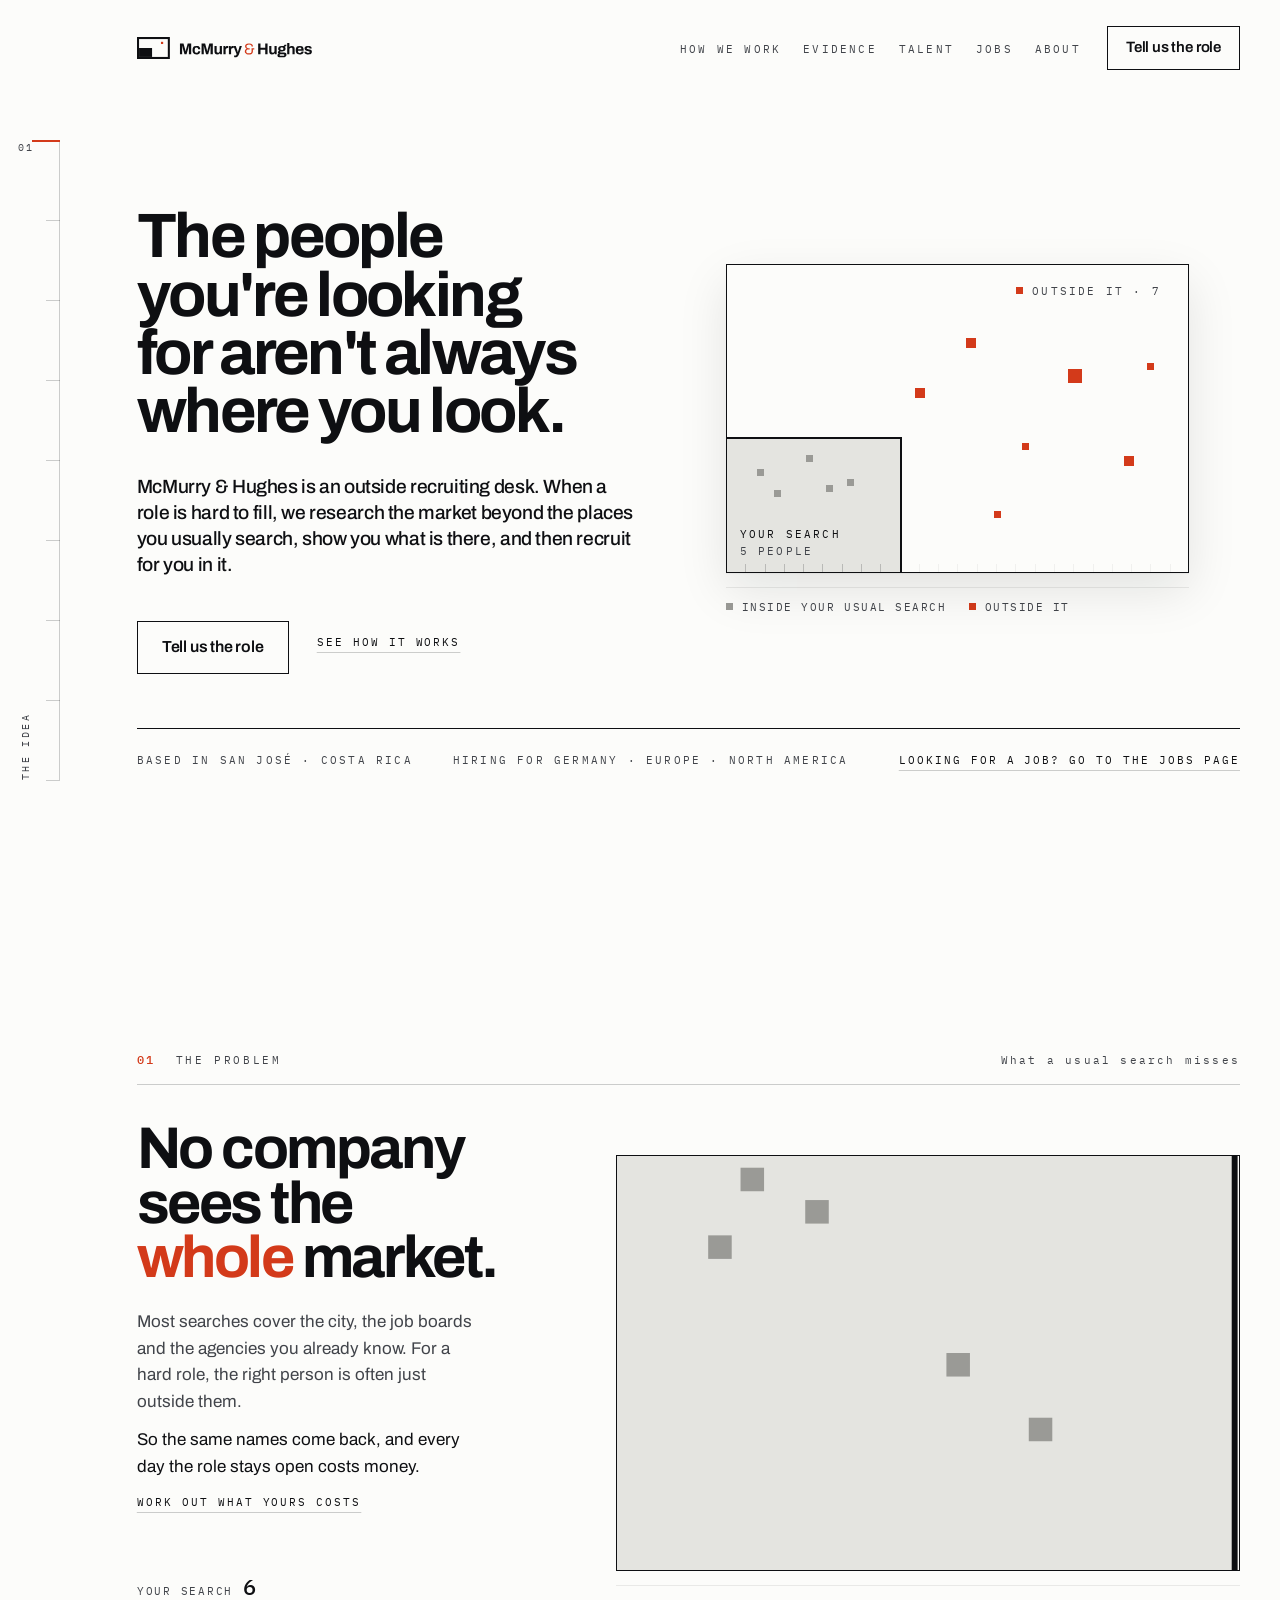
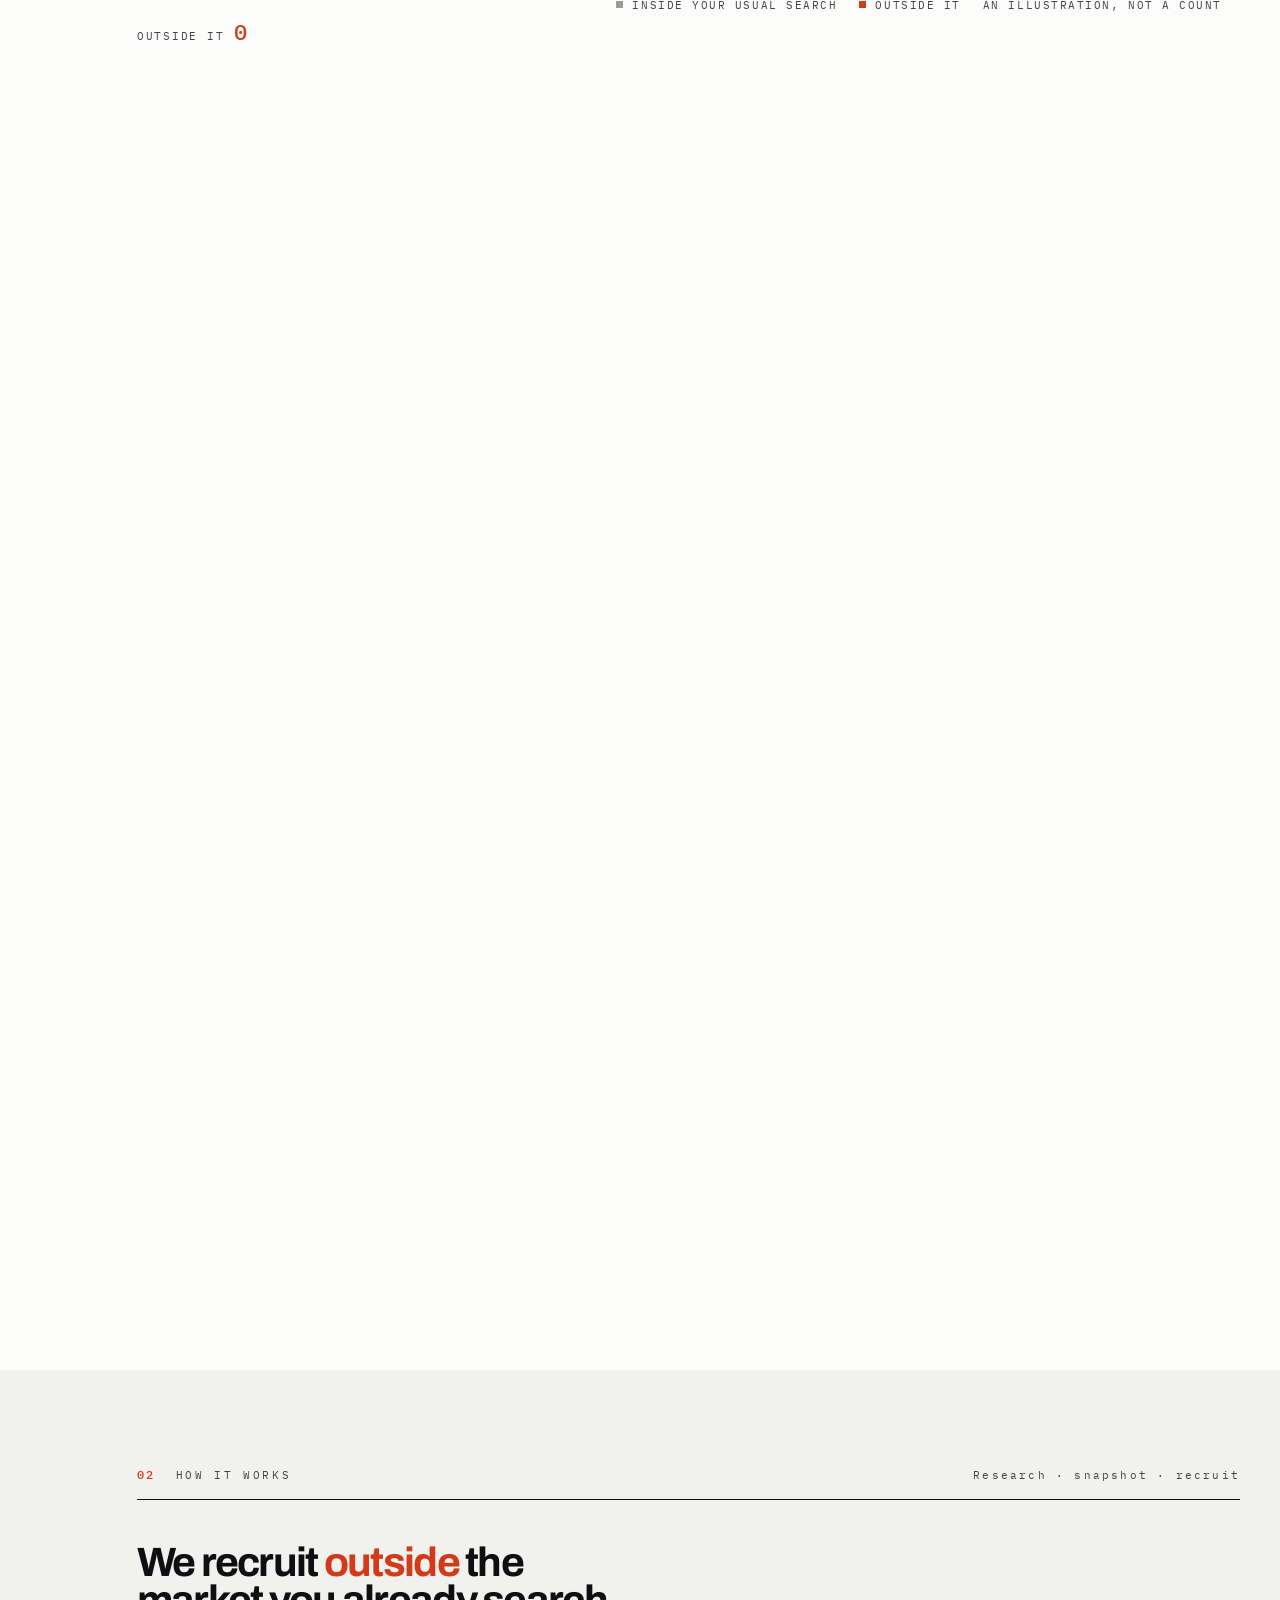
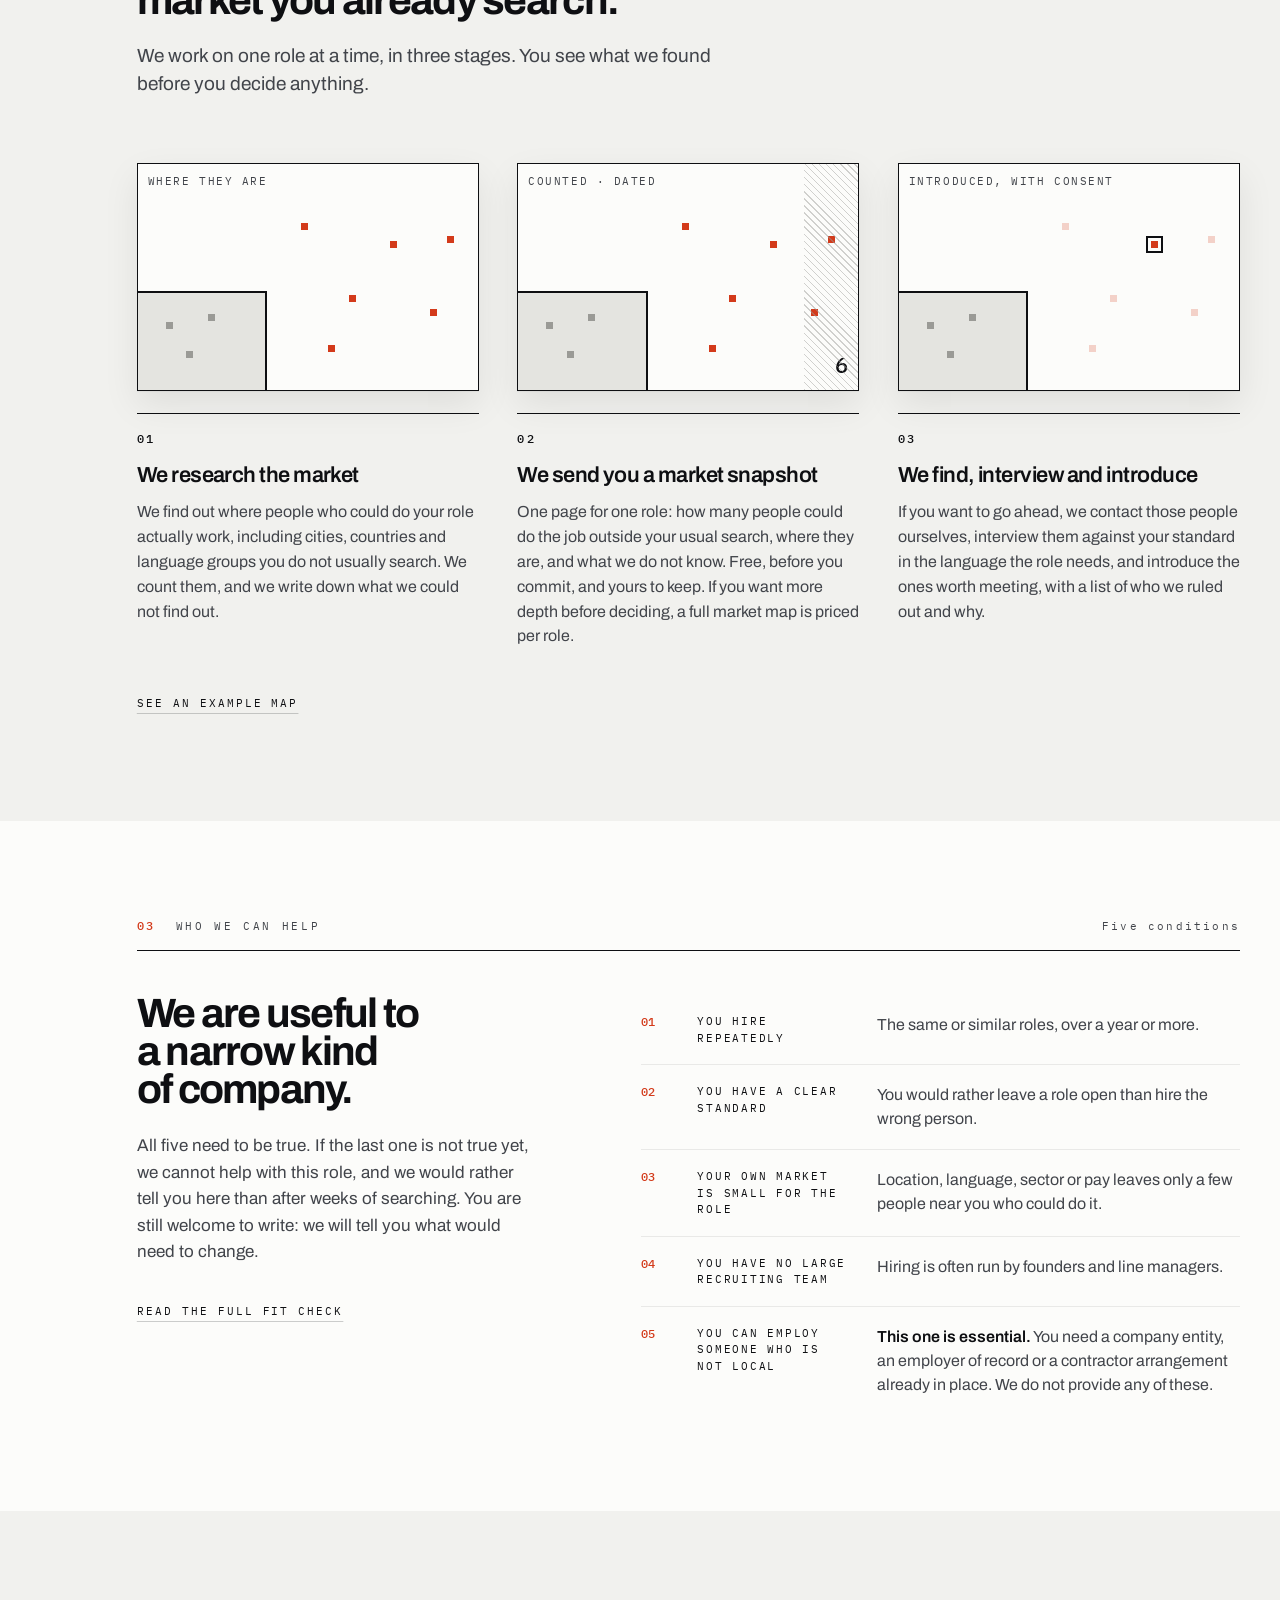
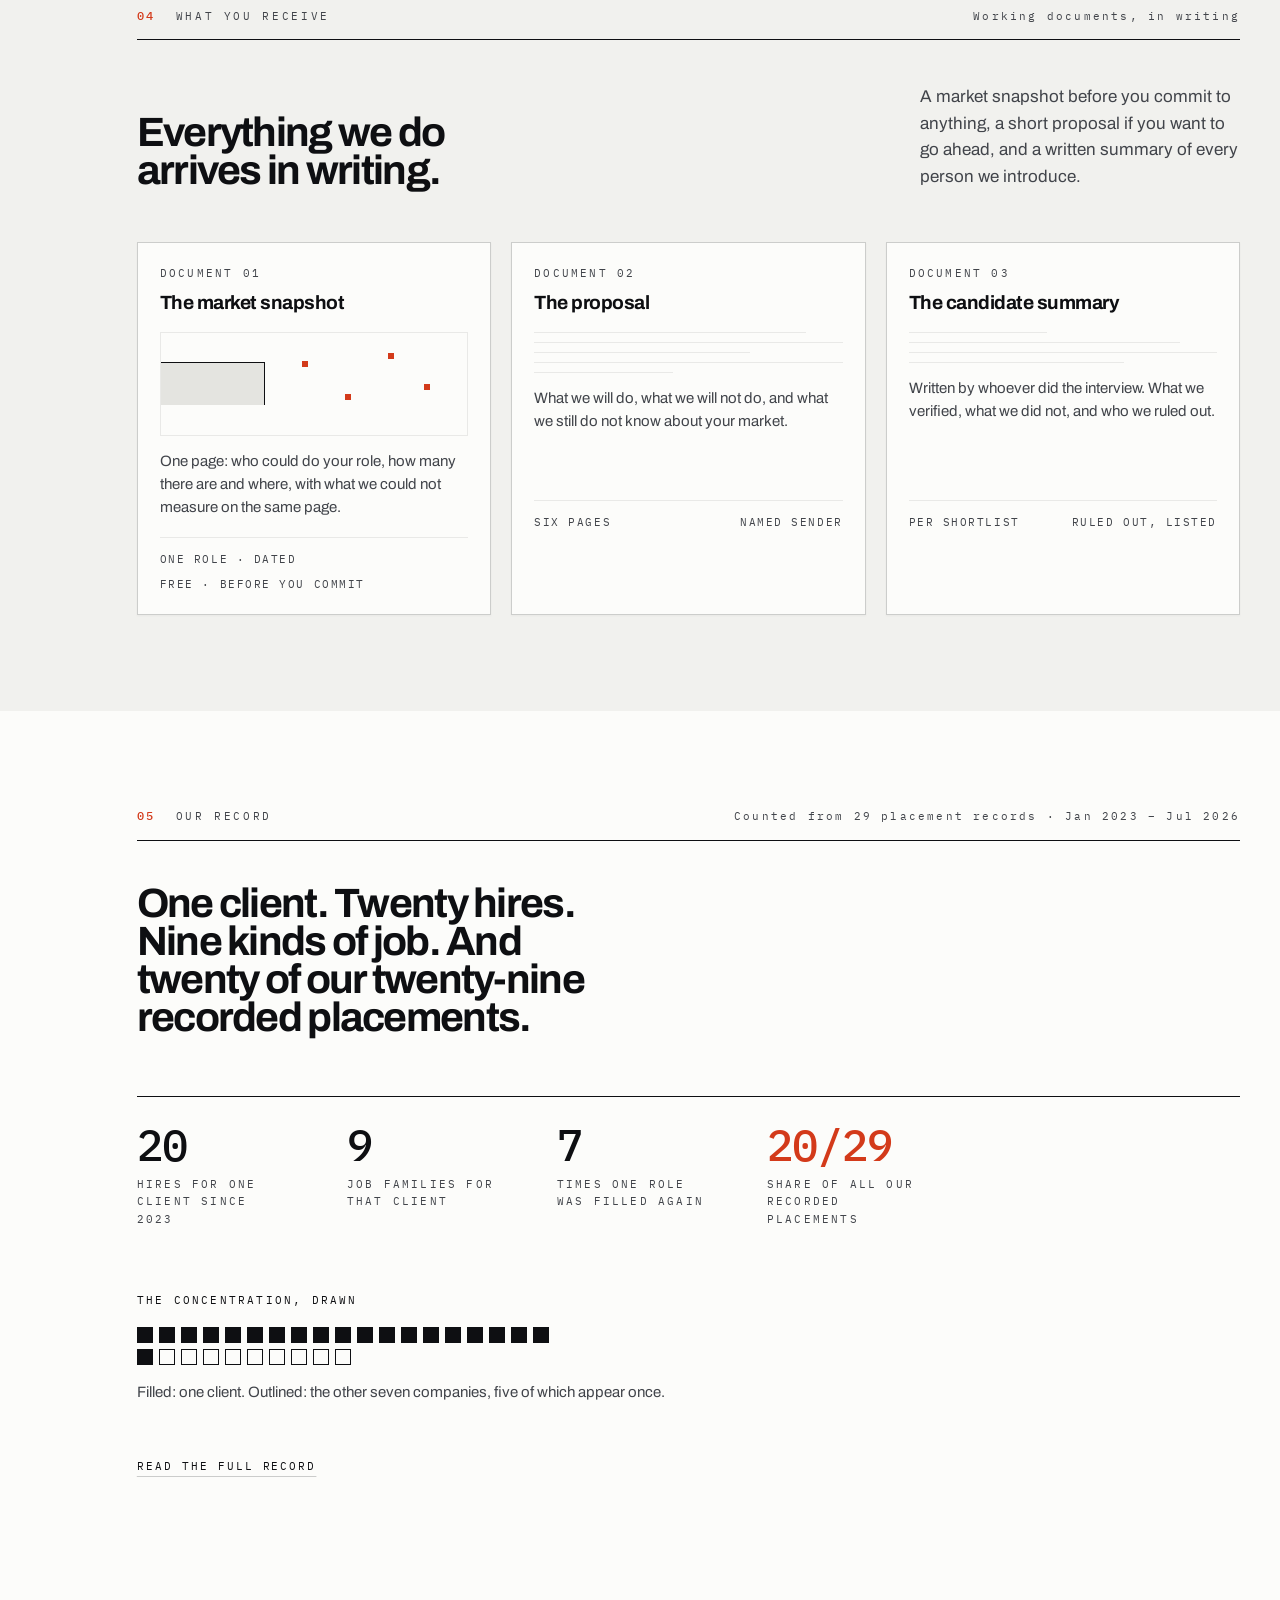
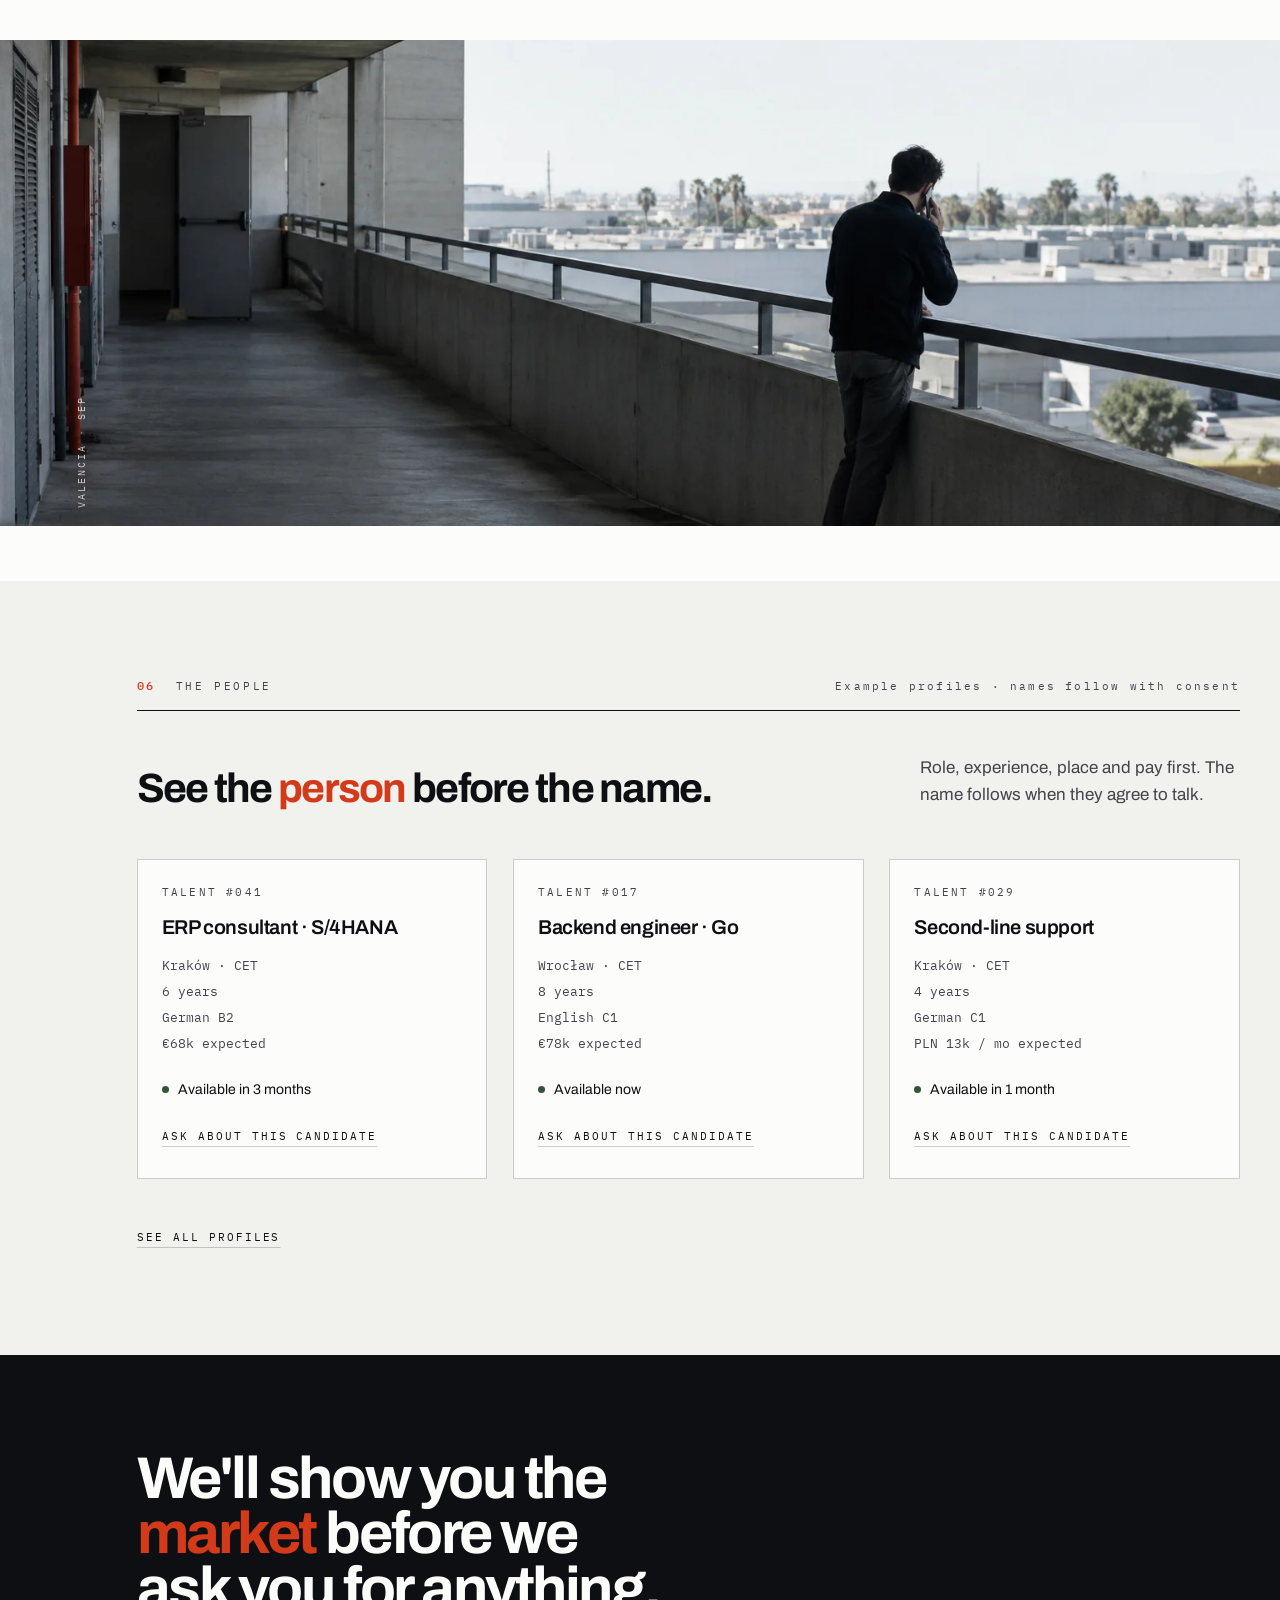
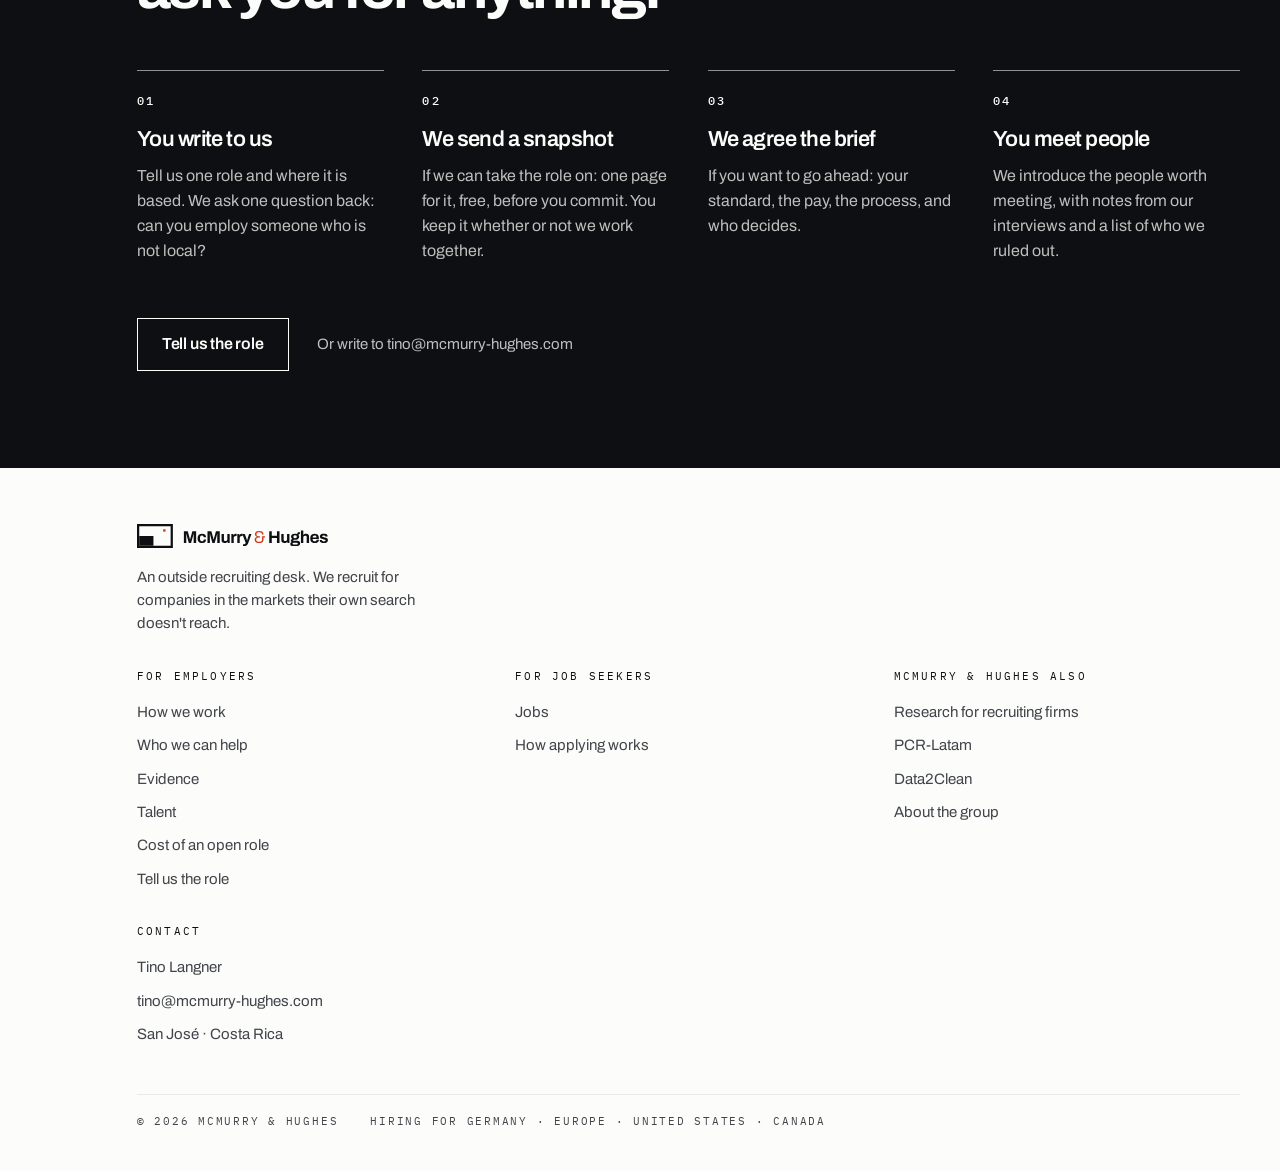
==== commit a1106e31: "Site v3: M&H architecture, snapshot offer, cost page, hi-res photos - "Tell us the role" is the one " ====
--- a/index.html
+++ b/index.html
@@ -4,7 +4,7 @@
 <meta charset="utf-8">
 <meta name="viewport" content="width=device-width, initial-scale=1">
 <title>McMurry &amp; Hughes · An outside recruiting desk</title>
-<meta name="description" content="McMurry &amp; Hughes is an outside recruiting desk. For a hard-to-fill role, we research the market beyond the places you usually search, send you a dated market map, then find, interview and introduce the people worth meeting.">
+<meta name="description" content="McMurry &amp; Hughes is an outside recruiting desk. For a hard-to-fill role, we research the market beyond the places you usually search, send you a free market snapshot before you commit, then find, interview and introduce the people worth meeting.">
 <link rel="canonical" href="https://www.mcmurry-hughes.com/">
 
 <meta property="og:type" content="website">
@@ -12,12 +12,12 @@
 <meta property="og:title" content="McMurry &amp; Hughes · An outside recruiting desk">
 <meta property="og:description" content="An outside recruiting desk. We research the market beyond your usual search and show it to you before we ask you for anything.">
 <meta property="og:url" content="https://www.mcmurry-hughes.com/">
-<meta property="og:image" content="https://www.mcmurry-hughes.com/assets/images/MH_photo_02-1024.jpg">
+<meta property="og:image" content="https://www.mcmurry-hughes.com/assets/images/MH_photo_02-1536.jpg">
 <meta property="og:locale" content="en_GB">
 <meta name="twitter:card" content="summary_large_image">
 <meta name="twitter:title" content="McMurry &amp; Hughes · An outside recruiting desk">
 <meta name="twitter:description" content="An outside recruiting desk. We research the market beyond your usual search and show it to you before we ask you for anything.">
-<meta name="twitter:image" content="https://www.mcmurry-hughes.com/assets/images/MH_photo_02-1024.jpg">
+<meta name="twitter:image" content="https://www.mcmurry-hughes.com/assets/images/MH_photo_02-1536.jpg">
 <meta name="theme-color" content="#FCFCFA">
 
 <link rel="icon" href="favicon.ico" sizes="any">
@@ -33,6 +33,7 @@
 <link rel="stylesheet" href="css/components.css">
 <link rel="stylesheet" href="css/responsive.css">
 <link rel="stylesheet" href="css/motion.css">
+<link rel="stylesheet" href="css/site.css">
 
 <script type="application/ld+json">
 {
@@ -54,12 +55,12 @@
 }
 </script>
 <script type="module" src="js/main.js"></script>
+<script type="module" src="js/idea.js"></script>
 </head>
 
 <body class="page">
 <a class="skip" href="#main">Skip to content</a>
 
-<!-- ── navigation ─────────────────────────────────────────────────────── -->
 <header class="nav">
   <div class="wrap nav__in">
     <a class="mark" href="index.html" aria-label="McMurry &amp; Hughes, home">
@@ -73,15 +74,14 @@
         <li><a class="nav__link" href="talent.html">Talent</a></li>
         <li class="nav__group" aria-hidden="true">For job seekers</li>
         <li class="nav__seek"><a class="nav__link" href="jobs.html">Jobs</a></li>
-        <li class="nav__cta"><a class="btn btn--primary btn--s" href="contact.html">Request a market map</a></li>
+        <li class="nav__group" aria-hidden="true">The company</li>
+        <li class="nav__firms"><a class="nav__link" href="about.html">About</a></li>
+        <li class="nav__cta"><a class="btn btn--primary btn--s" href="contact.html">Tell us the role</a></li>
       </ul>
     </nav>
     <button class="nav__toggle" type="button" aria-expanded="false" aria-controls="nav-panel">Menu</button>
   </div>
 </header>
-
-<!-- the page rail (search trace): a visual record of where the reader is.
-     Decorative; the headings carry the same structure for assistive tech. -->
 <div class="rail" aria-hidden="true">
   <span class="rail__n">01</span>
   <span class="rail__line"></span>
@@ -102,7 +102,7 @@
         <h1 class="say say--xl hero__say">The people you're looking for aren't always where you look.</h1>
         <p class="standfirst hero__sub">McMurry &amp; Hughes is an outside recruiting desk. When a role is hard to fill, we research the market beyond the places you usually search, show you what is there, and then recruit for you in it.</p>
         <div class="btnrow hero__act">
-          <a class="btn btn--primary" href="contact.html">Request a market map</a>
+          <a class="btn btn--primary" href="contact.html">Tell us the role</a>
           <a class="act" href="#how">See how it works</a>
         </div>
       </div>
@@ -153,31 +153,37 @@
   </div>
 </section>
 
-<!-- ══ 01 · THE PROBLEM ════════════════════════════════════════════════ -->
-<section class="section" id="problem" data-rail="The problem">
-  <div class="wrap">
-    <div class="shead" data-reveal>
-      <span class="shead__n">01</span>
-      <span class="shead__t">The problem</span>
-      <span class="shead__r">What a usual search misses</span>
-    </div>
-
-    <div class="cols cols--lead">
-      <div>
-        <h2 class="say say--l">No company sees the <span class="hl">whole</span> market.</h2>
-        <div class="stack" style="margin-top:34px">
-          <p data-reveal>Most companies hire from the part of the market they already know how to reach: their own city, their usual job boards, an agency they have used before, a salary band set a few years ago. Nobody decided that boundary. It grew over time.</p>
-          <p data-reveal>For most roles this works. For a hard role, the right person is often just outside that boundary, so the search keeps coming back with the same few names.</p>
-        </div>
-      </div>
-      <figure class="plate plate--col" data-reveal="wipe">
-        <picture>
-          <source type="image/webp" srcset="assets/images/MH_photo_02-640.webp 640w, assets/images/MH_photo_02-1024.webp 1024w, assets/images/MH_photo_02-1536.webp 1536w" sizes="(max-width:1024px) 100vw, 40vw">
-          <img src="assets/images/MH_photo_02-1024.jpg" width="1536" height="1024" loading="lazy" decoding="async"
-               alt="Kraków: the front of an office building seen from across the street, rows of windows, a few of them lit.">
-        </picture>
-        <figcaption class="plate__cap">Kraków · Feb</figcaption>
-      </figure>
+<!-- ══ 01 · THE PROBLEM — the view pulls back as you scroll ════════════ -->
+<section class="idea" id="problem" data-rail="The problem" data-idea>
+  <div class="idea__track">
+    <div class="idea__stick">
+      <div class="wrap">
+        <div class="shead" style="margin-bottom:clamp(24px,4vh,44px)">
+          <span class="shead__n">01</span><span class="shead__t">The problem</span><span class="shead__r">What a usual search misses</span>
+        </div>
+        <div class="idea__grid">
+          <div>
+            <h2 class="say say--l idea__say">No company sees the <span class="hl">whole</span> market.</h2>
+            <p class="idea__p">Most searches cover the city, the job boards and the agencies you already know. For a hard role, the right person is often just outside them.</p>
+            <p class="idea__p idea__p--2">So the same names come back, and every day the role stays open costs money.</p>
+            <a class="act idea__cost" href="cost.html">Work out what yours costs</a>
+            <div class="idea__read" aria-live="polite">
+              <span class="compare__n">Your search <b class="mono">6</b></span>
+              <span class="compare__n compare__n--v">Outside it <b class="mono" data-idea-out>0</b></span>
+            </div>
+          </div>
+          <div>
+            <div class="idea__frame" role="img" aria-label="A frame that starts on a grey block, the market a company searches, holding six grey squares, and pulls back as you scroll to show thirty-one red squares outside it: people who could do the job outside that search.">
+              <div class="idea__world" data-idea-world><span class="idea__searched"></span><span class="person person--in" style="left:18.8%;top:62.7%"></span><span class="person person--in" style="left:5.0%;top:72.6%"></span><span class="person person--in" style="left:22.5%;top:87.5%"></span><span class="person person--in" style="left:10.3%;top:69.7%"></span><span class="person person--in" style="left:18.0%;top:82.2%"></span><span class="person person--in" style="left:6.8%;top:66.9%"></span><span class="person" data-o style="left:82.1%;top:41.5%"></span><span class="person" data-o style="left:94.6%;top:61.1%"></span><span class="person" data-o style="left:45.0%;top:19.1%"></span><span class="person" data-o style="left:56.7%;top:39.0%"></span><span class="person" data-o style="left:79.2%;top:4.1%"></span><span class="person" data-o style="left:37.5%;top:20.1%"></span><span class="person" data-o style="left:52.4%;top:9.8%"></span><span class="person" data-o style="left:58.8%;top:11.1%"></span><span class="person" data-o style="left:16.9%;top:39.9%"></span><span class="person" data-o style="left:83.1%;top:88.2%"></span><span class="person" data-o style="left:37.9%;top:34.8%"></span><span class="person" data-o style="left:66.3%;top:16.4%"></span><span class="person" data-o style="left:68.6%;top:93.1%"></span><span class="person" data-o style="left:3.2%;top:5.6%"></span><span class="person" data-o style="left:56.2%;top:69.9%"></span><span class="person" data-o style="left:65.1%;top:74.6%"></span><span class="person" data-o style="left:48.7%;top:88.6%"></span><span class="person" data-o style="left:68.9%;top:40.7%"></span><span class="person" data-o style="left:66.8%;top:43.7%"></span><span class="person" data-o style="left:42.2%;top:39.6%"></span><span class="person" data-o style="left:85.9%;top:41.4%"></span><span class="person" data-o style="left:83.3%;top:29.6%"></span><span class="person" data-o style="left:24.4%;top:39.5%"></span><span class="person" data-o style="left:24.9%;top:15.8%"></span><span class="person" data-o style="left:53.7%;top:12.2%"></span><span class="person" data-o style="left:92.1%;top:66.2%"></span><span class="person" data-o style="left:69.7%;top:92.1%"></span><span class="person" data-o style="left:85.0%;top:44.1%"></span><span class="person" data-o style="left:89.5%;top:33.4%"></span><span class="person" data-o style="left:50.9%;top:54.2%"></span><span class="person" data-o style="left:70.0%;top:61.4%"></span></div>
+            </div>
+            <div class="idea__cap">
+              <span class="caption caption--g">Inside your usual search</span>
+              <span class="caption caption--v">Outside it</span>
+              <span class="caption">An illustration, not a count</span>
+            </div>
+          </div>
+        </div>
+      </div>
     </div>
   </div>
 </section>
@@ -188,7 +194,7 @@
     <div class="shead" data-reveal>
       <span class="shead__n">02</span>
       <span class="shead__t">How it works</span>
-      <span class="shead__r">Research · find · interview · introduce</span>
+      <span class="shead__r">Research · snapshot · recruit</span>
     </div>
 
     <h2 class="say say--m" style="max-width:22ch">We recruit <span class="hl">outside</span> the market you already search.</h2>
@@ -204,8 +210,8 @@
       <li class="step step--fig" data-reveal>
         <div class="mini mini--map" aria-hidden="true"><div class="mini__obj"><span class="mini__field"><i class="mini__g" style="left:22%;top:30%"></i><i class="mini__g" style="left:55%;top:22%"></i><i class="mini__g" style="left:38%;top:60%"></i></span><i class="mini__p" style="left:48%;top:26%"></i><i class="mini__p" style="left:62%;top:58%"></i><i class="mini__p" style="left:74%;top:34%"></i><i class="mini__p" style="left:86%;top:64%"></i><i class="mini__p" style="left:91%;top:32%"></i><i class="mini__p" style="left:56%;top:80%"></i><span class="mini__tag">Counted · dated</span><span class="mini__n">6</span></div></div>
         <span class="step__n">02</span>
-        <h3 class="step__h">We send you a market map</h3>
-        <p>A market map is a short, dated document about one role. It shows how many people could do the job outside your usual search, where they are, and what we do not know. We do not charge for it, and you keep it whether or not you work with us.</p>
+        <h3 class="step__h">We send you a market snapshot</h3>
+        <p>One page for one role: how many people could do the job outside your usual search, where they are, and what we do not know. Free, before you commit, and yours to keep. If you want more depth before deciding, a full market map is priced per role.</p>
       </li>
       <li class="step step--fig" data-reveal>
         <div class="mini mini--intro" aria-hidden="true"><div class="mini__obj"><span class="mini__field"><i class="mini__g" style="left:22%;top:30%"></i><i class="mini__g" style="left:55%;top:22%"></i><i class="mini__g" style="left:38%;top:60%"></i></span><i class="mini__p" style="left:48%;top:26%"></i><i class="mini__p" style="left:62%;top:58%"></i><i class="mini__p" style="left:74%;top:34%"></i><i class="mini__p" style="left:86%;top:64%"></i><i class="mini__p" style="left:91%;top:32%"></i><i class="mini__p" style="left:56%;top:80%"></i><span class="mini__tag">Introduced, with consent</span></div></div>
@@ -215,33 +221,8 @@
       </li>
     </ol>
 
-    <!-- THE DEMONSTRATION: one control, one field. The boundary widens once
-         when the section is reached (the brand's one motion), then the reader
-         moves it themselves. Nothing is added or removed: only the edge of
-         the search moves, and the people it reaches turn grey. -->
-    <div class="compare" data-compare style="margin-top:clamp(48px,6vw,88px)" data-reveal>
-      <div class="compare__head">
-        <div>
-          <span class="label label--ink">Try it · move the edge of the search</span>
-          <p class="compare__say">Every square is one person who could do the job. Grey squares are inside your usual search. Red squares are outside it.</p>
-        </div>
-        <div class="compare__ctl">
-          <label class="label" for="boundary">Width of your search</label>
-          <input class="slider" id="boundary" type="range" min="8" max="72" value="14" step="1">
-        </div>
-      </div>
-      <div class="compare__plot" aria-hidden="true">
-        <div class="compare__searched"></div>
-      </div>
-      <div class="compare__foot">
-        <span class="compare__n">Inside your search <b class="mono" data-in>0</b></span>
-        <span class="compare__n compare__n--v">Outside it <b class="mono" data-out>0</b></span>
-        <span class="compare__note small">The market stays the same. Only the edge of the search moves.</span>
-      </div>
-    </div>
-
     <div class="btnrow" style="margin-top:32px">
-      <a class="act" href="evidence.html">See a full market map</a>
+      <a class="act" href="evidence.html">See an example map</a>
     </div>
   </div>
 </section>
@@ -286,21 +267,21 @@
     </div>
     <div class="cols cols--aside docs__head">
       <h2 class="say say--m" style="max-width:20ch">Everything we do arrives in writing.</h2>
-      <p data-reveal>A market map before you commit to anything, a short proposal if you want to go ahead, and a written summary of every person we introduce.</p>
+      <p data-reveal>A market snapshot before you commit to anything, a short proposal if you want to go ahead, and a written summary of every person we introduce.</p>
     </div>
     <div class="sheets" data-reveal>
       <article class="sheet">
         <span class="label">Document 01</span>
-        <h3 class="hd--s" style="margin-top:10px">The market map</h3>
+        <h3 class="hd--s" style="margin-top:10px">The market snapshot</h3>
         <div class="sheet__body">
           <div class="sheet__mini" aria-hidden="true">
             <span class="field"></span>
             <span class="person" style="left:46%;top:28%"></span><span class="person" style="left:60%;top:60%"></span>
             <span class="person" style="left:74%;top:20%"></span><span class="person" style="left:86%;top:50%"></span>
           </div>
-          <p class="small" style="margin-top:14px">Who could do your role, how many there are and where, with what we could not measure on the same page.</p>
-        </div>
-        <div class="sheet__foot"><span class="caption">One role · dated</span><span class="caption">No charge</span></div>
+          <p class="small" style="margin-top:14px">One page: who could do your role, how many there are and where, with what we could not measure on the same page.</p>
+        </div>
+        <div class="sheet__foot"><span class="caption">One role · dated</span><span class="caption">Free · before you commit</span></div>
       </article>
       <article class="sheet">
         <span class="label">Document 02</span>
@@ -351,7 +332,7 @@
       <div><div class="fig__n hl">20/29</div><span class="label fig__l">Share of all our recorded placements</span></div>
     </div>
 
-    <div class="cols cols--2" style="margin-top:clamp(40px,5vw,72px)">
+    <div style="margin-top:clamp(40px,5vw,72px);max-width:760px">
       <div data-reveal>
         <span class="label label--ink">The concentration, drawn</span>
         <div class="tally" style="margin-top:18px" role="img"
@@ -364,16 +345,6 @@
         </div>
         <p class="small" style="margin-top:16px">Filled: one client. Outlined: the other seven companies, five of which appear once.</p>
       </div>
-      <div class="cols cols--2" style="gap:28px">
-        <div data-reveal>
-          <span class="label label--ink">What this shows</span>
-          <p class="small" style="margin-top:14px">One company kept hiring people it could not reach on its own, across nine unrelated kinds of job, through us, over more than three years.</p>
-        </div>
-        <div data-reveal>
-          <span class="label label--ink">What it does not show</span>
-          <p class="small" style="margin-top:14px">That this will repeat with other companies. The record lists placements only, so it cannot support a success rate, and we do not quote one. We do not know how many of the twenty are still in the job. One placement fell through.</p>
-        </div>
-      </div>
     </div>
 
     <div class="btnrow" style="margin-top:40px">
@@ -387,8 +358,7 @@
   <figure class="plate plate--half" data-reveal="wipe">
     <picture>
       <source type="image/webp" srcset="assets/images/MH_photo_07-640.webp 640w, assets/images/MH_photo_07-1024.webp 1024w, assets/images/MH_photo_07-1536.webp 1536w" sizes="100vw">
-      <img src="assets/images/MH_photo_07-1024.jpg" width="1536" height="1024" loading="lazy" decoding="async"
-           alt="Valencia: someone standing at the railing of a covered walkway, looking out over the city.">
+      <img src="assets/images/MH_photo_07-1536.jpg" width="1536" height="1024" loading="lazy" decoding="async" alt="Valencia: someone standing at the railing of a covered walkway, looking out over the city.">
     </picture>
     <figcaption class="plate__cap">Valencia · Sep</figcaption>
   </figure>
@@ -403,10 +373,10 @@
     <div class="shead" data-reveal>
       <span class="shead__n">06</span>
       <span class="shead__t">The people</span>
-      <span class="shead__r">For employers · names follow with consent</span>
+      <span class="shead__r">Example profiles · names follow with consent</span>
     </div>
     <div class="cols cols--aside talent__head">
-      <h2 class="say say--m">Browse people we've already <span class="hl">spoken</span> to.</h2>
+      <h2 class="say say--m">See the <span class="hl">person</span> before the name.</h2>
       <p data-reveal>Role, experience, place and pay first. The name follows when they agree to talk.</p>
     </div>
     <div class="talent" data-talent-grid></div>
@@ -422,23 +392,22 @@
     <h2 class="say say--l">We'll show you the <span class="hl">market</span> before we ask you for anything.</h2>
     <ol class="steps steps--4 steps--rev" style="margin-top:clamp(40px,6vh,72px)">
       <li class="step"><span class="step__n">01</span><h3 class="step__h">You write to us</h3><p>Tell us one role and where it is based. We ask one question back: can you employ someone who is not local?</p></li>
-      <li class="step"><span class="step__n">02</span><h3 class="step__h">We send the market map</h3><p>For that one role. You keep it whether or not we work together.</p></li>
+      <li class="step"><span class="step__n">02</span><h3 class="step__h">We send a snapshot</h3><p>If we can take the role on: one page for it, free, before you commit. You keep it whether or not we work together.</p></li>
       <li class="step"><span class="step__n">03</span><h3 class="step__h">We agree the brief</h3><p>If you want to go ahead: your standard, the pay, the process, and who decides.</p></li>
       <li class="step"><span class="step__n">04</span><h3 class="step__h">You meet people</h3><p>We introduce the people worth meeting, with notes from our interviews and a list of who we ruled out.</p></li>
     </ol>
     <div class="btnrow promise__act">
-      <a class="btn btn--primary btn--rev" href="contact.html">Request a market map</a>
-      <span class="small promise__or">Or write to <a class="link" href="mailto:tino@mcmurry-hughes.com">tino@mcmurry-hughes.com</a></span>
+      <a class="btn btn--primary btn--rev" href="contact.html">Tell us the role</a>
+      <span class="small promise__or">Or write to <span style="user-select:all">tino@mcmurry-hughes.com</span></span>
     </div>
   </div>
 </section>
 
 </main>
 
-<!-- ── footer ─────────────────────────────────────────────────────────── -->
 <footer class="foot">
   <div class="wrap">
-    <div class="foot__grid">
+    <div class="foot__grid foot__grid--5">
       <div>
         <img class="foot__mark" src="assets/icons/MH_lockup_horizontal.svg" width="192" height="24" alt="McMurry &amp; Hughes">
         <p class="small foot__line">An outside recruiting desk. We recruit for companies in the markets their own search doesn't reach.</p>
@@ -450,7 +419,8 @@
           <a href="how-we-work.html#fit">Who we can help</a>
           <a href="evidence.html">Evidence</a>
           <a href="talent.html">Talent</a>
-          <a href="contact.html">Request a market map</a>
+          <a href="cost.html">Cost of an open role</a>
+          <a href="contact.html">Tell us the role</a>
         </div>
       </div>
       <div>
@@ -461,17 +431,25 @@
         </div>
       </div>
       <div>
+        <span class="label label--ink">McMurry &amp; Hughes also</span>
+        <div class="foot__list">
+          <a href="recruiting-firms.html">Research for recruiting firms</a>
+          <a href="https://pcr-latam.com/" target="_blank" rel="noopener">PCR-Latam</a>
+          <a href="https://data2clean.com/" target="_blank" rel="noopener">Data2Clean</a>
+          <a href="about.html">About the group</a>
+        </div>
+      </div>
+      <div>
         <span class="label label--ink">Contact</span>
         <div class="foot__list">
           <span>Tino Langner</span>
-          <a href="mailto:tino@mcmurry-hughes.com">tino@mcmurry-hughes.com</a>
-          <a href="https://www.linkedin.com/company/mcmurry-&amp;-hughes/" target="_blank" rel="noopener" aria-label="McMurry &amp; Hughes on LinkedIn (opens in a new tab)">LinkedIn</a>
+          <span style="user-select:all">tino@mcmurry-hughes.com</span>
           <span>San José · Costa Rica</span>
         </div>
       </div>
     </div>
     <div class="foot__note">
-      <span>&copy; <span data-year>2026</span> McMurry &amp; Hughes</span>
+      <span>&copy; 2026 McMurry &amp; Hughes</span>
       <span>Hiring for Germany · Europe · United States · Canada</span>
     </div>
   </div>
--- a/css/site.css
+++ b/css/site.css
@@ -0,0 +1,288 @@
+/* Site additions: nav with About, the calculator, the snapshot window, the
+   five-column footer, the problem pull-back. Loaded after motion.css. */
+/* =========================================================================
+   McMURRY & HUGHES — additions.css            PROTOTYPE · NOT YET APPROVED
+   Everything the September 2026 business-model update needed that the
+   current site did not already have. Kept in one file so it can be reviewed,
+   accepted or removed without touching main.css or components.css.
+
+   Nothing here introduces a colour, a family, a radius, a shadow style or a
+   device that the brand book does not already contain. Each block is marked
+   PROPOSED BRAND-BOOK ADDITION where it extends the system.
+
+     19  navigation with a third audience        (proposed addition)
+     20  the calculator                          (proposed addition)
+     21  the snapshot document                   (proposed addition)
+     22  routes for recruiting firms             (proposed addition)
+     23  the company ledger (About)              (reuses the ledger)
+     24  the illustrative flag                   (review aid)
+     25  the prototype strip + review page       (review aid, not for launch)
+   ========================================================================= */
+
+/* ── 19 · NAVIGATION — A THIRD AUDIENCE ────────────────────────────────── */
+/* Employers, then job seekers, then recruiting firms and About, then the one
+   action, always last. Same link style, same rule between groups. */
+.nav__links{gap:22px}
+.nav__firms{padding-left:22px;border-left:1px solid var(--hair)}
+/* With a third group the bar needs about 1240px on one line, so the panel
+   takes over at 1240 instead of 1100 (the panel rules are the current
+   site's, repeated at the new width). */
+.nav__link{white-space:nowrap}
+@media (max-width:1240px){
+  .nav__toggle{display:inline-flex;align-items:center}
+  /* the mark and the Close control stay above the panel, so neither vanishes
+     while the panel is open */
+  .nav .mark,.nav__toggle{position:relative;z-index:80}
+  .nav__panel{
+    display:block;position:fixed;inset:0;z-index:70;
+    background:var(--paper);
+    padding:96px var(--gutter) 40px;
+    transform:translateY(-100%);
+    transition:transform .5s var(--ease);
+    visibility:hidden;
+  }
+  .nav[data-open="true"] .nav__panel{transform:none;visibility:visible}
+  .nav[data-open="true"]{background:var(--paper);border-bottom-color:transparent}
+  .nav__links{flex-direction:column;align-items:flex-start;gap:0}
+  .nav__links li{width:100%}
+  .nav__link{
+    display:block;font-size:13px;letter-spacing:.18em;width:100%;
+    padding:18px 0;border-bottom:1px solid var(--hairsoft);
+  }
+  .nav__link[aria-current="page"]{border-bottom-color:var(--ink)}
+  /* two audiences, two groups, each with a heading */
+  .nav__group{
+    display:block;padding:26px 0 6px;
+    font-family:var(--M);font-size:11px;letter-spacing:.2em;text-transform:uppercase;color:var(--slate);
+  }
+  .nav__group:first-child{padding-top:0}
+  .nav__cta{margin:26px 0 0}
+  .nav__cta .btn{width:100%}
+  .nav__seek,.nav__firms{padding-left:0;border-left:0}
+  .nav[data-open="true"] .nav__panel{overflow-y:auto}
+}
+
+
+@media (max-width:1100px){ .nav__firms,.nav__seek{padding-left:0;border-left:0} }
+/* the review strip steps aside while the menu panel is open */
+.nav[data-open="true"] ~ .proto{display:none}
+
+/* footer: four columns after the lockup */
+.foot__grid--5{grid-template-columns:minmax(0,1.3fr) repeat(4,minmax(0,1fr))}
+@media (max-width:1280px){ .foot__grid--5{grid-template-columns:repeat(3,minmax(0,1fr))} .foot__grid--5 > :first-child{grid-column:1 / -1} }
+@media (max-width:768px){ .foot__grid--5{grid-template-columns:1fr} }
+.foot__endorse{margin-top:14px;font-size:14px;color:var(--slate);max-width:36ch}
+
+/* ── 20 · THE CALCULATOR ───────────────────────────────────────────────── */
+/* PROPOSED BRAND-BOOK ADDITION. Built from the demonstration's own parts:
+   a hairline-ruled object with an ink border (.compare), form fields from
+   .field and .choice, figures set in Plex Mono 500 and never counted up.
+   No grey anywhere in it — the calculator is about money and time, not the
+   searched market, so grey would be a false statement. No vermilion either,
+   except the section index, as everywhere else. */
+
+.calc{border:1px solid var(--ink);background:var(--paper)}
+.calc__part{padding:clamp(20px,2.6vw,36px)}
+.calc__part + .calc__part{border-top:1px solid var(--ink)}
+.calc__head{display:flex;flex-wrap:wrap;align-items:baseline;gap:8px 20px;margin-bottom:clamp(20px,2.4vw,32px)}
+.calc__step{font-family:var(--M);font-weight:500;font-size:12px;letter-spacing:.2em;color:var(--verm)}
+.calc__title{font-weight:600;font-size:clamp(19px,1.5vw,23px);letter-spacing:-.026em;line-height:1.14}
+.calc__aside{margin-left:auto;color:var(--slate)}
+
+.calc__grid{display:grid;grid-template-columns:minmax(0,1fr) minmax(0,1fr);gap:clamp(24px,4vw,64px);align-items:start}
+.calc__fields{display:grid;grid-template-columns:repeat(2,minmax(0,1fr));gap:0 28px}
+.calc__fields .field{margin-bottom:24px}
+.calc__fields .field--wide{grid-column:1 / -1}
+.calc .choice label{font-size:15px;padding:0 16px;min-height:44px}
+.calc .choice input[type="checkbox"] + label{padding:0 16px}
+
+/* the result: figures, set, with the working shown beneath */
+.calc__out{border-top:1px solid var(--ink);padding-top:18px}
+.calc__big{font-family:var(--M);font-weight:500;font-size:clamp(28px,3vw,40px);line-height:1.05;
+  font-variant-numeric:tabular-nums lining-nums;letter-spacing:-.02em;color:var(--ink)}
+.calc__unit{font-family:var(--M);font-size:12px;letter-spacing:.14em;text-transform:uppercase;color:var(--slate);margin-top:8px;display:block}
+.calc__rows{margin-top:22px}
+.calc__rows td.q{font-size:18px}
+.calc__work{margin-top:18px;padding-top:14px;border-top:1px solid var(--hairsoft)}
+.calc__work code{display:block;font-family:var(--M);font-size:12px;line-height:1.8;color:var(--ink);white-space:normal}
+.calc__work p{font-size:14px;margin-top:10px}
+.calc__empty{color:var(--slate);font-size:15px}
+
+/* the diagnosis: one sentence, one reason, one next step */
+.calc__verdict{display:grid;grid-template-columns:minmax(0,1.2fr) minmax(0,1fr);gap:clamp(24px,4vw,64px);align-items:start}
+.calc__verdict .say{max-width:18ch}
+.calc__why{font-size:16px}
+.calc__verdict[hidden]{display:none}
+.calc__wait{font-size:15px;color:var(--slate)}
+
+@media (max-width:1023px){
+  .calc__grid,.calc__verdict{grid-template-columns:1fr}
+}
+@media (max-width:560px){
+  .calc__fields{grid-template-columns:1fr}
+  .calc__aside{margin-left:0}
+}
+
+/* ── 21 · THE SNAPSHOT DOCUMENT ────────────────────────────────────────── */
+/* PROPOSED BRAND-BOOK ADDITION. A one-page document drawn as a sheet: the
+   same paper, hairline and lift as the three documents already on the site.
+   Its window is the market window at document scale — grey is allowed here
+   because it means the client's searched market, and the people outside it
+   are vermilion. Every figure carries its base and its date. */
+
+.snap{display:grid;grid-template-columns:minmax(0,1.15fr) minmax(0,1fr);gap:clamp(32px,5vw,88px);align-items:start}
+.snapdoc{background:var(--paper);border:1px solid var(--hair);box-shadow:0 1px 2px rgba(14,15,18,.04),0 18px 46px rgba(14,15,18,.08);
+  padding:clamp(20px,2.4vw,32px)}
+.snapdoc__top{display:flex;justify-content:space-between;gap:16px;align-items:baseline;padding-bottom:12px;border-bottom:1px solid var(--ink)}
+.snapdoc__title{font-weight:600;font-size:clamp(19px,1.6vw,24px);letter-spacing:-.026em;line-height:1.15;margin-top:18px}
+.snapdoc__win{position:relative;aspect-ratio:3/1.35;border:1px solid var(--ink);overflow:hidden;margin-top:20px}
+.snapdoc__win .snapdoc__field{position:absolute;left:0;bottom:0;width:13%;height:40%;background:var(--field);border-top:2px solid var(--ink);border-right:2px solid var(--ink)}
+.snapdoc__win .person{position:absolute;width:7px;height:7px;background:var(--verm)}
+.snapdoc__win .person--in{background:var(--grey)}
+.snapdoc__win .hatch{position:absolute;right:0;top:0;bottom:0;width:14%}
+.snapdoc .ledger td{font-size:15px;padding:12px 18px 12px 0}
+.snapdoc .ledger .t{width:36%}
+.snapdoc__foot{display:flex;flex-wrap:wrap;justify-content:space-between;gap:10px 18px;margin-top:16px;padding-top:12px;border-top:1px solid var(--hairsoft)}
+
+.snap__side .say{max-width:16ch}
+.snap__who{margin-top:26px}
+.snap__map{margin-top:clamp(40px,5vw,72px);padding-top:18px;border-top:1px solid var(--ink)}
+
+@media (max-width:1023px){ .snap{grid-template-columns:1fr} }
+
+/* ── 22 · ROUTES FOR RECRUITING FIRMS ──────────────────────────────────── */
+/* PROPOSED BRAND-BOOK ADDITION. Three routes set as the step columns already
+   are (ink rule above, mono index, a heading, plain text) — not as cards.
+   Endorsed companies are named in type with the endorsement line beneath;
+   their own logos are placed from their own files when approved, and are
+   never approximated here. */
+
+.routes{display:grid;grid-template-columns:repeat(3,minmax(0,1fr));gap:clamp(24px,3vw,48px)}
+.route{padding-top:16px;border-top:1px solid var(--ink);display:flex;flex-direction:column}
+.route__n{font-family:var(--M);font-weight:500;font-size:12px;letter-spacing:.2em;color:var(--verm)}
+.route__name{font-weight:700;font-size:clamp(24px,2.2vw,32px);letter-spacing:-.035em;line-height:1;margin-top:18px}
+.route__desc{font-family:var(--M);font-size:11px;letter-spacing:.2em;text-transform:uppercase;color:var(--slate);margin-top:10px}
+.route__endorse{font-family:var(--M);font-size:11px;letter-spacing:.16em;text-transform:uppercase;color:var(--ink);margin-top:10px}
+.route p{margin-top:16px;font-size:16px}
+.route .list{margin-top:16px;font-size:15px}
+.route__buy{margin-top:18px;padding-top:12px;border-top:1px solid var(--hairsoft);font-size:15px;color:var(--slate)}
+.route__act{margin-top:auto;padding-top:20px}
+
+/* the quiet route on the home page: small, one statement, one text action */
+.firms{display:grid;grid-template-columns:minmax(0,1fr) minmax(0,1.2fr);gap:clamp(24px,4vw,72px);align-items:end}
+.firms__list{display:grid;grid-template-columns:repeat(3,minmax(0,1fr));gap:20px}
+.firms__list div{padding-top:12px;border-top:1px solid var(--hair)}
+.firms__list b{display:block;font-weight:600;color:var(--ink);font-size:16px}
+.firms__list span{display:block;font-size:14px;color:var(--slate);margin-top:4px}
+
+@media (max-width:1023px){ .routes{grid-template-columns:1fr} .firms{grid-template-columns:1fr} }
+@media (max-width:560px){ .firms__list{grid-template-columns:1fr} }
+
+/* ── 23 · THE DESK LADDER ──────────────────────────────────────────────── */
+/* One role, another role, an ongoing relationship. Three ruled columns with
+   a step index; the third is marked as agreed per employer, never priced. */
+.ladder{display:grid;grid-template-columns:repeat(3,minmax(0,1fr));gap:clamp(20px,3vw,48px)}
+.ladder > div{padding-top:16px;border-top:1px solid var(--ink)}
+.ladder__n{font-family:var(--M);font-weight:500;font-size:12px;letter-spacing:.2em;color:var(--verm)}
+.ladder h3{font-weight:600;font-size:clamp(20px,1.7vw,25px);letter-spacing:-.025em;line-height:1.15;margin-top:14px}
+.ladder p{margin-top:12px;font-size:16px}
+@media (max-width:768px){ .ladder{grid-template-columns:1fr} }
+
+/* ── 24 · THE ILLUSTRATIVE FLAG ────────────────────────────────────────── */
+/* Anything generated for the build says so, on the page, beside itself.
+   Ink hairline and Plex Mono only. */
+.illus{display:flex;flex-wrap:wrap;gap:6px 16px;align-items:baseline;
+  padding:10px 0;border-top:1px solid var(--ink);border-bottom:1px solid var(--hairsoft);margin-bottom:24px}
+.illus b{font-family:var(--M);font-weight:500;font-size:11px;letter-spacing:.2em;text-transform:uppercase;color:var(--ink)}
+.illus span{font-size:14px;color:var(--slate)}
+
+/* ── 25 · PROTOTYPE STRIP + REVIEW PAGE (review aid — remove before launch) ── */
+.proto{
+  position:fixed;left:0;right:0;bottom:0;z-index:90;
+  background:var(--ink);color:var(--paper);
+  display:flex;flex-wrap:wrap;gap:6px 22px;align-items:center;justify-content:space-between;
+  padding:8px var(--gutter);
+  font-family:var(--M);font-size:11px;letter-spacing:.16em;text-transform:uppercase;
+}
+.proto a{color:var(--paper);text-decoration:underline;text-decoration-color:var(--hair-rev);text-underline-offset:4px}
+.proto a:hover{text-decoration-color:var(--paper)}
+.proto__r{display:flex;gap:18px;flex-wrap:wrap}
+body.has-proto{padding-bottom:40px}
+body.has-proto .rail{bottom:40px}
+
+.review h2{margin-top:clamp(40px,5vw,64px)}
+.review .ledger td{font-size:15px}
+.review .ledger .t{width:26%}
+.review .list{margin-top:14px}
+
+/* the address stays whole in the five-column footer */
+@media (min-width:1281px){ .foot__list a[href^="mailto"]{white-space:nowrap} }
+
+/* =========================================================================
+   McMURRY & HUGHES — additions-d.css      PROTOTYPE D · THE LIVE SITE, CORRECTED
+   Only what D adds to v1: the scroll pull-back (from Prototype B, now the
+   problem section), a fourth footer column, and the review strip.
+   ========================================================================= */
+html,body{background:var(--paper)}
+.has-proto{padding-bottom:40px}
+.proto{padding-bottom:calc(8px + env(safe-area-inset-bottom, 0px))}
+/* ── the idea: the view widens as you scroll ───────────────────────────── */
+/* One object. At the top of the section the frame shows only the searched
+   market, close up. Scrolling pulls the view back, and the people outside it
+   come into the frame. Nothing is added: the market was always this size.
+   Scroll-scrubbed, transform only, no easing past the reader's hand. Under
+   reduced motion the view is simply wide. */
+.idea{position:relative}
+.idea__track{height:230vh}
+.idea__stick{
+  position:sticky;top:0;height:100vh;height:100svh;
+  display:flex;align-items:center;
+}
+.idea__grid{display:grid;grid-template-columns:minmax(0,.8fr) minmax(0,1.2fr);gap:clamp(32px,5vw,88px);align-items:center;width:100%}
+.idea__say{max-width:11ch}
+.idea__p{margin-top:24px;max-width:34ch}
+.idea__read{margin-top:32px;display:grid;gap:10px}
+.idea__read .compare__n b{font-size:22px}
+.idea__read .compare__n{display:flex;align-items:baseline;gap:4px}
+
+.idea__frame{position:relative;width:100%;aspect-ratio:3/2;max-width:100%;border:1px solid var(--ink);overflow:hidden;background:var(--paper)}
+.idea__world{position:absolute;inset:0;transform-origin:0% 100%;will-change:transform}
+.idea__searched{position:absolute;left:0;bottom:0;width:34%;height:46%;background:var(--field);border-top:2px solid var(--ink);border-right:2px solid var(--ink)}
+.idea__world .person{width:8px;height:8px}
+.idea__world .person--in{background:var(--grey)}
+.idea__tag{position:absolute;left:14px;top:12px;z-index:2}
+.idea__cap{display:flex;flex-wrap:wrap;gap:6px 22px;margin-top:14px;padding-top:10px;border-top:1px solid var(--hairsoft)}
+
+@media (max-width:1023px){
+  .idea__grid{grid-template-columns:1fr;gap:28px}
+  .idea__say{max-width:16ch}
+  .idea__read{margin-top:18px;grid-auto-flow:column;justify-content:start;gap:24px}
+}
+@media (prefers-reduced-motion:reduce){
+  .idea__track{height:auto}
+  .idea__stick{position:static;height:auto;padding-block:var(--band)}
+  .idea__world{transform:none !important}
+}
+
+
+/* v1 set the problem at the top of a normal section; the pull-back needs the
+   section head inside the pinned frame */
+.idea .shead{margin-bottom:28px}
+@media (max-width:1023px){ .idea .shead{margin-bottom:18px} .idea__p{margin-top:14px} }
+@media (max-height:760px) and (min-width:1024px){ .idea__say{font-size:clamp(30px,3.6vw,52px)} }
+.idea__cost{display:inline-block;margin-top:14px}
+@media (max-width:1023px){ .idea__cost{margin-top:8px} }
+.idea__p--2{margin-top:12px;color:var(--ink)}
+@media (max-width:1023px){ .idea__p--2{margin-top:8px} }
+/* one flat row on desktop: no fences between audiences */
+@media (min-width:1241px){ .nav__seek,.nav__firms{padding-left:0;border-left:0} }
+/* Step numbers: small type, so vermilion fails contrast on bone and ink.
+   Vermilion stays for the person outside the search; numbers are ink. */
+.step__n{color:var(--ink)}
+.section--ink .step__n,.steps--rev .step__n{color:var(--paper)}
+/* document card footers: each label stays on one line, the pair wraps */
+.sheet__foot{flex-wrap:wrap;gap:6px 18px}
+.sheet__foot .caption{white-space:nowrap}
+/* the rail's words meet AA contrast on paper (10 px type) */
+.rail__label,.rail__n{color:var(--slate)}
+.rail--rev .rail__label,.rail--rev .rail__n{color:rgba(252,252,250,.72)}
